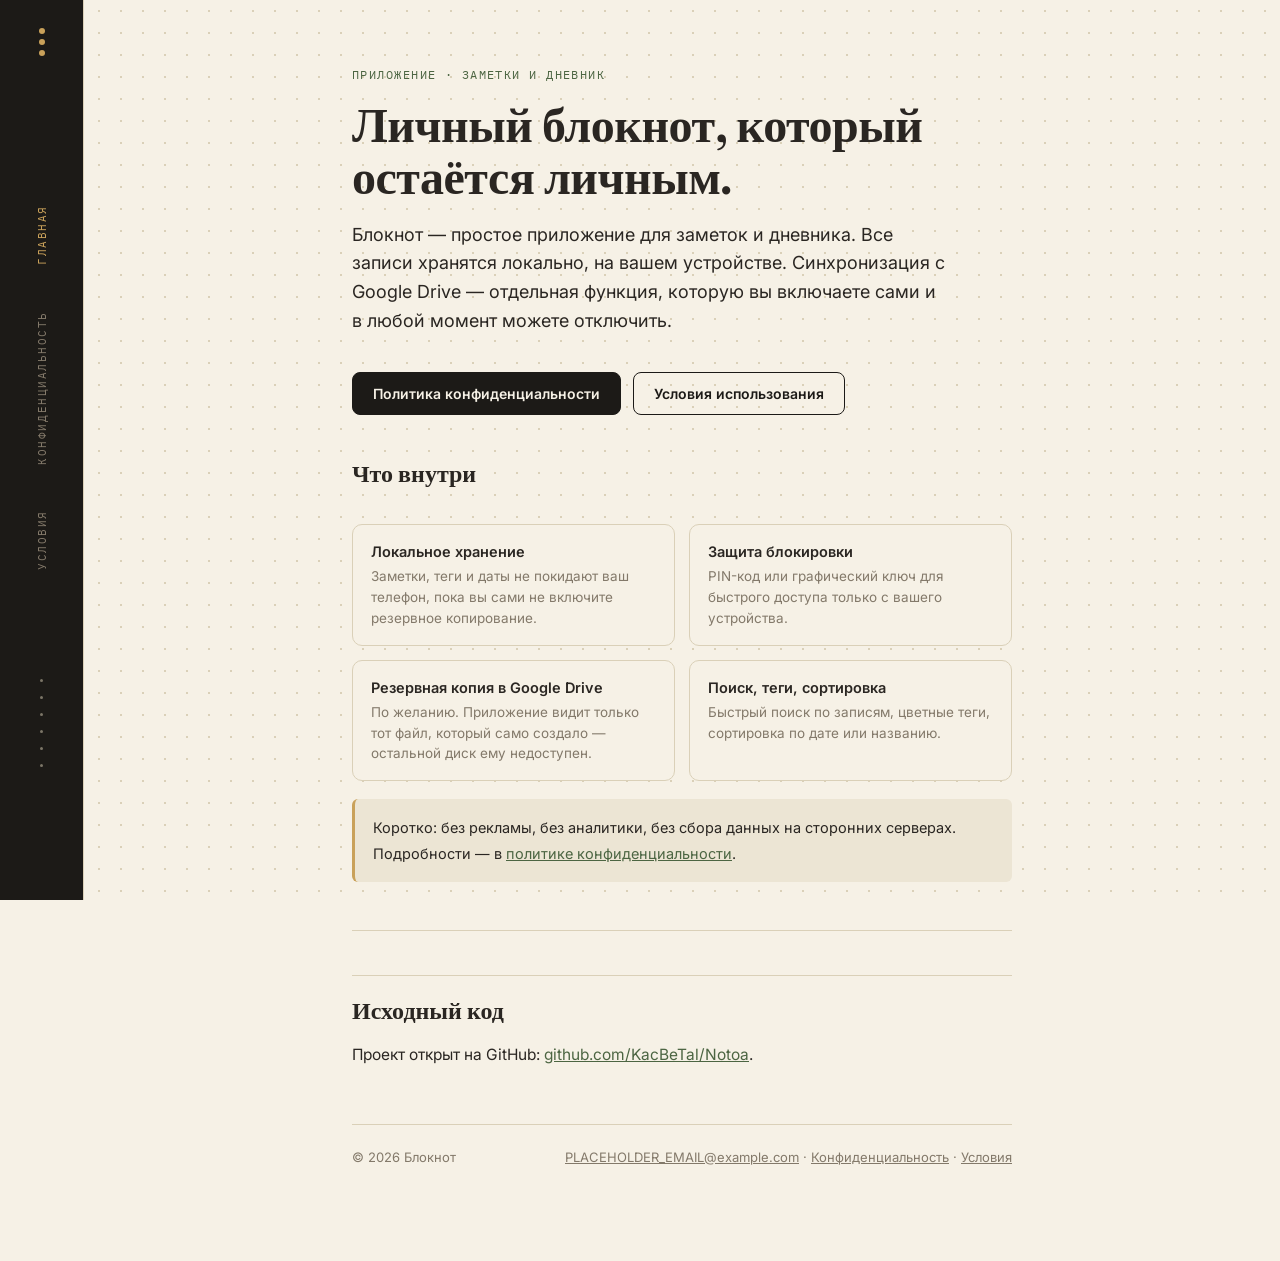
==== docs/index.html @ 43e9396f "Rename site to docs, fix .nojekyll" ====
<!DOCTYPE html>
<html lang="ru">
<head>
<meta charset="UTF-8">
<meta name="viewport" content="width=device-width, initial-scale=1">
<title>Блокнот — личный блокнот и дневник</title>
<meta name="description" content="Блокнот — приложение для заметок и дневника. Записи хранятся локально на вашем устройстве; резервное копирование в Google Drive — только по вашему желанию.">
<link rel="stylesheet" href="style.css">
</head>
<body>

<div class="top-mobile-nav">
  <div class="brand">
    <div class="brand-dots"><span></span><span></span><span></span></div>
    Блокнот
  </div>
  <nav>
    <a href="index.html" class="active">Главная</a>
    <a href="privacy.html">Конфиденциальность</a>
    <a href="terms.html">Условия</a>
  </nav>
</div>

<div class="layout">
  <aside class="spine">
    <div class="spine-mark"><span></span><span></span><span></span></div>
    <div class="spine-holes">
      <div class="spine-nav">
        <a href="index.html" class="active">Главная</a>
        <a href="privacy.html">Конфиденциальность</a>
        <a href="terms.html">Условия</a>
      </div>
      <div class="spine-dots">
        <span></span><span></span><span></span><span></span><span></span><span></span>
      </div>
    </div>
  </aside>

  <main class="content">
    <div class="page">
      <p class="eyebrow">Приложение · Заметки и дневник</p>
      <h1>Личный блокнот, который остаётся личным.</h1>
      <p class="lede">Блокнот — простое приложение для заметок и дневника. Все записи хранятся локально, на вашем устройстве. Синхронизация с Google Drive — отдельная функция, которую вы включаете сами и в любой момент можете отключить.</p>

      <div class="cta-row">
        <a class="btn primary" href="privacy.html">Политика конфиденциальности</a>
        <a class="btn ghost" href="terms.html">Условия использования</a>
      </div>

      <h2>Что внутри</h2>
      <div class="card-grid">
        <div class="feature">
          <span class="feature-mark"></span>
          <h3>Локальное хранение</h3>
          <p>Заметки, теги и даты не покидают ваш телефон, пока вы сами не включите резервное копирование.</p>
        </div>
        <div class="feature">
          <span class="feature-mark"></span>
          <h3>Защита блокировки</h3>
          <p>PIN-код или графический ключ для быстрого доступа только с вашего устройства.</p>
        </div>
        <div class="feature">
          <span class="feature-mark"></span>
          <h3>Резервная копия в Google Drive</h3>
          <p>По желанию. Приложение видит только тот файл, который само создало — остальной диск ему недоступен.</p>
        </div>
        <div class="feature">
          <span class="feature-mark"></span>
          <h3>Поиск, теги, сортировка</h3>
          <p>Быстрый поиск по записям, цветные теги, сортировка по дате или названию.</p>
        </div>
      </div>

      <div class="callout">
        <p>Коротко: без рекламы, без аналитики, без сбора данных на сторонних серверах. Подробности — в <a href="privacy.html">политике конфиденциальности</a>.</p>
      </div>

      <hr class="rule">

      <h2>Исходный код</h2>
      <p>Проект открыт на GitHub: <a href="https://github.com/KacBeTal/Notoa" target="_blank" rel="noopener">github.com/KacBeTal/Notoa</a>.</p>

      <footer class="page-footer">
        <span>© 2026 Блокнот</span>
        <span>
          <a href="mailto:kacbetal.posts@gmail.com">PLACEHOLDER_EMAIL@example.com</a>
          · <a href="privacy.html">Конфиденциальность</a>
          · <a href="terms.html">Условия</a>
        </span>
      </footer>
    </div>
  </main>
</div>

</body>
</html>
---- docs/style.css ----
@import url('https://fonts.googleapis.com/css2?family=Fraunces:opsz,wght@9..144,400;9..144,600;9..144,700&family=Inter:wght@400;500;600&family=IBM+Plex+Mono:wght@400;500&display=swap');

:root {
  --ink: #1C1A17;
  --ink-soft: #262320;
  --paper: #F6F1E6;
  --paper-soft: #ECE5D4;
  --paper-line: #DAD0B8;
  --text: #2A2622;
  --text-muted: #83796A;
  --accent: #5F7A52;
  --accent-strong: #4C6542;
  --gold: #C9A15A;
  --danger: #B5573F;

  --font-display: 'Fraunces', Georgia, 'Times New Roman', serif;
  --font-body: 'Inter', -apple-system, BlinkMacSystemFont, 'Segoe UI', sans-serif;
  --font-mono: 'IBM Plex Mono', 'SF Mono', Consolas, monospace;
}

* { box-sizing: border-box; }

html, body {
  margin: 0;
  padding: 0;
  background: var(--paper);
  color: var(--text);
  font-family: var(--font-body);
  -webkit-font-smoothing: antialiased;
}

body {
  background-image: radial-gradient(var(--paper-line) 1px, transparent 1px);
  background-size: 22px 22px;
  background-attachment: fixed;
  min-height: 100vh;
}

a { color: var(--accent-strong); }
a:hover { color: var(--gold); }

.layout {
  display: grid;
  grid-template-columns: 84px minmax(0, 1fr);
  min-height: 100vh;
}

/* ---- Spine: the signature element, a notebook binding used as nav ---- */
.spine {
  position: sticky;
  top: 0;
  height: 100vh;
  background: var(--ink);
  color: var(--paper);
  display: flex;
  flex-direction: column;
  align-items: center;
  padding: 28px 0;
  border-right: 1px solid var(--paper-line);
}

.spine-mark {
  display: flex;
  flex-direction: column;
  gap: 5px;
  margin-bottom: 34px;
}
.spine-mark span {
  width: 6px;
  height: 6px;
  border-radius: 50%;
  background: var(--gold);
  display: block;
}

.spine-holes {
  flex: 1;
  display: flex;
  flex-direction: column;
  justify-content: space-between;
  align-items: center;
  padding: 6px 0;
}
.spine-holes::before,
.spine-holes::after,
.spine-holes i {
  content: '';
  display: block;
}

.spine-nav {
  display: flex;
  flex-direction: column;
  gap: 26px;
  align-items: center;
}
.spine-nav a {
  writing-mode: vertical-rl;
  text-orientation: mixed;
  transform: rotate(180deg);
  font-family: var(--font-mono);
  font-size: 11px;
  letter-spacing: 0.14em;
  text-transform: uppercase;
  color: var(--text-muted);
  text-decoration: none;
  padding: 10px 4px;
  border-radius: 4px;
  transition: color .15s ease, background .15s ease;
}
.spine-nav a:hover { color: var(--paper); background: rgba(246,241,230,.06); }
.spine-nav a.active { color: var(--gold); }

.spine-dots {
  display: flex;
  flex-direction: column;
  gap: 14px;
}
.spine-dots span {
  width: 3px;
  height: 3px;
  border-radius: 50%;
  background: var(--paper-line);
  opacity: .5;
}

/* ---- Content ---- */
.content {
  padding: 64px 28px 96px;
  display: flex;
  justify-content: center;
}
.page {
  width: 100%;
  max-width: 660px;
}

.eyebrow {
  font-family: var(--font-mono);
  font-size: 12px;
  letter-spacing: .12em;
  text-transform: uppercase;
  color: var(--accent-strong);
  margin: 0 0 14px;
}

h1 {
  font-family: var(--font-display);
  font-weight: 600;
  font-size: clamp(34px, 5vw, 48px);
  line-height: 1.08;
  margin: 0 0 18px;
  letter-spacing: -0.01em;
}

h2 {
  font-family: var(--font-display);
  font-weight: 600;
  font-size: 24px;
  margin: 44px 0 12px;
  padding-top: 20px;
  border-top: 1px solid var(--paper-line);
}
.page > h2:first-of-type { border-top: none; padding-top: 0; }

h3 {
  font-family: var(--font-body);
  font-weight: 600;
  font-size: 15px;
  margin: 22px 0 8px;
}

.lede {
  font-size: 18px;
  line-height: 1.6;
  color: var(--text);
  max-width: 54ch;
}

p, li {
  font-size: 15.5px;
  line-height: 1.75;
  color: var(--text);
}
.text-muted, .meta { color: var(--text-muted); }

.meta {
  font-family: var(--font-mono);
  font-size: 12.5px;
  margin-top: -6px;
  margin-bottom: 40px;
}

ul.plain { padding-left: 20px; }
ul.plain li { margin-bottom: 8px; }

.card-grid {
  display: grid;
  grid-template-columns: repeat(2, 1fr);
  gap: 14px;
  margin: 36px 0 8px;
}
.feature {
  background: var(--paper);
  border: 1px solid var(--paper-line);
  border-radius: 10px;
  padding: 18px 18px 16px;
}
.feature .feature-mark {
  width: 8px; height: 8px;
  border-radius: 2px;
  background: var(--accent);
  margin-bottom: 10px;
}
.feature h3 { margin: 0 0 6px; font-size: 14.5px; }
.feature p { font-size: 13.5px; margin: 0; color: var(--text-muted); line-height: 1.55; }

.cta-row {
  display: flex;
  flex-wrap: wrap;
  gap: 12px;
  margin: 36px 0 8px;
}
.btn {
  display: inline-flex;
  align-items: center;
  gap: 8px;
  font-family: var(--font-body);
  font-weight: 600;
  font-size: 14px;
  text-decoration: none;
  padding: 12px 20px;
  border-radius: 8px;
  border: 1px solid var(--ink);
  color: var(--ink);
}
.btn.primary { background: var(--ink); color: var(--paper); }
.btn.primary:hover { background: var(--accent-strong); border-color: var(--accent-strong); color: var(--paper); }
.btn.ghost:hover { background: var(--paper-soft); color: var(--ink); }

.callout {
  background: var(--paper-soft);
  border-left: 3px solid var(--gold);
  border-radius: 6px;
  padding: 16px 18px;
  margin: 18px 0;
  font-size: 14.5px;
}
.callout p { margin: 0; font-size: 14.5px; }
.callout code { font-family: var(--font-mono); font-size: 13px; background: rgba(0,0,0,.05); padding: 1px 6px; border-radius: 4px; }

code, .mono { font-family: var(--font-mono); font-size: 13.5px; }

hr.rule {
  border: none;
  border-top: 1px solid var(--paper-line);
  margin: 48px 0 32px;
}

footer.page-footer {
  margin-top: 56px;
  padding-top: 24px;
  border-top: 1px solid var(--paper-line);
  font-size: 13px;
  color: var(--text-muted);
  display: flex;
  justify-content: space-between;
  flex-wrap: wrap;
  gap: 10px;
}
footer.page-footer a { color: var(--text-muted); }
footer.page-footer a:hover { color: var(--accent-strong); }

.top-mobile-nav { display: none; }

@media (max-width: 720px) {
  .layout { grid-template-columns: 1fr; }
  .spine { display: none; }
  .top-mobile-nav {
    display: flex;
    position: sticky;
    top: 0;
    z-index: 5;
    align-items: center;
    justify-content: space-between;
    background: var(--ink);
    color: var(--paper);
    padding: 14px 18px;
  }
  .top-mobile-nav .brand { display: flex; align-items: center; gap: 10px; font-family: var(--font-display); font-weight: 600; }
  .top-mobile-nav .brand-dots { display: flex; gap: 4px; }
  .top-mobile-nav .brand-dots span { width: 5px; height: 5px; border-radius: 50%; background: var(--gold); }
  .top-mobile-nav nav { display: flex; gap: 16px; }
  .top-mobile-nav nav a { font-family: var(--font-mono); font-size: 11px; text-transform: uppercase; letter-spacing: .08em; color: var(--text-muted); text-decoration: none; }
  .top-mobile-nav nav a.active { color: var(--gold); }
  .content { padding: 40px 20px 72px; }
  .card-grid { grid-template-columns: 1fr; }
}
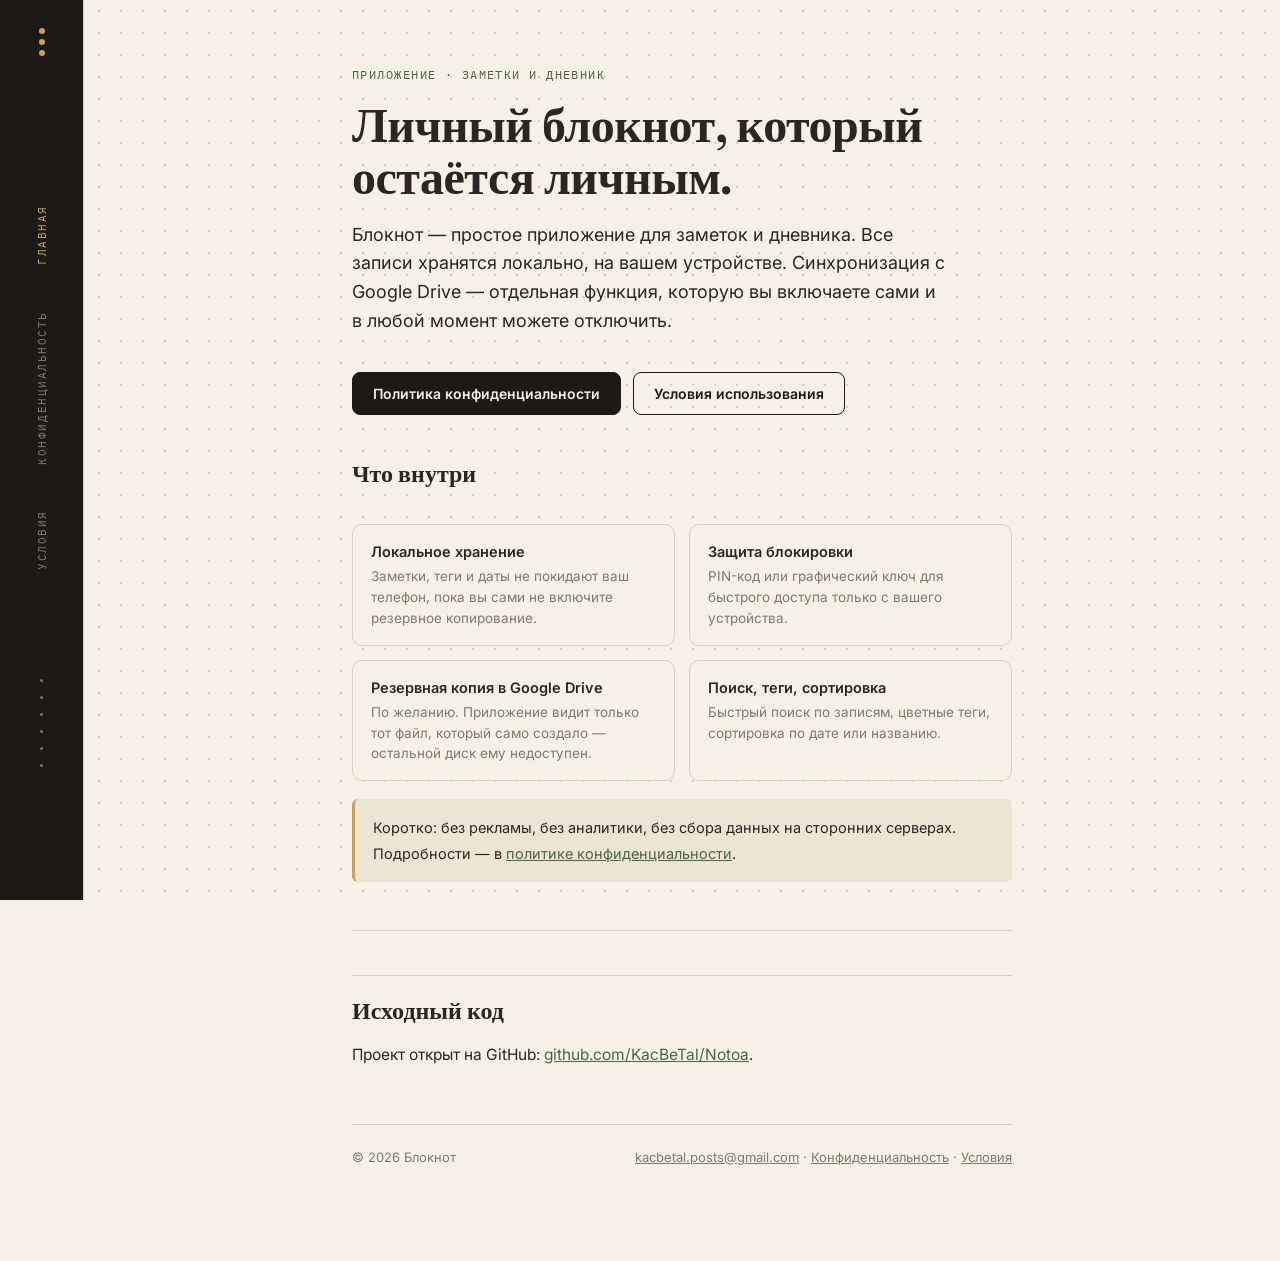
==== commit 4763611b: "Update index.html" ====
--- a/docs/index.html
+++ b/docs/index.html
@@ -83,7 +83,7 @@
       <footer class="page-footer">
         <span>© 2026 Блокнот</span>
         <span>
-          <a href="mailto:kacbetal.posts@gmail.com">PLACEHOLDER_EMAIL@example.com</a>
+          <a href="mailto:PLACEHOLDER_EMAIL@example.com">kacbetal.posts@gmail.com</a>
           · <a href="privacy.html">Конфиденциальность</a>
           · <a href="terms.html">Условия</a>
         </span>
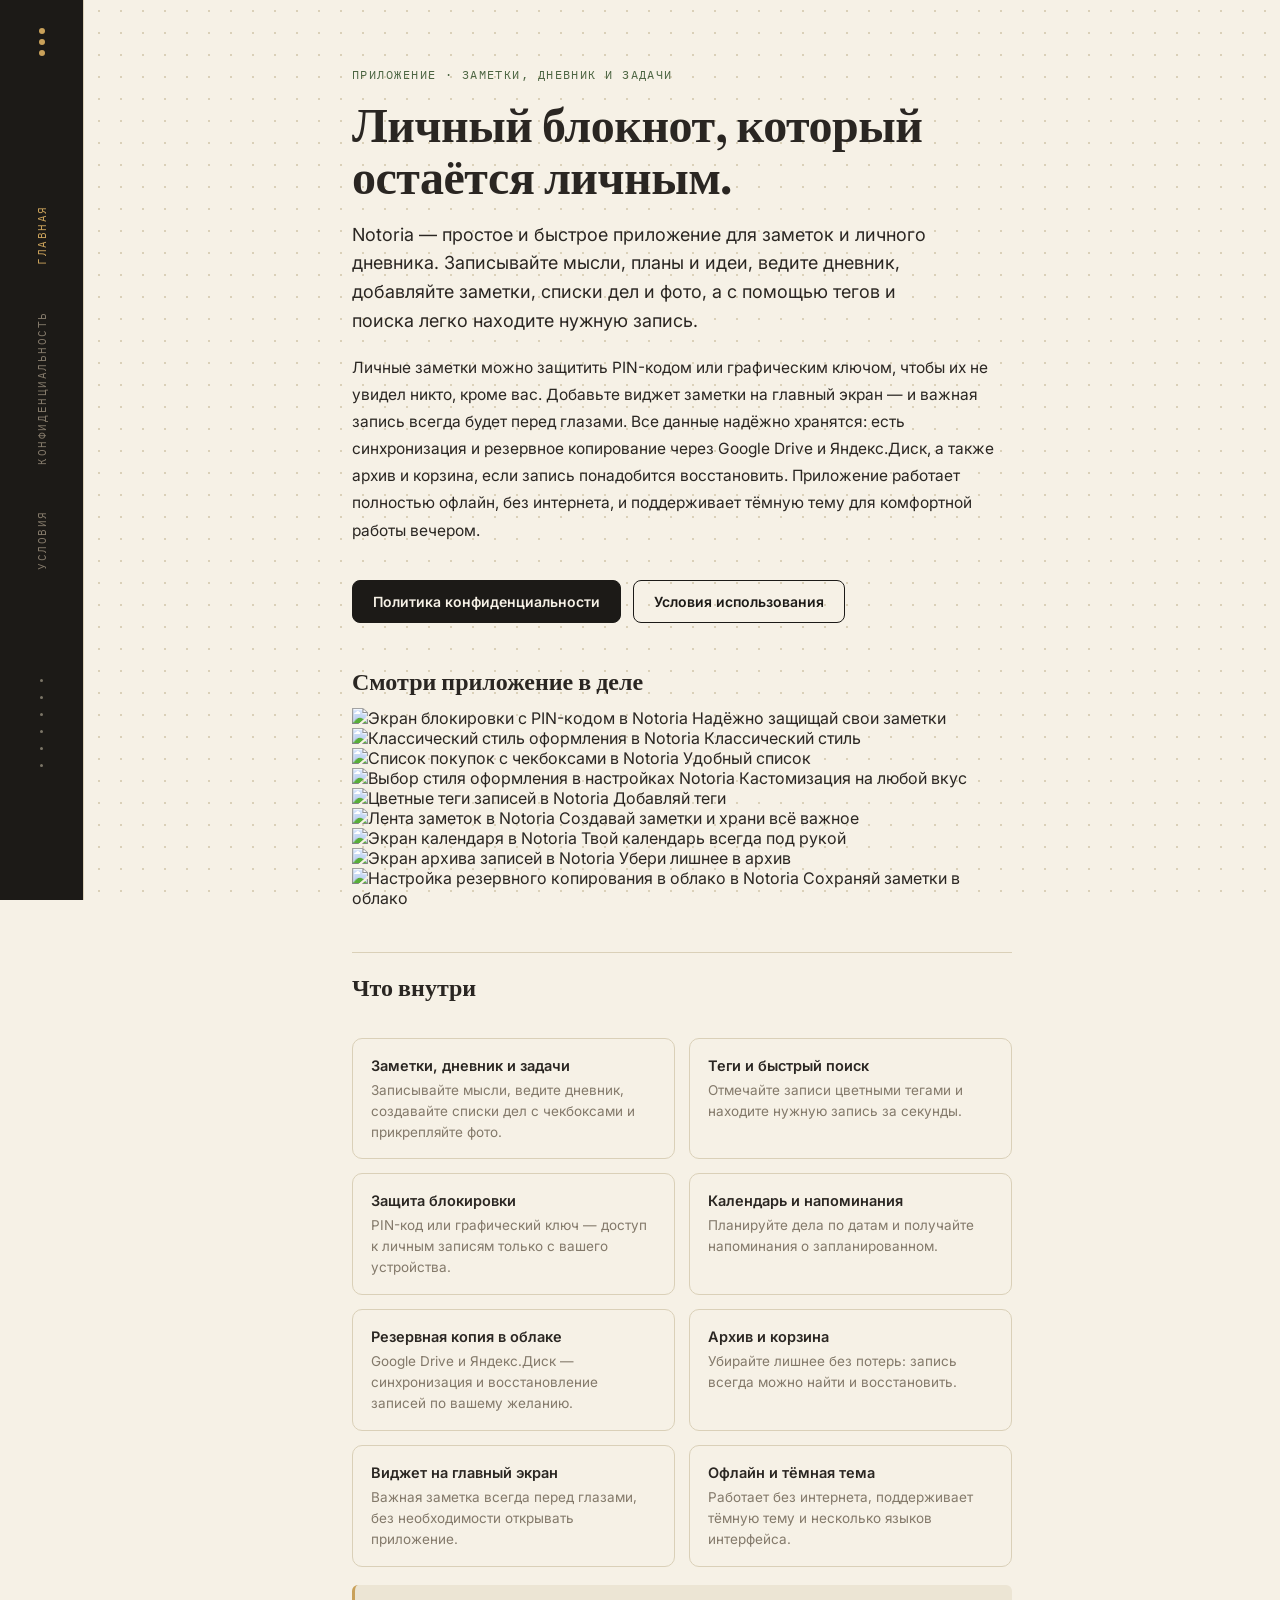
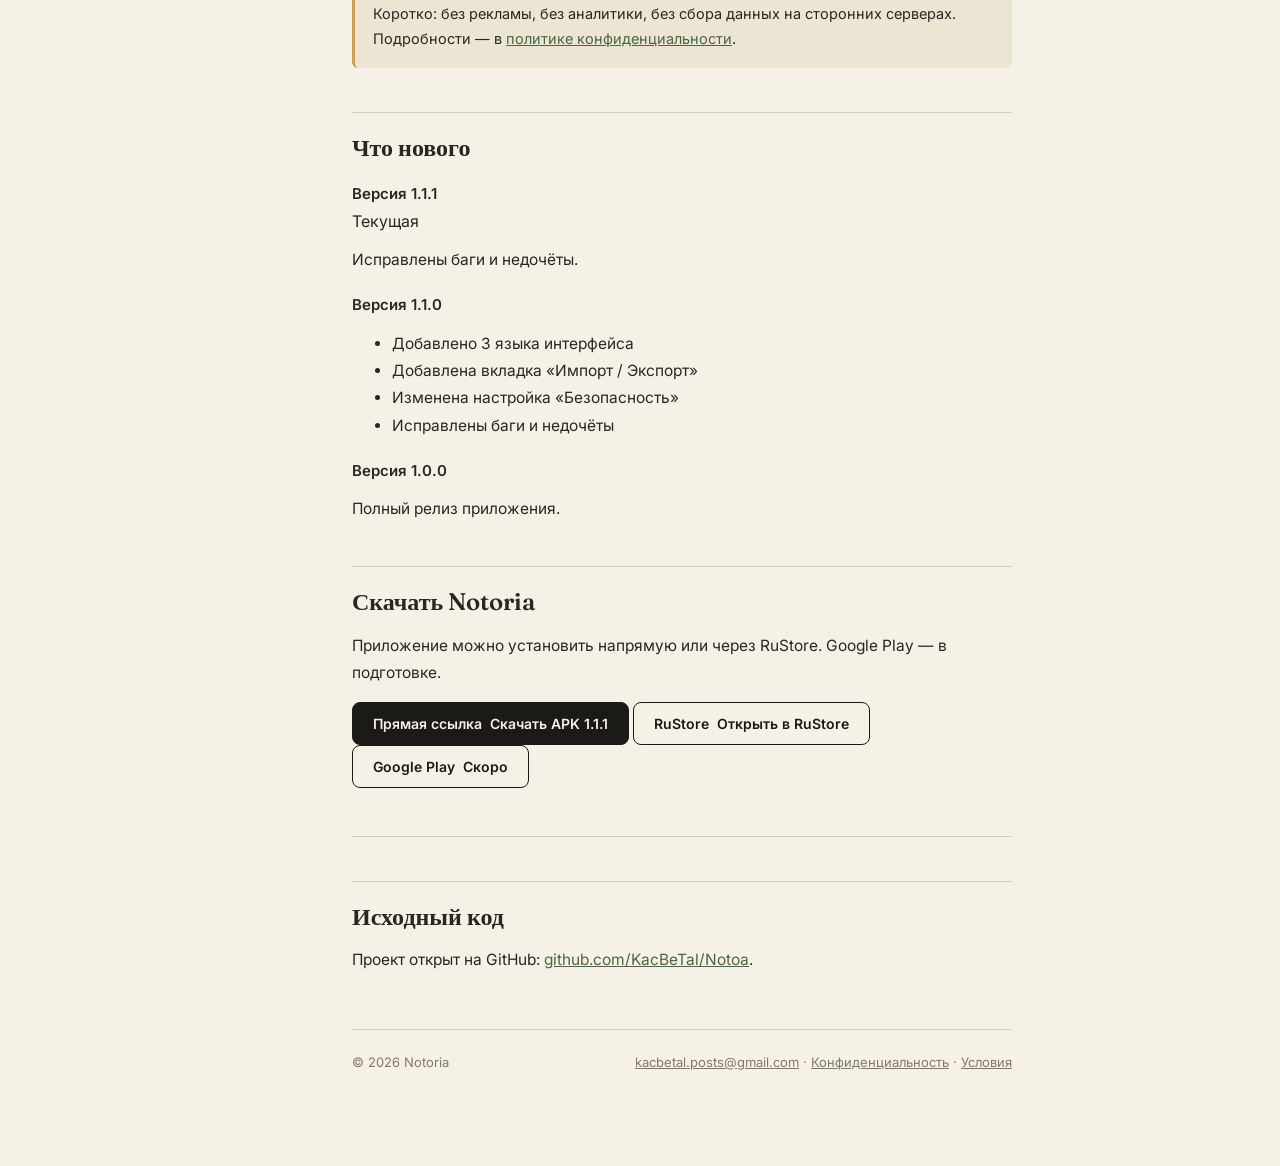
==== commit b7f5dfa4: "Update index.html" ====
--- a/docs/index.html
+++ b/docs/index.html
@@ -3,8 +3,8 @@
 <head>
 <meta charset="UTF-8">
 <meta name="viewport" content="width=device-width, initial-scale=1">
-<title>Блокнот — личный блокнот и дневник</title>
-<meta name="description" content="Блокнот — приложение для заметок и дневника. Записи хранятся локально на вашем устройстве; резервное копирование в Google Drive — только по вашему желанию.">
+<title>Notoria — личный блокнот и дневник</title>
+<meta name="description" content="Notoria — приложение для заметок, дневника и задач. Записи хранятся локально на вашем устройстве; резервное копирование в Google Drive и Яндекс.Диск — только по вашему желанию.">
 <link rel="stylesheet" href="style.css">
 </head>
 <body>
@@ -12,7 +12,7 @@
 <div class="top-mobile-nav">
   <div class="brand">
     <div class="brand-dots"><span></span><span></span><span></span></div>
-    Блокнот
+    Notoria
   </div>
   <nav>
     <a href="index.html" class="active">Главная</a>
@@ -38,36 +38,97 @@
 
   <main class="content">
     <div class="page">
-      <p class="eyebrow">Приложение · Заметки и дневник</p>
+      <p class="eyebrow">Приложение · Заметки, дневник и задачи</p>
       <h1>Личный блокнот, который остаётся личным.</h1>
-      <p class="lede">Блокнот — простое приложение для заметок и дневника. Все записи хранятся локально, на вашем устройстве. Синхронизация с Google Drive — отдельная функция, которую вы включаете сами и в любой момент можете отключить.</p>
+      <p class="lede">Notoria — простое и быстрое приложение для заметок и личного дневника. Записывайте мысли, планы и идеи, ведите дневник, добавляйте заметки, списки дел и фото, а с помощью тегов и поиска легко находите нужную запись.</p>
+      <p>Личные заметки можно защитить PIN-кодом или графическим ключом, чтобы их не увидел никто, кроме вас. Добавьте виджет заметки на главный экран — и важная запись всегда будет перед глазами. Все данные надёжно хранятся: есть синхронизация и резервное копирование через Google Drive и Яндекс.Диск, а также архив и корзина, если запись понадобится восстановить. Приложение работает полностью офлайн, без интернета, и поддерживает тёмную тему для комфортной работы вечером.</p>
 
       <div class="cta-row">
         <a class="btn primary" href="privacy.html">Политика конфиденциальности</a>
         <a class="btn ghost" href="terms.html">Условия использования</a>
       </div>
 
+      <h2>Смотри приложение в деле</h2>
+      <div class="shots-scroller">
+        <div class="shot-card">
+          <img src="screenshots/1.webp" loading="lazy" alt="Экран блокировки с PIN-кодом в Notoria" width="480" height="853">
+          <span class="shot-caption">Надёжно защищай свои заметки</span>
+        </div>
+        <div class="shot-card">
+          <img src="screenshots/9.webp" loading="lazy" alt="Классический стиль оформления в Notoria" width="480" height="853">
+          <span class="shot-caption">Классический стиль</span>
+        </div>
+        <div class="shot-card">
+          <img src="screenshots/2.webp" loading="lazy" alt="Список покупок с чекбоксами в Notoria" width="480" height="853">
+          <span class="shot-caption">Удобный список</span>
+        </div>
+        <div class="shot-card">
+          <img src="screenshots/7.webp" loading="lazy" alt="Выбор стиля оформления в настройках Notoria" width="480" height="853">
+          <span class="shot-caption">Кастомизация на любой вкус</span>
+        </div>
+        <div class="shot-card">
+          <img src="screenshots/4.webp" loading="lazy" alt="Цветные теги записей в Notoria" width="480" height="853">
+          <span class="shot-caption">Добавляй теги</span>
+        </div>
+        <div class="shot-card">
+          <img src="screenshots/3.webp" loading="lazy" alt="Лента заметок в Notoria" width="480" height="853">
+          <span class="shot-caption">Создавай заметки и храни всё важное</span>
+        </div>
+        <div class="shot-card">
+          <img src="screenshots/5.webp" loading="lazy" alt="Экран календаря в Notoria" width="480" height="853">
+          <span class="shot-caption">Твой календарь всегда под рукой</span>
+        </div>
+        <div class="shot-card">
+          <img src="screenshots/8.webp" loading="lazy" alt="Экран архива записей в Notoria" width="480" height="853">
+          <span class="shot-caption">Убери лишнее в архив</span>
+        </div>
+        <div class="shot-card">
+          <img src="screenshots/6.webp" loading="lazy" alt="Настройка резервного копирования в облако в Notoria" width="480" height="853">
+          <span class="shot-caption">Сохраняй заметки в облако</span>
+        </div>
+      </div>
+
       <h2>Что внутри</h2>
       <div class="card-grid">
         <div class="feature">
           <span class="feature-mark"></span>
-          <h3>Локальное хранение</h3>
-          <p>Заметки, теги и даты не покидают ваш телефон, пока вы сами не включите резервное копирование.</p>
+          <h3>Заметки, дневник и задачи</h3>
+          <p>Записывайте мысли, ведите дневник, создавайте списки дел с чекбоксами и прикрепляйте фото.</p>
+        </div>
+        <div class="feature">
+          <span class="feature-mark"></span>
+          <h3>Теги и быстрый поиск</h3>
+          <p>Отмечайте записи цветными тегами и находите нужную запись за секунды.</p>
         </div>
         <div class="feature">
           <span class="feature-mark"></span>
           <h3>Защита блокировки</h3>
-          <p>PIN-код или графический ключ для быстрого доступа только с вашего устройства.</p>
-        </div>
-        <div class="feature">
-          <span class="feature-mark"></span>
-          <h3>Резервная копия в Google Drive</h3>
-          <p>По желанию. Приложение видит только тот файл, который само создало — остальной диск ему недоступен.</p>
-        </div>
-        <div class="feature">
-          <span class="feature-mark"></span>
-          <h3>Поиск, теги, сортировка</h3>
-          <p>Быстрый поиск по записям, цветные теги, сортировка по дате или названию.</p>
+          <p>PIN-код или графический ключ — доступ к личным записям только с вашего устройства.</p>
+        </div>
+        <div class="feature">
+          <span class="feature-mark"></span>
+          <h3>Календарь и напоминания</h3>
+          <p>Планируйте дела по датам и получайте напоминания о запланированном.</p>
+        </div>
+        <div class="feature">
+          <span class="feature-mark"></span>
+          <h3>Резервная копия в облаке</h3>
+          <p>Google Drive и Яндекс.Диск — синхронизация и восстановление записей по вашему желанию.</p>
+        </div>
+        <div class="feature">
+          <span class="feature-mark"></span>
+          <h3>Архив и корзина</h3>
+          <p>Убирайте лишнее без потерь: запись всегда можно найти и восстановить.</p>
+        </div>
+        <div class="feature">
+          <span class="feature-mark"></span>
+          <h3>Виджет на главный экран</h3>
+          <p>Важная заметка всегда перед глазами, без необходимости открывать приложение.</p>
+        </div>
+        <div class="feature">
+          <span class="feature-mark"></span>
+          <h3>Офлайн и тёмная тема</h3>
+          <p>Работает без интернета, поддерживает тёмную тему и несколько языков интерфейса.</p>
         </div>
       </div>
 
@@ -75,15 +136,60 @@
         <p>Коротко: без рекламы, без аналитики, без сбора данных на сторонних серверах. Подробности — в <a href="privacy.html">политике конфиденциальности</a>.</p>
       </div>
 
+      <h2>Что нового</h2>
+      <div class="version-grid">
+        <div class="version-card">
+          <div class="version-head">
+            <h3>Версия 1.1.1</h3>
+            <span class="version-badge">Текущая</span>
+          </div>
+          <p class="single">Исправлены баги и недочёты.</p>
+        </div>
+        <div class="version-card">
+          <div class="version-head">
+            <h3>Версия 1.1.0</h3>
+          </div>
+          <ul>
+            <li>Добавлено 3 языка интерфейса</li>
+            <li>Добавлена вкладка «Импорт / Экспорт»</li>
+            <li>Изменена настройка «Безопасность»</li>
+            <li>Исправлены баги и недочёты</li>
+          </ul>
+        </div>
+        <div class="version-card">
+          <div class="version-head">
+            <h3>Версия 1.0.0</h3>
+          </div>
+          <p class="single">Полный релиз приложения.</p>
+        </div>
+      </div>
+
+      <h2>Скачать Notoria</h2>
+      <p>Приложение можно установить напрямую или через RuStore. Google Play — в подготовке.</p>
+      <div class="store-row">
+        <a class="btn primary store" href="https://github.com/KacBeTal/Notoa/releases/download/1.1.1/1.1.1.apk">
+          <span class="btn-sub">Прямая ссылка</span>
+          <span class="btn-main">Скачать APK 1.1.1</span>
+        </a>
+        <a class="btn store" href="https://www.rustore.ru/catalog/app/app.blocknot.offline" target="_blank" rel="noopener">
+          <span class="btn-sub">RuStore</span>
+          <span class="btn-main">Открыть в RuStore</span>
+        </a>
+        <span class="btn store disabled">
+          <span class="btn-sub">Google Play</span>
+          <span class="btn-main">Скоро</span>
+        </span>
+      </div>
+
       <hr class="rule">
 
       <h2>Исходный код</h2>
       <p>Проект открыт на GitHub: <a href="https://github.com/KacBeTal/Notoa" target="_blank" rel="noopener">github.com/KacBeTal/Notoa</a>.</p>
 
       <footer class="page-footer">
-        <span>© 2026 Блокнот</span>
+        <span>© 2026 Notoria</span>
         <span>
-          <a href="mailto:PLACEHOLDER_EMAIL@example.com">kacbetal.posts@gmail.com</a>
+          <a href="mailto:kacbetal.posts@gmail.com">kacbetal.posts@gmail.com</a>
           · <a href="privacy.html">Конфиденциальность</a>
           · <a href="terms.html">Условия</a>
         </span>
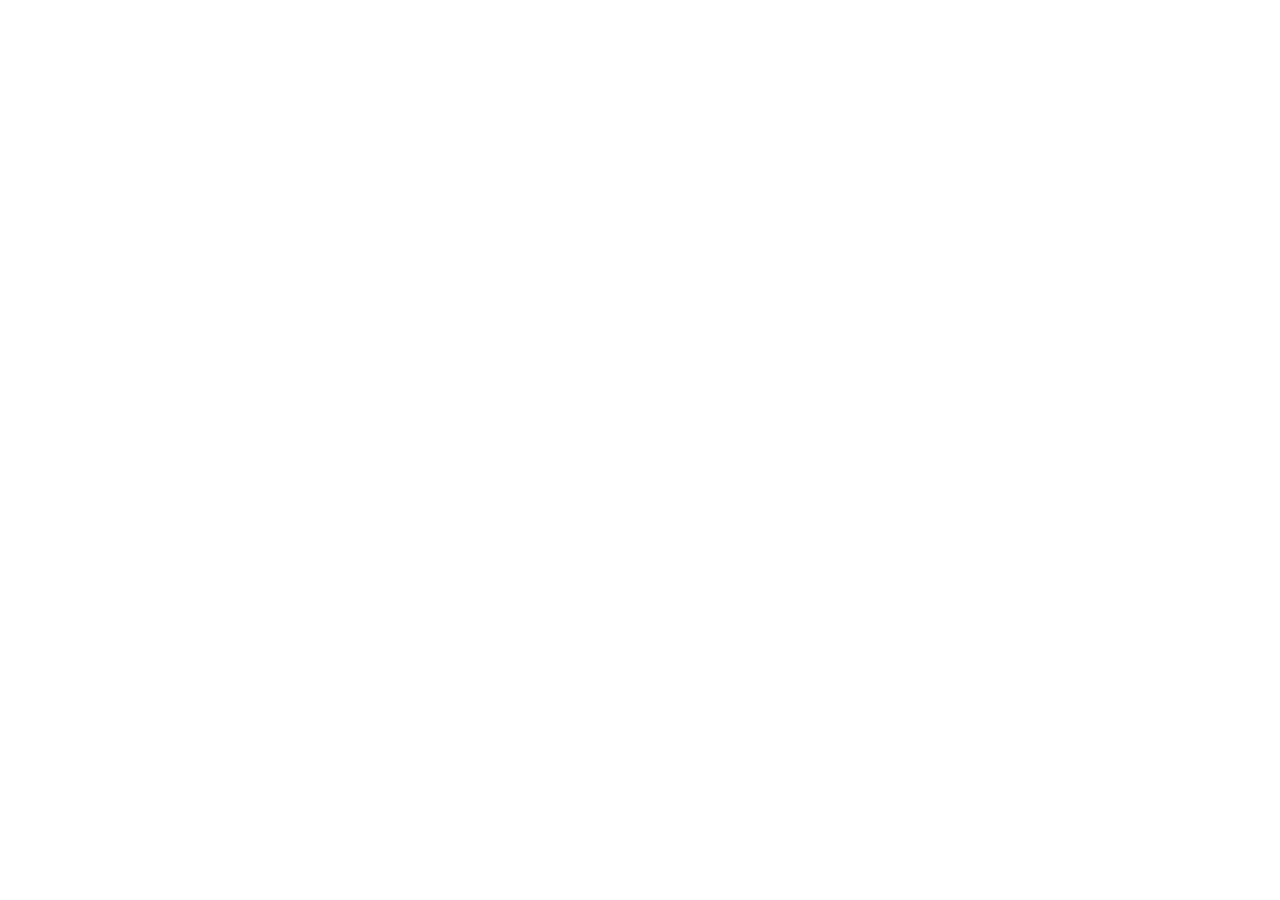
==== commit c67767c8: "Update index.html" ====
--- a/docs/index.html
+++ b/docs/index.html
@@ -1,202 +1,14 @@
-<!DOCTYPE html>
+<!doctype html>
 <html lang="ru">
-<head>
-<meta charset="UTF-8">
-<meta name="viewport" content="width=device-width, initial-scale=1">
-<title>Notoria — личный блокнот и дневник</title>
-<meta name="description" content="Notoria — приложение для заметок, дневника и задач. Записи хранятся локально на вашем устройстве; резервное копирование в Google Drive и Яндекс.Диск — только по вашему желанию.">
-<link rel="stylesheet" href="style.css">
-</head>
-<body>
-
-<div class="top-mobile-nav">
-  <div class="brand">
-    <div class="brand-dots"><span></span><span></span><span></span></div>
-    Notoria
-  </div>
-  <nav>
-    <a href="index.html" class="active">Главная</a>
-    <a href="privacy.html">Конфиденциальность</a>
-    <a href="terms.html">Условия</a>
-  </nav>
-</div>
-
-<div class="layout">
-  <aside class="spine">
-    <div class="spine-mark"><span></span><span></span><span></span></div>
-    <div class="spine-holes">
-      <div class="spine-nav">
-        <a href="index.html" class="active">Главная</a>
-        <a href="privacy.html">Конфиденциальность</a>
-        <a href="terms.html">Условия</a>
-      </div>
-      <div class="spine-dots">
-        <span></span><span></span><span></span><span></span><span></span><span></span>
-      </div>
-    </div>
-  </aside>
-
-  <main class="content">
-    <div class="page">
-      <p class="eyebrow">Приложение · Заметки, дневник и задачи</p>
-      <h1>Личный блокнот, который остаётся личным.</h1>
-      <p class="lede">Notoria — простое и быстрое приложение для заметок и личного дневника. Записывайте мысли, планы и идеи, ведите дневник, добавляйте заметки, списки дел и фото, а с помощью тегов и поиска легко находите нужную запись.</p>
-      <p>Личные заметки можно защитить PIN-кодом или графическим ключом, чтобы их не увидел никто, кроме вас. Добавьте виджет заметки на главный экран — и важная запись всегда будет перед глазами. Все данные надёжно хранятся: есть синхронизация и резервное копирование через Google Drive и Яндекс.Диск, а также архив и корзина, если запись понадобится восстановить. Приложение работает полностью офлайн, без интернета, и поддерживает тёмную тему для комфортной работы вечером.</p>
-
-      <div class="cta-row">
-        <a class="btn primary" href="privacy.html">Политика конфиденциальности</a>
-        <a class="btn ghost" href="terms.html">Условия использования</a>
-      </div>
-
-      <h2>Смотри приложение в деле</h2>
-      <div class="shots-scroller">
-        <div class="shot-card">
-          <img src="screenshots/1.webp" loading="lazy" alt="Экран блокировки с PIN-кодом в Notoria" width="480" height="853">
-          <span class="shot-caption">Надёжно защищай свои заметки</span>
-        </div>
-        <div class="shot-card">
-          <img src="screenshots/9.webp" loading="lazy" alt="Классический стиль оформления в Notoria" width="480" height="853">
-          <span class="shot-caption">Классический стиль</span>
-        </div>
-        <div class="shot-card">
-          <img src="screenshots/2.webp" loading="lazy" alt="Список покупок с чекбоксами в Notoria" width="480" height="853">
-          <span class="shot-caption">Удобный список</span>
-        </div>
-        <div class="shot-card">
-          <img src="screenshots/7.webp" loading="lazy" alt="Выбор стиля оформления в настройках Notoria" width="480" height="853">
-          <span class="shot-caption">Кастомизация на любой вкус</span>
-        </div>
-        <div class="shot-card">
-          <img src="screenshots/4.webp" loading="lazy" alt="Цветные теги записей в Notoria" width="480" height="853">
-          <span class="shot-caption">Добавляй теги</span>
-        </div>
-        <div class="shot-card">
-          <img src="screenshots/3.webp" loading="lazy" alt="Лента заметок в Notoria" width="480" height="853">
-          <span class="shot-caption">Создавай заметки и храни всё важное</span>
-        </div>
-        <div class="shot-card">
-          <img src="screenshots/5.webp" loading="lazy" alt="Экран календаря в Notoria" width="480" height="853">
-          <span class="shot-caption">Твой календарь всегда под рукой</span>
-        </div>
-        <div class="shot-card">
-          <img src="screenshots/8.webp" loading="lazy" alt="Экран архива записей в Notoria" width="480" height="853">
-          <span class="shot-caption">Убери лишнее в архив</span>
-        </div>
-        <div class="shot-card">
-          <img src="screenshots/6.webp" loading="lazy" alt="Настройка резервного копирования в облако в Notoria" width="480" height="853">
-          <span class="shot-caption">Сохраняй заметки в облако</span>
-        </div>
-      </div>
-
-      <h2>Что внутри</h2>
-      <div class="card-grid">
-        <div class="feature">
-          <span class="feature-mark"></span>
-          <h3>Заметки, дневник и задачи</h3>
-          <p>Записывайте мысли, ведите дневник, создавайте списки дел с чекбоксами и прикрепляйте фото.</p>
-        </div>
-        <div class="feature">
-          <span class="feature-mark"></span>
-          <h3>Теги и быстрый поиск</h3>
-          <p>Отмечайте записи цветными тегами и находите нужную запись за секунды.</p>
-        </div>
-        <div class="feature">
-          <span class="feature-mark"></span>
-          <h3>Защита блокировки</h3>
-          <p>PIN-код или графический ключ — доступ к личным записям только с вашего устройства.</p>
-        </div>
-        <div class="feature">
-          <span class="feature-mark"></span>
-          <h3>Календарь и напоминания</h3>
-          <p>Планируйте дела по датам и получайте напоминания о запланированном.</p>
-        </div>
-        <div class="feature">
-          <span class="feature-mark"></span>
-          <h3>Резервная копия в облаке</h3>
-          <p>Google Drive и Яндекс.Диск — синхронизация и восстановление записей по вашему желанию.</p>
-        </div>
-        <div class="feature">
-          <span class="feature-mark"></span>
-          <h3>Архив и корзина</h3>
-          <p>Убирайте лишнее без потерь: запись всегда можно найти и восстановить.</p>
-        </div>
-        <div class="feature">
-          <span class="feature-mark"></span>
-          <h3>Виджет на главный экран</h3>
-          <p>Важная заметка всегда перед глазами, без необходимости открывать приложение.</p>
-        </div>
-        <div class="feature">
-          <span class="feature-mark"></span>
-          <h3>Офлайн и тёмная тема</h3>
-          <p>Работает без интернета, поддерживает тёмную тему и несколько языков интерфейса.</p>
-        </div>
-      </div>
-
-      <div class="callout">
-        <p>Коротко: без рекламы, без аналитики, без сбора данных на сторонних серверах. Подробности — в <a href="privacy.html">политике конфиденциальности</a>.</p>
-      </div>
-
-      <h2>Что нового</h2>
-      <div class="version-grid">
-        <div class="version-card">
-          <div class="version-head">
-            <h3>Версия 1.1.1</h3>
-            <span class="version-badge">Текущая</span>
-          </div>
-          <p class="single">Исправлены баги и недочёты.</p>
-        </div>
-        <div class="version-card">
-          <div class="version-head">
-            <h3>Версия 1.1.0</h3>
-          </div>
-          <ul>
-            <li>Добавлено 3 языка интерфейса</li>
-            <li>Добавлена вкладка «Импорт / Экспорт»</li>
-            <li>Изменена настройка «Безопасность»</li>
-            <li>Исправлены баги и недочёты</li>
-          </ul>
-        </div>
-        <div class="version-card">
-          <div class="version-head">
-            <h3>Версия 1.0.0</h3>
-          </div>
-          <p class="single">Полный релиз приложения.</p>
-        </div>
-      </div>
-
-      <h2>Скачать Notoria</h2>
-      <p>Приложение можно установить напрямую или через RuStore. Google Play — в подготовке.</p>
-      <div class="store-row">
-        <a class="btn primary store" href="https://github.com/KacBeTal/Notoa/releases/download/1.1.1/1.1.1.apk">
-          <span class="btn-sub">Прямая ссылка</span>
-          <span class="btn-main">Скачать APK 1.1.1</span>
-        </a>
-        <a class="btn store" href="https://www.rustore.ru/catalog/app/app.blocknot.offline" target="_blank" rel="noopener">
-          <span class="btn-sub">RuStore</span>
-          <span class="btn-main">Открыть в RuStore</span>
-        </a>
-        <span class="btn store disabled">
-          <span class="btn-sub">Google Play</span>
-          <span class="btn-main">Скоро</span>
-        </span>
-      </div>
-
-      <hr class="rule">
-
-      <h2>Исходный код</h2>
-      <p>Проект открыт на GitHub: <a href="https://github.com/KacBeTal/Notoa" target="_blank" rel="noopener">github.com/KacBeTal/Notoa</a>.</p>
-
-      <footer class="page-footer">
-        <span>© 2026 Notoria</span>
-        <span>
-          <a href="mailto:kacbetal.posts@gmail.com">kacbetal.posts@gmail.com</a>
-          · <a href="privacy.html">Конфиденциальность</a>
-          · <a href="terms.html">Условия</a>
-        </span>
-      </footer>
-    </div>
-  </main>
-</div>
-
-</body>
+  <head>
+    <meta charset="UTF-8" />
+    <meta name="viewport" content="width=device-width, initial-scale=1.0" />
+    <meta name="theme-color" content="#203b32" />
+    <meta name="description" content="Notoria — личный блокнот для заметок, дневника и задач." />
+    <title>Notoria — личный блокнот и дневник</title>
+  </head>
+  <body>
+    <div id="root"></div>
+    <script type="module" src="/src/main.tsx"></script>
+  </body>
 </html>
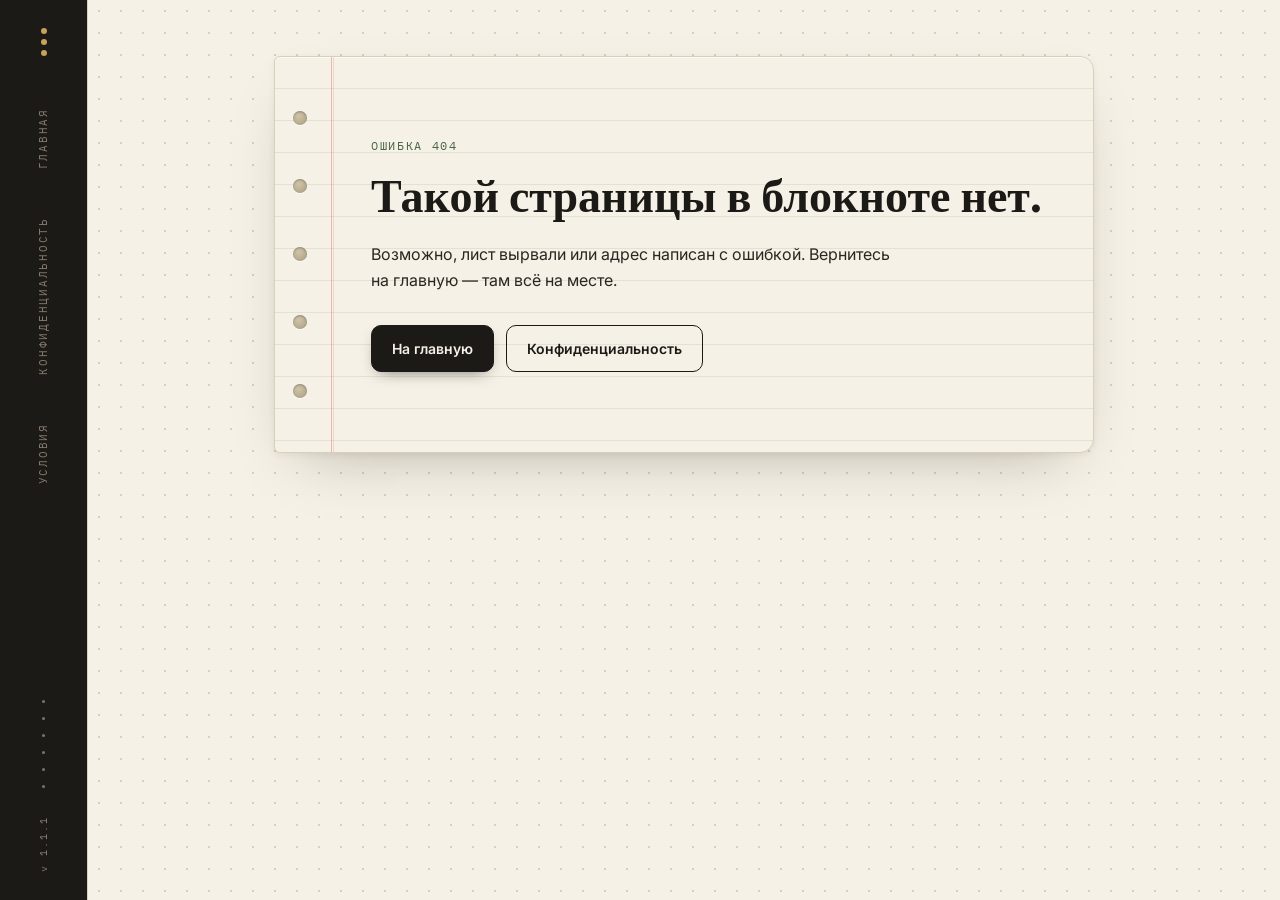
==== commit 4fb12759: "Add files via upload" ====
--- a/docs/index.html
+++ b/docs/index.html
@@ -1,14 +1,52 @@
-<!doctype html>
-<html lang="ru">
-  <head>
-    <meta charset="UTF-8" />
-    <meta name="viewport" content="width=device-width, initial-scale=1.0" />
-    <meta name="theme-color" content="#203b32" />
-    <meta name="description" content="Notoria — личный блокнот для заметок, дневника и задач." />
-    <title>Notoria — личный блокнот и дневник</title>
-  </head>
-  <body>
-    <div id="root"></div>
-    <script type="module" src="/src/main.tsx"></script>
-  </body>
-</html>
+<!doctype html>
+<html lang="ru">
+  <head>
+    <meta charset="UTF-8" />
+    <meta name="viewport" content="width=device-width, initial-scale=1.0" />
+    <title>Notoria — личный блокнот и дневник</title>
+    <meta
+      name="description"
+      content="Notoria — приложение для заметок, дневника и задач. Записи хранятся локально на вашем устройстве; резервное копирование в Google Drive и Яндекс.Диск — только по вашему желанию."
+    />
+    <meta name="theme-color" content="#1C1A17" />
+    <meta property="og:title" content="Notoria — личный блокнот, который остаётся личным" />
+    <meta property="og:description" content="Заметки, дневник и задачи. Офлайн, без рекламы и аналитики." />
+    <meta property="og:type" content="website" />
+    <meta property="og:url" content="https://notoria.kacbe.ru/" />
+    <link rel="icon" href="./favicon.svg" type="image/svg+xml" />
+    <link rel="preconnect" href="https://fonts.googleapis.com" />
+    <link rel="preconnect" href="https://fonts.gstatic.com" crossorigin />
+    <link
+      href="https://fonts.googleapis.com/css2?family=Fraunces:ital,opsz,wght@0,9..144,400;0,9..144,600;0,9..144,700;1,9..144,400&family=Inter:wght@400;500;600&family=IBM+Plex+Mono:wght@400;500&display=swap"
+      rel="stylesheet"
+    />
+    <script>
+      // Восстановление пути после редиректа с 404.html (GitHub Pages и подобные хостинги)
+      (function () {
+        var saved = sessionStorage.getItem("notoria:redirect");
+        if (saved) {
+          sessionStorage.removeItem("notoria:redirect");
+          if (saved !== location.pathname + location.search + location.hash) {
+            history.replaceState(null, "", saved);
+          }
+        }
+      })();
+    </script>
+    <script type="module" crossorigin>(function(){const s=document.createElement("link").relList;if(s&&s.supports&&s.supports("modulepreload"))return;for(const d of document.querySelectorAll('link[rel="modulepreload"]'))f(d);new MutationObserver(d=>{for(const v of d)if(v.type==="childList")for(const x of v.addedNodes)x.tagName==="LINK"&&x.rel==="modulepreload"&&f(x)}).observe(document,{childList:!0,subtree:!0});function o(d){const v={};return d.integrity&&(v.integrity=d.integrity),d.referrerPolicy&&(v.referrerPolicy=d.referrerPolicy),d.crossOrigin==="use-credentials"?v.credentials="include":d.crossOrigin==="anonymous"?v.credentials="omit":v.credentials="same-origin",v}function f(d){if(d.ep)return;d.ep=!0;const v=o(d);fetch(d.href,v)}})();var Uf={exports:{}},Hn={};var ih;function yy(){if(ih)return Hn;ih=1;var i=Symbol.for("react.transitional.element"),s=Symbol.for("react.fragment");function o(f,d,v){var x=null;if(v!==void 0&&(x=""+v),d.key!==void 0&&(x=""+d.key),"key"in d){v={};for(var N in d)N!=="key"&&(v[N]=d[N])}else v=d;return d=v.ref,{$$typeof:i,type:f,key:x,ref:d!==void 0?d:null,props:v}}return Hn.Fragment=s,Hn.jsx=o,Hn.jsxs=o,Hn}var ch;function py(){return ch||(ch=1,Uf.exports=yy()),Uf.exports}var m=py(),Cf={exports:{}},F={};var fh;function gy(){if(fh)return F;fh=1;var i=Symbol.for("react.transitional.element"),s=Symbol.for("react.portal"),o=Symbol.for("react.fragment"),f=Symbol.for("react.strict_mode"),d=Symbol.for("react.profiler"),v=Symbol.for("react.consumer"),x=Symbol.for("react.context"),N=Symbol.for("react.forward_ref"),b=Symbol.for("react.suspense"),g=Symbol.for("react.memo"),j=Symbol.for("react.lazy"),R=Symbol.for("react.activity"),B=Symbol.iterator;function Z(p){return p===null||typeof p!="object"?null:(p=B&&p[B]||p["@@iterator"],typeof p=="function"?p:null)}var V={isMounted:function(){return!1},enqueueForceUpdate:function(){},enqueueReplaceState:function(){},enqueueSetState:function(){}},L=Object.assign,H={};function J(p,C,Y){this.props=p,this.context=C,this.refs=H,this.updater=Y||V}J.prototype.isReactComponent={},J.prototype.setState=function(p,C){if(typeof p!="object"&&typeof p!="function"&&p!=null)throw Error("takes an object of state variables to update or a function which returns an object of state variables.");this.updater.enqueueSetState(this,p,C,"setState")},J.prototype.forceUpdate=function(p){this.updater.enqueueForceUpdate(this,p,"forceUpdate")};function tt(){}tt.prototype=J.prototype;function $(p,C,Y){this.props=p,this.context=C,this.refs=H,this.updater=Y||V}var gt=$.prototype=new tt;gt.constructor=$,L(gt,J.prototype),gt.isPureReactComponent=!0;var St=Array.isArray;function Rt(){}var W={H:null,A:null,T:null,S:null},jt=Object.prototype.hasOwnProperty;function Jt(p,C,Y){var X=Y.ref;return{$$typeof:i,type:p,key:C,ref:X!==void 0?X:null,props:Y}}function He(p,C){return Jt(p.type,C,p.props)}function ye(p){return typeof p=="object"&&p!==null&&p.$$typeof===i}function $t(p){var C={"=":"=0",":":"=2"};return"$"+p.replace(/[=:]/g,function(Y){return C[Y]})}var Be=/\/+/g;function pe(p,C){return typeof p=="object"&&p!==null&&p.key!=null?$t(""+p.key):C.toString(36)}function Ct(p){switch(p.status){case"fulfilled":return p.value;case"rejected":throw p.reason;default:switch(typeof p.status=="string"?p.then(Rt,Rt):(p.status="pending",p.then(function(C){p.status==="pending"&&(p.status="fulfilled",p.value=C)},function(C){p.status==="pending"&&(p.status="rejected",p.reason=C)})),p.status){case"fulfilled":return p.value;case"rejected":throw p.reason}}throw p}function M(p,C,Y,X,I){var lt=typeof p;(lt==="undefined"||lt==="boolean")&&(p=null);var ot=!1;if(p===null)ot=!0;else switch(lt){case"bigint":case"string":case"number":ot=!0;break;case"object":switch(p.$$typeof){case i:case s:ot=!0;break;case j:return ot=p._init,M(ot(p._payload),C,Y,X,I)}}if(ot)return I=I(p),ot=X===""?"."+pe(p,0):X,St(I)?(Y="",ot!=null&&(Y=ot.replace(Be,"$&/")+"/"),M(I,C,Y,"",function(Xa){return Xa})):I!=null&&(ye(I)&&(I=He(I,Y+(I.key==null||p&&p.key===I.key?"":(""+I.key).replace(Be,"$&/")+"/")+ot)),C.push(I)),1;ot=0;var Wt=X===""?".":X+":";if(St(p))for(var Mt=0;Mt<p.length;Mt++)X=p[Mt],lt=Wt+pe(X,Mt),ot+=M(X,C,Y,lt,I);else if(Mt=Z(p),typeof Mt=="function")for(p=Mt.call(p),Mt=0;!(X=p.next()).done;)X=X.value,lt=Wt+pe(X,Mt++),ot+=M(X,C,Y,lt,I);else if(lt==="object"){if(typeof p.then=="function")return M(Ct(p),C,Y,X,I);throw C=String(p),Error("Objects are not valid as a React child (found: "+(C==="[object Object]"?"object with keys {"+Object.keys(p).join(", ")+"}":C)+"). If you meant to render a collection of children, use an array instead.")}return ot}function q(p,C,Y){if(p==null)return p;var X=[],I=0;return M(p,X,"","",function(lt){return C.call(Y,lt,I++)}),X}function k(p){if(p._status===-1){var C=p._result;C=C(),C.then(function(Y){(p._status===0||p._status===-1)&&(p._status=1,p._result=Y)},function(Y){(p._status===0||p._status===-1)&&(p._status=2,p._result=Y)}),p._status===-1&&(p._status=0,p._result=C)}if(p._status===1)return p._result.default;throw p._result}var mt=typeof reportError=="function"?reportError:function(p){if(typeof window=="object"&&typeof window.ErrorEvent=="function"){var C=new window.ErrorEvent("error",{bubbles:!0,cancelable:!0,message:typeof p=="object"&&p!==null&&typeof p.message=="string"?String(p.message):String(p),error:p});if(!window.dispatchEvent(C))return}else if(typeof process=="object"&&typeof process.emit=="function"){process.emit("uncaughtException",p);return}console.error(p)},bt={map:q,forEach:function(p,C,Y){q(p,function(){C.apply(this,arguments)},Y)},count:function(p){var C=0;return q(p,function(){C++}),C},toArray:function(p){return q(p,function(C){return C})||[]},only:function(p){if(!ye(p))throw Error("React.Children.only expected to receive a single React element child.");return p}};return F.Activity=R,F.Children=bt,F.Component=J,F.Fragment=o,F.Profiler=d,F.PureComponent=$,F.StrictMode=f,F.Suspense=b,F.__CLIENT_INTERNALS_DO_NOT_USE_OR_WARN_USERS_THEY_CANNOT_UPGRADE=W,F.__COMPILER_RUNTIME={__proto__:null,c:function(p){return W.H.useMemoCache(p)}},F.cache=function(p){return function(){return p.apply(null,arguments)}},F.cacheSignal=function(){return null},F.cloneElement=function(p,C,Y){if(p==null)throw Error("The argument must be a React element, but you passed "+p+".");var X=L({},p.props),I=p.key;if(C!=null)for(lt in C.key!==void 0&&(I=""+C.key),C)!jt.call(C,lt)||lt==="key"||lt==="__self"||lt==="__source"||lt==="ref"&&C.ref===void 0||(X[lt]=C[lt]);var lt=arguments.length-2;if(lt===1)X.children=Y;else if(1<lt){for(var ot=Array(lt),Wt=0;Wt<lt;Wt++)ot[Wt]=arguments[Wt+2];X.children=ot}return Jt(p.type,I,X)},F.createContext=function(p){return p={$$typeof:x,_currentValue:p,_currentValue2:p,_threadCount:0,Provider:null,Consumer:null},p.Provider=p,p.Consumer={$$typeof:v,_context:p},p},F.createElement=function(p,C,Y){var X,I={},lt=null;if(C!=null)for(X in C.key!==void 0&&(lt=""+C.key),C)jt.call(C,X)&&X!=="key"&&X!=="__self"&&X!=="__source"&&(I[X]=C[X]);var ot=arguments.length-2;if(ot===1)I.children=Y;else if(1<ot){for(var Wt=Array(ot),Mt=0;Mt<ot;Mt++)Wt[Mt]=arguments[Mt+2];I.children=Wt}if(p&&p.defaultProps)for(X in ot=p.defaultProps,ot)I[X]===void 0&&(I[X]=ot[X]);return Jt(p,lt,I)},F.createRef=function(){return{current:null}},F.forwardRef=function(p){return{$$typeof:N,render:p}},F.isValidElement=ye,F.lazy=function(p){return{$$typeof:j,_payload:{_status:-1,_result:p},_init:k}},F.memo=function(p,C){return{$$typeof:g,type:p,compare:C===void 0?null:C}},F.startTransition=function(p){var C=W.T,Y={};W.T=Y;try{var X=p(),I=W.S;I!==null&&I(Y,X),typeof X=="object"&&X!==null&&typeof X.then=="function"&&X.then(Rt,mt)}catch(lt){mt(lt)}finally{C!==null&&Y.types!==null&&(C.types=Y.types),W.T=C}},F.unstable_useCacheRefresh=function(){return W.H.useCacheRefresh()},F.use=function(p){return W.H.use(p)},F.useActionState=function(p,C,Y){return W.H.useActionState(p,C,Y)},F.useCallback=function(p,C){return W.H.useCallback(p,C)},F.useContext=function(p){return W.H.useContext(p)},F.useDebugValue=function(){},F.useDeferredValue=function(p,C){return W.H.useDeferredValue(p,C)},F.useEffect=function(p,C){return W.H.useEffect(p,C)},F.useEffectEvent=function(p){return W.H.useEffectEvent(p)},F.useId=function(){return W.H.useId()},F.useImperativeHandle=function(p,C,Y){return W.H.useImperativeHandle(p,C,Y)},F.useInsertionEffect=function(p,C){return W.H.useInsertionEffect(p,C)},F.useLayoutEffect=function(p,C){return W.H.useLayoutEffect(p,C)},F.useMemo=function(p,C){return W.H.useMemo(p,C)},F.useOptimistic=function(p,C){return W.H.useOptimistic(p,C)},F.useReducer=function(p,C,Y){return W.H.useReducer(p,C,Y)},F.useRef=function(p){return W.H.useRef(p)},F.useState=function(p){return W.H.useState(p)},F.useSyncExternalStore=function(p,C,Y){return W.H.useSyncExternalStore(p,C,Y)},F.useTransition=function(){return W.H.useTransition()},F.version="19.2.6",F}var rh;function Kf(){return rh||(rh=1,Cf.exports=gy()),Cf.exports}var _=Kf(),Hf={exports:{}},Bn={},Bf={exports:{}},qf={};var sh;function Sy(){return sh||(sh=1,(function(i){function s(M,q){var k=M.length;M.push(q);t:for(;0<k;){var mt=k-1>>>1,bt=M[mt];if(0<d(bt,q))M[mt]=q,M[k]=bt,k=mt;else break t}}function o(M){return M.length===0?null:M[0]}function f(M){if(M.length===0)return null;var q=M[0],k=M.pop();if(k!==q){M[0]=k;t:for(var mt=0,bt=M.length,p=bt>>>1;mt<p;){var C=2*(mt+1)-1,Y=M[C],X=C+1,I=M[X];if(0>d(Y,k))X<bt&&0>d(I,Y)?(M[mt]=I,M[X]=k,mt=X):(M[mt]=Y,M[C]=k,mt=C);else if(X<bt&&0>d(I,k))M[mt]=I,M[X]=k,mt=X;else break t}}return q}function d(M,q){var k=M.sortIndex-q.sortIndex;return k!==0?k:M.id-q.id}if(i.unstable_now=void 0,typeof performance=="object"&&typeof performance.now=="function"){var v=performance;i.unstable_now=function(){return v.now()}}else{var x=Date,N=x.now();i.unstable_now=function(){return x.now()-N}}var b=[],g=[],j=1,R=null,B=3,Z=!1,V=!1,L=!1,H=!1,J=typeof setTimeout=="function"?setTimeout:null,tt=typeof clearTimeout=="function"?clearTimeout:null,$=typeof setImmediate<"u"?setImmediate:null;function gt(M){for(var q=o(g);q!==null;){if(q.callback===null)f(g);else if(q.startTime<=M)f(g),q.sortIndex=q.expirationTime,s(b,q);else break;q=o(g)}}function St(M){if(L=!1,gt(M),!V)if(o(b)!==null)V=!0,Rt||(Rt=!0,$t());else{var q=o(g);q!==null&&Ct(St,q.startTime-M)}}var Rt=!1,W=-1,jt=5,Jt=-1;function He(){return H?!0:!(i.unstable_now()-Jt<jt)}function ye(){if(H=!1,Rt){var M=i.unstable_now();Jt=M;var q=!0;try{t:{V=!1,L&&(L=!1,tt(W),W=-1),Z=!0;var k=B;try{e:{for(gt(M),R=o(b);R!==null&&!(R.expirationTime>M&&He());){var mt=R.callback;if(typeof mt=="function"){R.callback=null,B=R.priorityLevel;var bt=mt(R.expirationTime<=M);if(M=i.unstable_now(),typeof bt=="function"){R.callback=bt,gt(M),q=!0;break e}R===o(b)&&f(b),gt(M)}else f(b);R=o(b)}if(R!==null)q=!0;else{var p=o(g);p!==null&&Ct(St,p.startTime-M),q=!1}}break t}finally{R=null,B=k,Z=!1}q=void 0}}finally{q?$t():Rt=!1}}}var $t;if(typeof $=="function")$t=function(){$(ye)};else if(typeof MessageChannel<"u"){var Be=new MessageChannel,pe=Be.port2;Be.port1.onmessage=ye,$t=function(){pe.postMessage(null)}}else $t=function(){J(ye,0)};function Ct(M,q){W=J(function(){M(i.unstable_now())},q)}i.unstable_IdlePriority=5,i.unstable_ImmediatePriority=1,i.unstable_LowPriority=4,i.unstable_NormalPriority=3,i.unstable_Profiling=null,i.unstable_UserBlockingPriority=2,i.unstable_cancelCallback=function(M){M.callback=null},i.unstable_forceFrameRate=function(M){0>M||125<M?console.error("forceFrameRate takes a positive int between 0 and 125, forcing frame rates higher than 125 fps is not supported"):jt=0<M?Math.floor(1e3/M):5},i.unstable_getCurrentPriorityLevel=function(){return B},i.unstable_next=function(M){switch(B){case 1:case 2:case 3:var q=3;break;default:q=B}var k=B;B=q;try{return M()}finally{B=k}},i.unstable_requestPaint=function(){H=!0},i.unstable_runWithPriority=function(M,q){switch(M){case 1:case 2:case 3:case 4:case 5:break;default:M=3}var k=B;B=M;try{return q()}finally{B=k}},i.unstable_scheduleCallback=function(M,q,k){var mt=i.unstable_now();switch(typeof k=="object"&&k!==null?(k=k.delay,k=typeof k=="number"&&0<k?mt+k:mt):k=mt,M){case 1:var bt=-1;break;case 2:bt=250;break;case 5:bt=1073741823;break;case 4:bt=1e4;break;default:bt=5e3}return bt=k+bt,M={id:j++,callback:q,priorityLevel:M,startTime:k,expirationTime:bt,sortIndex:-1},k>mt?(M.sortIndex=k,s(g,M),o(b)===null&&M===o(g)&&(L?(tt(W),W=-1):L=!0,Ct(St,k-mt))):(M.sortIndex=bt,s(b,M),V||Z||(V=!0,Rt||(Rt=!0,$t()))),M},i.unstable_shouldYield=He,i.unstable_wrapCallback=function(M){var q=B;return function(){var k=B;B=q;try{return M.apply(this,arguments)}finally{B=k}}}})(qf)),qf}var oh;function by(){return oh||(oh=1,Bf.exports=Sy()),Bf.exports}var Yf={exports:{}},kt={};var dh;function xy(){if(dh)return kt;dh=1;var i=Kf();function s(b){var g="https://react.dev/errors/"+b;if(1<arguments.length){g+="?args[]="+encodeURIComponent(arguments[1]);for(var j=2;j<arguments.length;j++)g+="&args[]="+encodeURIComponent(arguments[j])}return"Minified React error #"+b+"; visit "+g+" for the full message or use the non-minified dev environment for full errors and additional helpful warnings."}function o(){}var f={d:{f:o,r:function(){throw Error(s(522))},D:o,C:o,L:o,m:o,X:o,S:o,M:o},p:0,findDOMNode:null},d=Symbol.for("react.portal");function v(b,g,j){var R=3<arguments.length&&arguments[3]!==void 0?arguments[3]:null;return{$$typeof:d,key:R==null?null:""+R,children:b,containerInfo:g,implementation:j}}var x=i.__CLIENT_INTERNALS_DO_NOT_USE_OR_WARN_USERS_THEY_CANNOT_UPGRADE;function N(b,g){if(b==="font")return"";if(typeof g=="string")return g==="use-credentials"?g:""}return kt.__DOM_INTERNALS_DO_NOT_USE_OR_WARN_USERS_THEY_CANNOT_UPGRADE=f,kt.createPortal=function(b,g){var j=2<arguments.length&&arguments[2]!==void 0?arguments[2]:null;if(!g||g.nodeType!==1&&g.nodeType!==9&&g.nodeType!==11)throw Error(s(299));return v(b,g,null,j)},kt.flushSync=function(b){var g=x.T,j=f.p;try{if(x.T=null,f.p=2,b)return b()}finally{x.T=g,f.p=j,f.d.f()}},kt.preconnect=function(b,g){typeof b=="string"&&(g?(g=g.crossOrigin,g=typeof g=="string"?g==="use-credentials"?g:"":void 0):g=null,f.d.C(b,g))},kt.prefetchDNS=function(b){typeof b=="string"&&f.d.D(b)},kt.preinit=function(b,g){if(typeof b=="string"&&g&&typeof g.as=="string"){var j=g.as,R=N(j,g.crossOrigin),B=typeof g.integrity=="string"?g.integrity:void 0,Z=typeof g.fetchPriority=="string"?g.fetchPriority:void 0;j==="style"?f.d.S(b,typeof g.precedence=="string"?g.precedence:void 0,{crossOrigin:R,integrity:B,fetchPriority:Z}):j==="script"&&f.d.X(b,{crossOrigin:R,integrity:B,fetchPriority:Z,nonce:typeof g.nonce=="string"?g.nonce:void 0})}},kt.preinitModule=function(b,g){if(typeof b=="string")if(typeof g=="object"&&g!==null){if(g.as==null||g.as==="script"){var j=N(g.as,g.crossOrigin);f.d.M(b,{crossOrigin:j,integrity:typeof g.integrity=="string"?g.integrity:void 0,nonce:typeof g.nonce=="string"?g.nonce:void 0})}}else g==null&&f.d.M(b)},kt.preload=function(b,g){if(typeof b=="string"&&typeof g=="object"&&g!==null&&typeof g.as=="string"){var j=g.as,R=N(j,g.crossOrigin);f.d.L(b,j,{crossOrigin:R,integrity:typeof g.integrity=="string"?g.integrity:void 0,nonce:typeof g.nonce=="string"?g.nonce:void 0,type:typeof g.type=="string"?g.type:void 0,fetchPriority:typeof g.fetchPriority=="string"?g.fetchPriority:void 0,referrerPolicy:typeof g.referrerPolicy=="string"?g.referrerPolicy:void 0,imageSrcSet:typeof g.imageSrcSet=="string"?g.imageSrcSet:void 0,imageSizes:typeof g.imageSizes=="string"?g.imageSizes:void 0,media:typeof g.media=="string"?g.media:void 0})}},kt.preloadModule=function(b,g){if(typeof b=="string")if(g){var j=N(g.as,g.crossOrigin);f.d.m(b,{as:typeof g.as=="string"&&g.as!=="script"?g.as:void 0,crossOrigin:j,integrity:typeof g.integrity=="string"?g.integrity:void 0})}else f.d.m(b)},kt.requestFormReset=function(b){f.d.r(b)},kt.unstable_batchedUpdates=function(b,g){return b(g)},kt.useFormState=function(b,g,j){return x.H.useFormState(b,g,j)},kt.useFormStatus=function(){return x.H.useHostTransitionStatus()},kt.version="19.2.6",kt}var hh;function Ey(){if(hh)return Yf.exports;hh=1;function i(){if(!(typeof __REACT_DEVTOOLS_GLOBAL_HOOK__>"u"||typeof __REACT_DEVTOOLS_GLOBAL_HOOK__.checkDCE!="function"))try{__REACT_DEVTOOLS_GLOBAL_HOOK__.checkDCE(i)}catch(s){console.error(s)}}return i(),Yf.exports=xy(),Yf.exports}var mh;function Ty(){if(mh)return Bn;mh=1;var i=by(),s=Kf(),o=Ey();function f(t){var e="https://react.dev/errors/"+t;if(1<arguments.length){e+="?args[]="+encodeURIComponent(arguments[1]);for(var l=2;l<arguments.length;l++)e+="&args[]="+encodeURIComponent(arguments[l])}return"Minified React error #"+t+"; visit "+e+" for the full message or use the non-minified dev environment for full errors and additional helpful warnings."}function d(t){return!(!t||t.nodeType!==1&&t.nodeType!==9&&t.nodeType!==11)}function v(t){var e=t,l=t;if(t.alternate)for(;e.return;)e=e.return;else{t=e;do e=t,(e.flags&4098)!==0&&(l=e.return),t=e.return;while(t)}return e.tag===3?l:null}function x(t){if(t.tag===13){var e=t.memoizedState;if(e===null&&(t=t.alternate,t!==null&&(e=t.memoizedState)),e!==null)return e.dehydrated}return null}function N(t){if(t.tag===31){var e=t.memoizedState;if(e===null&&(t=t.alternate,t!==null&&(e=t.memoizedState)),e!==null)return e.dehydrated}return null}function b(t){if(v(t)!==t)throw Error(f(188))}function g(t){var e=t.alternate;if(!e){if(e=v(t),e===null)throw Error(f(188));return e!==t?null:t}for(var l=t,a=e;;){var n=l.return;if(n===null)break;var u=n.alternate;if(u===null){if(a=n.return,a!==null){l=a;continue}break}if(n.child===u.child){for(u=n.child;u;){if(u===l)return b(n),t;if(u===a)return b(n),e;u=u.sibling}throw Error(f(188))}if(l.return!==a.return)l=n,a=u;else{for(var c=!1,r=n.child;r;){if(r===l){c=!0,l=n,a=u;break}if(r===a){c=!0,a=n,l=u;break}r=r.sibling}if(!c){for(r=u.child;r;){if(r===l){c=!0,l=u,a=n;break}if(r===a){c=!0,a=u,l=n;break}r=r.sibling}if(!c)throw Error(f(189))}}if(l.alternate!==a)throw Error(f(190))}if(l.tag!==3)throw Error(f(188));return l.stateNode.current===l?t:e}function j(t){var e=t.tag;if(e===5||e===26||e===27||e===6)return t;for(t=t.child;t!==null;){if(e=j(t),e!==null)return e;t=t.sibling}return null}var R=Object.assign,B=Symbol.for("react.element"),Z=Symbol.for("react.transitional.element"),V=Symbol.for("react.portal"),L=Symbol.for("react.fragment"),H=Symbol.for("react.strict_mode"),J=Symbol.for("react.profiler"),tt=Symbol.for("react.consumer"),$=Symbol.for("react.context"),gt=Symbol.for("react.forward_ref"),St=Symbol.for("react.suspense"),Rt=Symbol.for("react.suspense_list"),W=Symbol.for("react.memo"),jt=Symbol.for("react.lazy"),Jt=Symbol.for("react.activity"),He=Symbol.for("react.memo_cache_sentinel"),ye=Symbol.iterator;function $t(t){return t===null||typeof t!="object"?null:(t=ye&&t[ye]||t["@@iterator"],typeof t=="function"?t:null)}var Be=Symbol.for("react.client.reference");function pe(t){if(t==null)return null;if(typeof t=="function")return t.$$typeof===Be?null:t.displayName||t.name||null;if(typeof t=="string")return t;switch(t){case L:return"Fragment";case J:return"Profiler";case H:return"StrictMode";case St:return"Suspense";case Rt:return"SuspenseList";case Jt:return"Activity"}if(typeof t=="object")switch(t.$$typeof){case V:return"Portal";case $:return t.displayName||"Context";case tt:return(t._context.displayName||"Context")+".Consumer";case gt:var e=t.render;return t=t.displayName,t||(t=e.displayName||e.name||"",t=t!==""?"ForwardRef("+t+")":"ForwardRef"),t;case W:return e=t.displayName||null,e!==null?e:pe(t.type)||"Memo";case jt:e=t._payload,t=t._init;try{return pe(t(e))}catch{}}return null}var Ct=Array.isArray,M=s.__CLIENT_INTERNALS_DO_NOT_USE_OR_WARN_USERS_THEY_CANNOT_UPGRADE,q=o.__DOM_INTERNALS_DO_NOT_USE_OR_WARN_USERS_THEY_CANNOT_UPGRADE,k={pending:!1,data:null,method:null,action:null},mt=[],bt=-1;function p(t){return{current:t}}function C(t){0>bt||(t.current=mt[bt],mt[bt]=null,bt--)}function Y(t,e){bt++,mt[bt]=t.current,t.current=e}var X=p(null),I=p(null),lt=p(null),ot=p(null);function Wt(t,e){switch(Y(lt,e),Y(I,t),Y(X,null),e.nodeType){case 9:case 11:t=(t=e.documentElement)&&(t=t.namespaceURI)?Od(t):0;break;default:if(t=e.tagName,e=e.namespaceURI)e=Od(e),t=jd(e,t);else switch(t){case"svg":t=1;break;case"math":t=2;break;default:t=0}}C(X),Y(X,t)}function Mt(){C(X),C(I),C(lt)}function Xa(t){t.memoizedState!==null&&Y(ot,t);var e=X.current,l=jd(e,t.type);e!==l&&(Y(I,t),Y(X,l))}function Qn(t){I.current===t&&(C(X),C(I)),ot.current===t&&(C(ot),Mn._currentValue=k)}var mi,nr;function Dl(t){if(mi===void 0)try{throw Error()}catch(l){var e=l.stack.trim().match(/\n( *(at )?)/);mi=e&&e[1]||"",nr=-1<l.stack.indexOf(`
+    at`)?" (<anonymous>)":-1<l.stack.indexOf("@")?"@unknown:0:0":""}return`
+`+mi+t+nr}var vi=!1;function yi(t,e){if(!t||vi)return"";vi=!0;var l=Error.prepareStackTrace;Error.prepareStackTrace=void 0;try{var a={DetermineComponentFrameRoot:function(){try{if(e){var U=function(){throw Error()};if(Object.defineProperty(U.prototype,"props",{set:function(){throw Error()}}),typeof Reflect=="object"&&Reflect.construct){try{Reflect.construct(U,[])}catch(A){var z=A}Reflect.construct(t,[],U)}else{try{U.call()}catch(A){z=A}t.call(U.prototype)}}else{try{throw Error()}catch(A){z=A}(U=t())&&typeof U.catch=="function"&&U.catch(function(){})}}catch(A){if(A&&z&&typeof A.stack=="string")return[A.stack,z.stack]}return[null,null]}};a.DetermineComponentFrameRoot.displayName="DetermineComponentFrameRoot";var n=Object.getOwnPropertyDescriptor(a.DetermineComponentFrameRoot,"name");n&&n.configurable&&Object.defineProperty(a.DetermineComponentFrameRoot,"name",{value:"DetermineComponentFrameRoot"});var u=a.DetermineComponentFrameRoot(),c=u[0],r=u[1];if(c&&r){var h=c.split(`
+`),T=r.split(`
+`);for(n=a=0;a<h.length&&!h[a].includes("DetermineComponentFrameRoot");)a++;for(;n<T.length&&!T[n].includes("DetermineComponentFrameRoot");)n++;if(a===h.length||n===T.length)for(a=h.length-1,n=T.length-1;1<=a&&0<=n&&h[a]!==T[n];)n--;for(;1<=a&&0<=n;a--,n--)if(h[a]!==T[n]){if(a!==1||n!==1)do if(a--,n--,0>n||h[a]!==T[n]){var O=`
+`+h[a].replace(" at new "," at ");return t.displayName&&O.includes("<anonymous>")&&(O=O.replace("<anonymous>",t.displayName)),O}while(1<=a&&0<=n);break}}}finally{vi=!1,Error.prepareStackTrace=l}return(l=t?t.displayName||t.name:"")?Dl(l):""}function Jh(t,e){switch(t.tag){case 26:case 27:case 5:return Dl(t.type);case 16:return Dl("Lazy");case 13:return t.child!==e&&e!==null?Dl("Suspense Fallback"):Dl("Suspense");case 19:return Dl("SuspenseList");case 0:case 15:return yi(t.type,!1);case 11:return yi(t.type.render,!1);case 1:return yi(t.type,!0);case 31:return Dl("Activity");default:return""}}function ur(t){try{var e="",l=null;do e+=Jh(t,l),l=t,t=t.return;while(t);return e}catch(a){return`
+Error generating stack: `+a.message+`
+`+a.stack}}var pi=Object.prototype.hasOwnProperty,gi=i.unstable_scheduleCallback,Si=i.unstable_cancelCallback,$h=i.unstable_shouldYield,kh=i.unstable_requestPaint,ue=i.unstable_now,Wh=i.unstable_getCurrentPriorityLevel,ir=i.unstable_ImmediatePriority,cr=i.unstable_UserBlockingPriority,Zn=i.unstable_NormalPriority,Fh=i.unstable_LowPriority,fr=i.unstable_IdlePriority,Ih=i.log,Ph=i.unstable_setDisableYieldValue,Qa=null,ie=null;function cl(t){if(typeof Ih=="function"&&Ph(t),ie&&typeof ie.setStrictMode=="function")try{ie.setStrictMode(Qa,t)}catch{}}var ce=Math.clz32?Math.clz32:lm,tm=Math.log,em=Math.LN2;function lm(t){return t>>>=0,t===0?32:31-(tm(t)/em|0)|0}var Vn=256,wn=262144,Kn=4194304;function Ul(t){var e=t&42;if(e!==0)return e;switch(t&-t){case 1:return 1;case 2:return 2;case 4:return 4;case 8:return 8;case 16:return 16;case 32:return 32;case 64:return 64;case 128:return 128;case 256:case 512:case 1024:case 2048:case 4096:case 8192:case 16384:case 32768:case 65536:case 131072:return t&261888;case 262144:case 524288:case 1048576:case 2097152:return t&3932160;case 4194304:case 8388608:case 16777216:case 33554432:return t&62914560;case 67108864:return 67108864;case 134217728:return 134217728;case 268435456:return 268435456;case 536870912:return 536870912;case 1073741824:return 0;default:return t}}function Jn(t,e,l){var a=t.pendingLanes;if(a===0)return 0;var n=0,u=t.suspendedLanes,c=t.pingedLanes;t=t.warmLanes;var r=a&134217727;return r!==0?(a=r&~u,a!==0?n=Ul(a):(c&=r,c!==0?n=Ul(c):l||(l=r&~t,l!==0&&(n=Ul(l))))):(r=a&~u,r!==0?n=Ul(r):c!==0?n=Ul(c):l||(l=a&~t,l!==0&&(n=Ul(l)))),n===0?0:e!==0&&e!==n&&(e&u)===0&&(u=n&-n,l=e&-e,u>=l||u===32&&(l&4194048)!==0)?e:n}function Za(t,e){return(t.pendingLanes&~(t.suspendedLanes&~t.pingedLanes)&e)===0}function am(t,e){switch(t){case 1:case 2:case 4:case 8:case 64:return e+250;case 16:case 32:case 128:case 256:case 512:case 1024:case 2048:case 4096:case 8192:case 16384:case 32768:case 65536:case 131072:case 262144:case 524288:case 1048576:case 2097152:return e+5e3;case 4194304:case 8388608:case 16777216:case 33554432:return-1;case 67108864:case 134217728:case 268435456:case 536870912:case 1073741824:return-1;default:return-1}}function rr(){var t=Kn;return Kn<<=1,(Kn&62914560)===0&&(Kn=4194304),t}function bi(t){for(var e=[],l=0;31>l;l++)e.push(t);return e}function Va(t,e){t.pendingLanes|=e,e!==268435456&&(t.suspendedLanes=0,t.pingedLanes=0,t.warmLanes=0)}function nm(t,e,l,a,n,u){var c=t.pendingLanes;t.pendingLanes=l,t.suspendedLanes=0,t.pingedLanes=0,t.warmLanes=0,t.expiredLanes&=l,t.entangledLanes&=l,t.errorRecoveryDisabledLanes&=l,t.shellSuspendCounter=0;var r=t.entanglements,h=t.expirationTimes,T=t.hiddenUpdates;for(l=c&~l;0<l;){var O=31-ce(l),U=1<<O;r[O]=0,h[O]=-1;var z=T[O];if(z!==null)for(T[O]=null,O=0;O<z.length;O++){var A=z[O];A!==null&&(A.lane&=-536870913)}l&=~U}a!==0&&sr(t,a,0),u!==0&&n===0&&t.tag!==0&&(t.suspendedLanes|=u&~(c&~e))}function sr(t,e,l){t.pendingLanes|=e,t.suspendedLanes&=~e;var a=31-ce(e);t.entangledLanes|=e,t.entanglements[a]=t.entanglements[a]|1073741824|l&261930}function or(t,e){var l=t.entangledLanes|=e;for(t=t.entanglements;l;){var a=31-ce(l),n=1<<a;n&e|t[a]&e&&(t[a]|=e),l&=~n}}function dr(t,e){var l=e&-e;return l=(l&42)!==0?1:xi(l),(l&(t.suspendedLanes|e))!==0?0:l}function xi(t){switch(t){case 2:t=1;break;case 8:t=4;break;case 32:t=16;break;case 256:case 512:case 1024:case 2048:case 4096:case 8192:case 16384:case 32768:case 65536:case 131072:case 262144:case 524288:case 1048576:case 2097152:case 4194304:case 8388608:case 16777216:case 33554432:t=128;break;case 268435456:t=134217728;break;default:t=0}return t}function Ei(t){return t&=-t,2<t?8<t?(t&134217727)!==0?32:268435456:8:2}function hr(){var t=q.p;return t!==0?t:(t=window.event,t===void 0?32:Pd(t.type))}function mr(t,e){var l=q.p;try{return q.p=t,e()}finally{q.p=l}}var fl=Math.random().toString(36).slice(2),Qt="__reactFiber$"+fl,It="__reactProps$"+fl,Pl="__reactContainer$"+fl,Ti="__reactEvents$"+fl,um="__reactListeners$"+fl,im="__reactHandles$"+fl,vr="__reactResources$"+fl,wa="__reactMarker$"+fl;function zi(t){delete t[Qt],delete t[It],delete t[Ti],delete t[um],delete t[im]}function ta(t){var e=t[Qt];if(e)return e;for(var l=t.parentNode;l;){if(e=l[Pl]||l[Qt]){if(l=e.alternate,e.child!==null||l!==null&&l.child!==null)for(t=qd(t);t!==null;){if(l=t[Qt])return l;t=qd(t)}return e}t=l,l=t.parentNode}return null}function ea(t){if(t=t[Qt]||t[Pl]){var e=t.tag;if(e===5||e===6||e===13||e===31||e===26||e===27||e===3)return t}return null}function Ka(t){var e=t.tag;if(e===5||e===26||e===27||e===6)return t.stateNode;throw Error(f(33))}function la(t){var e=t[vr];return e||(e=t[vr]={hoistableStyles:new Map,hoistableScripts:new Map}),e}function Gt(t){t[wa]=!0}var yr=new Set,pr={};function Cl(t,e){aa(t,e),aa(t+"Capture",e)}function aa(t,e){for(pr[t]=e,t=0;t<e.length;t++)yr.add(e[t])}var cm=RegExp("^[:A-Z_a-z\\u00C0-\\u00D6\\u00D8-\\u00F6\\u00F8-\\u02FF\\u0370-\\u037D\\u037F-\\u1FFF\\u200C-\\u200D\\u2070-\\u218F\\u2C00-\\u2FEF\\u3001-\\uD7FF\\uF900-\\uFDCF\\uFDF0-\\uFFFD][:A-Z_a-z\\u00C0-\\u00D6\\u00D8-\\u00F6\\u00F8-\\u02FF\\u0370-\\u037D\\u037F-\\u1FFF\\u200C-\\u200D\\u2070-\\u218F\\u2C00-\\u2FEF\\u3001-\\uD7FF\\uF900-\\uFDCF\\uFDF0-\\uFFFD\\-.0-9\\u00B7\\u0300-\\u036F\\u203F-\\u2040]*$"),gr={},Sr={};function fm(t){return pi.call(Sr,t)?!0:pi.call(gr,t)?!1:cm.test(t)?Sr[t]=!0:(gr[t]=!0,!1)}function $n(t,e,l){if(fm(e))if(l===null)t.removeAttribute(e);else{switch(typeof l){case"undefined":case"function":case"symbol":t.removeAttribute(e);return;case"boolean":var a=e.toLowerCase().slice(0,5);if(a!=="data-"&&a!=="aria-"){t.removeAttribute(e);return}}t.setAttribute(e,""+l)}}function kn(t,e,l){if(l===null)t.removeAttribute(e);else{switch(typeof l){case"undefined":case"function":case"symbol":case"boolean":t.removeAttribute(e);return}t.setAttribute(e,""+l)}}function Xe(t,e,l,a){if(a===null)t.removeAttribute(l);else{switch(typeof a){case"undefined":case"function":case"symbol":case"boolean":t.removeAttribute(l);return}t.setAttributeNS(e,l,""+a)}}function ge(t){switch(typeof t){case"bigint":case"boolean":case"number":case"string":case"undefined":return t;case"object":return t;default:return""}}function br(t){var e=t.type;return(t=t.nodeName)&&t.toLowerCase()==="input"&&(e==="checkbox"||e==="radio")}function rm(t,e,l){var a=Object.getOwnPropertyDescriptor(t.constructor.prototype,e);if(!t.hasOwnProperty(e)&&typeof a<"u"&&typeof a.get=="function"&&typeof a.set=="function"){var n=a.get,u=a.set;return Object.defineProperty(t,e,{configurable:!0,get:function(){return n.call(this)},set:function(c){l=""+c,u.call(this,c)}}),Object.defineProperty(t,e,{enumerable:a.enumerable}),{getValue:function(){return l},setValue:function(c){l=""+c},stopTracking:function(){t._valueTracker=null,delete t[e]}}}}function Ai(t){if(!t._valueTracker){var e=br(t)?"checked":"value";t._valueTracker=rm(t,e,""+t[e])}}function xr(t){if(!t)return!1;var e=t._valueTracker;if(!e)return!0;var l=e.getValue(),a="";return t&&(a=br(t)?t.checked?"true":"false":t.value),t=a,t!==l?(e.setValue(t),!0):!1}function Wn(t){if(t=t||(typeof document<"u"?document:void 0),typeof t>"u")return null;try{return t.activeElement||t.body}catch{return t.body}}var sm=/[\n"\\]/g;function Se(t){return t.replace(sm,function(e){return"\\"+e.charCodeAt(0).toString(16)+" "})}function Ri(t,e,l,a,n,u,c,r){t.name="",c!=null&&typeof c!="function"&&typeof c!="symbol"&&typeof c!="boolean"?t.type=c:t.removeAttribute("type"),e!=null?c==="number"?(e===0&&t.value===""||t.value!=e)&&(t.value=""+ge(e)):t.value!==""+ge(e)&&(t.value=""+ge(e)):c!=="submit"&&c!=="reset"||t.removeAttribute("value"),e!=null?Ni(t,c,ge(e)):l!=null?Ni(t,c,ge(l)):a!=null&&t.removeAttribute("value"),n==null&&u!=null&&(t.defaultChecked=!!u),n!=null&&(t.checked=n&&typeof n!="function"&&typeof n!="symbol"),r!=null&&typeof r!="function"&&typeof r!="symbol"&&typeof r!="boolean"?t.name=""+ge(r):t.removeAttribute("name")}function Er(t,e,l,a,n,u,c,r){if(u!=null&&typeof u!="function"&&typeof u!="symbol"&&typeof u!="boolean"&&(t.type=u),e!=null||l!=null){if(!(u!=="submit"&&u!=="reset"||e!=null)){Ai(t);return}l=l!=null?""+ge(l):"",e=e!=null?""+ge(e):l,r||e===t.value||(t.value=e),t.defaultValue=e}a=a??n,a=typeof a!="function"&&typeof a!="symbol"&&!!a,t.checked=r?t.checked:!!a,t.defaultChecked=!!a,c!=null&&typeof c!="function"&&typeof c!="symbol"&&typeof c!="boolean"&&(t.name=c),Ai(t)}function Ni(t,e,l){e==="number"&&Wn(t.ownerDocument)===t||t.defaultValue===""+l||(t.defaultValue=""+l)}function na(t,e,l,a){if(t=t.options,e){e={};for(var n=0;n<l.length;n++)e["$"+l[n]]=!0;for(l=0;l<t.length;l++)n=e.hasOwnProperty("$"+t[l].value),t[l].selected!==n&&(t[l].selected=n),n&&a&&(t[l].defaultSelected=!0)}else{for(l=""+ge(l),e=null,n=0;n<t.length;n++){if(t[n].value===l){t[n].selected=!0,a&&(t[n].defaultSelected=!0);return}e!==null||t[n].disabled||(e=t[n])}e!==null&&(e.selected=!0)}}function Tr(t,e,l){if(e!=null&&(e=""+ge(e),e!==t.value&&(t.value=e),l==null)){t.defaultValue!==e&&(t.defaultValue=e);return}t.defaultValue=l!=null?""+ge(l):""}function zr(t,e,l,a){if(e==null){if(a!=null){if(l!=null)throw Error(f(92));if(Ct(a)){if(1<a.length)throw Error(f(93));a=a[0]}l=a}l==null&&(l=""),e=l}l=ge(e),t.defaultValue=l,a=t.textContent,a===l&&a!==""&&a!==null&&(t.value=a),Ai(t)}function ua(t,e){if(e){var l=t.firstChild;if(l&&l===t.lastChild&&l.nodeType===3){l.nodeValue=e;return}}t.textContent=e}var om=new Set("animationIterationCount aspectRatio borderImageOutset borderImageSlice borderImageWidth boxFlex boxFlexGroup boxOrdinalGroup columnCount columns flex flexGrow flexPositive flexShrink flexNegative flexOrder gridArea gridRow gridRowEnd gridRowSpan gridRowStart gridColumn gridColumnEnd gridColumnSpan gridColumnStart fontWeight lineClamp lineHeight opacity order orphans scale tabSize widows zIndex zoom fillOpacity floodOpacity stopOpacity strokeDasharray strokeDashoffset strokeMiterlimit strokeOpacity strokeWidth MozAnimationIterationCount MozBoxFlex MozBoxFlexGroup MozLineClamp msAnimationIterationCount msFlex msZoom msFlexGrow msFlexNegative msFlexOrder msFlexPositive msFlexShrink msGridColumn msGridColumnSpan msGridRow msGridRowSpan WebkitAnimationIterationCount WebkitBoxFlex WebKitBoxFlexGroup WebkitBoxOrdinalGroup WebkitColumnCount WebkitColumns WebkitFlex WebkitFlexGrow WebkitFlexPositive WebkitFlexShrink WebkitLineClamp".split(" "));function Ar(t,e,l){var a=e.indexOf("--")===0;l==null||typeof l=="boolean"||l===""?a?t.setProperty(e,""):e==="float"?t.cssFloat="":t[e]="":a?t.setProperty(e,l):typeof l!="number"||l===0||om.has(e)?e==="float"?t.cssFloat=l:t[e]=(""+l).trim():t[e]=l+"px"}function Rr(t,e,l){if(e!=null&&typeof e!="object")throw Error(f(62));if(t=t.style,l!=null){for(var a in l)!l.hasOwnProperty(a)||e!=null&&e.hasOwnProperty(a)||(a.indexOf("--")===0?t.setProperty(a,""):a==="float"?t.cssFloat="":t[a]="");for(var n in e)a=e[n],e.hasOwnProperty(n)&&l[n]!==a&&Ar(t,n,a)}else for(var u in e)e.hasOwnProperty(u)&&Ar(t,u,e[u])}function _i(t){if(t.indexOf("-")===-1)return!1;switch(t){case"annotation-xml":case"color-profile":case"font-face":case"font-face-src":case"font-face-uri":case"font-face-format":case"font-face-name":case"missing-glyph":return!1;default:return!0}}var dm=new Map([["acceptCharset","accept-charset"],["htmlFor","for"],["httpEquiv","http-equiv"],["crossOrigin","crossorigin"],["accentHeight","accent-height"],["alignmentBaseline","alignment-baseline"],["arabicForm","arabic-form"],["baselineShift","baseline-shift"],["capHeight","cap-height"],["clipPath","clip-path"],["clipRule","clip-rule"],["colorInterpolation","color-interpolation"],["colorInterpolationFilters","color-interpolation-filters"],["colorProfile","color-profile"],["colorRendering","color-rendering"],["dominantBaseline","dominant-baseline"],["enableBackground","enable-background"],["fillOpacity","fill-opacity"],["fillRule","fill-rule"],["floodColor","flood-color"],["floodOpacity","flood-opacity"],["fontFamily","font-family"],["fontSize","font-size"],["fontSizeAdjust","font-size-adjust"],["fontStretch","font-stretch"],["fontStyle","font-style"],["fontVariant","font-variant"],["fontWeight","font-weight"],["glyphName","glyph-name"],["glyphOrientationHorizontal","glyph-orientation-horizontal"],["glyphOrientationVertical","glyph-orientation-vertical"],["horizAdvX","horiz-adv-x"],["horizOriginX","horiz-origin-x"],["imageRendering","image-rendering"],["letterSpacing","letter-spacing"],["lightingColor","lighting-color"],["markerEnd","marker-end"],["markerMid","marker-mid"],["markerStart","marker-start"],["overlinePosition","overline-position"],["overlineThickness","overline-thickness"],["paintOrder","paint-order"],["panose-1","panose-1"],["pointerEvents","pointer-events"],["renderingIntent","rendering-intent"],["shapeRendering","shape-rendering"],["stopColor","stop-color"],["stopOpacity","stop-opacity"],["strikethroughPosition","strikethrough-position"],["strikethroughThickness","strikethrough-thickness"],["strokeDasharray","stroke-dasharray"],["strokeDashoffset","stroke-dashoffset"],["strokeLinecap","stroke-linecap"],["strokeLinejoin","stroke-linejoin"],["strokeMiterlimit","stroke-miterlimit"],["strokeOpacity","stroke-opacity"],["strokeWidth","stroke-width"],["textAnchor","text-anchor"],["textDecoration","text-decoration"],["textRendering","text-rendering"],["transformOrigin","transform-origin"],["underlinePosition","underline-position"],["underlineThickness","underline-thickness"],["unicodeBidi","unicode-bidi"],["unicodeRange","unicode-range"],["unitsPerEm","units-per-em"],["vAlphabetic","v-alphabetic"],["vHanging","v-hanging"],["vIdeographic","v-ideographic"],["vMathematical","v-mathematical"],["vectorEffect","vector-effect"],["vertAdvY","vert-adv-y"],["vertOriginX","vert-origin-x"],["vertOriginY","vert-origin-y"],["wordSpacing","word-spacing"],["writingMode","writing-mode"],["xmlnsXlink","xmlns:xlink"],["xHeight","x-height"]]),hm=/^[\u0000-\u001F ]*j[\r\n\t]*a[\r\n\t]*v[\r\n\t]*a[\r\n\t]*s[\r\n\t]*c[\r\n\t]*r[\r\n\t]*i[\r\n\t]*p[\r\n\t]*t[\r\n\t]*:/i;function Fn(t){return hm.test(""+t)?"javascript:throw new Error('React has blocked a javascript: URL as a security precaution.')":t}function Qe(){}var Oi=null;function ji(t){return t=t.target||t.srcElement||window,t.correspondingUseElement&&(t=t.correspondingUseElement),t.nodeType===3?t.parentNode:t}var ia=null,ca=null;function Nr(t){var e=ea(t);if(e&&(t=e.stateNode)){var l=t[It]||null;t:switch(t=e.stateNode,e.type){case"input":if(Ri(t,l.value,l.defaultValue,l.defaultValue,l.checked,l.defaultChecked,l.type,l.name),e=l.name,l.type==="radio"&&e!=null){for(l=t;l.parentNode;)l=l.parentNode;for(l=l.querySelectorAll('input[name="'+Se(""+e)+'"][type="radio"]'),e=0;e<l.length;e++){var a=l[e];if(a!==t&&a.form===t.form){var n=a[It]||null;if(!n)throw Error(f(90));Ri(a,n.value,n.defaultValue,n.defaultValue,n.checked,n.defaultChecked,n.type,n.name)}}for(e=0;e<l.length;e++)a=l[e],a.form===t.form&&xr(a)}break t;case"textarea":Tr(t,l.value,l.defaultValue);break t;case"select":e=l.value,e!=null&&na(t,!!l.multiple,e,!1)}}}var Mi=!1;function _r(t,e,l){if(Mi)return t(e,l);Mi=!0;try{var a=t(e);return a}finally{if(Mi=!1,(ia!==null||ca!==null)&&(Yu(),ia&&(e=ia,t=ca,ca=ia=null,Nr(e),t)))for(e=0;e<t.length;e++)Nr(t[e])}}function Ja(t,e){var l=t.stateNode;if(l===null)return null;var a=l[It]||null;if(a===null)return null;l=a[e];t:switch(e){case"onClick":case"onClickCapture":case"onDoubleClick":case"onDoubleClickCapture":case"onMouseDown":case"onMouseDownCapture":case"onMouseMove":case"onMouseMoveCapture":case"onMouseUp":case"onMouseUpCapture":case"onMouseEnter":(a=!a.disabled)||(t=t.type,a=!(t==="button"||t==="input"||t==="select"||t==="textarea")),t=!a;break t;default:t=!1}if(t)return null;if(l&&typeof l!="function")throw Error(f(231,e,typeof l));return l}var Ze=!(typeof window>"u"||typeof window.document>"u"||typeof window.document.createElement>"u"),Di=!1;if(Ze)try{var $a={};Object.defineProperty($a,"passive",{get:function(){Di=!0}}),window.addEventListener("test",$a,$a),window.removeEventListener("test",$a,$a)}catch{Di=!1}var rl=null,Ui=null,In=null;function Or(){if(In)return In;var t,e=Ui,l=e.length,a,n="value"in rl?rl.value:rl.textContent,u=n.length;for(t=0;t<l&&e[t]===n[t];t++);var c=l-t;for(a=1;a<=c&&e[l-a]===n[u-a];a++);return In=n.slice(t,1<a?1-a:void 0)}function Pn(t){var e=t.keyCode;return"charCode"in t?(t=t.charCode,t===0&&e===13&&(t=13)):t=e,t===10&&(t=13),32<=t||t===13?t:0}function tu(){return!0}function jr(){return!1}function Pt(t){function e(l,a,n,u,c){this._reactName=l,this._targetInst=n,this.type=a,this.nativeEvent=u,this.target=c,this.currentTarget=null;for(var r in t)t.hasOwnProperty(r)&&(l=t[r],this[r]=l?l(u):u[r]);return this.isDefaultPrevented=(u.defaultPrevented!=null?u.defaultPrevented:u.returnValue===!1)?tu:jr,this.isPropagationStopped=jr,this}return R(e.prototype,{preventDefault:function(){this.defaultPrevented=!0;var l=this.nativeEvent;l&&(l.preventDefault?l.preventDefault():typeof l.returnValue!="unknown"&&(l.returnValue=!1),this.isDefaultPrevented=tu)},stopPropagation:function(){var l=this.nativeEvent;l&&(l.stopPropagation?l.stopPropagation():typeof l.cancelBubble!="unknown"&&(l.cancelBubble=!0),this.isPropagationStopped=tu)},persist:function(){},isPersistent:tu}),e}var Hl={eventPhase:0,bubbles:0,cancelable:0,timeStamp:function(t){return t.timeStamp||Date.now()},defaultPrevented:0,isTrusted:0},eu=Pt(Hl),ka=R({},Hl,{view:0,detail:0}),mm=Pt(ka),Ci,Hi,Wa,lu=R({},ka,{screenX:0,screenY:0,clientX:0,clientY:0,pageX:0,pageY:0,ctrlKey:0,shiftKey:0,altKey:0,metaKey:0,getModifierState:qi,button:0,buttons:0,relatedTarget:function(t){return t.relatedTarget===void 0?t.fromElement===t.srcElement?t.toElement:t.fromElement:t.relatedTarget},movementX:function(t){return"movementX"in t?t.movementX:(t!==Wa&&(Wa&&t.type==="mousemove"?(Ci=t.screenX-Wa.screenX,Hi=t.screenY-Wa.screenY):Hi=Ci=0,Wa=t),Ci)},movementY:function(t){return"movementY"in t?t.movementY:Hi}}),Mr=Pt(lu),vm=R({},lu,{dataTransfer:0}),ym=Pt(vm),pm=R({},ka,{relatedTarget:0}),Bi=Pt(pm),gm=R({},Hl,{animationName:0,elapsedTime:0,pseudoElement:0}),Sm=Pt(gm),bm=R({},Hl,{clipboardData:function(t){return"clipboardData"in t?t.clipboardData:window.clipboardData}}),xm=Pt(bm),Em=R({},Hl,{data:0}),Dr=Pt(Em),Tm={Esc:"Escape",Spacebar:" ",Left:"ArrowLeft",Up:"ArrowUp",Right:"ArrowRight",Down:"ArrowDown",Del:"Delete",Win:"OS",Menu:"ContextMenu",Apps:"ContextMenu",Scroll:"ScrollLock",MozPrintableKey:"Unidentified"},zm={8:"Backspace",9:"Tab",12:"Clear",13:"Enter",16:"Shift",17:"Control",18:"Alt",19:"Pause",20:"CapsLock",27:"Escape",32:" ",33:"PageUp",34:"PageDown",35:"End",36:"Home",37:"ArrowLeft",38:"ArrowUp",39:"ArrowRight",40:"ArrowDown",45:"Insert",46:"Delete",112:"F1",113:"F2",114:"F3",115:"F4",116:"F5",117:"F6",118:"F7",119:"F8",120:"F9",121:"F10",122:"F11",123:"F12",144:"NumLock",145:"ScrollLock",224:"Meta"},Am={Alt:"altKey",Control:"ctrlKey",Meta:"metaKey",Shift:"shiftKey"};function Rm(t){var e=this.nativeEvent;return e.getModifierState?e.getModifierState(t):(t=Am[t])?!!e[t]:!1}function qi(){return Rm}var Nm=R({},ka,{key:function(t){if(t.key){var e=Tm[t.key]||t.key;if(e!=="Unidentified")return e}return t.type==="keypress"?(t=Pn(t),t===13?"Enter":String.fromCharCode(t)):t.type==="keydown"||t.type==="keyup"?zm[t.keyCode]||"Unidentified":""},code:0,location:0,ctrlKey:0,shiftKey:0,altKey:0,metaKey:0,repeat:0,locale:0,getModifierState:qi,charCode:function(t){return t.type==="keypress"?Pn(t):0},keyCode:function(t){return t.type==="keydown"||t.type==="keyup"?t.keyCode:0},which:function(t){return t.type==="keypress"?Pn(t):t.type==="keydown"||t.type==="keyup"?t.keyCode:0}}),_m=Pt(Nm),Om=R({},lu,{pointerId:0,width:0,height:0,pressure:0,tangentialPressure:0,tiltX:0,tiltY:0,twist:0,pointerType:0,isPrimary:0}),Ur=Pt(Om),jm=R({},ka,{touches:0,targetTouches:0,changedTouches:0,altKey:0,metaKey:0,ctrlKey:0,shiftKey:0,getModifierState:qi}),Mm=Pt(jm),Dm=R({},Hl,{propertyName:0,elapsedTime:0,pseudoElement:0}),Um=Pt(Dm),Cm=R({},lu,{deltaX:function(t){return"deltaX"in t?t.deltaX:"wheelDeltaX"in t?-t.wheelDeltaX:0},deltaY:function(t){return"deltaY"in t?t.deltaY:"wheelDeltaY"in t?-t.wheelDeltaY:"wheelDelta"in t?-t.wheelDelta:0},deltaZ:0,deltaMode:0}),Hm=Pt(Cm),Bm=R({},Hl,{newState:0,oldState:0}),qm=Pt(Bm),Ym=[9,13,27,32],Yi=Ze&&"CompositionEvent"in window,Fa=null;Ze&&"documentMode"in document&&(Fa=document.documentMode);var Lm=Ze&&"TextEvent"in window&&!Fa,Cr=Ze&&(!Yi||Fa&&8<Fa&&11>=Fa),Hr=" ",Br=!1;function qr(t,e){switch(t){case"keyup":return Ym.indexOf(e.keyCode)!==-1;case"keydown":return e.keyCode!==229;case"keypress":case"mousedown":case"focusout":return!0;default:return!1}}function Yr(t){return t=t.detail,typeof t=="object"&&"data"in t?t.data:null}var fa=!1;function Gm(t,e){switch(t){case"compositionend":return Yr(e);case"keypress":return e.which!==32?null:(Br=!0,Hr);case"textInput":return t=e.data,t===Hr&&Br?null:t;default:return null}}function Xm(t,e){if(fa)return t==="compositionend"||!Yi&&qr(t,e)?(t=Or(),In=Ui=rl=null,fa=!1,t):null;switch(t){case"paste":return null;case"keypress":if(!(e.ctrlKey||e.altKey||e.metaKey)||e.ctrlKey&&e.altKey){if(e.char&&1<e.char.length)return e.char;if(e.which)return String.fromCharCode(e.which)}return null;case"compositionend":return Cr&&e.locale!=="ko"?null:e.data;default:return null}}var Qm={color:!0,date:!0,datetime:!0,"datetime-local":!0,email:!0,month:!0,number:!0,password:!0,range:!0,search:!0,tel:!0,text:!0,time:!0,url:!0,week:!0};function Lr(t){var e=t&&t.nodeName&&t.nodeName.toLowerCase();return e==="input"?!!Qm[t.type]:e==="textarea"}function Gr(t,e,l,a){ia?ca?ca.push(a):ca=[a]:ia=a,e=wu(e,"onChange"),0<e.length&&(l=new eu("onChange","change",null,l,a),t.push({event:l,listeners:e}))}var Ia=null,Pa=null;function Zm(t){Td(t,0)}function au(t){var e=Ka(t);if(xr(e))return t}function Xr(t,e){if(t==="change")return e}var Qr=!1;if(Ze){var Li;if(Ze){var Gi="oninput"in document;if(!Gi){var Zr=document.createElement("div");Zr.setAttribute("oninput","return;"),Gi=typeof Zr.oninput=="function"}Li=Gi}else Li=!1;Qr=Li&&(!document.documentMode||9<document.documentMode)}function Vr(){Ia&&(Ia.detachEvent("onpropertychange",wr),Pa=Ia=null)}function wr(t){if(t.propertyName==="value"&&au(Pa)){var e=[];Gr(e,Pa,t,ji(t)),_r(Zm,e)}}function Vm(t,e,l){t==="focusin"?(Vr(),Ia=e,Pa=l,Ia.attachEvent("onpropertychange",wr)):t==="focusout"&&Vr()}function wm(t){if(t==="selectionchange"||t==="keyup"||t==="keydown")return au(Pa)}function Km(t,e){if(t==="click")return au(e)}function Jm(t,e){if(t==="input"||t==="change")return au(e)}function $m(t,e){return t===e&&(t!==0||1/t===1/e)||t!==t&&e!==e}var fe=typeof Object.is=="function"?Object.is:$m;function tn(t,e){if(fe(t,e))return!0;if(typeof t!="object"||t===null||typeof e!="object"||e===null)return!1;var l=Object.keys(t),a=Object.keys(e);if(l.length!==a.length)return!1;for(a=0;a<l.length;a++){var n=l[a];if(!pi.call(e,n)||!fe(t[n],e[n]))return!1}return!0}function Kr(t){for(;t&&t.firstChild;)t=t.firstChild;return t}function Jr(t,e){var l=Kr(t);t=0;for(var a;l;){if(l.nodeType===3){if(a=t+l.textContent.length,t<=e&&a>=e)return{node:l,offset:e-t};t=a}t:{for(;l;){if(l.nextSibling){l=l.nextSibling;break t}l=l.parentNode}l=void 0}l=Kr(l)}}function $r(t,e){return t&&e?t===e?!0:t&&t.nodeType===3?!1:e&&e.nodeType===3?$r(t,e.parentNode):"contains"in t?t.contains(e):t.compareDocumentPosition?!!(t.compareDocumentPosition(e)&16):!1:!1}function kr(t){t=t!=null&&t.ownerDocument!=null&&t.ownerDocument.defaultView!=null?t.ownerDocument.defaultView:window;for(var e=Wn(t.document);e instanceof t.HTMLIFrameElement;){try{var l=typeof e.contentWindow.location.href=="string"}catch{l=!1}if(l)t=e.contentWindow;else break;e=Wn(t.document)}return e}function Xi(t){var e=t&&t.nodeName&&t.nodeName.toLowerCase();return e&&(e==="input"&&(t.type==="text"||t.type==="search"||t.type==="tel"||t.type==="url"||t.type==="password")||e==="textarea"||t.contentEditable==="true")}var km=Ze&&"documentMode"in document&&11>=document.documentMode,ra=null,Qi=null,en=null,Zi=!1;function Wr(t,e,l){var a=l.window===l?l.document:l.nodeType===9?l:l.ownerDocument;Zi||ra==null||ra!==Wn(a)||(a=ra,"selectionStart"in a&&Xi(a)?a={start:a.selectionStart,end:a.selectionEnd}:(a=(a.ownerDocument&&a.ownerDocument.defaultView||window).getSelection(),a={anchorNode:a.anchorNode,anchorOffset:a.anchorOffset,focusNode:a.focusNode,focusOffset:a.focusOffset}),en&&tn(en,a)||(en=a,a=wu(Qi,"onSelect"),0<a.length&&(e=new eu("onSelect","select",null,e,l),t.push({event:e,listeners:a}),e.target=ra)))}function Bl(t,e){var l={};return l[t.toLowerCase()]=e.toLowerCase(),l["Webkit"+t]="webkit"+e,l["Moz"+t]="moz"+e,l}var sa={animationend:Bl("Animation","AnimationEnd"),animationiteration:Bl("Animation","AnimationIteration"),animationstart:Bl("Animation","AnimationStart"),transitionrun:Bl("Transition","TransitionRun"),transitionstart:Bl("Transition","TransitionStart"),transitioncancel:Bl("Transition","TransitionCancel"),transitionend:Bl("Transition","TransitionEnd")},Vi={},Fr={};Ze&&(Fr=document.createElement("div").style,"AnimationEvent"in window||(delete sa.animationend.animation,delete sa.animationiteration.animation,delete sa.animationstart.animation),"TransitionEvent"in window||delete sa.transitionend.transition);function ql(t){if(Vi[t])return Vi[t];if(!sa[t])return t;var e=sa[t],l;for(l in e)if(e.hasOwnProperty(l)&&l in Fr)return Vi[t]=e[l];return t}var Ir=ql("animationend"),Pr=ql("animationiteration"),ts=ql("animationstart"),Wm=ql("transitionrun"),Fm=ql("transitionstart"),Im=ql("transitioncancel"),es=ql("transitionend"),ls=new Map,wi="abort auxClick beforeToggle cancel canPlay canPlayThrough click close contextMenu copy cut drag dragEnd dragEnter dragExit dragLeave dragOver dragStart drop durationChange emptied encrypted ended error gotPointerCapture input invalid keyDown keyPress keyUp load loadedData loadedMetadata loadStart lostPointerCapture mouseDown mouseMove mouseOut mouseOver mouseUp paste pause play playing pointerCancel pointerDown pointerMove pointerOut pointerOver pointerUp progress rateChange reset resize seeked seeking stalled submit suspend timeUpdate touchCancel touchEnd touchStart volumeChange scroll toggle touchMove waiting wheel".split(" ");wi.push("scrollEnd");function _e(t,e){ls.set(t,e),Cl(e,[t])}var nu=typeof reportError=="function"?reportError:function(t){if(typeof window=="object"&&typeof window.ErrorEvent=="function"){var e=new window.ErrorEvent("error",{bubbles:!0,cancelable:!0,message:typeof t=="object"&&t!==null&&typeof t.message=="string"?String(t.message):String(t),error:t});if(!window.dispatchEvent(e))return}else if(typeof process=="object"&&typeof process.emit=="function"){process.emit("uncaughtException",t);return}console.error(t)},be=[],oa=0,Ki=0;function uu(){for(var t=oa,e=Ki=oa=0;e<t;){var l=be[e];be[e++]=null;var a=be[e];be[e++]=null;var n=be[e];be[e++]=null;var u=be[e];if(be[e++]=null,a!==null&&n!==null){var c=a.pending;c===null?n.next=n:(n.next=c.next,c.next=n),a.pending=n}u!==0&&as(l,n,u)}}function iu(t,e,l,a){be[oa++]=t,be[oa++]=e,be[oa++]=l,be[oa++]=a,Ki|=a,t.lanes|=a,t=t.alternate,t!==null&&(t.lanes|=a)}function Ji(t,e,l,a){return iu(t,e,l,a),cu(t)}function Yl(t,e){return iu(t,null,null,e),cu(t)}function as(t,e,l){t.lanes|=l;var a=t.alternate;a!==null&&(a.lanes|=l);for(var n=!1,u=t.return;u!==null;)u.childLanes|=l,a=u.alternate,a!==null&&(a.childLanes|=l),u.tag===22&&(t=u.stateNode,t===null||t._visibility&1||(n=!0)),t=u,u=u.return;return t.tag===3?(u=t.stateNode,n&&e!==null&&(n=31-ce(l),t=u.hiddenUpdates,a=t[n],a===null?t[n]=[e]:a.push(e),e.lane=l|536870912),u):null}function cu(t){if(50<zn)throw zn=0,lf=null,Error(f(185));for(var e=t.return;e!==null;)t=e,e=t.return;return t.tag===3?t.stateNode:null}var da={};function Pm(t,e,l,a){this.tag=t,this.key=l,this.sibling=this.child=this.return=this.stateNode=this.type=this.elementType=null,this.index=0,this.refCleanup=this.ref=null,this.pendingProps=e,this.dependencies=this.memoizedState=this.updateQueue=this.memoizedProps=null,this.mode=a,this.subtreeFlags=this.flags=0,this.deletions=null,this.childLanes=this.lanes=0,this.alternate=null}function re(t,e,l,a){return new Pm(t,e,l,a)}function $i(t){return t=t.prototype,!(!t||!t.isReactComponent)}function Ve(t,e){var l=t.alternate;return l===null?(l=re(t.tag,e,t.key,t.mode),l.elementType=t.elementType,l.type=t.type,l.stateNode=t.stateNode,l.alternate=t,t.alternate=l):(l.pendingProps=e,l.type=t.type,l.flags=0,l.subtreeFlags=0,l.deletions=null),l.flags=t.flags&65011712,l.childLanes=t.childLanes,l.lanes=t.lanes,l.child=t.child,l.memoizedProps=t.memoizedProps,l.memoizedState=t.memoizedState,l.updateQueue=t.updateQueue,e=t.dependencies,l.dependencies=e===null?null:{lanes:e.lanes,firstContext:e.firstContext},l.sibling=t.sibling,l.index=t.index,l.ref=t.ref,l.refCleanup=t.refCleanup,l}function ns(t,e){t.flags&=65011714;var l=t.alternate;return l===null?(t.childLanes=0,t.lanes=e,t.child=null,t.subtreeFlags=0,t.memoizedProps=null,t.memoizedState=null,t.updateQueue=null,t.dependencies=null,t.stateNode=null):(t.childLanes=l.childLanes,t.lanes=l.lanes,t.child=l.child,t.subtreeFlags=0,t.deletions=null,t.memoizedProps=l.memoizedProps,t.memoizedState=l.memoizedState,t.updateQueue=l.updateQueue,t.type=l.type,e=l.dependencies,t.dependencies=e===null?null:{lanes:e.lanes,firstContext:e.firstContext}),t}function fu(t,e,l,a,n,u){var c=0;if(a=t,typeof t=="function")$i(t)&&(c=1);else if(typeof t=="string")c=ny(t,l,X.current)?26:t==="html"||t==="head"||t==="body"?27:5;else t:switch(t){case Jt:return t=re(31,l,e,n),t.elementType=Jt,t.lanes=u,t;case L:return Ll(l.children,n,u,e);case H:c=8,n|=24;break;case J:return t=re(12,l,e,n|2),t.elementType=J,t.lanes=u,t;case St:return t=re(13,l,e,n),t.elementType=St,t.lanes=u,t;case Rt:return t=re(19,l,e,n),t.elementType=Rt,t.lanes=u,t;default:if(typeof t=="object"&&t!==null)switch(t.$$typeof){case $:c=10;break t;case tt:c=9;break t;case gt:c=11;break t;case W:c=14;break t;case jt:c=16,a=null;break t}c=29,l=Error(f(130,t===null?"null":typeof t,"")),a=null}return e=re(c,l,e,n),e.elementType=t,e.type=a,e.lanes=u,e}function Ll(t,e,l,a){return t=re(7,t,a,e),t.lanes=l,t}function ki(t,e,l){return t=re(6,t,null,e),t.lanes=l,t}function us(t){var e=re(18,null,null,0);return e.stateNode=t,e}function Wi(t,e,l){return e=re(4,t.children!==null?t.children:[],t.key,e),e.lanes=l,e.stateNode={containerInfo:t.containerInfo,pendingChildren:null,implementation:t.implementation},e}var is=new WeakMap;function xe(t,e){if(typeof t=="object"&&t!==null){var l=is.get(t);return l!==void 0?l:(e={value:t,source:e,stack:ur(e)},is.set(t,e),e)}return{value:t,source:e,stack:ur(e)}}var ha=[],ma=0,ru=null,ln=0,Ee=[],Te=0,sl=null,qe=1,Ye="";function we(t,e){ha[ma++]=ln,ha[ma++]=ru,ru=t,ln=e}function cs(t,e,l){Ee[Te++]=qe,Ee[Te++]=Ye,Ee[Te++]=sl,sl=t;var a=qe;t=Ye;var n=32-ce(a)-1;a&=~(1<<n),l+=1;var u=32-ce(e)+n;if(30<u){var c=n-n%5;u=(a&(1<<c)-1).toString(32),a>>=c,n-=c,qe=1<<32-ce(e)+n|l<<n|a,Ye=u+t}else qe=1<<u|l<<n|a,Ye=t}function Fi(t){t.return!==null&&(we(t,1),cs(t,1,0))}function Ii(t){for(;t===ru;)ru=ha[--ma],ha[ma]=null,ln=ha[--ma],ha[ma]=null;for(;t===sl;)sl=Ee[--Te],Ee[Te]=null,Ye=Ee[--Te],Ee[Te]=null,qe=Ee[--Te],Ee[Te]=null}function fs(t,e){Ee[Te++]=qe,Ee[Te++]=Ye,Ee[Te++]=sl,qe=e.id,Ye=e.overflow,sl=t}var Zt=null,Et=null,ct=!1,ol=null,ze=!1,Pi=Error(f(519));function dl(t){var e=Error(f(418,1<arguments.length&&arguments[1]!==void 0&&arguments[1]?"text":"HTML",""));throw an(xe(e,t)),Pi}function rs(t){var e=t.stateNode,l=t.type,a=t.memoizedProps;switch(e[Qt]=t,e[It]=a,l){case"dialog":nt("cancel",e),nt("close",e);break;case"iframe":case"object":case"embed":nt("load",e);break;case"video":case"audio":for(l=0;l<Rn.length;l++)nt(Rn[l],e);break;case"source":nt("error",e);break;case"img":case"image":case"link":nt("error",e),nt("load",e);break;case"details":nt("toggle",e);break;case"input":nt("invalid",e),Er(e,a.value,a.defaultValue,a.checked,a.defaultChecked,a.type,a.name,!0);break;case"select":nt("invalid",e);break;case"textarea":nt("invalid",e),zr(e,a.value,a.defaultValue,a.children)}l=a.children,typeof l!="string"&&typeof l!="number"&&typeof l!="bigint"||e.textContent===""+l||a.suppressHydrationWarning===!0||Nd(e.textContent,l)?(a.popover!=null&&(nt("beforetoggle",e),nt("toggle",e)),a.onScroll!=null&&nt("scroll",e),a.onScrollEnd!=null&&nt("scrollend",e),a.onClick!=null&&(e.onclick=Qe),e=!0):e=!1,e||dl(t,!0)}function ss(t){for(Zt=t.return;Zt;)switch(Zt.tag){case 5:case 31:case 13:ze=!1;return;case 27:case 3:ze=!0;return;default:Zt=Zt.return}}function va(t){if(t!==Zt)return!1;if(!ct)return ss(t),ct=!0,!1;var e=t.tag,l;if((l=e!==3&&e!==27)&&((l=e===5)&&(l=t.type,l=!(l!=="form"&&l!=="button")||gf(t.type,t.memoizedProps)),l=!l),l&&Et&&dl(t),ss(t),e===13){if(t=t.memoizedState,t=t!==null?t.dehydrated:null,!t)throw Error(f(317));Et=Bd(t)}else if(e===31){if(t=t.memoizedState,t=t!==null?t.dehydrated:null,!t)throw Error(f(317));Et=Bd(t)}else e===27?(e=Et,Rl(t.type)?(t=Tf,Tf=null,Et=t):Et=e):Et=Zt?Re(t.stateNode.nextSibling):null;return!0}function Gl(){Et=Zt=null,ct=!1}function tc(){var t=ol;return t!==null&&(ae===null?ae=t:ae.push.apply(ae,t),ol=null),t}function an(t){ol===null?ol=[t]:ol.push(t)}var ec=p(null),Xl=null,Ke=null;function hl(t,e,l){Y(ec,e._currentValue),e._currentValue=l}function Je(t){t._currentValue=ec.current,C(ec)}function lc(t,e,l){for(;t!==null;){var a=t.alternate;if((t.childLanes&e)!==e?(t.childLanes|=e,a!==null&&(a.childLanes|=e)):a!==null&&(a.childLanes&e)!==e&&(a.childLanes|=e),t===l)break;t=t.return}}function ac(t,e,l,a){var n=t.child;for(n!==null&&(n.return=t);n!==null;){var u=n.dependencies;if(u!==null){var c=n.child;u=u.firstContext;t:for(;u!==null;){var r=u;u=n;for(var h=0;h<e.length;h++)if(r.context===e[h]){u.lanes|=l,r=u.alternate,r!==null&&(r.lanes|=l),lc(u.return,l,t),a||(c=null);break t}u=r.next}}else if(n.tag===18){if(c=n.return,c===null)throw Error(f(341));c.lanes|=l,u=c.alternate,u!==null&&(u.lanes|=l),lc(c,l,t),c=null}else c=n.child;if(c!==null)c.return=n;else for(c=n;c!==null;){if(c===t){c=null;break}if(n=c.sibling,n!==null){n.return=c.return,c=n;break}c=c.return}n=c}}function ya(t,e,l,a){t=null;for(var n=e,u=!1;n!==null;){if(!u){if((n.flags&524288)!==0)u=!0;else if((n.flags&262144)!==0)break}if(n.tag===10){var c=n.alternate;if(c===null)throw Error(f(387));if(c=c.memoizedProps,c!==null){var r=n.type;fe(n.pendingProps.value,c.value)||(t!==null?t.push(r):t=[r])}}else if(n===ot.current){if(c=n.alternate,c===null)throw Error(f(387));c.memoizedState.memoizedState!==n.memoizedState.memoizedState&&(t!==null?t.push(Mn):t=[Mn])}n=n.return}t!==null&&ac(e,t,l,a),e.flags|=262144}function su(t){for(t=t.firstContext;t!==null;){if(!fe(t.context._currentValue,t.memoizedValue))return!0;t=t.next}return!1}function Ql(t){Xl=t,Ke=null,t=t.dependencies,t!==null&&(t.firstContext=null)}function Vt(t){return os(Xl,t)}function ou(t,e){return Xl===null&&Ql(t),os(t,e)}function os(t,e){var l=e._currentValue;if(e={context:e,memoizedValue:l,next:null},Ke===null){if(t===null)throw Error(f(308));Ke=e,t.dependencies={lanes:0,firstContext:e},t.flags|=524288}else Ke=Ke.next=e;return l}var tv=typeof AbortController<"u"?AbortController:function(){var t=[],e=this.signal={aborted:!1,addEventListener:function(l,a){t.push(a)}};this.abort=function(){e.aborted=!0,t.forEach(function(l){return l()})}},ev=i.unstable_scheduleCallback,lv=i.unstable_NormalPriority,Ht={$$typeof:$,Consumer:null,Provider:null,_currentValue:null,_currentValue2:null,_threadCount:0};function nc(){return{controller:new tv,data:new Map,refCount:0}}function nn(t){t.refCount--,t.refCount===0&&ev(lv,function(){t.controller.abort()})}var un=null,uc=0,pa=0,ga=null;function av(t,e){if(un===null){var l=un=[];uc=0,pa=rf(),ga={status:"pending",value:void 0,then:function(a){l.push(a)}}}return uc++,e.then(ds,ds),e}function ds(){if(--uc===0&&un!==null){ga!==null&&(ga.status="fulfilled");var t=un;un=null,pa=0,ga=null;for(var e=0;e<t.length;e++)(0,t[e])()}}function nv(t,e){var l=[],a={status:"pending",value:null,reason:null,then:function(n){l.push(n)}};return t.then(function(){a.status="fulfilled",a.value=e;for(var n=0;n<l.length;n++)(0,l[n])(e)},function(n){for(a.status="rejected",a.reason=n,n=0;n<l.length;n++)(0,l[n])(void 0)}),a}var hs=M.S;M.S=function(t,e){Fo=ue(),typeof e=="object"&&e!==null&&typeof e.then=="function"&&av(t,e),hs!==null&&hs(t,e)};var Zl=p(null);function ic(){var t=Zl.current;return t!==null?t:xt.pooledCache}function du(t,e){e===null?Y(Zl,Zl.current):Y(Zl,e.pool)}function ms(){var t=ic();return t===null?null:{parent:Ht._currentValue,pool:t}}var Sa=Error(f(460)),cc=Error(f(474)),hu=Error(f(542)),mu={then:function(){}};function vs(t){return t=t.status,t==="fulfilled"||t==="rejected"}function ys(t,e,l){switch(l=t[l],l===void 0?t.push(e):l!==e&&(e.then(Qe,Qe),e=l),e.status){case"fulfilled":return e.value;case"rejected":throw t=e.reason,gs(t),t;default:if(typeof e.status=="string")e.then(Qe,Qe);else{if(t=xt,t!==null&&100<t.shellSuspendCounter)throw Error(f(482));t=e,t.status="pending",t.then(function(a){if(e.status==="pending"){var n=e;n.status="fulfilled",n.value=a}},function(a){if(e.status==="pending"){var n=e;n.status="rejected",n.reason=a}})}switch(e.status){case"fulfilled":return e.value;case"rejected":throw t=e.reason,gs(t),t}throw wl=e,Sa}}function Vl(t){try{var e=t._init;return e(t._payload)}catch(l){throw l!==null&&typeof l=="object"&&typeof l.then=="function"?(wl=l,Sa):l}}var wl=null;function ps(){if(wl===null)throw Error(f(459));var t=wl;return wl=null,t}function gs(t){if(t===Sa||t===hu)throw Error(f(483))}var ba=null,cn=0;function vu(t){var e=cn;return cn+=1,ba===null&&(ba=[]),ys(ba,t,e)}function fn(t,e){e=e.props.ref,t.ref=e!==void 0?e:null}function yu(t,e){throw e.$$typeof===B?Error(f(525)):(t=Object.prototype.toString.call(e),Error(f(31,t==="[object Object]"?"object with keys {"+Object.keys(e).join(", ")+"}":t)))}function Ss(t){function e(S,y){if(t){var E=S.deletions;E===null?(S.deletions=[y],S.flags|=16):E.push(y)}}function l(S,y){if(!t)return null;for(;y!==null;)e(S,y),y=y.sibling;return null}function a(S){for(var y=new Map;S!==null;)S.key!==null?y.set(S.key,S):y.set(S.index,S),S=S.sibling;return y}function n(S,y){return S=Ve(S,y),S.index=0,S.sibling=null,S}function u(S,y,E){return S.index=E,t?(E=S.alternate,E!==null?(E=E.index,E<y?(S.flags|=67108866,y):E):(S.flags|=67108866,y)):(S.flags|=1048576,y)}function c(S){return t&&S.alternate===null&&(S.flags|=67108866),S}function r(S,y,E,D){return y===null||y.tag!==6?(y=ki(E,S.mode,D),y.return=S,y):(y=n(y,E),y.return=S,y)}function h(S,y,E,D){var w=E.type;return w===L?O(S,y,E.props.children,D,E.key):y!==null&&(y.elementType===w||typeof w=="object"&&w!==null&&w.$$typeof===jt&&Vl(w)===y.type)?(y=n(y,E.props),fn(y,E),y.return=S,y):(y=fu(E.type,E.key,E.props,null,S.mode,D),fn(y,E),y.return=S,y)}function T(S,y,E,D){return y===null||y.tag!==4||y.stateNode.containerInfo!==E.containerInfo||y.stateNode.implementation!==E.implementation?(y=Wi(E,S.mode,D),y.return=S,y):(y=n(y,E.children||[]),y.return=S,y)}function O(S,y,E,D,w){return y===null||y.tag!==7?(y=Ll(E,S.mode,D,w),y.return=S,y):(y=n(y,E),y.return=S,y)}function U(S,y,E){if(typeof y=="string"&&y!==""||typeof y=="number"||typeof y=="bigint")return y=ki(""+y,S.mode,E),y.return=S,y;if(typeof y=="object"&&y!==null){switch(y.$$typeof){case Z:return E=fu(y.type,y.key,y.props,null,S.mode,E),fn(E,y),E.return=S,E;case V:return y=Wi(y,S.mode,E),y.return=S,y;case jt:return y=Vl(y),U(S,y,E)}if(Ct(y)||$t(y))return y=Ll(y,S.mode,E,null),y.return=S,y;if(typeof y.then=="function")return U(S,vu(y),E);if(y.$$typeof===$)return U(S,ou(S,y),E);yu(S,y)}return null}function z(S,y,E,D){var w=y!==null?y.key:null;if(typeof E=="string"&&E!==""||typeof E=="number"||typeof E=="bigint")return w!==null?null:r(S,y,""+E,D);if(typeof E=="object"&&E!==null){switch(E.$$typeof){case Z:return E.key===w?h(S,y,E,D):null;case V:return E.key===w?T(S,y,E,D):null;case jt:return E=Vl(E),z(S,y,E,D)}if(Ct(E)||$t(E))return w!==null?null:O(S,y,E,D,null);if(typeof E.then=="function")return z(S,y,vu(E),D);if(E.$$typeof===$)return z(S,y,ou(S,E),D);yu(S,E)}return null}function A(S,y,E,D,w){if(typeof D=="string"&&D!==""||typeof D=="number"||typeof D=="bigint")return S=S.get(E)||null,r(y,S,""+D,w);if(typeof D=="object"&&D!==null){switch(D.$$typeof){case Z:return S=S.get(D.key===null?E:D.key)||null,h(y,S,D,w);case V:return S=S.get(D.key===null?E:D.key)||null,T(y,S,D,w);case jt:return D=Vl(D),A(S,y,E,D,w)}if(Ct(D)||$t(D))return S=S.get(E)||null,O(y,S,D,w,null);if(typeof D.then=="function")return A(S,y,E,vu(D),w);if(D.$$typeof===$)return A(S,y,E,ou(y,D),w);yu(y,D)}return null}function G(S,y,E,D){for(var w=null,ft=null,Q=y,et=y=0,it=null;Q!==null&&et<E.length;et++){Q.index>et?(it=Q,Q=null):it=Q.sibling;var rt=z(S,Q,E[et],D);if(rt===null){Q===null&&(Q=it);break}t&&Q&&rt.alternate===null&&e(S,Q),y=u(rt,y,et),ft===null?w=rt:ft.sibling=rt,ft=rt,Q=it}if(et===E.length)return l(S,Q),ct&&we(S,et),w;if(Q===null){for(;et<E.length;et++)Q=U(S,E[et],D),Q!==null&&(y=u(Q,y,et),ft===null?w=Q:ft.sibling=Q,ft=Q);return ct&&we(S,et),w}for(Q=a(Q);et<E.length;et++)it=A(Q,S,et,E[et],D),it!==null&&(t&&it.alternate!==null&&Q.delete(it.key===null?et:it.key),y=u(it,y,et),ft===null?w=it:ft.sibling=it,ft=it);return t&&Q.forEach(function(Ml){return e(S,Ml)}),ct&&we(S,et),w}function K(S,y,E,D){if(E==null)throw Error(f(151));for(var w=null,ft=null,Q=y,et=y=0,it=null,rt=E.next();Q!==null&&!rt.done;et++,rt=E.next()){Q.index>et?(it=Q,Q=null):it=Q.sibling;var Ml=z(S,Q,rt.value,D);if(Ml===null){Q===null&&(Q=it);break}t&&Q&&Ml.alternate===null&&e(S,Q),y=u(Ml,y,et),ft===null?w=Ml:ft.sibling=Ml,ft=Ml,Q=it}if(rt.done)return l(S,Q),ct&&we(S,et),w;if(Q===null){for(;!rt.done;et++,rt=E.next())rt=U(S,rt.value,D),rt!==null&&(y=u(rt,y,et),ft===null?w=rt:ft.sibling=rt,ft=rt);return ct&&we(S,et),w}for(Q=a(Q);!rt.done;et++,rt=E.next())rt=A(Q,S,et,rt.value,D),rt!==null&&(t&&rt.alternate!==null&&Q.delete(rt.key===null?et:rt.key),y=u(rt,y,et),ft===null?w=rt:ft.sibling=rt,ft=rt);return t&&Q.forEach(function(vy){return e(S,vy)}),ct&&we(S,et),w}function pt(S,y,E,D){if(typeof E=="object"&&E!==null&&E.type===L&&E.key===null&&(E=E.props.children),typeof E=="object"&&E!==null){switch(E.$$typeof){case Z:t:{for(var w=E.key;y!==null;){if(y.key===w){if(w=E.type,w===L){if(y.tag===7){l(S,y.sibling),D=n(y,E.props.children),D.return=S,S=D;break t}}else if(y.elementType===w||typeof w=="object"&&w!==null&&w.$$typeof===jt&&Vl(w)===y.type){l(S,y.sibling),D=n(y,E.props),fn(D,E),D.return=S,S=D;break t}l(S,y);break}else e(S,y);y=y.sibling}E.type===L?(D=Ll(E.props.children,S.mode,D,E.key),D.return=S,S=D):(D=fu(E.type,E.key,E.props,null,S.mode,D),fn(D,E),D.return=S,S=D)}return c(S);case V:t:{for(w=E.key;y!==null;){if(y.key===w)if(y.tag===4&&y.stateNode.containerInfo===E.containerInfo&&y.stateNode.implementation===E.implementation){l(S,y.sibling),D=n(y,E.children||[]),D.return=S,S=D;break t}else{l(S,y);break}else e(S,y);y=y.sibling}D=Wi(E,S.mode,D),D.return=S,S=D}return c(S);case jt:return E=Vl(E),pt(S,y,E,D)}if(Ct(E))return G(S,y,E,D);if($t(E)){if(w=$t(E),typeof w!="function")throw Error(f(150));return E=w.call(E),K(S,y,E,D)}if(typeof E.then=="function")return pt(S,y,vu(E),D);if(E.$$typeof===$)return pt(S,y,ou(S,E),D);yu(S,E)}return typeof E=="string"&&E!==""||typeof E=="number"||typeof E=="bigint"?(E=""+E,y!==null&&y.tag===6?(l(S,y.sibling),D=n(y,E),D.return=S,S=D):(l(S,y),D=ki(E,S.mode,D),D.return=S,S=D),c(S)):l(S,y)}return function(S,y,E,D){try{cn=0;var w=pt(S,y,E,D);return ba=null,w}catch(Q){if(Q===Sa||Q===hu)throw Q;var ft=re(29,Q,null,S.mode);return ft.lanes=D,ft.return=S,ft}}}var Kl=Ss(!0),bs=Ss(!1),ml=!1;function fc(t){t.updateQueue={baseState:t.memoizedState,firstBaseUpdate:null,lastBaseUpdate:null,shared:{pending:null,lanes:0,hiddenCallbacks:null},callbacks:null}}function rc(t,e){t=t.updateQueue,e.updateQueue===t&&(e.updateQueue={baseState:t.baseState,firstBaseUpdate:t.firstBaseUpdate,lastBaseUpdate:t.lastBaseUpdate,shared:t.shared,callbacks:null})}function vl(t){return{lane:t,tag:0,payload:null,callback:null,next:null}}function yl(t,e,l){var a=t.updateQueue;if(a===null)return null;if(a=a.shared,(st&2)!==0){var n=a.pending;return n===null?e.next=e:(e.next=n.next,n.next=e),a.pending=e,e=cu(t),as(t,null,l),e}return iu(t,a,e,l),cu(t)}function rn(t,e,l){if(e=e.updateQueue,e!==null&&(e=e.shared,(l&4194048)!==0)){var a=e.lanes;a&=t.pendingLanes,l|=a,e.lanes=l,or(t,l)}}function sc(t,e){var l=t.updateQueue,a=t.alternate;if(a!==null&&(a=a.updateQueue,l===a)){var n=null,u=null;if(l=l.firstBaseUpdate,l!==null){do{var c={lane:l.lane,tag:l.tag,payload:l.payload,callback:null,next:null};u===null?n=u=c:u=u.next=c,l=l.next}while(l!==null);u===null?n=u=e:u=u.next=e}else n=u=e;l={baseState:a.baseState,firstBaseUpdate:n,lastBaseUpdate:u,shared:a.shared,callbacks:a.callbacks},t.updateQueue=l;return}t=l.lastBaseUpdate,t===null?l.firstBaseUpdate=e:t.next=e,l.lastBaseUpdate=e}var oc=!1;function sn(){if(oc){var t=ga;if(t!==null)throw t}}function on(t,e,l,a){oc=!1;var n=t.updateQueue;ml=!1;var u=n.firstBaseUpdate,c=n.lastBaseUpdate,r=n.shared.pending;if(r!==null){n.shared.pending=null;var h=r,T=h.next;h.next=null,c===null?u=T:c.next=T,c=h;var O=t.alternate;O!==null&&(O=O.updateQueue,r=O.lastBaseUpdate,r!==c&&(r===null?O.firstBaseUpdate=T:r.next=T,O.lastBaseUpdate=h))}if(u!==null){var U=n.baseState;c=0,O=T=h=null,r=u;do{var z=r.lane&-536870913,A=z!==r.lane;if(A?(ut&z)===z:(a&z)===z){z!==0&&z===pa&&(oc=!0),O!==null&&(O=O.next={lane:0,tag:r.tag,payload:r.payload,callback:null,next:null});t:{var G=t,K=r;z=e;var pt=l;switch(K.tag){case 1:if(G=K.payload,typeof G=="function"){U=G.call(pt,U,z);break t}U=G;break t;case 3:G.flags=G.flags&-65537|128;case 0:if(G=K.payload,z=typeof G=="function"?G.call(pt,U,z):G,z==null)break t;U=R({},U,z);break t;case 2:ml=!0}}z=r.callback,z!==null&&(t.flags|=64,A&&(t.flags|=8192),A=n.callbacks,A===null?n.callbacks=[z]:A.push(z))}else A={lane:z,tag:r.tag,payload:r.payload,callback:r.callback,next:null},O===null?(T=O=A,h=U):O=O.next=A,c|=z;if(r=r.next,r===null){if(r=n.shared.pending,r===null)break;A=r,r=A.next,A.next=null,n.lastBaseUpdate=A,n.shared.pending=null}}while(!0);O===null&&(h=U),n.baseState=h,n.firstBaseUpdate=T,n.lastBaseUpdate=O,u===null&&(n.shared.lanes=0),xl|=c,t.lanes=c,t.memoizedState=U}}function xs(t,e){if(typeof t!="function")throw Error(f(191,t));t.call(e)}function Es(t,e){var l=t.callbacks;if(l!==null)for(t.callbacks=null,t=0;t<l.length;t++)xs(l[t],e)}var xa=p(null),pu=p(0);function Ts(t,e){t=ll,Y(pu,t),Y(xa,e),ll=t|e.baseLanes}function dc(){Y(pu,ll),Y(xa,xa.current)}function hc(){ll=pu.current,C(xa),C(pu)}var se=p(null),Ae=null;function pl(t){var e=t.alternate;Y(Dt,Dt.current&1),Y(se,t),Ae===null&&(e===null||xa.current!==null||e.memoizedState!==null)&&(Ae=t)}function mc(t){Y(Dt,Dt.current),Y(se,t),Ae===null&&(Ae=t)}function zs(t){t.tag===22?(Y(Dt,Dt.current),Y(se,t),Ae===null&&(Ae=t)):gl()}function gl(){Y(Dt,Dt.current),Y(se,se.current)}function oe(t){C(se),Ae===t&&(Ae=null),C(Dt)}var Dt=p(0);function gu(t){for(var e=t;e!==null;){if(e.tag===13){var l=e.memoizedState;if(l!==null&&(l=l.dehydrated,l===null||xf(l)||Ef(l)))return e}else if(e.tag===19&&(e.memoizedProps.revealOrder==="forwards"||e.memoizedProps.revealOrder==="backwards"||e.memoizedProps.revealOrder==="unstable_legacy-backwards"||e.memoizedProps.revealOrder==="together")){if((e.flags&128)!==0)return e}else if(e.child!==null){e.child.return=e,e=e.child;continue}if(e===t)break;for(;e.sibling===null;){if(e.return===null||e.return===t)return null;e=e.return}e.sibling.return=e.return,e=e.sibling}return null}var $e=0,P=null,vt=null,Bt=null,Su=!1,Ea=!1,Jl=!1,bu=0,dn=0,Ta=null,uv=0;function Nt(){throw Error(f(321))}function vc(t,e){if(e===null)return!1;for(var l=0;l<e.length&&l<t.length;l++)if(!fe(t[l],e[l]))return!1;return!0}function yc(t,e,l,a,n,u){return $e=u,P=e,e.memoizedState=null,e.updateQueue=null,e.lanes=0,M.H=t===null||t.memoizedState===null?co:Mc,Jl=!1,u=l(a,n),Jl=!1,Ea&&(u=Rs(e,l,a,n)),As(t),u}function As(t){M.H=vn;var e=vt!==null&&vt.next!==null;if($e=0,Bt=vt=P=null,Su=!1,dn=0,Ta=null,e)throw Error(f(300));t===null||qt||(t=t.dependencies,t!==null&&su(t)&&(qt=!0))}function Rs(t,e,l,a){P=t;var n=0;do{if(Ea&&(Ta=null),dn=0,Ea=!1,25<=n)throw Error(f(301));if(n+=1,Bt=vt=null,t.updateQueue!=null){var u=t.updateQueue;u.lastEffect=null,u.events=null,u.stores=null,u.memoCache!=null&&(u.memoCache.index=0)}M.H=fo,u=e(l,a)}while(Ea);return u}function iv(){var t=M.H,e=t.useState()[0];return e=typeof e.then=="function"?hn(e):e,t=t.useState()[0],(vt!==null?vt.memoizedState:null)!==t&&(P.flags|=1024),e}function pc(){var t=bu!==0;return bu=0,t}function gc(t,e,l){e.updateQueue=t.updateQueue,e.flags&=-2053,t.lanes&=~l}function Sc(t){if(Su){for(t=t.memoizedState;t!==null;){var e=t.queue;e!==null&&(e.pending=null),t=t.next}Su=!1}$e=0,Bt=vt=P=null,Ea=!1,dn=bu=0,Ta=null}function Ft(){var t={memoizedState:null,baseState:null,baseQueue:null,queue:null,next:null};return Bt===null?P.memoizedState=Bt=t:Bt=Bt.next=t,Bt}function Ut(){if(vt===null){var t=P.alternate;t=t!==null?t.memoizedState:null}else t=vt.next;var e=Bt===null?P.memoizedState:Bt.next;if(e!==null)Bt=e,vt=t;else{if(t===null)throw P.alternate===null?Error(f(467)):Error(f(310));vt=t,t={memoizedState:vt.memoizedState,baseState:vt.baseState,baseQueue:vt.baseQueue,queue:vt.queue,next:null},Bt===null?P.memoizedState=Bt=t:Bt=Bt.next=t}return Bt}function xu(){return{lastEffect:null,events:null,stores:null,memoCache:null}}function hn(t){var e=dn;return dn+=1,Ta===null&&(Ta=[]),t=ys(Ta,t,e),e=P,(Bt===null?e.memoizedState:Bt.next)===null&&(e=e.alternate,M.H=e===null||e.memoizedState===null?co:Mc),t}function Eu(t){if(t!==null&&typeof t=="object"){if(typeof t.then=="function")return hn(t);if(t.$$typeof===$)return Vt(t)}throw Error(f(438,String(t)))}function bc(t){var e=null,l=P.updateQueue;if(l!==null&&(e=l.memoCache),e==null){var a=P.alternate;a!==null&&(a=a.updateQueue,a!==null&&(a=a.memoCache,a!=null&&(e={data:a.data.map(function(n){return n.slice()}),index:0})))}if(e==null&&(e={data:[],index:0}),l===null&&(l=xu(),P.updateQueue=l),l.memoCache=e,l=e.data[e.index],l===void 0)for(l=e.data[e.index]=Array(t),a=0;a<t;a++)l[a]=He;return e.index++,l}function ke(t,e){return typeof e=="function"?e(t):e}function Tu(t){var e=Ut();return xc(e,vt,t)}function xc(t,e,l){var a=t.queue;if(a===null)throw Error(f(311));a.lastRenderedReducer=l;var n=t.baseQueue,u=a.pending;if(u!==null){if(n!==null){var c=n.next;n.next=u.next,u.next=c}e.baseQueue=n=u,a.pending=null}if(u=t.baseState,n===null)t.memoizedState=u;else{e=n.next;var r=c=null,h=null,T=e,O=!1;do{var U=T.lane&-536870913;if(U!==T.lane?(ut&U)===U:($e&U)===U){var z=T.revertLane;if(z===0)h!==null&&(h=h.next={lane:0,revertLane:0,gesture:null,action:T.action,hasEagerState:T.hasEagerState,eagerState:T.eagerState,next:null}),U===pa&&(O=!0);else if(($e&z)===z){T=T.next,z===pa&&(O=!0);continue}else U={lane:0,revertLane:T.revertLane,gesture:null,action:T.action,hasEagerState:T.hasEagerState,eagerState:T.eagerState,next:null},h===null?(r=h=U,c=u):h=h.next=U,P.lanes|=z,xl|=z;U=T.action,Jl&&l(u,U),u=T.hasEagerState?T.eagerState:l(u,U)}else z={lane:U,revertLane:T.revertLane,gesture:T.gesture,action:T.action,hasEagerState:T.hasEagerState,eagerState:T.eagerState,next:null},h===null?(r=h=z,c=u):h=h.next=z,P.lanes|=U,xl|=U;T=T.next}while(T!==null&&T!==e);if(h===null?c=u:h.next=r,!fe(u,t.memoizedState)&&(qt=!0,O&&(l=ga,l!==null)))throw l;t.memoizedState=u,t.baseState=c,t.baseQueue=h,a.lastRenderedState=u}return n===null&&(a.lanes=0),[t.memoizedState,a.dispatch]}function Ec(t){var e=Ut(),l=e.queue;if(l===null)throw Error(f(311));l.lastRenderedReducer=t;var a=l.dispatch,n=l.pending,u=e.memoizedState;if(n!==null){l.pending=null;var c=n=n.next;do u=t(u,c.action),c=c.next;while(c!==n);fe(u,e.memoizedState)||(qt=!0),e.memoizedState=u,e.baseQueue===null&&(e.baseState=u),l.lastRenderedState=u}return[u,a]}function Ns(t,e,l){var a=P,n=Ut(),u=ct;if(u){if(l===void 0)throw Error(f(407));l=l()}else l=e();var c=!fe((vt||n).memoizedState,l);if(c&&(n.memoizedState=l,qt=!0),n=n.queue,Ac(js.bind(null,a,n,t),[t]),n.getSnapshot!==e||c||Bt!==null&&Bt.memoizedState.tag&1){if(a.flags|=2048,za(9,{destroy:void 0},Os.bind(null,a,n,l,e),null),xt===null)throw Error(f(349));u||($e&127)!==0||_s(a,e,l)}return l}function _s(t,e,l){t.flags|=16384,t={getSnapshot:e,value:l},e=P.updateQueue,e===null?(e=xu(),P.updateQueue=e,e.stores=[t]):(l=e.stores,l===null?e.stores=[t]:l.push(t))}function Os(t,e,l,a){e.value=l,e.getSnapshot=a,Ms(e)&&Ds(t)}function js(t,e,l){return l(function(){Ms(e)&&Ds(t)})}function Ms(t){var e=t.getSnapshot;t=t.value;try{var l=e();return!fe(t,l)}catch{return!0}}function Ds(t){var e=Yl(t,2);e!==null&&ne(e,t,2)}function Tc(t){var e=Ft();if(typeof t=="function"){var l=t;if(t=l(),Jl){cl(!0);try{l()}finally{cl(!1)}}}return e.memoizedState=e.baseState=t,e.queue={pending:null,lanes:0,dispatch:null,lastRenderedReducer:ke,lastRenderedState:t},e}function Us(t,e,l,a){return t.baseState=l,xc(t,vt,typeof a=="function"?a:ke)}function cv(t,e,l,a,n){if(Ru(t))throw Error(f(485));if(t=e.action,t!==null){var u={payload:n,action:t,next:null,isTransition:!0,status:"pending",value:null,reason:null,listeners:[],then:function(c){u.listeners.push(c)}};M.T!==null?l(!0):u.isTransition=!1,a(u),l=e.pending,l===null?(u.next=e.pending=u,Cs(e,u)):(u.next=l.next,e.pending=l.next=u)}}function Cs(t,e){var l=e.action,a=e.payload,n=t.state;if(e.isTransition){var u=M.T,c={};M.T=c;try{var r=l(n,a),h=M.S;h!==null&&h(c,r),Hs(t,e,r)}catch(T){zc(t,e,T)}finally{u!==null&&c.types!==null&&(u.types=c.types),M.T=u}}else try{u=l(n,a),Hs(t,e,u)}catch(T){zc(t,e,T)}}function Hs(t,e,l){l!==null&&typeof l=="object"&&typeof l.then=="function"?l.then(function(a){Bs(t,e,a)},function(a){return zc(t,e,a)}):Bs(t,e,l)}function Bs(t,e,l){e.status="fulfilled",e.value=l,qs(e),t.state=l,e=t.pending,e!==null&&(l=e.next,l===e?t.pending=null:(l=l.next,e.next=l,Cs(t,l)))}function zc(t,e,l){var a=t.pending;if(t.pending=null,a!==null){a=a.next;do e.status="rejected",e.reason=l,qs(e),e=e.next;while(e!==a)}t.action=null}function qs(t){t=t.listeners;for(var e=0;e<t.length;e++)(0,t[e])()}function Ys(t,e){return e}function Ls(t,e){if(ct){var l=xt.formState;if(l!==null){t:{var a=P;if(ct){if(Et){e:{for(var n=Et,u=ze;n.nodeType!==8;){if(!u){n=null;break e}if(n=Re(n.nextSibling),n===null){n=null;break e}}u=n.data,n=u==="F!"||u==="F"?n:null}if(n){Et=Re(n.nextSibling),a=n.data==="F!";break t}}dl(a)}a=!1}a&&(e=l[0])}}return l=Ft(),l.memoizedState=l.baseState=e,a={pending:null,lanes:0,dispatch:null,lastRenderedReducer:Ys,lastRenderedState:e},l.queue=a,l=no.bind(null,P,a),a.dispatch=l,a=Tc(!1),u=jc.bind(null,P,!1,a.queue),a=Ft(),n={state:e,dispatch:null,action:t,pending:null},a.queue=n,l=cv.bind(null,P,n,u,l),n.dispatch=l,a.memoizedState=t,[e,l,!1]}function Gs(t){var e=Ut();return Xs(e,vt,t)}function Xs(t,e,l){if(e=xc(t,e,Ys)[0],t=Tu(ke)[0],typeof e=="object"&&e!==null&&typeof e.then=="function")try{var a=hn(e)}catch(c){throw c===Sa?hu:c}else a=e;e=Ut();var n=e.queue,u=n.dispatch;return l!==e.memoizedState&&(P.flags|=2048,za(9,{destroy:void 0},fv.bind(null,n,l),null)),[a,u,t]}function fv(t,e){t.action=e}function Qs(t){var e=Ut(),l=vt;if(l!==null)return Xs(e,l,t);Ut(),e=e.memoizedState,l=Ut();var a=l.queue.dispatch;return l.memoizedState=t,[e,a,!1]}function za(t,e,l,a){return t={tag:t,create:l,deps:a,inst:e,next:null},e=P.updateQueue,e===null&&(e=xu(),P.updateQueue=e),l=e.lastEffect,l===null?e.lastEffect=t.next=t:(a=l.next,l.next=t,t.next=a,e.lastEffect=t),t}function Zs(){return Ut().memoizedState}function zu(t,e,l,a){var n=Ft();P.flags|=t,n.memoizedState=za(1|e,{destroy:void 0},l,a===void 0?null:a)}function Au(t,e,l,a){var n=Ut();a=a===void 0?null:a;var u=n.memoizedState.inst;vt!==null&&a!==null&&vc(a,vt.memoizedState.deps)?n.memoizedState=za(e,u,l,a):(P.flags|=t,n.memoizedState=za(1|e,u,l,a))}function Vs(t,e){zu(8390656,8,t,e)}function Ac(t,e){Au(2048,8,t,e)}function rv(t){P.flags|=4;var e=P.updateQueue;if(e===null)e=xu(),P.updateQueue=e,e.events=[t];else{var l=e.events;l===null?e.events=[t]:l.push(t)}}function ws(t){var e=Ut().memoizedState;return rv({ref:e,nextImpl:t}),function(){if((st&2)!==0)throw Error(f(440));return e.impl.apply(void 0,arguments)}}function Ks(t,e){return Au(4,2,t,e)}function Js(t,e){return Au(4,4,t,e)}function $s(t,e){if(typeof e=="function"){t=t();var l=e(t);return function(){typeof l=="function"?l():e(null)}}if(e!=null)return t=t(),e.current=t,function(){e.current=null}}function ks(t,e,l){l=l!=null?l.concat([t]):null,Au(4,4,$s.bind(null,e,t),l)}function Rc(){}function Ws(t,e){var l=Ut();e=e===void 0?null:e;var a=l.memoizedState;return e!==null&&vc(e,a[1])?a[0]:(l.memoizedState=[t,e],t)}function Fs(t,e){var l=Ut();e=e===void 0?null:e;var a=l.memoizedState;if(e!==null&&vc(e,a[1]))return a[0];if(a=t(),Jl){cl(!0);try{t()}finally{cl(!1)}}return l.memoizedState=[a,e],a}function Nc(t,e,l){return l===void 0||($e&1073741824)!==0&&(ut&261930)===0?t.memoizedState=e:(t.memoizedState=l,t=Po(),P.lanes|=t,xl|=t,l)}function Is(t,e,l,a){return fe(l,e)?l:xa.current!==null?(t=Nc(t,l,a),fe(t,e)||(qt=!0),t):($e&42)===0||($e&1073741824)!==0&&(ut&261930)===0?(qt=!0,t.memoizedState=l):(t=Po(),P.lanes|=t,xl|=t,e)}function Ps(t,e,l,a,n){var u=q.p;q.p=u!==0&&8>u?u:8;var c=M.T,r={};M.T=r,jc(t,!1,e,l);try{var h=n(),T=M.S;if(T!==null&&T(r,h),h!==null&&typeof h=="object"&&typeof h.then=="function"){var O=nv(h,a);mn(t,e,O,me(t))}else mn(t,e,a,me(t))}catch(U){mn(t,e,{then:function(){},status:"rejected",reason:U},me())}finally{q.p=u,c!==null&&r.types!==null&&(c.types=r.types),M.T=c}}function sv(){}function _c(t,e,l,a){if(t.tag!==5)throw Error(f(476));var n=to(t).queue;Ps(t,n,e,k,l===null?sv:function(){return eo(t),l(a)})}function to(t){var e=t.memoizedState;if(e!==null)return e;e={memoizedState:k,baseState:k,baseQueue:null,queue:{pending:null,lanes:0,dispatch:null,lastRenderedReducer:ke,lastRenderedState:k},next:null};var l={};return e.next={memoizedState:l,baseState:l,baseQueue:null,queue:{pending:null,lanes:0,dispatch:null,lastRenderedReducer:ke,lastRenderedState:l},next:null},t.memoizedState=e,t=t.alternate,t!==null&&(t.memoizedState=e),e}function eo(t){var e=to(t);e.next===null&&(e=t.alternate.memoizedState),mn(t,e.next.queue,{},me())}function Oc(){return Vt(Mn)}function lo(){return Ut().memoizedState}function ao(){return Ut().memoizedState}function ov(t){for(var e=t.return;e!==null;){switch(e.tag){case 24:case 3:var l=me();t=vl(l);var a=yl(e,t,l);a!==null&&(ne(a,e,l),rn(a,e,l)),e={cache:nc()},t.payload=e;return}e=e.return}}function dv(t,e,l){var a=me();l={lane:a,revertLane:0,gesture:null,action:l,hasEagerState:!1,eagerState:null,next:null},Ru(t)?uo(e,l):(l=Ji(t,e,l,a),l!==null&&(ne(l,t,a),io(l,e,a)))}function no(t,e,l){var a=me();mn(t,e,l,a)}function mn(t,e,l,a){var n={lane:a,revertLane:0,gesture:null,action:l,hasEagerState:!1,eagerState:null,next:null};if(Ru(t))uo(e,n);else{var u=t.alternate;if(t.lanes===0&&(u===null||u.lanes===0)&&(u=e.lastRenderedReducer,u!==null))try{var c=e.lastRenderedState,r=u(c,l);if(n.hasEagerState=!0,n.eagerState=r,fe(r,c))return iu(t,e,n,0),xt===null&&uu(),!1}catch{}if(l=Ji(t,e,n,a),l!==null)return ne(l,t,a),io(l,e,a),!0}return!1}function jc(t,e,l,a){if(a={lane:2,revertLane:rf(),gesture:null,action:a,hasEagerState:!1,eagerState:null,next:null},Ru(t)){if(e)throw Error(f(479))}else e=Ji(t,l,a,2),e!==null&&ne(e,t,2)}function Ru(t){var e=t.alternate;return t===P||e!==null&&e===P}function uo(t,e){Ea=Su=!0;var l=t.pending;l===null?e.next=e:(e.next=l.next,l.next=e),t.pending=e}function io(t,e,l){if((l&4194048)!==0){var a=e.lanes;a&=t.pendingLanes,l|=a,e.lanes=l,or(t,l)}}var vn={readContext:Vt,use:Eu,useCallback:Nt,useContext:Nt,useEffect:Nt,useImperativeHandle:Nt,useLayoutEffect:Nt,useInsertionEffect:Nt,useMemo:Nt,useReducer:Nt,useRef:Nt,useState:Nt,useDebugValue:Nt,useDeferredValue:Nt,useTransition:Nt,useSyncExternalStore:Nt,useId:Nt,useHostTransitionStatus:Nt,useFormState:Nt,useActionState:Nt,useOptimistic:Nt,useMemoCache:Nt,useCacheRefresh:Nt};vn.useEffectEvent=Nt;var co={readContext:Vt,use:Eu,useCallback:function(t,e){return Ft().memoizedState=[t,e===void 0?null:e],t},useContext:Vt,useEffect:Vs,useImperativeHandle:function(t,e,l){l=l!=null?l.concat([t]):null,zu(4194308,4,$s.bind(null,e,t),l)},useLayoutEffect:function(t,e){return zu(4194308,4,t,e)},useInsertionEffect:function(t,e){zu(4,2,t,e)},useMemo:function(t,e){var l=Ft();e=e===void 0?null:e;var a=t();if(Jl){cl(!0);try{t()}finally{cl(!1)}}return l.memoizedState=[a,e],a},useReducer:function(t,e,l){var a=Ft();if(l!==void 0){var n=l(e);if(Jl){cl(!0);try{l(e)}finally{cl(!1)}}}else n=e;return a.memoizedState=a.baseState=n,t={pending:null,lanes:0,dispatch:null,lastRenderedReducer:t,lastRenderedState:n},a.queue=t,t=t.dispatch=dv.bind(null,P,t),[a.memoizedState,t]},useRef:function(t){var e=Ft();return t={current:t},e.memoizedState=t},useState:function(t){t=Tc(t);var e=t.queue,l=no.bind(null,P,e);return e.dispatch=l,[t.memoizedState,l]},useDebugValue:Rc,useDeferredValue:function(t,e){var l=Ft();return Nc(l,t,e)},useTransition:function(){var t=Tc(!1);return t=Ps.bind(null,P,t.queue,!0,!1),Ft().memoizedState=t,[!1,t]},useSyncExternalStore:function(t,e,l){var a=P,n=Ft();if(ct){if(l===void 0)throw Error(f(407));l=l()}else{if(l=e(),xt===null)throw Error(f(349));(ut&127)!==0||_s(a,e,l)}n.memoizedState=l;var u={value:l,getSnapshot:e};return n.queue=u,Vs(js.bind(null,a,u,t),[t]),a.flags|=2048,za(9,{destroy:void 0},Os.bind(null,a,u,l,e),null),l},useId:function(){var t=Ft(),e=xt.identifierPrefix;if(ct){var l=Ye,a=qe;l=(a&~(1<<32-ce(a)-1)).toString(32)+l,e="_"+e+"R_"+l,l=bu++,0<l&&(e+="H"+l.toString(32)),e+="_"}else l=uv++,e="_"+e+"r_"+l.toString(32)+"_";return t.memoizedState=e},useHostTransitionStatus:Oc,useFormState:Ls,useActionState:Ls,useOptimistic:function(t){var e=Ft();e.memoizedState=e.baseState=t;var l={pending:null,lanes:0,dispatch:null,lastRenderedReducer:null,lastRenderedState:null};return e.queue=l,e=jc.bind(null,P,!0,l),l.dispatch=e,[t,e]},useMemoCache:bc,useCacheRefresh:function(){return Ft().memoizedState=ov.bind(null,P)},useEffectEvent:function(t){var e=Ft(),l={impl:t};return e.memoizedState=l,function(){if((st&2)!==0)throw Error(f(440));return l.impl.apply(void 0,arguments)}}},Mc={readContext:Vt,use:Eu,useCallback:Ws,useContext:Vt,useEffect:Ac,useImperativeHandle:ks,useInsertionEffect:Ks,useLayoutEffect:Js,useMemo:Fs,useReducer:Tu,useRef:Zs,useState:function(){return Tu(ke)},useDebugValue:Rc,useDeferredValue:function(t,e){var l=Ut();return Is(l,vt.memoizedState,t,e)},useTransition:function(){var t=Tu(ke)[0],e=Ut().memoizedState;return[typeof t=="boolean"?t:hn(t),e]},useSyncExternalStore:Ns,useId:lo,useHostTransitionStatus:Oc,useFormState:Gs,useActionState:Gs,useOptimistic:function(t,e){var l=Ut();return Us(l,vt,t,e)},useMemoCache:bc,useCacheRefresh:ao};Mc.useEffectEvent=ws;var fo={readContext:Vt,use:Eu,useCallback:Ws,useContext:Vt,useEffect:Ac,useImperativeHandle:ks,useInsertionEffect:Ks,useLayoutEffect:Js,useMemo:Fs,useReducer:Ec,useRef:Zs,useState:function(){return Ec(ke)},useDebugValue:Rc,useDeferredValue:function(t,e){var l=Ut();return vt===null?Nc(l,t,e):Is(l,vt.memoizedState,t,e)},useTransition:function(){var t=Ec(ke)[0],e=Ut().memoizedState;return[typeof t=="boolean"?t:hn(t),e]},useSyncExternalStore:Ns,useId:lo,useHostTransitionStatus:Oc,useFormState:Qs,useActionState:Qs,useOptimistic:function(t,e){var l=Ut();return vt!==null?Us(l,vt,t,e):(l.baseState=t,[t,l.queue.dispatch])},useMemoCache:bc,useCacheRefresh:ao};fo.useEffectEvent=ws;function Dc(t,e,l,a){e=t.memoizedState,l=l(a,e),l=l==null?e:R({},e,l),t.memoizedState=l,t.lanes===0&&(t.updateQueue.baseState=l)}var Uc={enqueueSetState:function(t,e,l){t=t._reactInternals;var a=me(),n=vl(a);n.payload=e,l!=null&&(n.callback=l),e=yl(t,n,a),e!==null&&(ne(e,t,a),rn(e,t,a))},enqueueReplaceState:function(t,e,l){t=t._reactInternals;var a=me(),n=vl(a);n.tag=1,n.payload=e,l!=null&&(n.callback=l),e=yl(t,n,a),e!==null&&(ne(e,t,a),rn(e,t,a))},enqueueForceUpdate:function(t,e){t=t._reactInternals;var l=me(),a=vl(l);a.tag=2,e!=null&&(a.callback=e),e=yl(t,a,l),e!==null&&(ne(e,t,l),rn(e,t,l))}};function ro(t,e,l,a,n,u,c){return t=t.stateNode,typeof t.shouldComponentUpdate=="function"?t.shouldComponentUpdate(a,u,c):e.prototype&&e.prototype.isPureReactComponent?!tn(l,a)||!tn(n,u):!0}function so(t,e,l,a){t=e.state,typeof e.componentWillReceiveProps=="function"&&e.componentWillReceiveProps(l,a),typeof e.UNSAFE_componentWillReceiveProps=="function"&&e.UNSAFE_componentWillReceiveProps(l,a),e.state!==t&&Uc.enqueueReplaceState(e,e.state,null)}function $l(t,e){var l=e;if("ref"in e){l={};for(var a in e)a!=="ref"&&(l[a]=e[a])}if(t=t.defaultProps){l===e&&(l=R({},l));for(var n in t)l[n]===void 0&&(l[n]=t[n])}return l}function oo(t){nu(t)}function ho(t){console.error(t)}function mo(t){nu(t)}function Nu(t,e){try{var l=t.onUncaughtError;l(e.value,{componentStack:e.stack})}catch(a){setTimeout(function(){throw a})}}function vo(t,e,l){try{var a=t.onCaughtError;a(l.value,{componentStack:l.stack,errorBoundary:e.tag===1?e.stateNode:null})}catch(n){setTimeout(function(){throw n})}}function Cc(t,e,l){return l=vl(l),l.tag=3,l.payload={element:null},l.callback=function(){Nu(t,e)},l}function yo(t){return t=vl(t),t.tag=3,t}function po(t,e,l,a){var n=l.type.getDerivedStateFromError;if(typeof n=="function"){var u=a.value;t.payload=function(){return n(u)},t.callback=function(){vo(e,l,a)}}var c=l.stateNode;c!==null&&typeof c.componentDidCatch=="function"&&(t.callback=function(){vo(e,l,a),typeof n!="function"&&(El===null?El=new Set([this]):El.add(this));var r=a.stack;this.componentDidCatch(a.value,{componentStack:r!==null?r:""})})}function hv(t,e,l,a,n){if(l.flags|=32768,a!==null&&typeof a=="object"&&typeof a.then=="function"){if(e=l.alternate,e!==null&&ya(e,l,n,!0),l=se.current,l!==null){switch(l.tag){case 31:case 13:return Ae===null?Lu():l.alternate===null&&_t===0&&(_t=3),l.flags&=-257,l.flags|=65536,l.lanes=n,a===mu?l.flags|=16384:(e=l.updateQueue,e===null?l.updateQueue=new Set([a]):e.add(a),uf(t,a,n)),!1;case 22:return l.flags|=65536,a===mu?l.flags|=16384:(e=l.updateQueue,e===null?(e={transitions:null,markerInstances:null,retryQueue:new Set([a])},l.updateQueue=e):(l=e.retryQueue,l===null?e.retryQueue=new Set([a]):l.add(a)),uf(t,a,n)),!1}throw Error(f(435,l.tag))}return uf(t,a,n),Lu(),!1}if(ct)return e=se.current,e!==null?((e.flags&65536)===0&&(e.flags|=256),e.flags|=65536,e.lanes=n,a!==Pi&&(t=Error(f(422),{cause:a}),an(xe(t,l)))):(a!==Pi&&(e=Error(f(423),{cause:a}),an(xe(e,l))),t=t.current.alternate,t.flags|=65536,n&=-n,t.lanes|=n,a=xe(a,l),n=Cc(t.stateNode,a,n),sc(t,n),_t!==4&&(_t=2)),!1;var u=Error(f(520),{cause:a});if(u=xe(u,l),Tn===null?Tn=[u]:Tn.push(u),_t!==4&&(_t=2),e===null)return!0;a=xe(a,l),l=e;do{switch(l.tag){case 3:return l.flags|=65536,t=n&-n,l.lanes|=t,t=Cc(l.stateNode,a,t),sc(l,t),!1;case 1:if(e=l.type,u=l.stateNode,(l.flags&128)===0&&(typeof e.getDerivedStateFromError=="function"||u!==null&&typeof u.componentDidCatch=="function"&&(El===null||!El.has(u))))return l.flags|=65536,n&=-n,l.lanes|=n,n=yo(n),po(n,t,l,a),sc(l,n),!1}l=l.return}while(l!==null);return!1}var Hc=Error(f(461)),qt=!1;function wt(t,e,l,a){e.child=t===null?bs(e,null,l,a):Kl(e,t.child,l,a)}function go(t,e,l,a,n){l=l.render;var u=e.ref;if("ref"in a){var c={};for(var r in a)r!=="ref"&&(c[r]=a[r])}else c=a;return Ql(e),a=yc(t,e,l,c,u,n),r=pc(),t!==null&&!qt?(gc(t,e,n),We(t,e,n)):(ct&&r&&Fi(e),e.flags|=1,wt(t,e,a,n),e.child)}function So(t,e,l,a,n){if(t===null){var u=l.type;return typeof u=="function"&&!$i(u)&&u.defaultProps===void 0&&l.compare===null?(e.tag=15,e.type=u,bo(t,e,u,a,n)):(t=fu(l.type,null,a,e,e.mode,n),t.ref=e.ref,t.return=e,e.child=t)}if(u=t.child,!Zc(t,n)){var c=u.memoizedProps;if(l=l.compare,l=l!==null?l:tn,l(c,a)&&t.ref===e.ref)return We(t,e,n)}return e.flags|=1,t=Ve(u,a),t.ref=e.ref,t.return=e,e.child=t}function bo(t,e,l,a,n){if(t!==null){var u=t.memoizedProps;if(tn(u,a)&&t.ref===e.ref)if(qt=!1,e.pendingProps=a=u,Zc(t,n))(t.flags&131072)!==0&&(qt=!0);else return e.lanes=t.lanes,We(t,e,n)}return Bc(t,e,l,a,n)}function xo(t,e,l,a){var n=a.children,u=t!==null?t.memoizedState:null;if(t===null&&e.stateNode===null&&(e.stateNode={_visibility:1,_pendingMarkers:null,_retryCache:null,_transitions:null}),a.mode==="hidden"){if((e.flags&128)!==0){if(u=u!==null?u.baseLanes|l:l,t!==null){for(a=e.child=t.child,n=0;a!==null;)n=n|a.lanes|a.childLanes,a=a.sibling;a=n&~u}else a=0,e.child=null;return Eo(t,e,u,l,a)}if((l&536870912)!==0)e.memoizedState={baseLanes:0,cachePool:null},t!==null&&du(e,u!==null?u.cachePool:null),u!==null?Ts(e,u):dc(),zs(e);else return a=e.lanes=536870912,Eo(t,e,u!==null?u.baseLanes|l:l,l,a)}else u!==null?(du(e,u.cachePool),Ts(e,u),gl(),e.memoizedState=null):(t!==null&&du(e,null),dc(),gl());return wt(t,e,n,l),e.child}function yn(t,e){return t!==null&&t.tag===22||e.stateNode!==null||(e.stateNode={_visibility:1,_pendingMarkers:null,_retryCache:null,_transitions:null}),e.sibling}function Eo(t,e,l,a,n){var u=ic();return u=u===null?null:{parent:Ht._currentValue,pool:u},e.memoizedState={baseLanes:l,cachePool:u},t!==null&&du(e,null),dc(),zs(e),t!==null&&ya(t,e,a,!0),e.childLanes=n,null}function _u(t,e){return e=ju({mode:e.mode,children:e.children},t.mode),e.ref=t.ref,t.child=e,e.return=t,e}function To(t,e,l){return Kl(e,t.child,null,l),t=_u(e,e.pendingProps),t.flags|=2,oe(e),e.memoizedState=null,t}function mv(t,e,l){var a=e.pendingProps,n=(e.flags&128)!==0;if(e.flags&=-129,t===null){if(ct){if(a.mode==="hidden")return t=_u(e,a),e.lanes=536870912,yn(null,t);if(mc(e),(t=Et)?(t=Hd(t,ze),t=t!==null&&t.data==="&"?t:null,t!==null&&(e.memoizedState={dehydrated:t,treeContext:sl!==null?{id:qe,overflow:Ye}:null,retryLane:536870912,hydrationErrors:null},l=us(t),l.return=e,e.child=l,Zt=e,Et=null)):t=null,t===null)throw dl(e);return e.lanes=536870912,null}return _u(e,a)}var u=t.memoizedState;if(u!==null){var c=u.dehydrated;if(mc(e),n)if(e.flags&256)e.flags&=-257,e=To(t,e,l);else if(e.memoizedState!==null)e.child=t.child,e.flags|=128,e=null;else throw Error(f(558));else if(qt||ya(t,e,l,!1),n=(l&t.childLanes)!==0,qt||n){if(a=xt,a!==null&&(c=dr(a,l),c!==0&&c!==u.retryLane))throw u.retryLane=c,Yl(t,c),ne(a,t,c),Hc;Lu(),e=To(t,e,l)}else t=u.treeContext,Et=Re(c.nextSibling),Zt=e,ct=!0,ol=null,ze=!1,t!==null&&fs(e,t),e=_u(e,a),e.flags|=4096;return e}return t=Ve(t.child,{mode:a.mode,children:a.children}),t.ref=e.ref,e.child=t,t.return=e,t}function Ou(t,e){var l=e.ref;if(l===null)t!==null&&t.ref!==null&&(e.flags|=4194816);else{if(typeof l!="function"&&typeof l!="object")throw Error(f(284));(t===null||t.ref!==l)&&(e.flags|=4194816)}}function Bc(t,e,l,a,n){return Ql(e),l=yc(t,e,l,a,void 0,n),a=pc(),t!==null&&!qt?(gc(t,e,n),We(t,e,n)):(ct&&a&&Fi(e),e.flags|=1,wt(t,e,l,n),e.child)}function zo(t,e,l,a,n,u){return Ql(e),e.updateQueue=null,l=Rs(e,a,l,n),As(t),a=pc(),t!==null&&!qt?(gc(t,e,u),We(t,e,u)):(ct&&a&&Fi(e),e.flags|=1,wt(t,e,l,u),e.child)}function Ao(t,e,l,a,n){if(Ql(e),e.stateNode===null){var u=da,c=l.contextType;typeof c=="object"&&c!==null&&(u=Vt(c)),u=new l(a,u),e.memoizedState=u.state!==null&&u.state!==void 0?u.state:null,u.updater=Uc,e.stateNode=u,u._reactInternals=e,u=e.stateNode,u.props=a,u.state=e.memoizedState,u.refs={},fc(e),c=l.contextType,u.context=typeof c=="object"&&c!==null?Vt(c):da,u.state=e.memoizedState,c=l.getDerivedStateFromProps,typeof c=="function"&&(Dc(e,l,c,a),u.state=e.memoizedState),typeof l.getDerivedStateFromProps=="function"||typeof u.getSnapshotBeforeUpdate=="function"||typeof u.UNSAFE_componentWillMount!="function"&&typeof u.componentWillMount!="function"||(c=u.state,typeof u.componentWillMount=="function"&&u.componentWillMount(),typeof u.UNSAFE_componentWillMount=="function"&&u.UNSAFE_componentWillMount(),c!==u.state&&Uc.enqueueReplaceState(u,u.state,null),on(e,a,u,n),sn(),u.state=e.memoizedState),typeof u.componentDidMount=="function"&&(e.flags|=4194308),a=!0}else if(t===null){u=e.stateNode;var r=e.memoizedProps,h=$l(l,r);u.props=h;var T=u.context,O=l.contextType;c=da,typeof O=="object"&&O!==null&&(c=Vt(O));var U=l.getDerivedStateFromProps;O=typeof U=="function"||typeof u.getSnapshotBeforeUpdate=="function",r=e.pendingProps!==r,O||typeof u.UNSAFE_componentWillReceiveProps!="function"&&typeof u.componentWillReceiveProps!="function"||(r||T!==c)&&so(e,u,a,c),ml=!1;var z=e.memoizedState;u.state=z,on(e,a,u,n),sn(),T=e.memoizedState,r||z!==T||ml?(typeof U=="function"&&(Dc(e,l,U,a),T=e.memoizedState),(h=ml||ro(e,l,h,a,z,T,c))?(O||typeof u.UNSAFE_componentWillMount!="function"&&typeof u.componentWillMount!="function"||(typeof u.componentWillMount=="function"&&u.componentWillMount(),typeof u.UNSAFE_componentWillMount=="function"&&u.UNSAFE_componentWillMount()),typeof u.componentDidMount=="function"&&(e.flags|=4194308)):(typeof u.componentDidMount=="function"&&(e.flags|=4194308),e.memoizedProps=a,e.memoizedState=T),u.props=a,u.state=T,u.context=c,a=h):(typeof u.componentDidMount=="function"&&(e.flags|=4194308),a=!1)}else{u=e.stateNode,rc(t,e),c=e.memoizedProps,O=$l(l,c),u.props=O,U=e.pendingProps,z=u.context,T=l.contextType,h=da,typeof T=="object"&&T!==null&&(h=Vt(T)),r=l.getDerivedStateFromProps,(T=typeof r=="function"||typeof u.getSnapshotBeforeUpdate=="function")||typeof u.UNSAFE_componentWillReceiveProps!="function"&&typeof u.componentWillReceiveProps!="function"||(c!==U||z!==h)&&so(e,u,a,h),ml=!1,z=e.memoizedState,u.state=z,on(e,a,u,n),sn();var A=e.memoizedState;c!==U||z!==A||ml||t!==null&&t.dependencies!==null&&su(t.dependencies)?(typeof r=="function"&&(Dc(e,l,r,a),A=e.memoizedState),(O=ml||ro(e,l,O,a,z,A,h)||t!==null&&t.dependencies!==null&&su(t.dependencies))?(T||typeof u.UNSAFE_componentWillUpdate!="function"&&typeof u.componentWillUpdate!="function"||(typeof u.componentWillUpdate=="function"&&u.componentWillUpdate(a,A,h),typeof u.UNSAFE_componentWillUpdate=="function"&&u.UNSAFE_componentWillUpdate(a,A,h)),typeof u.componentDidUpdate=="function"&&(e.flags|=4),typeof u.getSnapshotBeforeUpdate=="function"&&(e.flags|=1024)):(typeof u.componentDidUpdate!="function"||c===t.memoizedProps&&z===t.memoizedState||(e.flags|=4),typeof u.getSnapshotBeforeUpdate!="function"||c===t.memoizedProps&&z===t.memoizedState||(e.flags|=1024),e.memoizedProps=a,e.memoizedState=A),u.props=a,u.state=A,u.context=h,a=O):(typeof u.componentDidUpdate!="function"||c===t.memoizedProps&&z===t.memoizedState||(e.flags|=4),typeof u.getSnapshotBeforeUpdate!="function"||c===t.memoizedProps&&z===t.memoizedState||(e.flags|=1024),a=!1)}return u=a,Ou(t,e),a=(e.flags&128)!==0,u||a?(u=e.stateNode,l=a&&typeof l.getDerivedStateFromError!="function"?null:u.render(),e.flags|=1,t!==null&&a?(e.child=Kl(e,t.child,null,n),e.child=Kl(e,null,l,n)):wt(t,e,l,n),e.memoizedState=u.state,t=e.child):t=We(t,e,n),t}function Ro(t,e,l,a){return Gl(),e.flags|=256,wt(t,e,l,a),e.child}var qc={dehydrated:null,treeContext:null,retryLane:0,hydrationErrors:null};function Yc(t){return{baseLanes:t,cachePool:ms()}}function Lc(t,e,l){return t=t!==null?t.childLanes&~l:0,e&&(t|=he),t}function No(t,e,l){var a=e.pendingProps,n=!1,u=(e.flags&128)!==0,c;if((c=u)||(c=t!==null&&t.memoizedState===null?!1:(Dt.current&2)!==0),c&&(n=!0,e.flags&=-129),c=(e.flags&32)!==0,e.flags&=-33,t===null){if(ct){if(n?pl(e):gl(),(t=Et)?(t=Hd(t,ze),t=t!==null&&t.data!=="&"?t:null,t!==null&&(e.memoizedState={dehydrated:t,treeContext:sl!==null?{id:qe,overflow:Ye}:null,retryLane:536870912,hydrationErrors:null},l=us(t),l.return=e,e.child=l,Zt=e,Et=null)):t=null,t===null)throw dl(e);return Ef(t)?e.lanes=32:e.lanes=536870912,null}var r=a.children;return a=a.fallback,n?(gl(),n=e.mode,r=ju({mode:"hidden",children:r},n),a=Ll(a,n,l,null),r.return=e,a.return=e,r.sibling=a,e.child=r,a=e.child,a.memoizedState=Yc(l),a.childLanes=Lc(t,c,l),e.memoizedState=qc,yn(null,a)):(pl(e),Gc(e,r))}var h=t.memoizedState;if(h!==null&&(r=h.dehydrated,r!==null)){if(u)e.flags&256?(pl(e),e.flags&=-257,e=Xc(t,e,l)):e.memoizedState!==null?(gl(),e.child=t.child,e.flags|=128,e=null):(gl(),r=a.fallback,n=e.mode,a=ju({mode:"visible",children:a.children},n),r=Ll(r,n,l,null),r.flags|=2,a.return=e,r.return=e,a.sibling=r,e.child=a,Kl(e,t.child,null,l),a=e.child,a.memoizedState=Yc(l),a.childLanes=Lc(t,c,l),e.memoizedState=qc,e=yn(null,a));else if(pl(e),Ef(r)){if(c=r.nextSibling&&r.nextSibling.dataset,c)var T=c.dgst;c=T,a=Error(f(419)),a.stack="",a.digest=c,an({value:a,source:null,stack:null}),e=Xc(t,e,l)}else if(qt||ya(t,e,l,!1),c=(l&t.childLanes)!==0,qt||c){if(c=xt,c!==null&&(a=dr(c,l),a!==0&&a!==h.retryLane))throw h.retryLane=a,Yl(t,a),ne(c,t,a),Hc;xf(r)||Lu(),e=Xc(t,e,l)}else xf(r)?(e.flags|=192,e.child=t.child,e=null):(t=h.treeContext,Et=Re(r.nextSibling),Zt=e,ct=!0,ol=null,ze=!1,t!==null&&fs(e,t),e=Gc(e,a.children),e.flags|=4096);return e}return n?(gl(),r=a.fallback,n=e.mode,h=t.child,T=h.sibling,a=Ve(h,{mode:"hidden",children:a.children}),a.subtreeFlags=h.subtreeFlags&65011712,T!==null?r=Ve(T,r):(r=Ll(r,n,l,null),r.flags|=2),r.return=e,a.return=e,a.sibling=r,e.child=a,yn(null,a),a=e.child,r=t.child.memoizedState,r===null?r=Yc(l):(n=r.cachePool,n!==null?(h=Ht._currentValue,n=n.parent!==h?{parent:h,pool:h}:n):n=ms(),r={baseLanes:r.baseLanes|l,cachePool:n}),a.memoizedState=r,a.childLanes=Lc(t,c,l),e.memoizedState=qc,yn(t.child,a)):(pl(e),l=t.child,t=l.sibling,l=Ve(l,{mode:"visible",children:a.children}),l.return=e,l.sibling=null,t!==null&&(c=e.deletions,c===null?(e.deletions=[t],e.flags|=16):c.push(t)),e.child=l,e.memoizedState=null,l)}function Gc(t,e){return e=ju({mode:"visible",children:e},t.mode),e.return=t,t.child=e}function ju(t,e){return t=re(22,t,null,e),t.lanes=0,t}function Xc(t,e,l){return Kl(e,t.child,null,l),t=Gc(e,e.pendingProps.children),t.flags|=2,e.memoizedState=null,t}function _o(t,e,l){t.lanes|=e;var a=t.alternate;a!==null&&(a.lanes|=e),lc(t.return,e,l)}function Qc(t,e,l,a,n,u){var c=t.memoizedState;c===null?t.memoizedState={isBackwards:e,rendering:null,renderingStartTime:0,last:a,tail:l,tailMode:n,treeForkCount:u}:(c.isBackwards=e,c.rendering=null,c.renderingStartTime=0,c.last=a,c.tail=l,c.tailMode=n,c.treeForkCount=u)}function Oo(t,e,l){var a=e.pendingProps,n=a.revealOrder,u=a.tail;a=a.children;var c=Dt.current,r=(c&2)!==0;if(r?(c=c&1|2,e.flags|=128):c&=1,Y(Dt,c),wt(t,e,a,l),a=ct?ln:0,!r&&t!==null&&(t.flags&128)!==0)t:for(t=e.child;t!==null;){if(t.tag===13)t.memoizedState!==null&&_o(t,l,e);else if(t.tag===19)_o(t,l,e);else if(t.child!==null){t.child.return=t,t=t.child;continue}if(t===e)break t;for(;t.sibling===null;){if(t.return===null||t.return===e)break t;t=t.return}t.sibling.return=t.return,t=t.sibling}switch(n){case"forwards":for(l=e.child,n=null;l!==null;)t=l.alternate,t!==null&&gu(t)===null&&(n=l),l=l.sibling;l=n,l===null?(n=e.child,e.child=null):(n=l.sibling,l.sibling=null),Qc(e,!1,n,l,u,a);break;case"backwards":case"unstable_legacy-backwards":for(l=null,n=e.child,e.child=null;n!==null;){if(t=n.alternate,t!==null&&gu(t)===null){e.child=n;break}t=n.sibling,n.sibling=l,l=n,n=t}Qc(e,!0,l,null,u,a);break;case"together":Qc(e,!1,null,null,void 0,a);break;default:e.memoizedState=null}return e.child}function We(t,e,l){if(t!==null&&(e.dependencies=t.dependencies),xl|=e.lanes,(l&e.childLanes)===0)if(t!==null){if(ya(t,e,l,!1),(l&e.childLanes)===0)return null}else return null;if(t!==null&&e.child!==t.child)throw Error(f(153));if(e.child!==null){for(t=e.child,l=Ve(t,t.pendingProps),e.child=l,l.return=e;t.sibling!==null;)t=t.sibling,l=l.sibling=Ve(t,t.pendingProps),l.return=e;l.sibling=null}return e.child}function Zc(t,e){return(t.lanes&e)!==0?!0:(t=t.dependencies,!!(t!==null&&su(t)))}function vv(t,e,l){switch(e.tag){case 3:Wt(e,e.stateNode.containerInfo),hl(e,Ht,t.memoizedState.cache),Gl();break;case 27:case 5:Xa(e);break;case 4:Wt(e,e.stateNode.containerInfo);break;case 10:hl(e,e.type,e.memoizedProps.value);break;case 31:if(e.memoizedState!==null)return e.flags|=128,mc(e),null;break;case 13:var a=e.memoizedState;if(a!==null)return a.dehydrated!==null?(pl(e),e.flags|=128,null):(l&e.child.childLanes)!==0?No(t,e,l):(pl(e),t=We(t,e,l),t!==null?t.sibling:null);pl(e);break;case 19:var n=(t.flags&128)!==0;if(a=(l&e.childLanes)!==0,a||(ya(t,e,l,!1),a=(l&e.childLanes)!==0),n){if(a)return Oo(t,e,l);e.flags|=128}if(n=e.memoizedState,n!==null&&(n.rendering=null,n.tail=null,n.lastEffect=null),Y(Dt,Dt.current),a)break;return null;case 22:return e.lanes=0,xo(t,e,l,e.pendingProps);case 24:hl(e,Ht,t.memoizedState.cache)}return We(t,e,l)}function jo(t,e,l){if(t!==null)if(t.memoizedProps!==e.pendingProps)qt=!0;else{if(!Zc(t,l)&&(e.flags&128)===0)return qt=!1,vv(t,e,l);qt=(t.flags&131072)!==0}else qt=!1,ct&&(e.flags&1048576)!==0&&cs(e,ln,e.index);switch(e.lanes=0,e.tag){case 16:t:{var a=e.pendingProps;if(t=Vl(e.elementType),e.type=t,typeof t=="function")$i(t)?(a=$l(t,a),e.tag=1,e=Ao(null,e,t,a,l)):(e.tag=0,e=Bc(null,e,t,a,l));else{if(t!=null){var n=t.$$typeof;if(n===gt){e.tag=11,e=go(null,e,t,a,l);break t}else if(n===W){e.tag=14,e=So(null,e,t,a,l);break t}}throw e=pe(t)||t,Error(f(306,e,""))}}return e;case 0:return Bc(t,e,e.type,e.pendingProps,l);case 1:return a=e.type,n=$l(a,e.pendingProps),Ao(t,e,a,n,l);case 3:t:{if(Wt(e,e.stateNode.containerInfo),t===null)throw Error(f(387));a=e.pendingProps;var u=e.memoizedState;n=u.element,rc(t,e),on(e,a,null,l);var c=e.memoizedState;if(a=c.cache,hl(e,Ht,a),a!==u.cache&&ac(e,[Ht],l,!0),sn(),a=c.element,u.isDehydrated)if(u={element:a,isDehydrated:!1,cache:c.cache},e.updateQueue.baseState=u,e.memoizedState=u,e.flags&256){e=Ro(t,e,a,l);break t}else if(a!==n){n=xe(Error(f(424)),e),an(n),e=Ro(t,e,a,l);break t}else for(t=e.stateNode.containerInfo,t.nodeType===9?t=t.body:t=t.nodeName==="HTML"?t.ownerDocument.body:t,Et=Re(t.firstChild),Zt=e,ct=!0,ol=null,ze=!0,l=bs(e,null,a,l),e.child=l;l;)l.flags=l.flags&-3|4096,l=l.sibling;else{if(Gl(),a===n){e=We(t,e,l);break t}wt(t,e,a,l)}e=e.child}return e;case 26:return Ou(t,e),t===null?(l=Xd(e.type,null,e.pendingProps,null))?e.memoizedState=l:ct||(l=e.type,t=e.pendingProps,a=Ku(lt.current).createElement(l),a[Qt]=e,a[It]=t,Kt(a,l,t),Gt(a),e.stateNode=a):e.memoizedState=Xd(e.type,t.memoizedProps,e.pendingProps,t.memoizedState),null;case 27:return Xa(e),t===null&&ct&&(a=e.stateNode=Yd(e.type,e.pendingProps,lt.current),Zt=e,ze=!0,n=Et,Rl(e.type)?(Tf=n,Et=Re(a.firstChild)):Et=n),wt(t,e,e.pendingProps.children,l),Ou(t,e),t===null&&(e.flags|=4194304),e.child;case 5:return t===null&&ct&&((n=a=Et)&&(a=wv(a,e.type,e.pendingProps,ze),a!==null?(e.stateNode=a,Zt=e,Et=Re(a.firstChild),ze=!1,n=!0):n=!1),n||dl(e)),Xa(e),n=e.type,u=e.pendingProps,c=t!==null?t.memoizedProps:null,a=u.children,gf(n,u)?a=null:c!==null&&gf(n,c)&&(e.flags|=32),e.memoizedState!==null&&(n=yc(t,e,iv,null,null,l),Mn._currentValue=n),Ou(t,e),wt(t,e,a,l),e.child;case 6:return t===null&&ct&&((t=l=Et)&&(l=Kv(l,e.pendingProps,ze),l!==null?(e.stateNode=l,Zt=e,Et=null,t=!0):t=!1),t||dl(e)),null;case 13:return No(t,e,l);case 4:return Wt(e,e.stateNode.containerInfo),a=e.pendingProps,t===null?e.child=Kl(e,null,a,l):wt(t,e,a,l),e.child;case 11:return go(t,e,e.type,e.pendingProps,l);case 7:return wt(t,e,e.pendingProps,l),e.child;case 8:return wt(t,e,e.pendingProps.children,l),e.child;case 12:return wt(t,e,e.pendingProps.children,l),e.child;case 10:return a=e.pendingProps,hl(e,e.type,a.value),wt(t,e,a.children,l),e.child;case 9:return n=e.type._context,a=e.pendingProps.children,Ql(e),n=Vt(n),a=a(n),e.flags|=1,wt(t,e,a,l),e.child;case 14:return So(t,e,e.type,e.pendingProps,l);case 15:return bo(t,e,e.type,e.pendingProps,l);case 19:return Oo(t,e,l);case 31:return mv(t,e,l);case 22:return xo(t,e,l,e.pendingProps);case 24:return Ql(e),a=Vt(Ht),t===null?(n=ic(),n===null&&(n=xt,u=nc(),n.pooledCache=u,u.refCount++,u!==null&&(n.pooledCacheLanes|=l),n=u),e.memoizedState={parent:a,cache:n},fc(e),hl(e,Ht,n)):((t.lanes&l)!==0&&(rc(t,e),on(e,null,null,l),sn()),n=t.memoizedState,u=e.memoizedState,n.parent!==a?(n={parent:a,cache:a},e.memoizedState=n,e.lanes===0&&(e.memoizedState=e.updateQueue.baseState=n),hl(e,Ht,a)):(a=u.cache,hl(e,Ht,a),a!==n.cache&&ac(e,[Ht],l,!0))),wt(t,e,e.pendingProps.children,l),e.child;case 29:throw e.pendingProps}throw Error(f(156,e.tag))}function Fe(t){t.flags|=4}function Vc(t,e,l,a,n){if((e=(t.mode&32)!==0)&&(e=!1),e){if(t.flags|=16777216,(n&335544128)===n)if(t.stateNode.complete)t.flags|=8192;else if(ad())t.flags|=8192;else throw wl=mu,cc}else t.flags&=-16777217}function Mo(t,e){if(e.type!=="stylesheet"||(e.state.loading&4)!==0)t.flags&=-16777217;else if(t.flags|=16777216,!Kd(e))if(ad())t.flags|=8192;else throw wl=mu,cc}function Mu(t,e){e!==null&&(t.flags|=4),t.flags&16384&&(e=t.tag!==22?rr():536870912,t.lanes|=e,_a|=e)}function pn(t,e){if(!ct)switch(t.tailMode){case"hidden":e=t.tail;for(var l=null;e!==null;)e.alternate!==null&&(l=e),e=e.sibling;l===null?t.tail=null:l.sibling=null;break;case"collapsed":l=t.tail;for(var a=null;l!==null;)l.alternate!==null&&(a=l),l=l.sibling;a===null?e||t.tail===null?t.tail=null:t.tail.sibling=null:a.sibling=null}}function Tt(t){var e=t.alternate!==null&&t.alternate.child===t.child,l=0,a=0;if(e)for(var n=t.child;n!==null;)l|=n.lanes|n.childLanes,a|=n.subtreeFlags&65011712,a|=n.flags&65011712,n.return=t,n=n.sibling;else for(n=t.child;n!==null;)l|=n.lanes|n.childLanes,a|=n.subtreeFlags,a|=n.flags,n.return=t,n=n.sibling;return t.subtreeFlags|=a,t.childLanes=l,e}function yv(t,e,l){var a=e.pendingProps;switch(Ii(e),e.tag){case 16:case 15:case 0:case 11:case 7:case 8:case 12:case 9:case 14:return Tt(e),null;case 1:return Tt(e),null;case 3:return l=e.stateNode,a=null,t!==null&&(a=t.memoizedState.cache),e.memoizedState.cache!==a&&(e.flags|=2048),Je(Ht),Mt(),l.pendingContext&&(l.context=l.pendingContext,l.pendingContext=null),(t===null||t.child===null)&&(va(e)?Fe(e):t===null||t.memoizedState.isDehydrated&&(e.flags&256)===0||(e.flags|=1024,tc())),Tt(e),null;case 26:var n=e.type,u=e.memoizedState;return t===null?(Fe(e),u!==null?(Tt(e),Mo(e,u)):(Tt(e),Vc(e,n,null,a,l))):u?u!==t.memoizedState?(Fe(e),Tt(e),Mo(e,u)):(Tt(e),e.flags&=-16777217):(t=t.memoizedProps,t!==a&&Fe(e),Tt(e),Vc(e,n,t,a,l)),null;case 27:if(Qn(e),l=lt.current,n=e.type,t!==null&&e.stateNode!=null)t.memoizedProps!==a&&Fe(e);else{if(!a){if(e.stateNode===null)throw Error(f(166));return Tt(e),null}t=X.current,va(e)?rs(e):(t=Yd(n,a,l),e.stateNode=t,Fe(e))}return Tt(e),null;case 5:if(Qn(e),n=e.type,t!==null&&e.stateNode!=null)t.memoizedProps!==a&&Fe(e);else{if(!a){if(e.stateNode===null)throw Error(f(166));return Tt(e),null}if(u=X.current,va(e))rs(e);else{var c=Ku(lt.current);switch(u){case 1:u=c.createElementNS("http://www.w3.org/2000/svg",n);break;case 2:u=c.createElementNS("http://www.w3.org/1998/Math/MathML",n);break;default:switch(n){case"svg":u=c.createElementNS("http://www.w3.org/2000/svg",n);break;case"math":u=c.createElementNS("http://www.w3.org/1998/Math/MathML",n);break;case"script":u=c.createElement("div"),u.innerHTML="<script><\/script>",u=u.removeChild(u.firstChild);break;case"select":u=typeof a.is=="string"?c.createElement("select",{is:a.is}):c.createElement("select"),a.multiple?u.multiple=!0:a.size&&(u.size=a.size);break;default:u=typeof a.is=="string"?c.createElement(n,{is:a.is}):c.createElement(n)}}u[Qt]=e,u[It]=a;t:for(c=e.child;c!==null;){if(c.tag===5||c.tag===6)u.appendChild(c.stateNode);else if(c.tag!==4&&c.tag!==27&&c.child!==null){c.child.return=c,c=c.child;continue}if(c===e)break t;for(;c.sibling===null;){if(c.return===null||c.return===e)break t;c=c.return}c.sibling.return=c.return,c=c.sibling}e.stateNode=u;t:switch(Kt(u,n,a),n){case"button":case"input":case"select":case"textarea":a=!!a.autoFocus;break t;case"img":a=!0;break t;default:a=!1}a&&Fe(e)}}return Tt(e),Vc(e,e.type,t===null?null:t.memoizedProps,e.pendingProps,l),null;case 6:if(t&&e.stateNode!=null)t.memoizedProps!==a&&Fe(e);else{if(typeof a!="string"&&e.stateNode===null)throw Error(f(166));if(t=lt.current,va(e)){if(t=e.stateNode,l=e.memoizedProps,a=null,n=Zt,n!==null)switch(n.tag){case 27:case 5:a=n.memoizedProps}t[Qt]=e,t=!!(t.nodeValue===l||a!==null&&a.suppressHydrationWarning===!0||Nd(t.nodeValue,l)),t||dl(e,!0)}else t=Ku(t).createTextNode(a),t[Qt]=e,e.stateNode=t}return Tt(e),null;case 31:if(l=e.memoizedState,t===null||t.memoizedState!==null){if(a=va(e),l!==null){if(t===null){if(!a)throw Error(f(318));if(t=e.memoizedState,t=t!==null?t.dehydrated:null,!t)throw Error(f(557));t[Qt]=e}else Gl(),(e.flags&128)===0&&(e.memoizedState=null),e.flags|=4;Tt(e),t=!1}else l=tc(),t!==null&&t.memoizedState!==null&&(t.memoizedState.hydrationErrors=l),t=!0;if(!t)return e.flags&256?(oe(e),e):(oe(e),null);if((e.flags&128)!==0)throw Error(f(558))}return Tt(e),null;case 13:if(a=e.memoizedState,t===null||t.memoizedState!==null&&t.memoizedState.dehydrated!==null){if(n=va(e),a!==null&&a.dehydrated!==null){if(t===null){if(!n)throw Error(f(318));if(n=e.memoizedState,n=n!==null?n.dehydrated:null,!n)throw Error(f(317));n[Qt]=e}else Gl(),(e.flags&128)===0&&(e.memoizedState=null),e.flags|=4;Tt(e),n=!1}else n=tc(),t!==null&&t.memoizedState!==null&&(t.memoizedState.hydrationErrors=n),n=!0;if(!n)return e.flags&256?(oe(e),e):(oe(e),null)}return oe(e),(e.flags&128)!==0?(e.lanes=l,e):(l=a!==null,t=t!==null&&t.memoizedState!==null,l&&(a=e.child,n=null,a.alternate!==null&&a.alternate.memoizedState!==null&&a.alternate.memoizedState.cachePool!==null&&(n=a.alternate.memoizedState.cachePool.pool),u=null,a.memoizedState!==null&&a.memoizedState.cachePool!==null&&(u=a.memoizedState.cachePool.pool),u!==n&&(a.flags|=2048)),l!==t&&l&&(e.child.flags|=8192),Mu(e,e.updateQueue),Tt(e),null);case 4:return Mt(),t===null&&hf(e.stateNode.containerInfo),Tt(e),null;case 10:return Je(e.type),Tt(e),null;case 19:if(C(Dt),a=e.memoizedState,a===null)return Tt(e),null;if(n=(e.flags&128)!==0,u=a.rendering,u===null)if(n)pn(a,!1);else{if(_t!==0||t!==null&&(t.flags&128)!==0)for(t=e.child;t!==null;){if(u=gu(t),u!==null){for(e.flags|=128,pn(a,!1),t=u.updateQueue,e.updateQueue=t,Mu(e,t),e.subtreeFlags=0,t=l,l=e.child;l!==null;)ns(l,t),l=l.sibling;return Y(Dt,Dt.current&1|2),ct&&we(e,a.treeForkCount),e.child}t=t.sibling}a.tail!==null&&ue()>Bu&&(e.flags|=128,n=!0,pn(a,!1),e.lanes=4194304)}else{if(!n)if(t=gu(u),t!==null){if(e.flags|=128,n=!0,t=t.updateQueue,e.updateQueue=t,Mu(e,t),pn(a,!0),a.tail===null&&a.tailMode==="hidden"&&!u.alternate&&!ct)return Tt(e),null}else 2*ue()-a.renderingStartTime>Bu&&l!==536870912&&(e.flags|=128,n=!0,pn(a,!1),e.lanes=4194304);a.isBackwards?(u.sibling=e.child,e.child=u):(t=a.last,t!==null?t.sibling=u:e.child=u,a.last=u)}return a.tail!==null?(t=a.tail,a.rendering=t,a.tail=t.sibling,a.renderingStartTime=ue(),t.sibling=null,l=Dt.current,Y(Dt,n?l&1|2:l&1),ct&&we(e,a.treeForkCount),t):(Tt(e),null);case 22:case 23:return oe(e),hc(),a=e.memoizedState!==null,t!==null?t.memoizedState!==null!==a&&(e.flags|=8192):a&&(e.flags|=8192),a?(l&536870912)!==0&&(e.flags&128)===0&&(Tt(e),e.subtreeFlags&6&&(e.flags|=8192)):Tt(e),l=e.updateQueue,l!==null&&Mu(e,l.retryQueue),l=null,t!==null&&t.memoizedState!==null&&t.memoizedState.cachePool!==null&&(l=t.memoizedState.cachePool.pool),a=null,e.memoizedState!==null&&e.memoizedState.cachePool!==null&&(a=e.memoizedState.cachePool.pool),a!==l&&(e.flags|=2048),t!==null&&C(Zl),null;case 24:return l=null,t!==null&&(l=t.memoizedState.cache),e.memoizedState.cache!==l&&(e.flags|=2048),Je(Ht),Tt(e),null;case 25:return null;case 30:return null}throw Error(f(156,e.tag))}function pv(t,e){switch(Ii(e),e.tag){case 1:return t=e.flags,t&65536?(e.flags=t&-65537|128,e):null;case 3:return Je(Ht),Mt(),t=e.flags,(t&65536)!==0&&(t&128)===0?(e.flags=t&-65537|128,e):null;case 26:case 27:case 5:return Qn(e),null;case 31:if(e.memoizedState!==null){if(oe(e),e.alternate===null)throw Error(f(340));Gl()}return t=e.flags,t&65536?(e.flags=t&-65537|128,e):null;case 13:if(oe(e),t=e.memoizedState,t!==null&&t.dehydrated!==null){if(e.alternate===null)throw Error(f(340));Gl()}return t=e.flags,t&65536?(e.flags=t&-65537|128,e):null;case 19:return C(Dt),null;case 4:return Mt(),null;case 10:return Je(e.type),null;case 22:case 23:return oe(e),hc(),t!==null&&C(Zl),t=e.flags,t&65536?(e.flags=t&-65537|128,e):null;case 24:return Je(Ht),null;case 25:return null;default:return null}}function Do(t,e){switch(Ii(e),e.tag){case 3:Je(Ht),Mt();break;case 26:case 27:case 5:Qn(e);break;case 4:Mt();break;case 31:e.memoizedState!==null&&oe(e);break;case 13:oe(e);break;case 19:C(Dt);break;case 10:Je(e.type);break;case 22:case 23:oe(e),hc(),t!==null&&C(Zl);break;case 24:Je(Ht)}}function gn(t,e){try{var l=e.updateQueue,a=l!==null?l.lastEffect:null;if(a!==null){var n=a.next;l=n;do{if((l.tag&t)===t){a=void 0;var u=l.create,c=l.inst;a=u(),c.destroy=a}l=l.next}while(l!==n)}}catch(r){ht(e,e.return,r)}}function Sl(t,e,l){try{var a=e.updateQueue,n=a!==null?a.lastEffect:null;if(n!==null){var u=n.next;a=u;do{if((a.tag&t)===t){var c=a.inst,r=c.destroy;if(r!==void 0){c.destroy=void 0,n=e;var h=l,T=r;try{T()}catch(O){ht(n,h,O)}}}a=a.next}while(a!==u)}}catch(O){ht(e,e.return,O)}}function Uo(t){var e=t.updateQueue;if(e!==null){var l=t.stateNode;try{Es(e,l)}catch(a){ht(t,t.return,a)}}}function Co(t,e,l){l.props=$l(t.type,t.memoizedProps),l.state=t.memoizedState;try{l.componentWillUnmount()}catch(a){ht(t,e,a)}}function Sn(t,e){try{var l=t.ref;if(l!==null){switch(t.tag){case 26:case 27:case 5:var a=t.stateNode;break;case 30:a=t.stateNode;break;default:a=t.stateNode}typeof l=="function"?t.refCleanup=l(a):l.current=a}}catch(n){ht(t,e,n)}}function Le(t,e){var l=t.ref,a=t.refCleanup;if(l!==null)if(typeof a=="function")try{a()}catch(n){ht(t,e,n)}finally{t.refCleanup=null,t=t.alternate,t!=null&&(t.refCleanup=null)}else if(typeof l=="function")try{l(null)}catch(n){ht(t,e,n)}else l.current=null}function Ho(t){var e=t.type,l=t.memoizedProps,a=t.stateNode;try{t:switch(e){case"button":case"input":case"select":case"textarea":l.autoFocus&&a.focus();break t;case"img":l.src?a.src=l.src:l.srcSet&&(a.srcset=l.srcSet)}}catch(n){ht(t,t.return,n)}}function wc(t,e,l){try{var a=t.stateNode;Lv(a,t.type,l,e),a[It]=e}catch(n){ht(t,t.return,n)}}function Bo(t){return t.tag===5||t.tag===3||t.tag===26||t.tag===27&&Rl(t.type)||t.tag===4}function Kc(t){t:for(;;){for(;t.sibling===null;){if(t.return===null||Bo(t.return))return null;t=t.return}for(t.sibling.return=t.return,t=t.sibling;t.tag!==5&&t.tag!==6&&t.tag!==18;){if(t.tag===27&&Rl(t.type)||t.flags&2||t.child===null||t.tag===4)continue t;t.child.return=t,t=t.child}if(!(t.flags&2))return t.stateNode}}function Jc(t,e,l){var a=t.tag;if(a===5||a===6)t=t.stateNode,e?(l.nodeType===9?l.body:l.nodeName==="HTML"?l.ownerDocument.body:l).insertBefore(t,e):(e=l.nodeType===9?l.body:l.nodeName==="HTML"?l.ownerDocument.body:l,e.appendChild(t),l=l._reactRootContainer,l!=null||e.onclick!==null||(e.onclick=Qe));else if(a!==4&&(a===27&&Rl(t.type)&&(l=t.stateNode,e=null),t=t.child,t!==null))for(Jc(t,e,l),t=t.sibling;t!==null;)Jc(t,e,l),t=t.sibling}function Du(t,e,l){var a=t.tag;if(a===5||a===6)t=t.stateNode,e?l.insertBefore(t,e):l.appendChild(t);else if(a!==4&&(a===27&&Rl(t.type)&&(l=t.stateNode),t=t.child,t!==null))for(Du(t,e,l),t=t.sibling;t!==null;)Du(t,e,l),t=t.sibling}function qo(t){var e=t.stateNode,l=t.memoizedProps;try{for(var a=t.type,n=e.attributes;n.length;)e.removeAttributeNode(n[0]);Kt(e,a,l),e[Qt]=t,e[It]=l}catch(u){ht(t,t.return,u)}}var Ie=!1,Yt=!1,$c=!1,Yo=typeof WeakSet=="function"?WeakSet:Set,Xt=null;function gv(t,e){if(t=t.containerInfo,yf=Pu,t=kr(t),Xi(t)){if("selectionStart"in t)var l={start:t.selectionStart,end:t.selectionEnd};else t:{l=(l=t.ownerDocument)&&l.defaultView||window;var a=l.getSelection&&l.getSelection();if(a&&a.rangeCount!==0){l=a.anchorNode;var n=a.anchorOffset,u=a.focusNode;a=a.focusOffset;try{l.nodeType,u.nodeType}catch{l=null;break t}var c=0,r=-1,h=-1,T=0,O=0,U=t,z=null;e:for(;;){for(var A;U!==l||n!==0&&U.nodeType!==3||(r=c+n),U!==u||a!==0&&U.nodeType!==3||(h=c+a),U.nodeType===3&&(c+=U.nodeValue.length),(A=U.firstChild)!==null;)z=U,U=A;for(;;){if(U===t)break e;if(z===l&&++T===n&&(r=c),z===u&&++O===a&&(h=c),(A=U.nextSibling)!==null)break;U=z,z=U.parentNode}U=A}l=r===-1||h===-1?null:{start:r,end:h}}else l=null}l=l||{start:0,end:0}}else l=null;for(pf={focusedElem:t,selectionRange:l},Pu=!1,Xt=e;Xt!==null;)if(e=Xt,t=e.child,(e.subtreeFlags&1028)!==0&&t!==null)t.return=e,Xt=t;else for(;Xt!==null;){switch(e=Xt,u=e.alternate,t=e.flags,e.tag){case 0:if((t&4)!==0&&(t=e.updateQueue,t=t!==null?t.events:null,t!==null))for(l=0;l<t.length;l++)n=t[l],n.ref.impl=n.nextImpl;break;case 11:case 15:break;case 1:if((t&1024)!==0&&u!==null){t=void 0,l=e,n=u.memoizedProps,u=u.memoizedState,a=l.stateNode;try{var G=$l(l.type,n);t=a.getSnapshotBeforeUpdate(G,u),a.__reactInternalSnapshotBeforeUpdate=t}catch(K){ht(l,l.return,K)}}break;case 3:if((t&1024)!==0){if(t=e.stateNode.containerInfo,l=t.nodeType,l===9)bf(t);else if(l===1)switch(t.nodeName){case"HEAD":case"HTML":case"BODY":bf(t);break;default:t.textContent=""}}break;case 5:case 26:case 27:case 6:case 4:case 17:break;default:if((t&1024)!==0)throw Error(f(163))}if(t=e.sibling,t!==null){t.return=e.return,Xt=t;break}Xt=e.return}}function Lo(t,e,l){var a=l.flags;switch(l.tag){case 0:case 11:case 15:tl(t,l),a&4&&gn(5,l);break;case 1:if(tl(t,l),a&4)if(t=l.stateNode,e===null)try{t.componentDidMount()}catch(c){ht(l,l.return,c)}else{var n=$l(l.type,e.memoizedProps);e=e.memoizedState;try{t.componentDidUpdate(n,e,t.__reactInternalSnapshotBeforeUpdate)}catch(c){ht(l,l.return,c)}}a&64&&Uo(l),a&512&&Sn(l,l.return);break;case 3:if(tl(t,l),a&64&&(t=l.updateQueue,t!==null)){if(e=null,l.child!==null)switch(l.child.tag){case 27:case 5:e=l.child.stateNode;break;case 1:e=l.child.stateNode}try{Es(t,e)}catch(c){ht(l,l.return,c)}}break;case 27:e===null&&a&4&&qo(l);case 26:case 5:tl(t,l),e===null&&a&4&&Ho(l),a&512&&Sn(l,l.return);break;case 12:tl(t,l);break;case 31:tl(t,l),a&4&&Qo(t,l);break;case 13:tl(t,l),a&4&&Zo(t,l),a&64&&(t=l.memoizedState,t!==null&&(t=t.dehydrated,t!==null&&(l=Nv.bind(null,l),Jv(t,l))));break;case 22:if(a=l.memoizedState!==null||Ie,!a){e=e!==null&&e.memoizedState!==null||Yt,n=Ie;var u=Yt;Ie=a,(Yt=e)&&!u?el(t,l,(l.subtreeFlags&8772)!==0):tl(t,l),Ie=n,Yt=u}break;case 30:break;default:tl(t,l)}}function Go(t){var e=t.alternate;e!==null&&(t.alternate=null,Go(e)),t.child=null,t.deletions=null,t.sibling=null,t.tag===5&&(e=t.stateNode,e!==null&&zi(e)),t.stateNode=null,t.return=null,t.dependencies=null,t.memoizedProps=null,t.memoizedState=null,t.pendingProps=null,t.stateNode=null,t.updateQueue=null}var zt=null,te=!1;function Pe(t,e,l){for(l=l.child;l!==null;)Xo(t,e,l),l=l.sibling}function Xo(t,e,l){if(ie&&typeof ie.onCommitFiberUnmount=="function")try{ie.onCommitFiberUnmount(Qa,l)}catch{}switch(l.tag){case 26:Yt||Le(l,e),Pe(t,e,l),l.memoizedState?l.memoizedState.count--:l.stateNode&&(l=l.stateNode,l.parentNode.removeChild(l));break;case 27:Yt||Le(l,e);var a=zt,n=te;Rl(l.type)&&(zt=l.stateNode,te=!1),Pe(t,e,l),_n(l.stateNode),zt=a,te=n;break;case 5:Yt||Le(l,e);case 6:if(a=zt,n=te,zt=null,Pe(t,e,l),zt=a,te=n,zt!==null)if(te)try{(zt.nodeType===9?zt.body:zt.nodeName==="HTML"?zt.ownerDocument.body:zt).removeChild(l.stateNode)}catch(u){ht(l,e,u)}else try{zt.removeChild(l.stateNode)}catch(u){ht(l,e,u)}break;case 18:zt!==null&&(te?(t=zt,Ud(t.nodeType===9?t.body:t.nodeName==="HTML"?t.ownerDocument.body:t,l.stateNode),Ba(t)):Ud(zt,l.stateNode));break;case 4:a=zt,n=te,zt=l.stateNode.containerInfo,te=!0,Pe(t,e,l),zt=a,te=n;break;case 0:case 11:case 14:case 15:Sl(2,l,e),Yt||Sl(4,l,e),Pe(t,e,l);break;case 1:Yt||(Le(l,e),a=l.stateNode,typeof a.componentWillUnmount=="function"&&Co(l,e,a)),Pe(t,e,l);break;case 21:Pe(t,e,l);break;case 22:Yt=(a=Yt)||l.memoizedState!==null,Pe(t,e,l),Yt=a;break;default:Pe(t,e,l)}}function Qo(t,e){if(e.memoizedState===null&&(t=e.alternate,t!==null&&(t=t.memoizedState,t!==null))){t=t.dehydrated;try{Ba(t)}catch(l){ht(e,e.return,l)}}}function Zo(t,e){if(e.memoizedState===null&&(t=e.alternate,t!==null&&(t=t.memoizedState,t!==null&&(t=t.dehydrated,t!==null))))try{Ba(t)}catch(l){ht(e,e.return,l)}}function Sv(t){switch(t.tag){case 31:case 13:case 19:var e=t.stateNode;return e===null&&(e=t.stateNode=new Yo),e;case 22:return t=t.stateNode,e=t._retryCache,e===null&&(e=t._retryCache=new Yo),e;default:throw Error(f(435,t.tag))}}function Uu(t,e){var l=Sv(t);e.forEach(function(a){if(!l.has(a)){l.add(a);var n=_v.bind(null,t,a);a.then(n,n)}})}function ee(t,e){var l=e.deletions;if(l!==null)for(var a=0;a<l.length;a++){var n=l[a],u=t,c=e,r=c;t:for(;r!==null;){switch(r.tag){case 27:if(Rl(r.type)){zt=r.stateNode,te=!1;break t}break;case 5:zt=r.stateNode,te=!1;break t;case 3:case 4:zt=r.stateNode.containerInfo,te=!0;break t}r=r.return}if(zt===null)throw Error(f(160));Xo(u,c,n),zt=null,te=!1,u=n.alternate,u!==null&&(u.return=null),n.return=null}if(e.subtreeFlags&13886)for(e=e.child;e!==null;)Vo(e,t),e=e.sibling}var Oe=null;function Vo(t,e){var l=t.alternate,a=t.flags;switch(t.tag){case 0:case 11:case 14:case 15:ee(e,t),le(t),a&4&&(Sl(3,t,t.return),gn(3,t),Sl(5,t,t.return));break;case 1:ee(e,t),le(t),a&512&&(Yt||l===null||Le(l,l.return)),a&64&&Ie&&(t=t.updateQueue,t!==null&&(a=t.callbacks,a!==null&&(l=t.shared.hiddenCallbacks,t.shared.hiddenCallbacks=l===null?a:l.concat(a))));break;case 26:var n=Oe;if(ee(e,t),le(t),a&512&&(Yt||l===null||Le(l,l.return)),a&4){var u=l!==null?l.memoizedState:null;if(a=t.memoizedState,l===null)if(a===null)if(t.stateNode===null){t:{a=t.type,l=t.memoizedProps,n=n.ownerDocument||n;e:switch(a){case"title":u=n.getElementsByTagName("title")[0],(!u||u[wa]||u[Qt]||u.namespaceURI==="http://www.w3.org/2000/svg"||u.hasAttribute("itemprop"))&&(u=n.createElement(a),n.head.insertBefore(u,n.querySelector("head > title"))),Kt(u,a,l),u[Qt]=t,Gt(u),a=u;break t;case"link":var c=Vd("link","href",n).get(a+(l.href||""));if(c){for(var r=0;r<c.length;r++)if(u=c[r],u.getAttribute("href")===(l.href==null||l.href===""?null:l.href)&&u.getAttribute("rel")===(l.rel==null?null:l.rel)&&u.getAttribute("title")===(l.title==null?null:l.title)&&u.getAttribute("crossorigin")===(l.crossOrigin==null?null:l.crossOrigin)){c.splice(r,1);break e}}u=n.createElement(a),Kt(u,a,l),n.head.appendChild(u);break;case"meta":if(c=Vd("meta","content",n).get(a+(l.content||""))){for(r=0;r<c.length;r++)if(u=c[r],u.getAttribute("content")===(l.content==null?null:""+l.content)&&u.getAttribute("name")===(l.name==null?null:l.name)&&u.getAttribute("property")===(l.property==null?null:l.property)&&u.getAttribute("http-equiv")===(l.httpEquiv==null?null:l.httpEquiv)&&u.getAttribute("charset")===(l.charSet==null?null:l.charSet)){c.splice(r,1);break e}}u=n.createElement(a),Kt(u,a,l),n.head.appendChild(u);break;default:throw Error(f(468,a))}u[Qt]=t,Gt(u),a=u}t.stateNode=a}else wd(n,t.type,t.stateNode);else t.stateNode=Zd(n,a,t.memoizedProps);else u!==a?(u===null?l.stateNode!==null&&(l=l.stateNode,l.parentNode.removeChild(l)):u.count--,a===null?wd(n,t.type,t.stateNode):Zd(n,a,t.memoizedProps)):a===null&&t.stateNode!==null&&wc(t,t.memoizedProps,l.memoizedProps)}break;case 27:ee(e,t),le(t),a&512&&(Yt||l===null||Le(l,l.return)),l!==null&&a&4&&wc(t,t.memoizedProps,l.memoizedProps);break;case 5:if(ee(e,t),le(t),a&512&&(Yt||l===null||Le(l,l.return)),t.flags&32){n=t.stateNode;try{ua(n,"")}catch(G){ht(t,t.return,G)}}a&4&&t.stateNode!=null&&(n=t.memoizedProps,wc(t,n,l!==null?l.memoizedProps:n)),a&1024&&($c=!0);break;case 6:if(ee(e,t),le(t),a&4){if(t.stateNode===null)throw Error(f(162));a=t.memoizedProps,l=t.stateNode;try{l.nodeValue=a}catch(G){ht(t,t.return,G)}}break;case 3:if(ku=null,n=Oe,Oe=Ju(e.containerInfo),ee(e,t),Oe=n,le(t),a&4&&l!==null&&l.memoizedState.isDehydrated)try{Ba(e.containerInfo)}catch(G){ht(t,t.return,G)}$c&&($c=!1,wo(t));break;case 4:a=Oe,Oe=Ju(t.stateNode.containerInfo),ee(e,t),le(t),Oe=a;break;case 12:ee(e,t),le(t);break;case 31:ee(e,t),le(t),a&4&&(a=t.updateQueue,a!==null&&(t.updateQueue=null,Uu(t,a)));break;case 13:ee(e,t),le(t),t.child.flags&8192&&t.memoizedState!==null!=(l!==null&&l.memoizedState!==null)&&(Hu=ue()),a&4&&(a=t.updateQueue,a!==null&&(t.updateQueue=null,Uu(t,a)));break;case 22:n=t.memoizedState!==null;var h=l!==null&&l.memoizedState!==null,T=Ie,O=Yt;if(Ie=T||n,Yt=O||h,ee(e,t),Yt=O,Ie=T,le(t),a&8192)t:for(e=t.stateNode,e._visibility=n?e._visibility&-2:e._visibility|1,n&&(l===null||h||Ie||Yt||kl(t)),l=null,e=t;;){if(e.tag===5||e.tag===26){if(l===null){h=l=e;try{if(u=h.stateNode,n)c=u.style,typeof c.setProperty=="function"?c.setProperty("display","none","important"):c.display="none";else{r=h.stateNode;var U=h.memoizedProps.style,z=U!=null&&U.hasOwnProperty("display")?U.display:null;r.style.display=z==null||typeof z=="boolean"?"":(""+z).trim()}}catch(G){ht(h,h.return,G)}}}else if(e.tag===6){if(l===null){h=e;try{h.stateNode.nodeValue=n?"":h.memoizedProps}catch(G){ht(h,h.return,G)}}}else if(e.tag===18){if(l===null){h=e;try{var A=h.stateNode;n?Cd(A,!0):Cd(h.stateNode,!1)}catch(G){ht(h,h.return,G)}}}else if((e.tag!==22&&e.tag!==23||e.memoizedState===null||e===t)&&e.child!==null){e.child.return=e,e=e.child;continue}if(e===t)break t;for(;e.sibling===null;){if(e.return===null||e.return===t)break t;l===e&&(l=null),e=e.return}l===e&&(l=null),e.sibling.return=e.return,e=e.sibling}a&4&&(a=t.updateQueue,a!==null&&(l=a.retryQueue,l!==null&&(a.retryQueue=null,Uu(t,l))));break;case 19:ee(e,t),le(t),a&4&&(a=t.updateQueue,a!==null&&(t.updateQueue=null,Uu(t,a)));break;case 30:break;case 21:break;default:ee(e,t),le(t)}}function le(t){var e=t.flags;if(e&2){try{for(var l,a=t.return;a!==null;){if(Bo(a)){l=a;break}a=a.return}if(l==null)throw Error(f(160));switch(l.tag){case 27:var n=l.stateNode,u=Kc(t);Du(t,u,n);break;case 5:var c=l.stateNode;l.flags&32&&(ua(c,""),l.flags&=-33);var r=Kc(t);Du(t,r,c);break;case 3:case 4:var h=l.stateNode.containerInfo,T=Kc(t);Jc(t,T,h);break;default:throw Error(f(161))}}catch(O){ht(t,t.return,O)}t.flags&=-3}e&4096&&(t.flags&=-4097)}function wo(t){if(t.subtreeFlags&1024)for(t=t.child;t!==null;){var e=t;wo(e),e.tag===5&&e.flags&1024&&e.stateNode.reset(),t=t.sibling}}function tl(t,e){if(e.subtreeFlags&8772)for(e=e.child;e!==null;)Lo(t,e.alternate,e),e=e.sibling}function kl(t){for(t=t.child;t!==null;){var e=t;switch(e.tag){case 0:case 11:case 14:case 15:Sl(4,e,e.return),kl(e);break;case 1:Le(e,e.return);var l=e.stateNode;typeof l.componentWillUnmount=="function"&&Co(e,e.return,l),kl(e);break;case 27:_n(e.stateNode);case 26:case 5:Le(e,e.return),kl(e);break;case 22:e.memoizedState===null&&kl(e);break;case 30:kl(e);break;default:kl(e)}t=t.sibling}}function el(t,e,l){for(l=l&&(e.subtreeFlags&8772)!==0,e=e.child;e!==null;){var a=e.alternate,n=t,u=e,c=u.flags;switch(u.tag){case 0:case 11:case 15:el(n,u,l),gn(4,u);break;case 1:if(el(n,u,l),a=u,n=a.stateNode,typeof n.componentDidMount=="function")try{n.componentDidMount()}catch(T){ht(a,a.return,T)}if(a=u,n=a.updateQueue,n!==null){var r=a.stateNode;try{var h=n.shared.hiddenCallbacks;if(h!==null)for(n.shared.hiddenCallbacks=null,n=0;n<h.length;n++)xs(h[n],r)}catch(T){ht(a,a.return,T)}}l&&c&64&&Uo(u),Sn(u,u.return);break;case 27:qo(u);case 26:case 5:el(n,u,l),l&&a===null&&c&4&&Ho(u),Sn(u,u.return);break;case 12:el(n,u,l);break;case 31:el(n,u,l),l&&c&4&&Qo(n,u);break;case 13:el(n,u,l),l&&c&4&&Zo(n,u);break;case 22:u.memoizedState===null&&el(n,u,l),Sn(u,u.return);break;case 30:break;default:el(n,u,l)}e=e.sibling}}function kc(t,e){var l=null;t!==null&&t.memoizedState!==null&&t.memoizedState.cachePool!==null&&(l=t.memoizedState.cachePool.pool),t=null,e.memoizedState!==null&&e.memoizedState.cachePool!==null&&(t=e.memoizedState.cachePool.pool),t!==l&&(t!=null&&t.refCount++,l!=null&&nn(l))}function Wc(t,e){t=null,e.alternate!==null&&(t=e.alternate.memoizedState.cache),e=e.memoizedState.cache,e!==t&&(e.refCount++,t!=null&&nn(t))}function je(t,e,l,a){if(e.subtreeFlags&10256)for(e=e.child;e!==null;)Ko(t,e,l,a),e=e.sibling}function Ko(t,e,l,a){var n=e.flags;switch(e.tag){case 0:case 11:case 15:je(t,e,l,a),n&2048&&gn(9,e);break;case 1:je(t,e,l,a);break;case 3:je(t,e,l,a),n&2048&&(t=null,e.alternate!==null&&(t=e.alternate.memoizedState.cache),e=e.memoizedState.cache,e!==t&&(e.refCount++,t!=null&&nn(t)));break;case 12:if(n&2048){je(t,e,l,a),t=e.stateNode;try{var u=e.memoizedProps,c=u.id,r=u.onPostCommit;typeof r=="function"&&r(c,e.alternate===null?"mount":"update",t.passiveEffectDuration,-0)}catch(h){ht(e,e.return,h)}}else je(t,e,l,a);break;case 31:je(t,e,l,a);break;case 13:je(t,e,l,a);break;case 23:break;case 22:u=e.stateNode,c=e.alternate,e.memoizedState!==null?u._visibility&2?je(t,e,l,a):bn(t,e):u._visibility&2?je(t,e,l,a):(u._visibility|=2,Aa(t,e,l,a,(e.subtreeFlags&10256)!==0||!1)),n&2048&&kc(c,e);break;case 24:je(t,e,l,a),n&2048&&Wc(e.alternate,e);break;default:je(t,e,l,a)}}function Aa(t,e,l,a,n){for(n=n&&((e.subtreeFlags&10256)!==0||!1),e=e.child;e!==null;){var u=t,c=e,r=l,h=a,T=c.flags;switch(c.tag){case 0:case 11:case 15:Aa(u,c,r,h,n),gn(8,c);break;case 23:break;case 22:var O=c.stateNode;c.memoizedState!==null?O._visibility&2?Aa(u,c,r,h,n):bn(u,c):(O._visibility|=2,Aa(u,c,r,h,n)),n&&T&2048&&kc(c.alternate,c);break;case 24:Aa(u,c,r,h,n),n&&T&2048&&Wc(c.alternate,c);break;default:Aa(u,c,r,h,n)}e=e.sibling}}function bn(t,e){if(e.subtreeFlags&10256)for(e=e.child;e!==null;){var l=t,a=e,n=a.flags;switch(a.tag){case 22:bn(l,a),n&2048&&kc(a.alternate,a);break;case 24:bn(l,a),n&2048&&Wc(a.alternate,a);break;default:bn(l,a)}e=e.sibling}}var xn=8192;function Ra(t,e,l){if(t.subtreeFlags&xn)for(t=t.child;t!==null;)Jo(t,e,l),t=t.sibling}function Jo(t,e,l){switch(t.tag){case 26:Ra(t,e,l),t.flags&xn&&t.memoizedState!==null&&uy(l,Oe,t.memoizedState,t.memoizedProps);break;case 5:Ra(t,e,l);break;case 3:case 4:var a=Oe;Oe=Ju(t.stateNode.containerInfo),Ra(t,e,l),Oe=a;break;case 22:t.memoizedState===null&&(a=t.alternate,a!==null&&a.memoizedState!==null?(a=xn,xn=16777216,Ra(t,e,l),xn=a):Ra(t,e,l));break;default:Ra(t,e,l)}}function $o(t){var e=t.alternate;if(e!==null&&(t=e.child,t!==null)){e.child=null;do e=t.sibling,t.sibling=null,t=e;while(t!==null)}}function En(t){var e=t.deletions;if((t.flags&16)!==0){if(e!==null)for(var l=0;l<e.length;l++){var a=e[l];Xt=a,Wo(a,t)}$o(t)}if(t.subtreeFlags&10256)for(t=t.child;t!==null;)ko(t),t=t.sibling}function ko(t){switch(t.tag){case 0:case 11:case 15:En(t),t.flags&2048&&Sl(9,t,t.return);break;case 3:En(t);break;case 12:En(t);break;case 22:var e=t.stateNode;t.memoizedState!==null&&e._visibility&2&&(t.return===null||t.return.tag!==13)?(e._visibility&=-3,Cu(t)):En(t);break;default:En(t)}}function Cu(t){var e=t.deletions;if((t.flags&16)!==0){if(e!==null)for(var l=0;l<e.length;l++){var a=e[l];Xt=a,Wo(a,t)}$o(t)}for(t=t.child;t!==null;){switch(e=t,e.tag){case 0:case 11:case 15:Sl(8,e,e.return),Cu(e);break;case 22:l=e.stateNode,l._visibility&2&&(l._visibility&=-3,Cu(e));break;default:Cu(e)}t=t.sibling}}function Wo(t,e){for(;Xt!==null;){var l=Xt;switch(l.tag){case 0:case 11:case 15:Sl(8,l,e);break;case 23:case 22:if(l.memoizedState!==null&&l.memoizedState.cachePool!==null){var a=l.memoizedState.cachePool.pool;a!=null&&a.refCount++}break;case 24:nn(l.memoizedState.cache)}if(a=l.child,a!==null)a.return=l,Xt=a;else t:for(l=t;Xt!==null;){a=Xt;var n=a.sibling,u=a.return;if(Go(a),a===l){Xt=null;break t}if(n!==null){n.return=u,Xt=n;break t}Xt=u}}}var bv={getCacheForType:function(t){var e=Vt(Ht),l=e.data.get(t);return l===void 0&&(l=t(),e.data.set(t,l)),l},cacheSignal:function(){return Vt(Ht).controller.signal}},xv=typeof WeakMap=="function"?WeakMap:Map,st=0,xt=null,at=null,ut=0,dt=0,de=null,bl=!1,Na=!1,Fc=!1,ll=0,_t=0,xl=0,Wl=0,Ic=0,he=0,_a=0,Tn=null,ae=null,Pc=!1,Hu=0,Fo=0,Bu=1/0,qu=null,El=null,Lt=0,Tl=null,Oa=null,al=0,tf=0,ef=null,Io=null,zn=0,lf=null;function me(){return(st&2)!==0&&ut!==0?ut&-ut:M.T!==null?rf():hr()}function Po(){if(he===0)if((ut&536870912)===0||ct){var t=wn;wn<<=1,(wn&3932160)===0&&(wn=262144),he=t}else he=536870912;return t=se.current,t!==null&&(t.flags|=32),he}function ne(t,e,l){(t===xt&&(dt===2||dt===9)||t.cancelPendingCommit!==null)&&(ja(t,0),zl(t,ut,he,!1)),Va(t,l),((st&2)===0||t!==xt)&&(t===xt&&((st&2)===0&&(Wl|=l),_t===4&&zl(t,ut,he,!1)),Ge(t))}function td(t,e,l){if((st&6)!==0)throw Error(f(327));var a=!l&&(e&127)===0&&(e&t.expiredLanes)===0||Za(t,e),n=a?zv(t,e):nf(t,e,!0),u=a;do{if(n===0){Na&&!a&&zl(t,e,0,!1);break}else{if(l=t.current.alternate,u&&!Ev(l)){n=nf(t,e,!1),u=!1;continue}if(n===2){if(u=e,t.errorRecoveryDisabledLanes&u)var c=0;else c=t.pendingLanes&-536870913,c=c!==0?c:c&536870912?536870912:0;if(c!==0){e=c;t:{var r=t;n=Tn;var h=r.current.memoizedState.isDehydrated;if(h&&(ja(r,c).flags|=256),c=nf(r,c,!1),c!==2){if(Fc&&!h){r.errorRecoveryDisabledLanes|=u,Wl|=u,n=4;break t}u=ae,ae=n,u!==null&&(ae===null?ae=u:ae.push.apply(ae,u))}n=c}if(u=!1,n!==2)continue}}if(n===1){ja(t,0),zl(t,e,0,!0);break}t:{switch(a=t,u=n,u){case 0:case 1:throw Error(f(345));case 4:if((e&4194048)!==e)break;case 6:zl(a,e,he,!bl);break t;case 2:ae=null;break;case 3:case 5:break;default:throw Error(f(329))}if((e&62914560)===e&&(n=Hu+300-ue(),10<n)){if(zl(a,e,he,!bl),Jn(a,0,!0)!==0)break t;al=e,a.timeoutHandle=Md(ed.bind(null,a,l,ae,qu,Pc,e,he,Wl,_a,bl,u,"Throttled",-0,0),n);break t}ed(a,l,ae,qu,Pc,e,he,Wl,_a,bl,u,null,-0,0)}}break}while(!0);Ge(t)}function ed(t,e,l,a,n,u,c,r,h,T,O,U,z,A){if(t.timeoutHandle=-1,U=e.subtreeFlags,U&8192||(U&16785408)===16785408){U={stylesheets:null,count:0,imgCount:0,imgBytes:0,suspenseyImages:[],waitingForImages:!0,waitingForViewTransition:!1,unsuspend:Qe},Jo(e,u,U);var G=(u&62914560)===u?Hu-ue():(u&4194048)===u?Fo-ue():0;if(G=iy(U,G),G!==null){al=u,t.cancelPendingCommit=G(rd.bind(null,t,e,u,l,a,n,c,r,h,O,U,null,z,A)),zl(t,u,c,!T);return}}rd(t,e,u,l,a,n,c,r,h)}function Ev(t){for(var e=t;;){var l=e.tag;if((l===0||l===11||l===15)&&e.flags&16384&&(l=e.updateQueue,l!==null&&(l=l.stores,l!==null)))for(var a=0;a<l.length;a++){var n=l[a],u=n.getSnapshot;n=n.value;try{if(!fe(u(),n))return!1}catch{return!1}}if(l=e.child,e.subtreeFlags&16384&&l!==null)l.return=e,e=l;else{if(e===t)break;for(;e.sibling===null;){if(e.return===null||e.return===t)return!0;e=e.return}e.sibling.return=e.return,e=e.sibling}}return!0}function zl(t,e,l,a){e&=~Ic,e&=~Wl,t.suspendedLanes|=e,t.pingedLanes&=~e,a&&(t.warmLanes|=e),a=t.expirationTimes;for(var n=e;0<n;){var u=31-ce(n),c=1<<u;a[u]=-1,n&=~c}l!==0&&sr(t,l,e)}function Yu(){return(st&6)===0?(An(0),!1):!0}function af(){if(at!==null){if(dt===0)var t=at.return;else t=at,Ke=Xl=null,Sc(t),ba=null,cn=0,t=at;for(;t!==null;)Do(t.alternate,t),t=t.return;at=null}}function ja(t,e){var l=t.timeoutHandle;l!==-1&&(t.timeoutHandle=-1,Qv(l)),l=t.cancelPendingCommit,l!==null&&(t.cancelPendingCommit=null,l()),al=0,af(),xt=t,at=l=Ve(t.current,null),ut=e,dt=0,de=null,bl=!1,Na=Za(t,e),Fc=!1,_a=he=Ic=Wl=xl=_t=0,ae=Tn=null,Pc=!1,(e&8)!==0&&(e|=e&32);var a=t.entangledLanes;if(a!==0)for(t=t.entanglements,a&=e;0<a;){var n=31-ce(a),u=1<<n;e|=t[n],a&=~u}return ll=e,uu(),l}function ld(t,e){P=null,M.H=vn,e===Sa||e===hu?(e=ps(),dt=3):e===cc?(e=ps(),dt=4):dt=e===Hc?8:e!==null&&typeof e=="object"&&typeof e.then=="function"?6:1,de=e,at===null&&(_t=1,Nu(t,xe(e,t.current)))}function ad(){var t=se.current;return t===null?!0:(ut&4194048)===ut?Ae===null:(ut&62914560)===ut||(ut&536870912)!==0?t===Ae:!1}function nd(){var t=M.H;return M.H=vn,t===null?vn:t}function ud(){var t=M.A;return M.A=bv,t}function Lu(){_t=4,bl||(ut&4194048)!==ut&&se.current!==null||(Na=!0),(xl&134217727)===0&&(Wl&134217727)===0||xt===null||zl(xt,ut,he,!1)}function nf(t,e,l){var a=st;st|=2;var n=nd(),u=ud();(xt!==t||ut!==e)&&(qu=null,ja(t,e)),e=!1;var c=_t;t:do try{if(dt!==0&&at!==null){var r=at,h=de;switch(dt){case 8:af(),c=6;break t;case 3:case 2:case 9:case 6:se.current===null&&(e=!0);var T=dt;if(dt=0,de=null,Ma(t,r,h,T),l&&Na){c=0;break t}break;default:T=dt,dt=0,de=null,Ma(t,r,h,T)}}Tv(),c=_t;break}catch(O){ld(t,O)}while(!0);return e&&t.shellSuspendCounter++,Ke=Xl=null,st=a,M.H=n,M.A=u,at===null&&(xt=null,ut=0,uu()),c}function Tv(){for(;at!==null;)id(at)}function zv(t,e){var l=st;st|=2;var a=nd(),n=ud();xt!==t||ut!==e?(qu=null,Bu=ue()+500,ja(t,e)):Na=Za(t,e);t:do try{if(dt!==0&&at!==null){e=at;var u=de;e:switch(dt){case 1:dt=0,de=null,Ma(t,e,u,1);break;case 2:case 9:if(vs(u)){dt=0,de=null,cd(e);break}e=function(){dt!==2&&dt!==9||xt!==t||(dt=7),Ge(t)},u.then(e,e);break t;case 3:dt=7;break t;case 4:dt=5;break t;case 7:vs(u)?(dt=0,de=null,cd(e)):(dt=0,de=null,Ma(t,e,u,7));break;case 5:var c=null;switch(at.tag){case 26:c=at.memoizedState;case 5:case 27:var r=at;if(c?Kd(c):r.stateNode.complete){dt=0,de=null;var h=r.sibling;if(h!==null)at=h;else{var T=r.return;T!==null?(at=T,Gu(T)):at=null}break e}}dt=0,de=null,Ma(t,e,u,5);break;case 6:dt=0,de=null,Ma(t,e,u,6);break;case 8:af(),_t=6;break t;default:throw Error(f(462))}}Av();break}catch(O){ld(t,O)}while(!0);return Ke=Xl=null,M.H=a,M.A=n,st=l,at!==null?0:(xt=null,ut=0,uu(),_t)}function Av(){for(;at!==null&&!$h();)id(at)}function id(t){var e=jo(t.alternate,t,ll);t.memoizedProps=t.pendingProps,e===null?Gu(t):at=e}function cd(t){var e=t,l=e.alternate;switch(e.tag){case 15:case 0:e=zo(l,e,e.pendingProps,e.type,void 0,ut);break;case 11:e=zo(l,e,e.pendingProps,e.type.render,e.ref,ut);break;case 5:Sc(e);default:Do(l,e),e=at=ns(e,ll),e=jo(l,e,ll)}t.memoizedProps=t.pendingProps,e===null?Gu(t):at=e}function Ma(t,e,l,a){Ke=Xl=null,Sc(e),ba=null,cn=0;var n=e.return;try{if(hv(t,n,e,l,ut)){_t=1,Nu(t,xe(l,t.current)),at=null;return}}catch(u){if(n!==null)throw at=n,u;_t=1,Nu(t,xe(l,t.current)),at=null;return}e.flags&32768?(ct||a===1?t=!0:Na||(ut&536870912)!==0?t=!1:(bl=t=!0,(a===2||a===9||a===3||a===6)&&(a=se.current,a!==null&&a.tag===13&&(a.flags|=16384))),fd(e,t)):Gu(e)}function Gu(t){var e=t;do{if((e.flags&32768)!==0){fd(e,bl);return}t=e.return;var l=yv(e.alternate,e,ll);if(l!==null){at=l;return}if(e=e.sibling,e!==null){at=e;return}at=e=t}while(e!==null);_t===0&&(_t=5)}function fd(t,e){do{var l=pv(t.alternate,t);if(l!==null){l.flags&=32767,at=l;return}if(l=t.return,l!==null&&(l.flags|=32768,l.subtreeFlags=0,l.deletions=null),!e&&(t=t.sibling,t!==null)){at=t;return}at=t=l}while(t!==null);_t=6,at=null}function rd(t,e,l,a,n,u,c,r,h){t.cancelPendingCommit=null;do Xu();while(Lt!==0);if((st&6)!==0)throw Error(f(327));if(e!==null){if(e===t.current)throw Error(f(177));if(u=e.lanes|e.childLanes,u|=Ki,nm(t,l,u,c,r,h),t===xt&&(at=xt=null,ut=0),Oa=e,Tl=t,al=l,tf=u,ef=n,Io=a,(e.subtreeFlags&10256)!==0||(e.flags&10256)!==0?(t.callbackNode=null,t.callbackPriority=0,Ov(Zn,function(){return md(),null})):(t.callbackNode=null,t.callbackPriority=0),a=(e.flags&13878)!==0,(e.subtreeFlags&13878)!==0||a){a=M.T,M.T=null,n=q.p,q.p=2,c=st,st|=4;try{gv(t,e,l)}finally{st=c,q.p=n,M.T=a}}Lt=1,sd(),od(),dd()}}function sd(){if(Lt===1){Lt=0;var t=Tl,e=Oa,l=(e.flags&13878)!==0;if((e.subtreeFlags&13878)!==0||l){l=M.T,M.T=null;var a=q.p;q.p=2;var n=st;st|=4;try{Vo(e,t);var u=pf,c=kr(t.containerInfo),r=u.focusedElem,h=u.selectionRange;if(c!==r&&r&&r.ownerDocument&&$r(r.ownerDocument.documentElement,r)){if(h!==null&&Xi(r)){var T=h.start,O=h.end;if(O===void 0&&(O=T),"selectionStart"in r)r.selectionStart=T,r.selectionEnd=Math.min(O,r.value.length);else{var U=r.ownerDocument||document,z=U&&U.defaultView||window;if(z.getSelection){var A=z.getSelection(),G=r.textContent.length,K=Math.min(h.start,G),pt=h.end===void 0?K:Math.min(h.end,G);!A.extend&&K>pt&&(c=pt,pt=K,K=c);var S=Jr(r,K),y=Jr(r,pt);if(S&&y&&(A.rangeCount!==1||A.anchorNode!==S.node||A.anchorOffset!==S.offset||A.focusNode!==y.node||A.focusOffset!==y.offset)){var E=U.createRange();E.setStart(S.node,S.offset),A.removeAllRanges(),K>pt?(A.addRange(E),A.extend(y.node,y.offset)):(E.setEnd(y.node,y.offset),A.addRange(E))}}}}for(U=[],A=r;A=A.parentNode;)A.nodeType===1&&U.push({element:A,left:A.scrollLeft,top:A.scrollTop});for(typeof r.focus=="function"&&r.focus(),r=0;r<U.length;r++){var D=U[r];D.element.scrollLeft=D.left,D.element.scrollTop=D.top}}Pu=!!yf,pf=yf=null}finally{st=n,q.p=a,M.T=l}}t.current=e,Lt=2}}function od(){if(Lt===2){Lt=0;var t=Tl,e=Oa,l=(e.flags&8772)!==0;if((e.subtreeFlags&8772)!==0||l){l=M.T,M.T=null;var a=q.p;q.p=2;var n=st;st|=4;try{Lo(t,e.alternate,e)}finally{st=n,q.p=a,M.T=l}}Lt=3}}function dd(){if(Lt===4||Lt===3){Lt=0,kh();var t=Tl,e=Oa,l=al,a=Io;(e.subtreeFlags&10256)!==0||(e.flags&10256)!==0?Lt=5:(Lt=0,Oa=Tl=null,hd(t,t.pendingLanes));var n=t.pendingLanes;if(n===0&&(El=null),Ei(l),e=e.stateNode,ie&&typeof ie.onCommitFiberRoot=="function")try{ie.onCommitFiberRoot(Qa,e,void 0,(e.current.flags&128)===128)}catch{}if(a!==null){e=M.T,n=q.p,q.p=2,M.T=null;try{for(var u=t.onRecoverableError,c=0;c<a.length;c++){var r=a[c];u(r.value,{componentStack:r.stack})}}finally{M.T=e,q.p=n}}(al&3)!==0&&Xu(),Ge(t),n=t.pendingLanes,(l&261930)!==0&&(n&42)!==0?t===lf?zn++:(zn=0,lf=t):zn=0,An(0)}}function hd(t,e){(t.pooledCacheLanes&=e)===0&&(e=t.pooledCache,e!=null&&(t.pooledCache=null,nn(e)))}function Xu(){return sd(),od(),dd(),md()}function md(){if(Lt!==5)return!1;var t=Tl,e=tf;tf=0;var l=Ei(al),a=M.T,n=q.p;try{q.p=32>l?32:l,M.T=null,l=ef,ef=null;var u=Tl,c=al;if(Lt=0,Oa=Tl=null,al=0,(st&6)!==0)throw Error(f(331));var r=st;if(st|=4,ko(u.current),Ko(u,u.current,c,l),st=r,An(0,!1),ie&&typeof ie.onPostCommitFiberRoot=="function")try{ie.onPostCommitFiberRoot(Qa,u)}catch{}return!0}finally{q.p=n,M.T=a,hd(t,e)}}function vd(t,e,l){e=xe(l,e),e=Cc(t.stateNode,e,2),t=yl(t,e,2),t!==null&&(Va(t,2),Ge(t))}function ht(t,e,l){if(t.tag===3)vd(t,t,l);else for(;e!==null;){if(e.tag===3){vd(e,t,l);break}else if(e.tag===1){var a=e.stateNode;if(typeof e.type.getDerivedStateFromError=="function"||typeof a.componentDidCatch=="function"&&(El===null||!El.has(a))){t=xe(l,t),l=yo(2),a=yl(e,l,2),a!==null&&(po(l,a,e,t),Va(a,2),Ge(a));break}}e=e.return}}function uf(t,e,l){var a=t.pingCache;if(a===null){a=t.pingCache=new xv;var n=new Set;a.set(e,n)}else n=a.get(e),n===void 0&&(n=new Set,a.set(e,n));n.has(l)||(Fc=!0,n.add(l),t=Rv.bind(null,t,e,l),e.then(t,t))}function Rv(t,e,l){var a=t.pingCache;a!==null&&a.delete(e),t.pingedLanes|=t.suspendedLanes&l,t.warmLanes&=~l,xt===t&&(ut&l)===l&&(_t===4||_t===3&&(ut&62914560)===ut&&300>ue()-Hu?(st&2)===0&&ja(t,0):Ic|=l,_a===ut&&(_a=0)),Ge(t)}function yd(t,e){e===0&&(e=rr()),t=Yl(t,e),t!==null&&(Va(t,e),Ge(t))}function Nv(t){var e=t.memoizedState,l=0;e!==null&&(l=e.retryLane),yd(t,l)}function _v(t,e){var l=0;switch(t.tag){case 31:case 13:var a=t.stateNode,n=t.memoizedState;n!==null&&(l=n.retryLane);break;case 19:a=t.stateNode;break;case 22:a=t.stateNode._retryCache;break;default:throw Error(f(314))}a!==null&&a.delete(e),yd(t,l)}function Ov(t,e){return gi(t,e)}var Qu=null,Da=null,cf=!1,Zu=!1,ff=!1,Al=0;function Ge(t){t!==Da&&t.next===null&&(Da===null?Qu=Da=t:Da=Da.next=t),Zu=!0,cf||(cf=!0,Mv())}function An(t,e){if(!ff&&Zu){ff=!0;do for(var l=!1,a=Qu;a!==null;){if(t!==0){var n=a.pendingLanes;if(n===0)var u=0;else{var c=a.suspendedLanes,r=a.pingedLanes;u=(1<<31-ce(42|t)+1)-1,u&=n&~(c&~r),u=u&201326741?u&201326741|1:u?u|2:0}u!==0&&(l=!0,bd(a,u))}else u=ut,u=Jn(a,a===xt?u:0,a.cancelPendingCommit!==null||a.timeoutHandle!==-1),(u&3)===0||Za(a,u)||(l=!0,bd(a,u));a=a.next}while(l);ff=!1}}function jv(){pd()}function pd(){Zu=cf=!1;var t=0;Al!==0&&Xv()&&(t=Al);for(var e=ue(),l=null,a=Qu;a!==null;){var n=a.next,u=gd(a,e);u===0?(a.next=null,l===null?Qu=n:l.next=n,n===null&&(Da=l)):(l=a,(t!==0||(u&3)!==0)&&(Zu=!0)),a=n}Lt!==0&&Lt!==5||An(t),Al!==0&&(Al=0)}function gd(t,e){for(var l=t.suspendedLanes,a=t.pingedLanes,n=t.expirationTimes,u=t.pendingLanes&-62914561;0<u;){var c=31-ce(u),r=1<<c,h=n[c];h===-1?((r&l)===0||(r&a)!==0)&&(n[c]=am(r,e)):h<=e&&(t.expiredLanes|=r),u&=~r}if(e=xt,l=ut,l=Jn(t,t===e?l:0,t.cancelPendingCommit!==null||t.timeoutHandle!==-1),a=t.callbackNode,l===0||t===e&&(dt===2||dt===9)||t.cancelPendingCommit!==null)return a!==null&&a!==null&&Si(a),t.callbackNode=null,t.callbackPriority=0;if((l&3)===0||Za(t,l)){if(e=l&-l,e===t.callbackPriority)return e;switch(a!==null&&Si(a),Ei(l)){case 2:case 8:l=cr;break;case 32:l=Zn;break;case 268435456:l=fr;break;default:l=Zn}return a=Sd.bind(null,t),l=gi(l,a),t.callbackPriority=e,t.callbackNode=l,e}return a!==null&&a!==null&&Si(a),t.callbackPriority=2,t.callbackNode=null,2}function Sd(t,e){if(Lt!==0&&Lt!==5)return t.callbackNode=null,t.callbackPriority=0,null;var l=t.callbackNode;if(Xu()&&t.callbackNode!==l)return null;var a=ut;return a=Jn(t,t===xt?a:0,t.cancelPendingCommit!==null||t.timeoutHandle!==-1),a===0?null:(td(t,a,e),gd(t,ue()),t.callbackNode!=null&&t.callbackNode===l?Sd.bind(null,t):null)}function bd(t,e){if(Xu())return null;td(t,e,!0)}function Mv(){Zv(function(){(st&6)!==0?gi(ir,jv):pd()})}function rf(){if(Al===0){var t=pa;t===0&&(t=Vn,Vn<<=1,(Vn&261888)===0&&(Vn=256)),Al=t}return Al}function xd(t){return t==null||typeof t=="symbol"||typeof t=="boolean"?null:typeof t=="function"?t:Fn(""+t)}function Ed(t,e){var l=e.ownerDocument.createElement("input");return l.name=e.name,l.value=e.value,t.id&&l.setAttribute("form",t.id),e.parentNode.insertBefore(l,e),t=new FormData(t),l.parentNode.removeChild(l),t}function Dv(t,e,l,a,n){if(e==="submit"&&l&&l.stateNode===n){var u=xd((n[It]||null).action),c=a.submitter;c&&(e=(e=c[It]||null)?xd(e.formAction):c.getAttribute("formAction"),e!==null&&(u=e,c=null));var r=new eu("action","action",null,a,n);t.push({event:r,listeners:[{instance:null,listener:function(){if(a.defaultPrevented){if(Al!==0){var h=c?Ed(n,c):new FormData(n);_c(l,{pending:!0,data:h,method:n.method,action:u},null,h)}}else typeof u=="function"&&(r.preventDefault(),h=c?Ed(n,c):new FormData(n),_c(l,{pending:!0,data:h,method:n.method,action:u},u,h))},currentTarget:n}]})}}for(var sf=0;sf<wi.length;sf++){var of=wi[sf],Uv=of.toLowerCase(),Cv=of[0].toUpperCase()+of.slice(1);_e(Uv,"on"+Cv)}_e(Ir,"onAnimationEnd"),_e(Pr,"onAnimationIteration"),_e(ts,"onAnimationStart"),_e("dblclick","onDoubleClick"),_e("focusin","onFocus"),_e("focusout","onBlur"),_e(Wm,"onTransitionRun"),_e(Fm,"onTransitionStart"),_e(Im,"onTransitionCancel"),_e(es,"onTransitionEnd"),aa("onMouseEnter",["mouseout","mouseover"]),aa("onMouseLeave",["mouseout","mouseover"]),aa("onPointerEnter",["pointerout","pointerover"]),aa("onPointerLeave",["pointerout","pointerover"]),Cl("onChange","change click focusin focusout input keydown keyup selectionchange".split(" ")),Cl("onSelect","focusout contextmenu dragend focusin keydown keyup mousedown mouseup selectionchange".split(" ")),Cl("onBeforeInput",["compositionend","keypress","textInput","paste"]),Cl("onCompositionEnd","compositionend focusout keydown keypress keyup mousedown".split(" ")),Cl("onCompositionStart","compositionstart focusout keydown keypress keyup mousedown".split(" ")),Cl("onCompositionUpdate","compositionupdate focusout keydown keypress keyup mousedown".split(" "));var Rn="abort canplay canplaythrough durationchange emptied encrypted ended error loadeddata loadedmetadata loadstart pause play playing progress ratechange resize seeked seeking stalled suspend timeupdate volumechange waiting".split(" "),Hv=new Set("beforetoggle cancel close invalid load scroll scrollend toggle".split(" ").concat(Rn));function Td(t,e){e=(e&4)!==0;for(var l=0;l<t.length;l++){var a=t[l],n=a.event;a=a.listeners;t:{var u=void 0;if(e)for(var c=a.length-1;0<=c;c--){var r=a[c],h=r.instance,T=r.currentTarget;if(r=r.listener,h!==u&&n.isPropagationStopped())break t;u=r,n.currentTarget=T;try{u(n)}catch(O){nu(O)}n.currentTarget=null,u=h}else for(c=0;c<a.length;c++){if(r=a[c],h=r.instance,T=r.currentTarget,r=r.listener,h!==u&&n.isPropagationStopped())break t;u=r,n.currentTarget=T;try{u(n)}catch(O){nu(O)}n.currentTarget=null,u=h}}}}function nt(t,e){var l=e[Ti];l===void 0&&(l=e[Ti]=new Set);var a=t+"__bubble";l.has(a)||(zd(e,t,2,!1),l.add(a))}function df(t,e,l){var a=0;e&&(a|=4),zd(l,t,a,e)}var Vu="_reactListening"+Math.random().toString(36).slice(2);function hf(t){if(!t[Vu]){t[Vu]=!0,yr.forEach(function(l){l!=="selectionchange"&&(Hv.has(l)||df(l,!1,t),df(l,!0,t))});var e=t.nodeType===9?t:t.ownerDocument;e===null||e[Vu]||(e[Vu]=!0,df("selectionchange",!1,e))}}function zd(t,e,l,a){switch(Pd(e)){case 2:var n=ry;break;case 8:n=sy;break;default:n=_f}l=n.bind(null,e,l,t),n=void 0,!Di||e!=="touchstart"&&e!=="touchmove"&&e!=="wheel"||(n=!0),a?n!==void 0?t.addEventListener(e,l,{capture:!0,passive:n}):t.addEventListener(e,l,!0):n!==void 0?t.addEventListener(e,l,{passive:n}):t.addEventListener(e,l,!1)}function mf(t,e,l,a,n){var u=a;if((e&1)===0&&(e&2)===0&&a!==null)t:for(;;){if(a===null)return;var c=a.tag;if(c===3||c===4){var r=a.stateNode.containerInfo;if(r===n)break;if(c===4)for(c=a.return;c!==null;){var h=c.tag;if((h===3||h===4)&&c.stateNode.containerInfo===n)return;c=c.return}for(;r!==null;){if(c=ta(r),c===null)return;if(h=c.tag,h===5||h===6||h===26||h===27){a=u=c;continue t}r=r.parentNode}}a=a.return}_r(function(){var T=u,O=ji(l),U=[];t:{var z=ls.get(t);if(z!==void 0){var A=eu,G=t;switch(t){case"keypress":if(Pn(l)===0)break t;case"keydown":case"keyup":A=_m;break;case"focusin":G="focus",A=Bi;break;case"focusout":G="blur",A=Bi;break;case"beforeblur":case"afterblur":A=Bi;break;case"click":if(l.button===2)break t;case"auxclick":case"dblclick":case"mousedown":case"mousemove":case"mouseup":case"mouseout":case"mouseover":case"contextmenu":A=Mr;break;case"drag":case"dragend":case"dragenter":case"dragexit":case"dragleave":case"dragover":case"dragstart":case"drop":A=ym;break;case"touchcancel":case"touchend":case"touchmove":case"touchstart":A=Mm;break;case Ir:case Pr:case ts:A=Sm;break;case es:A=Um;break;case"scroll":case"scrollend":A=mm;break;case"wheel":A=Hm;break;case"copy":case"cut":case"paste":A=xm;break;case"gotpointercapture":case"lostpointercapture":case"pointercancel":case"pointerdown":case"pointermove":case"pointerout":case"pointerover":case"pointerup":A=Ur;break;case"toggle":case"beforetoggle":A=qm}var K=(e&4)!==0,pt=!K&&(t==="scroll"||t==="scrollend"),S=K?z!==null?z+"Capture":null:z;K=[];for(var y=T,E;y!==null;){var D=y;if(E=D.stateNode,D=D.tag,D!==5&&D!==26&&D!==27||E===null||S===null||(D=Ja(y,S),D!=null&&K.push(Nn(y,D,E))),pt)break;y=y.return}0<K.length&&(z=new A(z,G,null,l,O),U.push({event:z,listeners:K}))}}if((e&7)===0){t:{if(z=t==="mouseover"||t==="pointerover",A=t==="mouseout"||t==="pointerout",z&&l!==Oi&&(G=l.relatedTarget||l.fromElement)&&(ta(G)||G[Pl]))break t;if((A||z)&&(z=O.window===O?O:(z=O.ownerDocument)?z.defaultView||z.parentWindow:window,A?(G=l.relatedTarget||l.toElement,A=T,G=G?ta(G):null,G!==null&&(pt=v(G),K=G.tag,G!==pt||K!==5&&K!==27&&K!==6)&&(G=null)):(A=null,G=T),A!==G)){if(K=Mr,D="onMouseLeave",S="onMouseEnter",y="mouse",(t==="pointerout"||t==="pointerover")&&(K=Ur,D="onPointerLeave",S="onPointerEnter",y="pointer"),pt=A==null?z:Ka(A),E=G==null?z:Ka(G),z=new K(D,y+"leave",A,l,O),z.target=pt,z.relatedTarget=E,D=null,ta(O)===T&&(K=new K(S,y+"enter",G,l,O),K.target=E,K.relatedTarget=pt,D=K),pt=D,A&&G)e:{for(K=Bv,S=A,y=G,E=0,D=S;D;D=K(D))E++;D=0;for(var w=y;w;w=K(w))D++;for(;0<E-D;)S=K(S),E--;for(;0<D-E;)y=K(y),D--;for(;E--;){if(S===y||y!==null&&S===y.alternate){K=S;break e}S=K(S),y=K(y)}K=null}else K=null;A!==null&&Ad(U,z,A,K,!1),G!==null&&pt!==null&&Ad(U,pt,G,K,!0)}}t:{if(z=T?Ka(T):window,A=z.nodeName&&z.nodeName.toLowerCase(),A==="select"||A==="input"&&z.type==="file")var ft=Xr;else if(Lr(z))if(Qr)ft=Jm;else{ft=wm;var Q=Vm}else A=z.nodeName,!A||A.toLowerCase()!=="input"||z.type!=="checkbox"&&z.type!=="radio"?T&&_i(T.elementType)&&(ft=Xr):ft=Km;if(ft&&(ft=ft(t,T))){Gr(U,ft,l,O);break t}Q&&Q(t,z,T),t==="focusout"&&T&&z.type==="number"&&T.memoizedProps.value!=null&&Ni(z,"number",z.value)}switch(Q=T?Ka(T):window,t){case"focusin":(Lr(Q)||Q.contentEditable==="true")&&(ra=Q,Qi=T,en=null);break;case"focusout":en=Qi=ra=null;break;case"mousedown":Zi=!0;break;case"contextmenu":case"mouseup":case"dragend":Zi=!1,Wr(U,l,O);break;case"selectionchange":if(km)break;case"keydown":case"keyup":Wr(U,l,O)}var et;if(Yi)t:{switch(t){case"compositionstart":var it="onCompositionStart";break t;case"compositionend":it="onCompositionEnd";break t;case"compositionupdate":it="onCompositionUpdate";break t}it=void 0}else fa?qr(t,l)&&(it="onCompositionEnd"):t==="keydown"&&l.keyCode===229&&(it="onCompositionStart");it&&(Cr&&l.locale!=="ko"&&(fa||it!=="onCompositionStart"?it==="onCompositionEnd"&&fa&&(et=Or()):(rl=O,Ui="value"in rl?rl.value:rl.textContent,fa=!0)),Q=wu(T,it),0<Q.length&&(it=new Dr(it,t,null,l,O),U.push({event:it,listeners:Q}),et?it.data=et:(et=Yr(l),et!==null&&(it.data=et)))),(et=Lm?Gm(t,l):Xm(t,l))&&(it=wu(T,"onBeforeInput"),0<it.length&&(Q=new Dr("onBeforeInput","beforeinput",null,l,O),U.push({event:Q,listeners:it}),Q.data=et)),Dv(U,t,T,l,O)}Td(U,e)})}function Nn(t,e,l){return{instance:t,listener:e,currentTarget:l}}function wu(t,e){for(var l=e+"Capture",a=[];t!==null;){var n=t,u=n.stateNode;if(n=n.tag,n!==5&&n!==26&&n!==27||u===null||(n=Ja(t,l),n!=null&&a.unshift(Nn(t,n,u)),n=Ja(t,e),n!=null&&a.push(Nn(t,n,u))),t.tag===3)return a;t=t.return}return[]}function Bv(t){if(t===null)return null;do t=t.return;while(t&&t.tag!==5&&t.tag!==27);return t||null}function Ad(t,e,l,a,n){for(var u=e._reactName,c=[];l!==null&&l!==a;){var r=l,h=r.alternate,T=r.stateNode;if(r=r.tag,h!==null&&h===a)break;r!==5&&r!==26&&r!==27||T===null||(h=T,n?(T=Ja(l,u),T!=null&&c.unshift(Nn(l,T,h))):n||(T=Ja(l,u),T!=null&&c.push(Nn(l,T,h)))),l=l.return}c.length!==0&&t.push({event:e,listeners:c})}var qv=/\r\n?/g,Yv=/\u0000|\uFFFD/g;function Rd(t){return(typeof t=="string"?t:""+t).replace(qv,`
+`).replace(Yv,"")}function Nd(t,e){return e=Rd(e),Rd(t)===e}function yt(t,e,l,a,n,u){switch(l){case"children":typeof a=="string"?e==="body"||e==="textarea"&&a===""||ua(t,a):(typeof a=="number"||typeof a=="bigint")&&e!=="body"&&ua(t,""+a);break;case"className":kn(t,"class",a);break;case"tabIndex":kn(t,"tabindex",a);break;case"dir":case"role":case"viewBox":case"width":case"height":kn(t,l,a);break;case"style":Rr(t,a,u);break;case"data":if(e!=="object"){kn(t,"data",a);break}case"src":case"href":if(a===""&&(e!=="a"||l!=="href")){t.removeAttribute(l);break}if(a==null||typeof a=="function"||typeof a=="symbol"||typeof a=="boolean"){t.removeAttribute(l);break}a=Fn(""+a),t.setAttribute(l,a);break;case"action":case"formAction":if(typeof a=="function"){t.setAttribute(l,"javascript:throw new Error('A React form was unexpectedly submitted. If you called form.submit() manually, consider using form.requestSubmit() instead. If you\\'re trying to use event.stopPropagation() in a submit event handler, consider also calling event.preventDefault().')");break}else typeof u=="function"&&(l==="formAction"?(e!=="input"&&yt(t,e,"name",n.name,n,null),yt(t,e,"formEncType",n.formEncType,n,null),yt(t,e,"formMethod",n.formMethod,n,null),yt(t,e,"formTarget",n.formTarget,n,null)):(yt(t,e,"encType",n.encType,n,null),yt(t,e,"method",n.method,n,null),yt(t,e,"target",n.target,n,null)));if(a==null||typeof a=="symbol"||typeof a=="boolean"){t.removeAttribute(l);break}a=Fn(""+a),t.setAttribute(l,a);break;case"onClick":a!=null&&(t.onclick=Qe);break;case"onScroll":a!=null&&nt("scroll",t);break;case"onScrollEnd":a!=null&&nt("scrollend",t);break;case"dangerouslySetInnerHTML":if(a!=null){if(typeof a!="object"||!("__html"in a))throw Error(f(61));if(l=a.__html,l!=null){if(n.children!=null)throw Error(f(60));t.innerHTML=l}}break;case"multiple":t.multiple=a&&typeof a!="function"&&typeof a!="symbol";break;case"muted":t.muted=a&&typeof a!="function"&&typeof a!="symbol";break;case"suppressContentEditableWarning":case"suppressHydrationWarning":case"defaultValue":case"defaultChecked":case"innerHTML":case"ref":break;case"autoFocus":break;case"xlinkHref":if(a==null||typeof a=="function"||typeof a=="boolean"||typeof a=="symbol"){t.removeAttribute("xlink:href");break}l=Fn(""+a),t.setAttributeNS("http://www.w3.org/1999/xlink","xlink:href",l);break;case"contentEditable":case"spellCheck":case"draggable":case"value":case"autoReverse":case"externalResourcesRequired":case"focusable":case"preserveAlpha":a!=null&&typeof a!="function"&&typeof a!="symbol"?t.setAttribute(l,""+a):t.removeAttribute(l);break;case"inert":case"allowFullScreen":case"async":case"autoPlay":case"controls":case"default":case"defer":case"disabled":case"disablePictureInPicture":case"disableRemotePlayback":case"formNoValidate":case"hidden":case"loop":case"noModule":case"noValidate":case"open":case"playsInline":case"readOnly":case"required":case"reversed":case"scoped":case"seamless":case"itemScope":a&&typeof a!="function"&&typeof a!="symbol"?t.setAttribute(l,""):t.removeAttribute(l);break;case"capture":case"download":a===!0?t.setAttribute(l,""):a!==!1&&a!=null&&typeof a!="function"&&typeof a!="symbol"?t.setAttribute(l,a):t.removeAttribute(l);break;case"cols":case"rows":case"size":case"span":a!=null&&typeof a!="function"&&typeof a!="symbol"&&!isNaN(a)&&1<=a?t.setAttribute(l,a):t.removeAttribute(l);break;case"rowSpan":case"start":a==null||typeof a=="function"||typeof a=="symbol"||isNaN(a)?t.removeAttribute(l):t.setAttribute(l,a);break;case"popover":nt("beforetoggle",t),nt("toggle",t),$n(t,"popover",a);break;case"xlinkActuate":Xe(t,"http://www.w3.org/1999/xlink","xlink:actuate",a);break;case"xlinkArcrole":Xe(t,"http://www.w3.org/1999/xlink","xlink:arcrole",a);break;case"xlinkRole":Xe(t,"http://www.w3.org/1999/xlink","xlink:role",a);break;case"xlinkShow":Xe(t,"http://www.w3.org/1999/xlink","xlink:show",a);break;case"xlinkTitle":Xe(t,"http://www.w3.org/1999/xlink","xlink:title",a);break;case"xlinkType":Xe(t,"http://www.w3.org/1999/xlink","xlink:type",a);break;case"xmlBase":Xe(t,"http://www.w3.org/XML/1998/namespace","xml:base",a);break;case"xmlLang":Xe(t,"http://www.w3.org/XML/1998/namespace","xml:lang",a);break;case"xmlSpace":Xe(t,"http://www.w3.org/XML/1998/namespace","xml:space",a);break;case"is":$n(t,"is",a);break;case"innerText":case"textContent":break;default:(!(2<l.length)||l[0]!=="o"&&l[0]!=="O"||l[1]!=="n"&&l[1]!=="N")&&(l=dm.get(l)||l,$n(t,l,a))}}function vf(t,e,l,a,n,u){switch(l){case"style":Rr(t,a,u);break;case"dangerouslySetInnerHTML":if(a!=null){if(typeof a!="object"||!("__html"in a))throw Error(f(61));if(l=a.__html,l!=null){if(n.children!=null)throw Error(f(60));t.innerHTML=l}}break;case"children":typeof a=="string"?ua(t,a):(typeof a=="number"||typeof a=="bigint")&&ua(t,""+a);break;case"onScroll":a!=null&&nt("scroll",t);break;case"onScrollEnd":a!=null&&nt("scrollend",t);break;case"onClick":a!=null&&(t.onclick=Qe);break;case"suppressContentEditableWarning":case"suppressHydrationWarning":case"innerHTML":case"ref":break;case"innerText":case"textContent":break;default:if(!pr.hasOwnProperty(l))t:{if(l[0]==="o"&&l[1]==="n"&&(n=l.endsWith("Capture"),e=l.slice(2,n?l.length-7:void 0),u=t[It]||null,u=u!=null?u[l]:null,typeof u=="function"&&t.removeEventListener(e,u,n),typeof a=="function")){typeof u!="function"&&u!==null&&(l in t?t[l]=null:t.hasAttribute(l)&&t.removeAttribute(l)),t.addEventListener(e,a,n);break t}l in t?t[l]=a:a===!0?t.setAttribute(l,""):$n(t,l,a)}}}function Kt(t,e,l){switch(e){case"div":case"span":case"svg":case"path":case"a":case"g":case"p":case"li":break;case"img":nt("error",t),nt("load",t);var a=!1,n=!1,u;for(u in l)if(l.hasOwnProperty(u)){var c=l[u];if(c!=null)switch(u){case"src":a=!0;break;case"srcSet":n=!0;break;case"children":case"dangerouslySetInnerHTML":throw Error(f(137,e));default:yt(t,e,u,c,l,null)}}n&&yt(t,e,"srcSet",l.srcSet,l,null),a&&yt(t,e,"src",l.src,l,null);return;case"input":nt("invalid",t);var r=u=c=n=null,h=null,T=null;for(a in l)if(l.hasOwnProperty(a)){var O=l[a];if(O!=null)switch(a){case"name":n=O;break;case"type":c=O;break;case"checked":h=O;break;case"defaultChecked":T=O;break;case"value":u=O;break;case"defaultValue":r=O;break;case"children":case"dangerouslySetInnerHTML":if(O!=null)throw Error(f(137,e));break;default:yt(t,e,a,O,l,null)}}Er(t,u,r,h,T,c,n,!1);return;case"select":nt("invalid",t),a=c=u=null;for(n in l)if(l.hasOwnProperty(n)&&(r=l[n],r!=null))switch(n){case"value":u=r;break;case"defaultValue":c=r;break;case"multiple":a=r;default:yt(t,e,n,r,l,null)}e=u,l=c,t.multiple=!!a,e!=null?na(t,!!a,e,!1):l!=null&&na(t,!!a,l,!0);return;case"textarea":nt("invalid",t),u=n=a=null;for(c in l)if(l.hasOwnProperty(c)&&(r=l[c],r!=null))switch(c){case"value":a=r;break;case"defaultValue":n=r;break;case"children":u=r;break;case"dangerouslySetInnerHTML":if(r!=null)throw Error(f(91));break;default:yt(t,e,c,r,l,null)}zr(t,a,n,u);return;case"option":for(h in l)l.hasOwnProperty(h)&&(a=l[h],a!=null)&&(h==="selected"?t.selected=a&&typeof a!="function"&&typeof a!="symbol":yt(t,e,h,a,l,null));return;case"dialog":nt("beforetoggle",t),nt("toggle",t),nt("cancel",t),nt("close",t);break;case"iframe":case"object":nt("load",t);break;case"video":case"audio":for(a=0;a<Rn.length;a++)nt(Rn[a],t);break;case"image":nt("error",t),nt("load",t);break;case"details":nt("toggle",t);break;case"embed":case"source":case"link":nt("error",t),nt("load",t);case"area":case"base":case"br":case"col":case"hr":case"keygen":case"meta":case"param":case"track":case"wbr":case"menuitem":for(T in l)if(l.hasOwnProperty(T)&&(a=l[T],a!=null))switch(T){case"children":case"dangerouslySetInnerHTML":throw Error(f(137,e));default:yt(t,e,T,a,l,null)}return;default:if(_i(e)){for(O in l)l.hasOwnProperty(O)&&(a=l[O],a!==void 0&&vf(t,e,O,a,l,void 0));return}}for(r in l)l.hasOwnProperty(r)&&(a=l[r],a!=null&&yt(t,e,r,a,l,null))}function Lv(t,e,l,a){switch(e){case"div":case"span":case"svg":case"path":case"a":case"g":case"p":case"li":break;case"input":var n=null,u=null,c=null,r=null,h=null,T=null,O=null;for(A in l){var U=l[A];if(l.hasOwnProperty(A)&&U!=null)switch(A){case"checked":break;case"value":break;case"defaultValue":h=U;default:a.hasOwnProperty(A)||yt(t,e,A,null,a,U)}}for(var z in a){var A=a[z];if(U=l[z],a.hasOwnProperty(z)&&(A!=null||U!=null))switch(z){case"type":u=A;break;case"name":n=A;break;case"checked":T=A;break;case"defaultChecked":O=A;break;case"value":c=A;break;case"defaultValue":r=A;break;case"children":case"dangerouslySetInnerHTML":if(A!=null)throw Error(f(137,e));break;default:A!==U&&yt(t,e,z,A,a,U)}}Ri(t,c,r,h,T,O,u,n);return;case"select":A=c=r=z=null;for(u in l)if(h=l[u],l.hasOwnProperty(u)&&h!=null)switch(u){case"value":break;case"multiple":A=h;default:a.hasOwnProperty(u)||yt(t,e,u,null,a,h)}for(n in a)if(u=a[n],h=l[n],a.hasOwnProperty(n)&&(u!=null||h!=null))switch(n){case"value":z=u;break;case"defaultValue":r=u;break;case"multiple":c=u;default:u!==h&&yt(t,e,n,u,a,h)}e=r,l=c,a=A,z!=null?na(t,!!l,z,!1):!!a!=!!l&&(e!=null?na(t,!!l,e,!0):na(t,!!l,l?[]:"",!1));return;case"textarea":A=z=null;for(r in l)if(n=l[r],l.hasOwnProperty(r)&&n!=null&&!a.hasOwnProperty(r))switch(r){case"value":break;case"children":break;default:yt(t,e,r,null,a,n)}for(c in a)if(n=a[c],u=l[c],a.hasOwnProperty(c)&&(n!=null||u!=null))switch(c){case"value":z=n;break;case"defaultValue":A=n;break;case"children":break;case"dangerouslySetInnerHTML":if(n!=null)throw Error(f(91));break;default:n!==u&&yt(t,e,c,n,a,u)}Tr(t,z,A);return;case"option":for(var G in l)z=l[G],l.hasOwnProperty(G)&&z!=null&&!a.hasOwnProperty(G)&&(G==="selected"?t.selected=!1:yt(t,e,G,null,a,z));for(h in a)z=a[h],A=l[h],a.hasOwnProperty(h)&&z!==A&&(z!=null||A!=null)&&(h==="selected"?t.selected=z&&typeof z!="function"&&typeof z!="symbol":yt(t,e,h,z,a,A));return;case"img":case"link":case"area":case"base":case"br":case"col":case"embed":case"hr":case"keygen":case"meta":case"param":case"source":case"track":case"wbr":case"menuitem":for(var K in l)z=l[K],l.hasOwnProperty(K)&&z!=null&&!a.hasOwnProperty(K)&&yt(t,e,K,null,a,z);for(T in a)if(z=a[T],A=l[T],a.hasOwnProperty(T)&&z!==A&&(z!=null||A!=null))switch(T){case"children":case"dangerouslySetInnerHTML":if(z!=null)throw Error(f(137,e));break;default:yt(t,e,T,z,a,A)}return;default:if(_i(e)){for(var pt in l)z=l[pt],l.hasOwnProperty(pt)&&z!==void 0&&!a.hasOwnProperty(pt)&&vf(t,e,pt,void 0,a,z);for(O in a)z=a[O],A=l[O],!a.hasOwnProperty(O)||z===A||z===void 0&&A===void 0||vf(t,e,O,z,a,A);return}}for(var S in l)z=l[S],l.hasOwnProperty(S)&&z!=null&&!a.hasOwnProperty(S)&&yt(t,e,S,null,a,z);for(U in a)z=a[U],A=l[U],!a.hasOwnProperty(U)||z===A||z==null&&A==null||yt(t,e,U,z,a,A)}function _d(t){switch(t){case"css":case"script":case"font":case"img":case"image":case"input":case"link":return!0;default:return!1}}function Gv(){if(typeof performance.getEntriesByType=="function"){for(var t=0,e=0,l=performance.getEntriesByType("resource"),a=0;a<l.length;a++){var n=l[a],u=n.transferSize,c=n.initiatorType,r=n.duration;if(u&&r&&_d(c)){for(c=0,r=n.responseEnd,a+=1;a<l.length;a++){var h=l[a],T=h.startTime;if(T>r)break;var O=h.transferSize,U=h.initiatorType;O&&_d(U)&&(h=h.responseEnd,c+=O*(h<r?1:(r-T)/(h-T)))}if(--a,e+=8*(u+c)/(n.duration/1e3),t++,10<t)break}}if(0<t)return e/t/1e6}return navigator.connection&&(t=navigator.connection.downlink,typeof t=="number")?t:5}var yf=null,pf=null;function Ku(t){return t.nodeType===9?t:t.ownerDocument}function Od(t){switch(t){case"http://www.w3.org/2000/svg":return 1;case"http://www.w3.org/1998/Math/MathML":return 2;default:return 0}}function jd(t,e){if(t===0)switch(e){case"svg":return 1;case"math":return 2;default:return 0}return t===1&&e==="foreignObject"?0:t}function gf(t,e){return t==="textarea"||t==="noscript"||typeof e.children=="string"||typeof e.children=="number"||typeof e.children=="bigint"||typeof e.dangerouslySetInnerHTML=="object"&&e.dangerouslySetInnerHTML!==null&&e.dangerouslySetInnerHTML.__html!=null}var Sf=null;function Xv(){var t=window.event;return t&&t.type==="popstate"?t===Sf?!1:(Sf=t,!0):(Sf=null,!1)}var Md=typeof setTimeout=="function"?setTimeout:void 0,Qv=typeof clearTimeout=="function"?clearTimeout:void 0,Dd=typeof Promise=="function"?Promise:void 0,Zv=typeof queueMicrotask=="function"?queueMicrotask:typeof Dd<"u"?function(t){return Dd.resolve(null).then(t).catch(Vv)}:Md;function Vv(t){setTimeout(function(){throw t})}function Rl(t){return t==="head"}function Ud(t,e){var l=e,a=0;do{var n=l.nextSibling;if(t.removeChild(l),n&&n.nodeType===8)if(l=n.data,l==="/$"||l==="/&"){if(a===0){t.removeChild(n),Ba(e);return}a--}else if(l==="$"||l==="$?"||l==="$~"||l==="$!"||l==="&")a++;else if(l==="html")_n(t.ownerDocument.documentElement);else if(l==="head"){l=t.ownerDocument.head,_n(l);for(var u=l.firstChild;u;){var c=u.nextSibling,r=u.nodeName;u[wa]||r==="SCRIPT"||r==="STYLE"||r==="LINK"&&u.rel.toLowerCase()==="stylesheet"||l.removeChild(u),u=c}}else l==="body"&&_n(t.ownerDocument.body);l=n}while(l);Ba(e)}function Cd(t,e){var l=t;t=0;do{var a=l.nextSibling;if(l.nodeType===1?e?(l._stashedDisplay=l.style.display,l.style.display="none"):(l.style.display=l._stashedDisplay||"",l.getAttribute("style")===""&&l.removeAttribute("style")):l.nodeType===3&&(e?(l._stashedText=l.nodeValue,l.nodeValue=""):l.nodeValue=l._stashedText||""),a&&a.nodeType===8)if(l=a.data,l==="/$"){if(t===0)break;t--}else l!=="$"&&l!=="$?"&&l!=="$~"&&l!=="$!"||t++;l=a}while(l)}function bf(t){var e=t.firstChild;for(e&&e.nodeType===10&&(e=e.nextSibling);e;){var l=e;switch(e=e.nextSibling,l.nodeName){case"HTML":case"HEAD":case"BODY":bf(l),zi(l);continue;case"SCRIPT":case"STYLE":continue;case"LINK":if(l.rel.toLowerCase()==="stylesheet")continue}t.removeChild(l)}}function wv(t,e,l,a){for(;t.nodeType===1;){var n=l;if(t.nodeName.toLowerCase()!==e.toLowerCase()){if(!a&&(t.nodeName!=="INPUT"||t.type!=="hidden"))break}else if(a){if(!t[wa])switch(e){case"meta":if(!t.hasAttribute("itemprop"))break;return t;case"link":if(u=t.getAttribute("rel"),u==="stylesheet"&&t.hasAttribute("data-precedence"))break;if(u!==n.rel||t.getAttribute("href")!==(n.href==null||n.href===""?null:n.href)||t.getAttribute("crossorigin")!==(n.crossOrigin==null?null:n.crossOrigin)||t.getAttribute("title")!==(n.title==null?null:n.title))break;return t;case"style":if(t.hasAttribute("data-precedence"))break;return t;case"script":if(u=t.getAttribute("src"),(u!==(n.src==null?null:n.src)||t.getAttribute("type")!==(n.type==null?null:n.type)||t.getAttribute("crossorigin")!==(n.crossOrigin==null?null:n.crossOrigin))&&u&&t.hasAttribute("async")&&!t.hasAttribute("itemprop"))break;return t;default:return t}}else if(e==="input"&&t.type==="hidden"){var u=n.name==null?null:""+n.name;if(n.type==="hidden"&&t.getAttribute("name")===u)return t}else return t;if(t=Re(t.nextSibling),t===null)break}return null}function Kv(t,e,l){if(e==="")return null;for(;t.nodeType!==3;)if((t.nodeType!==1||t.nodeName!=="INPUT"||t.type!=="hidden")&&!l||(t=Re(t.nextSibling),t===null))return null;return t}function Hd(t,e){for(;t.nodeType!==8;)if((t.nodeType!==1||t.nodeName!=="INPUT"||t.type!=="hidden")&&!e||(t=Re(t.nextSibling),t===null))return null;return t}function xf(t){return t.data==="$?"||t.data==="$~"}function Ef(t){return t.data==="$!"||t.data==="$?"&&t.ownerDocument.readyState!=="loading"}function Jv(t,e){var l=t.ownerDocument;if(t.data==="$~")t._reactRetry=e;else if(t.data!=="$?"||l.readyState!=="loading")e();else{var a=function(){e(),l.removeEventListener("DOMContentLoaded",a)};l.addEventListener("DOMContentLoaded",a),t._reactRetry=a}}function Re(t){for(;t!=null;t=t.nextSibling){var e=t.nodeType;if(e===1||e===3)break;if(e===8){if(e=t.data,e==="$"||e==="$!"||e==="$?"||e==="$~"||e==="&"||e==="F!"||e==="F")break;if(e==="/$"||e==="/&")return null}}return t}var Tf=null;function Bd(t){t=t.nextSibling;for(var e=0;t;){if(t.nodeType===8){var l=t.data;if(l==="/$"||l==="/&"){if(e===0)return Re(t.nextSibling);e--}else l!=="$"&&l!=="$!"&&l!=="$?"&&l!=="$~"&&l!=="&"||e++}t=t.nextSibling}return null}function qd(t){t=t.previousSibling;for(var e=0;t;){if(t.nodeType===8){var l=t.data;if(l==="$"||l==="$!"||l==="$?"||l==="$~"||l==="&"){if(e===0)return t;e--}else l!=="/$"&&l!=="/&"||e++}t=t.previousSibling}return null}function Yd(t,e,l){switch(e=Ku(l),t){case"html":if(t=e.documentElement,!t)throw Error(f(452));return t;case"head":if(t=e.head,!t)throw Error(f(453));return t;case"body":if(t=e.body,!t)throw Error(f(454));return t;default:throw Error(f(451))}}function _n(t){for(var e=t.attributes;e.length;)t.removeAttributeNode(e[0]);zi(t)}var Ne=new Map,Ld=new Set;function Ju(t){return typeof t.getRootNode=="function"?t.getRootNode():t.nodeType===9?t:t.ownerDocument}var nl=q.d;q.d={f:$v,r:kv,D:Wv,C:Fv,L:Iv,m:Pv,X:ey,S:ty,M:ly};function $v(){var t=nl.f(),e=Yu();return t||e}function kv(t){var e=ea(t);e!==null&&e.tag===5&&e.type==="form"?eo(e):nl.r(t)}var Ua=typeof document>"u"?null:document;function Gd(t,e,l){var a=Ua;if(a&&typeof e=="string"&&e){var n=Se(e);n='link[rel="'+t+'"][href="'+n+'"]',typeof l=="string"&&(n+='[crossorigin="'+l+'"]'),Ld.has(n)||(Ld.add(n),t={rel:t,crossOrigin:l,href:e},a.querySelector(n)===null&&(e=a.createElement("link"),Kt(e,"link",t),Gt(e),a.head.appendChild(e)))}}function Wv(t){nl.D(t),Gd("dns-prefetch",t,null)}function Fv(t,e){nl.C(t,e),Gd("preconnect",t,e)}function Iv(t,e,l){nl.L(t,e,l);var a=Ua;if(a&&t&&e){var n='link[rel="preload"][as="'+Se(e)+'"]';e==="image"&&l&&l.imageSrcSet?(n+='[imagesrcset="'+Se(l.imageSrcSet)+'"]',typeof l.imageSizes=="string"&&(n+='[imagesizes="'+Se(l.imageSizes)+'"]')):n+='[href="'+Se(t)+'"]';var u=n;switch(e){case"style":u=Ca(t);break;case"script":u=Ha(t)}Ne.has(u)||(t=R({rel:"preload",href:e==="image"&&l&&l.imageSrcSet?void 0:t,as:e},l),Ne.set(u,t),a.querySelector(n)!==null||e==="style"&&a.querySelector(On(u))||e==="script"&&a.querySelector(jn(u))||(e=a.createElement("link"),Kt(e,"link",t),Gt(e),a.head.appendChild(e)))}}function Pv(t,e){nl.m(t,e);var l=Ua;if(l&&t){var a=e&&typeof e.as=="string"?e.as:"script",n='link[rel="modulepreload"][as="'+Se(a)+'"][href="'+Se(t)+'"]',u=n;switch(a){case"audioworklet":case"paintworklet":case"serviceworker":case"sharedworker":case"worker":case"script":u=Ha(t)}if(!Ne.has(u)&&(t=R({rel:"modulepreload",href:t},e),Ne.set(u,t),l.querySelector(n)===null)){switch(a){case"audioworklet":case"paintworklet":case"serviceworker":case"sharedworker":case"worker":case"script":if(l.querySelector(jn(u)))return}a=l.createElement("link"),Kt(a,"link",t),Gt(a),l.head.appendChild(a)}}}function ty(t,e,l){nl.S(t,e,l);var a=Ua;if(a&&t){var n=la(a).hoistableStyles,u=Ca(t);e=e||"default";var c=n.get(u);if(!c){var r={loading:0,preload:null};if(c=a.querySelector(On(u)))r.loading=5;else{t=R({rel:"stylesheet",href:t,"data-precedence":e},l),(l=Ne.get(u))&&zf(t,l);var h=c=a.createElement("link");Gt(h),Kt(h,"link",t),h._p=new Promise(function(T,O){h.onload=T,h.onerror=O}),h.addEventListener("load",function(){r.loading|=1}),h.addEventListener("error",function(){r.loading|=2}),r.loading|=4,$u(c,e,a)}c={type:"stylesheet",instance:c,count:1,state:r},n.set(u,c)}}}function ey(t,e){nl.X(t,e);var l=Ua;if(l&&t){var a=la(l).hoistableScripts,n=Ha(t),u=a.get(n);u||(u=l.querySelector(jn(n)),u||(t=R({src:t,async:!0},e),(e=Ne.get(n))&&Af(t,e),u=l.createElement("script"),Gt(u),Kt(u,"link",t),l.head.appendChild(u)),u={type:"script",instance:u,count:1,state:null},a.set(n,u))}}function ly(t,e){nl.M(t,e);var l=Ua;if(l&&t){var a=la(l).hoistableScripts,n=Ha(t),u=a.get(n);u||(u=l.querySelector(jn(n)),u||(t=R({src:t,async:!0,type:"module"},e),(e=Ne.get(n))&&Af(t,e),u=l.createElement("script"),Gt(u),Kt(u,"link",t),l.head.appendChild(u)),u={type:"script",instance:u,count:1,state:null},a.set(n,u))}}function Xd(t,e,l,a){var n=(n=lt.current)?Ju(n):null;if(!n)throw Error(f(446));switch(t){case"meta":case"title":return null;case"style":return typeof l.precedence=="string"&&typeof l.href=="string"?(e=Ca(l.href),l=la(n).hoistableStyles,a=l.get(e),a||(a={type:"style",instance:null,count:0,state:null},l.set(e,a)),a):{type:"void",instance:null,count:0,state:null};case"link":if(l.rel==="stylesheet"&&typeof l.href=="string"&&typeof l.precedence=="string"){t=Ca(l.href);var u=la(n).hoistableStyles,c=u.get(t);if(c||(n=n.ownerDocument||n,c={type:"stylesheet",instance:null,count:0,state:{loading:0,preload:null}},u.set(t,c),(u=n.querySelector(On(t)))&&!u._p&&(c.instance=u,c.state.loading=5),Ne.has(t)||(l={rel:"preload",as:"style",href:l.href,crossOrigin:l.crossOrigin,integrity:l.integrity,media:l.media,hrefLang:l.hrefLang,referrerPolicy:l.referrerPolicy},Ne.set(t,l),u||ay(n,t,l,c.state))),e&&a===null)throw Error(f(528,""));return c}if(e&&a!==null)throw Error(f(529,""));return null;case"script":return e=l.async,l=l.src,typeof l=="string"&&e&&typeof e!="function"&&typeof e!="symbol"?(e=Ha(l),l=la(n).hoistableScripts,a=l.get(e),a||(a={type:"script",instance:null,count:0,state:null},l.set(e,a)),a):{type:"void",instance:null,count:0,state:null};default:throw Error(f(444,t))}}function Ca(t){return'href="'+Se(t)+'"'}function On(t){return'link[rel="stylesheet"]['+t+"]"}function Qd(t){return R({},t,{"data-precedence":t.precedence,precedence:null})}function ay(t,e,l,a){t.querySelector('link[rel="preload"][as="style"]['+e+"]")?a.loading=1:(e=t.createElement("link"),a.preload=e,e.addEventListener("load",function(){return a.loading|=1}),e.addEventListener("error",function(){return a.loading|=2}),Kt(e,"link",l),Gt(e),t.head.appendChild(e))}function Ha(t){return'[src="'+Se(t)+'"]'}function jn(t){return"script[async]"+t}function Zd(t,e,l){if(e.count++,e.instance===null)switch(e.type){case"style":var a=t.querySelector('style[data-href~="'+Se(l.href)+'"]');if(a)return e.instance=a,Gt(a),a;var n=R({},l,{"data-href":l.href,"data-precedence":l.precedence,href:null,precedence:null});return a=(t.ownerDocument||t).createElement("style"),Gt(a),Kt(a,"style",n),$u(a,l.precedence,t),e.instance=a;case"stylesheet":n=Ca(l.href);var u=t.querySelector(On(n));if(u)return e.state.loading|=4,e.instance=u,Gt(u),u;a=Qd(l),(n=Ne.get(n))&&zf(a,n),u=(t.ownerDocument||t).createElement("link"),Gt(u);var c=u;return c._p=new Promise(function(r,h){c.onload=r,c.onerror=h}),Kt(u,"link",a),e.state.loading|=4,$u(u,l.precedence,t),e.instance=u;case"script":return u=Ha(l.src),(n=t.querySelector(jn(u)))?(e.instance=n,Gt(n),n):(a=l,(n=Ne.get(u))&&(a=R({},l),Af(a,n)),t=t.ownerDocument||t,n=t.createElement("script"),Gt(n),Kt(n,"link",a),t.head.appendChild(n),e.instance=n);case"void":return null;default:throw Error(f(443,e.type))}else e.type==="stylesheet"&&(e.state.loading&4)===0&&(a=e.instance,e.state.loading|=4,$u(a,l.precedence,t));return e.instance}function $u(t,e,l){for(var a=l.querySelectorAll('link[rel="stylesheet"][data-precedence],style[data-precedence]'),n=a.length?a[a.length-1]:null,u=n,c=0;c<a.length;c++){var r=a[c];if(r.dataset.precedence===e)u=r;else if(u!==n)break}u?u.parentNode.insertBefore(t,u.nextSibling):(e=l.nodeType===9?l.head:l,e.insertBefore(t,e.firstChild))}function zf(t,e){t.crossOrigin==null&&(t.crossOrigin=e.crossOrigin),t.referrerPolicy==null&&(t.referrerPolicy=e.referrerPolicy),t.title==null&&(t.title=e.title)}function Af(t,e){t.crossOrigin==null&&(t.crossOrigin=e.crossOrigin),t.referrerPolicy==null&&(t.referrerPolicy=e.referrerPolicy),t.integrity==null&&(t.integrity=e.integrity)}var ku=null;function Vd(t,e,l){if(ku===null){var a=new Map,n=ku=new Map;n.set(l,a)}else n=ku,a=n.get(l),a||(a=new Map,n.set(l,a));if(a.has(t))return a;for(a.set(t,null),l=l.getElementsByTagName(t),n=0;n<l.length;n++){var u=l[n];if(!(u[wa]||u[Qt]||t==="link"&&u.getAttribute("rel")==="stylesheet")&&u.namespaceURI!=="http://www.w3.org/2000/svg"){var c=u.getAttribute(e)||"";c=t+c;var r=a.get(c);r?r.push(u):a.set(c,[u])}}return a}function wd(t,e,l){t=t.ownerDocument||t,t.head.insertBefore(l,e==="title"?t.querySelector("head > title"):null)}function ny(t,e,l){if(l===1||e.itemProp!=null)return!1;switch(t){case"meta":case"title":return!0;case"style":if(typeof e.precedence!="string"||typeof e.href!="string"||e.href==="")break;return!0;case"link":if(typeof e.rel!="string"||typeof e.href!="string"||e.href===""||e.onLoad||e.onError)break;return e.rel==="stylesheet"?(t=e.disabled,typeof e.precedence=="string"&&t==null):!0;case"script":if(e.async&&typeof e.async!="function"&&typeof e.async!="symbol"&&!e.onLoad&&!e.onError&&e.src&&typeof e.src=="string")return!0}return!1}function Kd(t){return!(t.type==="stylesheet"&&(t.state.loading&3)===0)}function uy(t,e,l,a){if(l.type==="stylesheet"&&(typeof a.media!="string"||matchMedia(a.media).matches!==!1)&&(l.state.loading&4)===0){if(l.instance===null){var n=Ca(a.href),u=e.querySelector(On(n));if(u){e=u._p,e!==null&&typeof e=="object"&&typeof e.then=="function"&&(t.count++,t=Wu.bind(t),e.then(t,t)),l.state.loading|=4,l.instance=u,Gt(u);return}u=e.ownerDocument||e,a=Qd(a),(n=Ne.get(n))&&zf(a,n),u=u.createElement("link"),Gt(u);var c=u;c._p=new Promise(function(r,h){c.onload=r,c.onerror=h}),Kt(u,"link",a),l.instance=u}t.stylesheets===null&&(t.stylesheets=new Map),t.stylesheets.set(l,e),(e=l.state.preload)&&(l.state.loading&3)===0&&(t.count++,l=Wu.bind(t),e.addEventListener("load",l),e.addEventListener("error",l))}}var Rf=0;function iy(t,e){return t.stylesheets&&t.count===0&&Iu(t,t.stylesheets),0<t.count||0<t.imgCount?function(l){var a=setTimeout(function(){if(t.stylesheets&&Iu(t,t.stylesheets),t.unsuspend){var u=t.unsuspend;t.unsuspend=null,u()}},6e4+e);0<t.imgBytes&&Rf===0&&(Rf=62500*Gv());var n=setTimeout(function(){if(t.waitingForImages=!1,t.count===0&&(t.stylesheets&&Iu(t,t.stylesheets),t.unsuspend)){var u=t.unsuspend;t.unsuspend=null,u()}},(t.imgBytes>Rf?50:800)+e);return t.unsuspend=l,function(){t.unsuspend=null,clearTimeout(a),clearTimeout(n)}}:null}function Wu(){if(this.count--,this.count===0&&(this.imgCount===0||!this.waitingForImages)){if(this.stylesheets)Iu(this,this.stylesheets);else if(this.unsuspend){var t=this.unsuspend;this.unsuspend=null,t()}}}var Fu=null;function Iu(t,e){t.stylesheets=null,t.unsuspend!==null&&(t.count++,Fu=new Map,e.forEach(cy,t),Fu=null,Wu.call(t))}function cy(t,e){if(!(e.state.loading&4)){var l=Fu.get(t);if(l)var a=l.get(null);else{l=new Map,Fu.set(t,l);for(var n=t.querySelectorAll("link[data-precedence],style[data-precedence]"),u=0;u<n.length;u++){var c=n[u];(c.nodeName==="LINK"||c.getAttribute("media")!=="not all")&&(l.set(c.dataset.precedence,c),a=c)}a&&l.set(null,a)}n=e.instance,c=n.getAttribute("data-precedence"),u=l.get(c)||a,u===a&&l.set(null,n),l.set(c,n),this.count++,a=Wu.bind(this),n.addEventListener("load",a),n.addEventListener("error",a),u?u.parentNode.insertBefore(n,u.nextSibling):(t=t.nodeType===9?t.head:t,t.insertBefore(n,t.firstChild)),e.state.loading|=4}}var Mn={$$typeof:$,Provider:null,Consumer:null,_currentValue:k,_currentValue2:k,_threadCount:0};function fy(t,e,l,a,n,u,c,r,h){this.tag=1,this.containerInfo=t,this.pingCache=this.current=this.pendingChildren=null,this.timeoutHandle=-1,this.callbackNode=this.next=this.pendingContext=this.context=this.cancelPendingCommit=null,this.callbackPriority=0,this.expirationTimes=bi(-1),this.entangledLanes=this.shellSuspendCounter=this.errorRecoveryDisabledLanes=this.expiredLanes=this.warmLanes=this.pingedLanes=this.suspendedLanes=this.pendingLanes=0,this.entanglements=bi(0),this.hiddenUpdates=bi(null),this.identifierPrefix=a,this.onUncaughtError=n,this.onCaughtError=u,this.onRecoverableError=c,this.pooledCache=null,this.pooledCacheLanes=0,this.formState=h,this.incompleteTransitions=new Map}function Jd(t,e,l,a,n,u,c,r,h,T,O,U){return t=new fy(t,e,l,c,h,T,O,U,r),e=1,u===!0&&(e|=24),u=re(3,null,null,e),t.current=u,u.stateNode=t,e=nc(),e.refCount++,t.pooledCache=e,e.refCount++,u.memoizedState={element:a,isDehydrated:l,cache:e},fc(u),t}function $d(t){return t?(t=da,t):da}function kd(t,e,l,a,n,u){n=$d(n),a.context===null?a.context=n:a.pendingContext=n,a=vl(e),a.payload={element:l},u=u===void 0?null:u,u!==null&&(a.callback=u),l=yl(t,a,e),l!==null&&(ne(l,t,e),rn(l,t,e))}function Wd(t,e){if(t=t.memoizedState,t!==null&&t.dehydrated!==null){var l=t.retryLane;t.retryLane=l!==0&&l<e?l:e}}function Nf(t,e){Wd(t,e),(t=t.alternate)&&Wd(t,e)}function Fd(t){if(t.tag===13||t.tag===31){var e=Yl(t,67108864);e!==null&&ne(e,t,67108864),Nf(t,67108864)}}function Id(t){if(t.tag===13||t.tag===31){var e=me();e=xi(e);var l=Yl(t,e);l!==null&&ne(l,t,e),Nf(t,e)}}var Pu=!0;function ry(t,e,l,a){var n=M.T;M.T=null;var u=q.p;try{q.p=2,_f(t,e,l,a)}finally{q.p=u,M.T=n}}function sy(t,e,l,a){var n=M.T;M.T=null;var u=q.p;try{q.p=8,_f(t,e,l,a)}finally{q.p=u,M.T=n}}function _f(t,e,l,a){if(Pu){var n=Of(a);if(n===null)mf(t,e,a,ti,l),th(t,a);else if(dy(n,t,e,l,a))a.stopPropagation();else if(th(t,a),e&4&&-1<oy.indexOf(t)){for(;n!==null;){var u=ea(n);if(u!==null)switch(u.tag){case 3:if(u=u.stateNode,u.current.memoizedState.isDehydrated){var c=Ul(u.pendingLanes);if(c!==0){var r=u;for(r.pendingLanes|=2,r.entangledLanes|=2;c;){var h=1<<31-ce(c);r.entanglements[1]|=h,c&=~h}Ge(u),(st&6)===0&&(Bu=ue()+500,An(0))}}break;case 31:case 13:r=Yl(u,2),r!==null&&ne(r,u,2),Yu(),Nf(u,2)}if(u=Of(a),u===null&&mf(t,e,a,ti,l),u===n)break;n=u}n!==null&&a.stopPropagation()}else mf(t,e,a,null,l)}}function Of(t){return t=ji(t),jf(t)}var ti=null;function jf(t){if(ti=null,t=ta(t),t!==null){var e=v(t);if(e===null)t=null;else{var l=e.tag;if(l===13){if(t=x(e),t!==null)return t;t=null}else if(l===31){if(t=N(e),t!==null)return t;t=null}else if(l===3){if(e.stateNode.current.memoizedState.isDehydrated)return e.tag===3?e.stateNode.containerInfo:null;t=null}else e!==t&&(t=null)}}return ti=t,null}function Pd(t){switch(t){case"beforetoggle":case"cancel":case"click":case"close":case"contextmenu":case"copy":case"cut":case"auxclick":case"dblclick":case"dragend":case"dragstart":case"drop":case"focusin":case"focusout":case"input":case"invalid":case"keydown":case"keypress":case"keyup":case"mousedown":case"mouseup":case"paste":case"pause":case"play":case"pointercancel":case"pointerdown":case"pointerup":case"ratechange":case"reset":case"resize":case"seeked":case"submit":case"toggle":case"touchcancel":case"touchend":case"touchstart":case"volumechange":case"change":case"selectionchange":case"textInput":case"compositionstart":case"compositionend":case"compositionupdate":case"beforeblur":case"afterblur":case"beforeinput":case"blur":case"fullscreenchange":case"focus":case"hashchange":case"popstate":case"select":case"selectstart":return 2;case"drag":case"dragenter":case"dragexit":case"dragleave":case"dragover":case"mousemove":case"mouseout":case"mouseover":case"pointermove":case"pointerout":case"pointerover":case"scroll":case"touchmove":case"wheel":case"mouseenter":case"mouseleave":case"pointerenter":case"pointerleave":return 8;case"message":switch(Wh()){case ir:return 2;case cr:return 8;case Zn:case Fh:return 32;case fr:return 268435456;default:return 32}default:return 32}}var Mf=!1,Nl=null,_l=null,Ol=null,Dn=new Map,Un=new Map,jl=[],oy="mousedown mouseup touchcancel touchend touchstart auxclick dblclick pointercancel pointerdown pointerup dragend dragstart drop compositionend compositionstart keydown keypress keyup input textInput copy cut paste click change contextmenu reset".split(" ");function th(t,e){switch(t){case"focusin":case"focusout":Nl=null;break;case"dragenter":case"dragleave":_l=null;break;case"mouseover":case"mouseout":Ol=null;break;case"pointerover":case"pointerout":Dn.delete(e.pointerId);break;case"gotpointercapture":case"lostpointercapture":Un.delete(e.pointerId)}}function Cn(t,e,l,a,n,u){return t===null||t.nativeEvent!==u?(t={blockedOn:e,domEventName:l,eventSystemFlags:a,nativeEvent:u,targetContainers:[n]},e!==null&&(e=ea(e),e!==null&&Fd(e)),t):(t.eventSystemFlags|=a,e=t.targetContainers,n!==null&&e.indexOf(n)===-1&&e.push(n),t)}function dy(t,e,l,a,n){switch(e){case"focusin":return Nl=Cn(Nl,t,e,l,a,n),!0;case"dragenter":return _l=Cn(_l,t,e,l,a,n),!0;case"mouseover":return Ol=Cn(Ol,t,e,l,a,n),!0;case"pointerover":var u=n.pointerId;return Dn.set(u,Cn(Dn.get(u)||null,t,e,l,a,n)),!0;case"gotpointercapture":return u=n.pointerId,Un.set(u,Cn(Un.get(u)||null,t,e,l,a,n)),!0}return!1}function eh(t){var e=ta(t.target);if(e!==null){var l=v(e);if(l!==null){if(e=l.tag,e===13){if(e=x(l),e!==null){t.blockedOn=e,mr(t.priority,function(){Id(l)});return}}else if(e===31){if(e=N(l),e!==null){t.blockedOn=e,mr(t.priority,function(){Id(l)});return}}else if(e===3&&l.stateNode.current.memoizedState.isDehydrated){t.blockedOn=l.tag===3?l.stateNode.containerInfo:null;return}}}t.blockedOn=null}function ei(t){if(t.blockedOn!==null)return!1;for(var e=t.targetContainers;0<e.length;){var l=Of(t.nativeEvent);if(l===null){l=t.nativeEvent;var a=new l.constructor(l.type,l);Oi=a,l.target.dispatchEvent(a),Oi=null}else return e=ea(l),e!==null&&Fd(e),t.blockedOn=l,!1;e.shift()}return!0}function lh(t,e,l){ei(t)&&l.delete(e)}function hy(){Mf=!1,Nl!==null&&ei(Nl)&&(Nl=null),_l!==null&&ei(_l)&&(_l=null),Ol!==null&&ei(Ol)&&(Ol=null),Dn.forEach(lh),Un.forEach(lh)}function li(t,e){t.blockedOn===e&&(t.blockedOn=null,Mf||(Mf=!0,i.unstable_scheduleCallback(i.unstable_NormalPriority,hy)))}var ai=null;function ah(t){ai!==t&&(ai=t,i.unstable_scheduleCallback(i.unstable_NormalPriority,function(){ai===t&&(ai=null);for(var e=0;e<t.length;e+=3){var l=t[e],a=t[e+1],n=t[e+2];if(typeof a!="function"){if(jf(a||l)===null)continue;break}var u=ea(l);u!==null&&(t.splice(e,3),e-=3,_c(u,{pending:!0,data:n,method:l.method,action:a},a,n))}}))}function Ba(t){function e(h){return li(h,t)}Nl!==null&&li(Nl,t),_l!==null&&li(_l,t),Ol!==null&&li(Ol,t),Dn.forEach(e),Un.forEach(e);for(var l=0;l<jl.length;l++){var a=jl[l];a.blockedOn===t&&(a.blockedOn=null)}for(;0<jl.length&&(l=jl[0],l.blockedOn===null);)eh(l),l.blockedOn===null&&jl.shift();if(l=(t.ownerDocument||t).$$reactFormReplay,l!=null)for(a=0;a<l.length;a+=3){var n=l[a],u=l[a+1],c=n[It]||null;if(typeof u=="function")c||ah(l);else if(c){var r=null;if(u&&u.hasAttribute("formAction")){if(n=u,c=u[It]||null)r=c.formAction;else if(jf(n)!==null)continue}else r=c.action;typeof r=="function"?l[a+1]=r:(l.splice(a,3),a-=3),ah(l)}}}function nh(){function t(u){u.canIntercept&&u.info==="react-transition"&&u.intercept({handler:function(){return new Promise(function(c){return n=c})},focusReset:"manual",scroll:"manual"})}function e(){n!==null&&(n(),n=null),a||setTimeout(l,20)}function l(){if(!a&&!navigation.transition){var u=navigation.currentEntry;u&&u.url!=null&&navigation.navigate(u.url,{state:u.getState(),info:"react-transition",history:"replace"})}}if(typeof navigation=="object"){var a=!1,n=null;return navigation.addEventListener("navigate",t),navigation.addEventListener("navigatesuccess",e),navigation.addEventListener("navigateerror",e),setTimeout(l,100),function(){a=!0,navigation.removeEventListener("navigate",t),navigation.removeEventListener("navigatesuccess",e),navigation.removeEventListener("navigateerror",e),n!==null&&(n(),n=null)}}}function Df(t){this._internalRoot=t}ni.prototype.render=Df.prototype.render=function(t){var e=this._internalRoot;if(e===null)throw Error(f(409));var l=e.current,a=me();kd(l,a,t,e,null,null)},ni.prototype.unmount=Df.prototype.unmount=function(){var t=this._internalRoot;if(t!==null){this._internalRoot=null;var e=t.containerInfo;kd(t.current,2,null,t,null,null),Yu(),e[Pl]=null}};function ni(t){this._internalRoot=t}ni.prototype.unstable_scheduleHydration=function(t){if(t){var e=hr();t={blockedOn:null,target:t,priority:e};for(var l=0;l<jl.length&&e!==0&&e<jl[l].priority;l++);jl.splice(l,0,t),l===0&&eh(t)}};var uh=s.version;if(uh!=="19.2.6")throw Error(f(527,uh,"19.2.6"));q.findDOMNode=function(t){var e=t._reactInternals;if(e===void 0)throw typeof t.render=="function"?Error(f(188)):(t=Object.keys(t).join(","),Error(f(268,t)));return t=g(e),t=t!==null?j(t):null,t=t===null?null:t.stateNode,t};var my={bundleType:0,version:"19.2.6",rendererPackageName:"react-dom",currentDispatcherRef:M,reconcilerVersion:"19.2.6"};if(typeof __REACT_DEVTOOLS_GLOBAL_HOOK__<"u"){var ui=__REACT_DEVTOOLS_GLOBAL_HOOK__;if(!ui.isDisabled&&ui.supportsFiber)try{Qa=ui.inject(my),ie=ui}catch{}}return Bn.createRoot=function(t,e){if(!d(t))throw Error(f(299));var l=!1,a="",n=oo,u=ho,c=mo;return e!=null&&(e.unstable_strictMode===!0&&(l=!0),e.identifierPrefix!==void 0&&(a=e.identifierPrefix),e.onUncaughtError!==void 0&&(n=e.onUncaughtError),e.onCaughtError!==void 0&&(u=e.onCaughtError),e.onRecoverableError!==void 0&&(c=e.onRecoverableError)),e=Jd(t,1,!1,null,null,l,a,null,n,u,c,nh),t[Pl]=e.current,hf(t),new Df(e)},Bn.hydrateRoot=function(t,e,l){if(!d(t))throw Error(f(299));var a=!1,n="",u=oo,c=ho,r=mo,h=null;return l!=null&&(l.unstable_strictMode===!0&&(a=!0),l.identifierPrefix!==void 0&&(n=l.identifierPrefix),l.onUncaughtError!==void 0&&(u=l.onUncaughtError),l.onCaughtError!==void 0&&(c=l.onCaughtError),l.onRecoverableError!==void 0&&(r=l.onRecoverableError),l.formState!==void 0&&(h=l.formState)),e=Jd(t,1,!0,e,l??null,a,n,h,u,c,r,nh),e.context=$d(null),l=e.current,a=me(),a=xi(a),n=vl(a),n.callback=null,yl(l,n,a),l=a,e.current.lanes=l,Va(e,l),Ge(e),t[Pl]=e.current,hf(t),new ni(e)},Bn.version="19.2.6",Bn}var vh;function zy(){if(vh)return Hf.exports;vh=1;function i(){if(!(typeof __REACT_DEVTOOLS_GLOBAL_HOOK__>"u"||typeof __REACT_DEVTOOLS_GLOBAL_HOOK__.checkDCE!="function"))try{__REACT_DEVTOOLS_GLOBAL_HOOK__.checkDCE(i)}catch(s){console.error(s)}}return i(),Hf.exports=Ty(),Hf.exports}var Ay=zy();var Jf=/^(?:[a-z][a-z0-9+.-]*:|[\\/]{2})/i,Ah=/^[\\/]{2}/;function Ry(i,s){return s+i.replace(/\\/g,"/")}var yh="popstate";function ph(i){return typeof i=="object"&&i!=null&&"pathname"in i&&"search"in i&&"hash"in i&&"state"in i&&"key"in i}function Ny(i={}){function s(f,d){let v=d.state?.masked,{pathname:x,search:N,hash:b}=v||f.location;return Vf("",{pathname:x,search:N,hash:b},d.state&&d.state.usr||null,d.state&&d.state.key||"default",v?{pathname:f.location.pathname,search:f.location.search,hash:f.location.hash}:void 0)}function o(f,d){return typeof d=="string"?d:Fl(d)}return Oy(s,o,null,i)}function At(i,s){if(i===!1||i===null||typeof i>"u")throw new Error(s)}function De(i,s){if(!i){typeof console<"u"&&console.warn(s);try{throw new Error(s)}catch{}}}function _y(){return Math.random().toString(36).substring(2,10)}function gh(i,s){return{usr:i.state,key:i.key,idx:s,masked:i.mask?{pathname:i.pathname,search:i.search,hash:i.hash}:void 0}}function Vf(i,s,o=null,f,d){return{pathname:typeof i=="string"?i:i.pathname,search:"",hash:"",...typeof s=="string"?Ya(s):s,state:o,key:s&&s.key||f||_y(),mask:d}}function Fl({pathname:i="/",search:s="",hash:o=""}){return s&&s!=="?"&&(i+=s.charAt(0)==="?"?s:"?"+s),o&&o!=="#"&&(i+=o.charAt(0)==="#"?o:"#"+o),i}function Ya(i){let s={};if(i){let o=i.indexOf("#");o>=0&&(s.hash=i.substring(o),i=i.substring(0,o));let f=i.indexOf("?");f>=0&&(s.search=i.substring(f),i=i.substring(0,f)),i&&(s.pathname=i)}return s}function Oy(i,s,o,f={}){let{window:d=document.defaultView,v5Compat:v=!1}=f,x=d.history,N="POP",b=null,g=j();g==null&&(g=0,x.replaceState({...x.state,idx:g},""));function j(){return(x.state||{idx:null}).idx}function R(){N="POP";let H=j(),J=H==null?null:H-g;g=H,b&&b({action:N,location:L.location,delta:J})}function B(H,J){N="PUSH";let tt=ph(H)?H:Vf(L.location,H,J);g=j()+1;let $=gh(tt,g),gt=L.createHref(tt.mask||tt);try{x.pushState($,"",gt)}catch(St){if(St instanceof DOMException&&St.name==="DataCloneError")throw St;d.location.assign(gt)}v&&b&&b({action:N,location:L.location,delta:1})}function Z(H,J){N="REPLACE";let tt=ph(H)?H:Vf(L.location,H,J);g=j();let $=gh(tt,g),gt=L.createHref(tt.mask||tt);x.replaceState($,"",gt),v&&b&&b({action:N,location:L.location,delta:0})}function V(H){return jy(d,H)}let L={get action(){return N},get location(){return i(d,x)},listen(H){if(b)throw new Error("A history only accepts one active listener");return d.addEventListener(yh,R),b=H,()=>{d.removeEventListener(yh,R),b=null}},createHref(H){return s(d,H)},createURL:V,encodeLocation(H){let J=V(H);return{pathname:J.pathname,search:J.search,hash:J.hash}},push:B,replace:Z,go(H){return x.go(H)}};return L}function jy(i,s,o=!1){let f="http://localhost";i&&(f=i.location.origin!=="null"?i.location.origin:i.location.href),At(f,"No window.location.(origin|href) available to create URL");let d=typeof s=="string"?s:Fl(s);return d=d.replace(/ $/,"%20"),!o&&Ah.test(d)&&(d=f+d),new URL(d,f)}function Rh(i,s,o="/"){return My(i,s,o,!1)}function My(i,s,o,f,d){let v=typeof s=="string"?Ya(s):s,x=il(v.pathname||"/",o);if(x==null)return null;let N=Dy(i),b=null,g=Zy(x);for(let j=0;b==null&&j<N.length;++j)b=Qy(N[j],g,f);return b}function Dy(i){let s=Nh(i);return Uy(s),s}function Nh(i,s=[],o=[],f="",d=!1){let v=(x,N,b=d,g)=>{let j={relativePath:g===void 0?x.path||"":g,caseSensitive:x.caseSensitive===!0,childrenIndex:N,route:x};if(j.relativePath.startsWith("/")){if(!j.relativePath.startsWith(f)&&b)return;At(j.relativePath.startsWith(f),`Absolute route path "${j.relativePath}" nested under path "${f}" is not valid. An absolute child route path must start with the combined path of all its parent routes.`),j.relativePath=j.relativePath.slice(f.length)}let R=Me([f,j.relativePath]),B=o.concat(j);x.children&&x.children.length>0&&(At(x.index!==!0,`Index routes must not have child routes. Please remove all child routes from route path "${R}".`),Nh(x.children,s,B,R,b)),!(x.path==null&&!x.index)&&s.push({path:R,score:Gy(R,x.index),routesMeta:B.map((Z,V)=>{let[L,H]=jh(Z.relativePath,Z.caseSensitive,V===B.length-1);return{...Z,matcher:L,compiledParams:H}})})};return i.forEach((x,N)=>{if(x.path===""||!x.path?.includes("?"))v(x,N);else for(let b of _h(x.path))v(x,N,!0,b)}),s}function _h(i){let s=i.split("/");if(s.length===0)return[];let[o,...f]=s,d=o.endsWith("?"),v=o.replace(/\?$/,"");if(f.length===0)return d?[v,""]:[v];let x=_h(f.join("/")),N=[];return N.push(...x.map(b=>b===""?v:[v,b].join("/"))),d&&N.push(...x),N.map(b=>i.startsWith("/")&&b===""?"/":b)}function Uy(i){i.sort((s,o)=>s.score!==o.score?o.score-s.score:Xy(s.routesMeta.map(f=>f.childrenIndex),o.routesMeta.map(f=>f.childrenIndex)))}var Cy=/^:[\w-]+$/,Hy=3,By=2,qy=1,Yy=10,Ly=-2,Sh=i=>i==="*";function Gy(i,s){let o=i.split("/"),f=o.length;return o.some(Sh)&&(f+=Ly),s&&(f+=By),o.filter(d=>!Sh(d)).reduce((d,v)=>d+(Cy.test(v)?Hy:v===""?qy:Yy),f)}function Xy(i,s){return i.length===s.length&&i.slice(0,-1).every((f,d)=>f===s[d])?i[i.length-1]-s[s.length-1]:0}function Qy(i,s,o=!1){let{routesMeta:f}=i,d={},v="/",x=[];for(let N=0;N<f.length;++N){let b=f[N],g=N===f.length-1,j=v==="/"?s:s.slice(v.length)||"/",R={path:b.relativePath,caseSensitive:b.caseSensitive,end:g},B=b.matcher&&b.compiledParams?Oh(R,j,b.matcher,b.compiledParams):ri(R,j),Z=b.route;if(!B&&g&&o&&!f[f.length-1].route.index&&(B=ri({path:b.relativePath,caseSensitive:b.caseSensitive,end:!1},j)),!B)return null;Object.assign(d,B.params),x.push({params:d,pathname:Me([v,B.pathname]),pathnameBase:Ky(Me([v,B.pathnameBase])),route:Z}),B.pathnameBase!=="/"&&(v=Me([v,B.pathnameBase]))}return x}function ri(i,s){typeof i=="string"&&(i={path:i,caseSensitive:!1,end:!0});let[o,f]=jh(i.path,i.caseSensitive,i.end);return Oh(i,s,o,f)}function Oh(i,s,o,f){let d=s.match(o);if(!d)return null;let v=d[0],x=qa(v,1),N=d.slice(1);return{params:f.reduce((g,{paramName:j,isOptional:R},B)=>{if(j==="*"){let V=N[B]||"";x=qa(v.slice(0,v.length-V.length),1)}const Z=N[B];return R&&!Z?g[j]=void 0:g[j]=(Z||"").replace(/%2F/g,"/"),g},{}),pathname:v,pathnameBase:x,pattern:i}}function jh(i,s=!1,o=!0){De(i==="*"||!i.endsWith("*")||i.endsWith("/*"),`Route path "${i}" will be treated as if it were "${i.replace(/\*$/,"/*")}" because the \`*\` character must always follow a \`/\` in the pattern. To get rid of this warning, please change the route path to "${i.replace(/\*$/,"/*")}".`);let f=[],d="^"+i.replace(/\/*\*?$/,"").replace(/^\/*/,"/").replace(/[\\.*+^${}|()[\]]/g,"\\$&").replace(/\/:([\w-]+)(\?)?/g,(x,N,b,g,j)=>{if(f.push({paramName:N,isOptional:b!=null}),b){let R=j.charAt(g+x.length);return R&&R!=="/"?"/([^\\/]*)":"(?:/([^\\/]*))?"}return"/([^\\/]+)"}).replace(/\/([\w-]+)\?(\/|$)/g,"(/$1)?$2");return i.endsWith("*")?(f.push({paramName:"*"}),d+=i==="*"||i==="/*"?"(.*)$":"(?:\\/(.+)|\\/*)$"):o?d+="\\/*$":i!==""&&i!=="/"&&(d+="(?:(?=\\/|$))"),[new RegExp(d,s?void 0:"i"),f]}function Zy(i){try{return i.split("/").map(s=>decodeURIComponent(s).replace(/\//g,"%2F")).join("/")}catch(s){return De(!1,`The URL path "${i}" could not be decoded because it is a malformed URL segment. This is probably due to a bad percent encoding (${s}).`),i}}function il(i,s){if(s==="/")return i;if(!i.toLowerCase().startsWith(s.toLowerCase()))return null;let o=s.endsWith("/")?s.length-1:s.length,f=i.charAt(o);return f&&f!=="/"?null:i.slice(o)||"/"}function Vy(i,s="/"){let{pathname:o,search:f="",hash:d=""}=typeof i=="string"?Ya(i):i,v;return o?(o=Mh(o),o.startsWith("/")||o.startsWith("\\")?v=bh(o.substring(1),"/"):v=bh(o,s)):v=s,{pathname:v,search:Jy(f),hash:$y(d)}}function bh(i,s){let o=qa(s).split("/");return i.split("/").forEach(d=>{d===".."?o.length>1&&o.pop():d!=="."&&o.push(d)}),o.length>1?o.join("/"):"/"}function Lf(i,s,o,f){return`Cannot include a '${i}' character in a manually specified \`to.${s}\` field [${JSON.stringify(f)}].  Please separate it out to the \`to.${o}\` field. Alternatively you may provide the full path as a string in <Link to="..."> and the router will parse it for you.`}function wy(i){return i.filter((s,o)=>o===0||s.route.path&&s.route.path.length>0)}function $f(i){let s=wy(i);return s.map((o,f)=>f===s.length-1?o.pathname:o.pathnameBase)}function si(i,s,o,f=!1){let d;typeof i=="string"?d=Ya(i):(d={...i},At(!d.pathname||!d.pathname.includes("?"),Lf("?","pathname","search",d)),At(!d.pathname||!d.pathname.includes("#"),Lf("#","pathname","hash",d)),At(!d.search||!d.search.includes("#"),Lf("#","search","hash",d)));let v=i===""||d.pathname==="",x=v?"/":d.pathname,N;if(x==null)N=o;else{let R=s.length-1;if(!f&&x.startsWith("..")){let B=x.split("/");for(;B[0]==="..";)B.shift(),R-=1;d.pathname=B.join("/")}N=R>=0?s[R]:"/"}let b=Vy(d,N),g=x&&x!=="/"&&x.endsWith("/"),j=(v||x===".")&&o.endsWith("/");return!b.pathname.endsWith("/")&&(g||j)&&(b.pathname+="/"),b}var Mh=i=>i.replace(/[\\/]{2,}/g,"/"),Me=i=>Mh(i.join("/"));function qa(i,s=0){let o=i.length;for(;o>s&&i.charCodeAt(o-1)===47;)o--;return o===i.length?i:i.slice(0,o)}var Ky=i=>qa(i).replace(/^\/*/,"/"),Jy=i=>!i||i==="?"?"":i.startsWith("?")?i:"?"+i,$y=i=>!i||i==="#"?"":i.startsWith("#")?i:"#"+i,ky=class{constructor(i,s,o,f=!1){this.status=i,this.statusText=s||"",this.internal=f,o instanceof Error?(this.data=o.toString(),this.error=o):this.data=o}};function Wy(i){return i!=null&&typeof i.status=="number"&&typeof i.statusText=="string"&&typeof i.internal=="boolean"&&"data"in i}function Fy(i){let s=i.map(o=>o.route.path).filter(Boolean);return Me(s)||"/"}var Dh=typeof window<"u"&&typeof window.document<"u"&&typeof window.document.createElement<"u";function Uh(i,s){let o=i;if(typeof o!="string"||!Jf.test(o))return{absoluteURL:void 0,isExternal:!1,to:o};let f=o,d=!1;if(Dh)try{let v=new URL(window.location.href),x=Ah.test(o)?new URL(Ry(o,v.protocol)):new URL(o),N=il(x.pathname,s);x.origin===v.origin&&N!=null?o=N+x.search+x.hash:d=!0}catch{De(!1,`<Link to="${o}"> contains an invalid URL which will probably break when clicked - please update to a valid URL path.`)}return{absoluteURL:f,isExternal:d,to:o}}Object.getOwnPropertyNames(Object.prototype).sort().join("\0");var xh=new URL("http://localhost");function kf(i){if(i.createURL)return i.createURL("/");try{return new URL(i.createHref("/"),xh)}catch{return xh}}function Gf(i,s){return i.origin===s.origin&&(i.origin!=="null"||i.protocol===s.protocol&&i.host===s.host)}function Iy(i,s){if(i.startsWith("//"))return!0;let o=s.protocol.toLowerCase();return i.toLowerCase().startsWith(o)?s.host===""||i.slice(o.length).startsWith("//"):!1}function Wf(i,s,o,f){let d=null;try{d=i==null?null:new URL(i,o)}catch{}let v=new URL(s,o),x=d!=null&&!Gf(d,o),N=!Gf(v,o);if(f==="reject"){if(x||N)throw new Error("External navigation is not allowed")}else if(N&&(d==null||!Iy(i,d)||!Gf(d,v)))throw new Error("External navigation is not allowed")}var Ch=["POST","PUT","PATCH","DELETE"];new Set(Ch);var Py=["GET",...Ch];new Set(Py);var t0=["about:","blob:","chrome:","chrome-untrusted:","content:","data:","devtools:","file:","filesystem:","javascript:"];function e0(i){try{return t0.includes(new URL(i).protocol)}catch{return!1}}var La=_.createContext(null);La.displayName="DataRouter";var oi=_.createContext(null);oi.displayName="DataRouterState";var Hh=_.createContext(!1);function l0(){return _.useContext(Hh)}var Bh=_.createContext({isTransitioning:!1});Bh.displayName="ViewTransition";var a0=_.createContext(new Map);a0.displayName="Fetchers";var n0=_.createContext(null);n0.displayName="Await";var ve=_.createContext(null);ve.displayName="Navigation";var Gn=_.createContext(null);Gn.displayName="Location";var Ue=_.createContext({outlet:null,matches:[],isDataRoute:!1});Ue.displayName="Route";var Ff=_.createContext(null);Ff.displayName="RouteError";var qh="REACT_ROUTER_ERROR",u0="REDIRECT",i0="ROUTE_ERROR_RESPONSE";function c0(i){if(i.startsWith(`${qh}:${u0}:{`))try{let s=JSON.parse(i.slice(28));if(typeof s=="object"&&s&&typeof s.status=="number"&&typeof s.statusText=="string"&&typeof s.location=="string"&&typeof s.reloadDocument=="boolean"&&typeof s.replace=="boolean")return s}catch{}}function f0(i){if(i.startsWith(`${qh}:${i0}:{`))try{let s=JSON.parse(i.slice(40));if(typeof s=="object"&&s&&typeof s.status=="number"&&typeof s.statusText=="string")return new ky(s.status,s.statusText,s.data)}catch{}}function r0(i,{relative:s}={}){At(Ga(),"useHref() may be used only in the context of a <Router> component.");let{basename:o,navigator:f}=_.useContext(ve),{hash:d,pathname:v,search:x}=Xn(i,{relative:s}),N=v;return o!=="/"&&(N=v==="/"?o:Me([o,v])),f.createHref({pathname:N,search:x,hash:d})}function Ga(){return _.useContext(Gn)!=null}function Ce(){return At(Ga(),"useLocation() may be used only in the context of a <Router> component."),_.useContext(Gn).location}var Yh="You should call navigate() in a React.useEffect(), not when your component is first rendered.";function Lh(i){_.useContext(ve).static||_.useLayoutEffect(i)}function Gh(){let{isDataRoute:i}=_.useContext(Ue);return i?z0():s0()}function s0(){At(Ga(),"useNavigate() may be used only in the context of a <Router> component.");let i=_.useContext(La),{basename:s,navigator:o}=_.useContext(ve),{matches:f}=_.useContext(Ue),{pathname:d}=Ce(),v=JSON.stringify($f(f)),x=_.useRef(!1);return Lh(()=>{x.current=!0}),_.useCallback((b,g={})=>{if(De(x.current,Yh),!x.current)return;if(typeof b=="number"){o.go(b);return}let j=si(b,JSON.parse(v),d,g.relative==="path");i==null&&s!=="/"&&(j.pathname=j.pathname==="/"?s:Me([s,j.pathname])),Wf(typeof b=="string"?b:Fl(b),o.createHref(j),kf(o),"reject"),(g.replace?o.replace:o.push)(j,g.state,g)},[s,o,v,d,i])}var o0=_.createContext(null);function d0(i){let s=_.useContext(Ue).outlet;return _.useMemo(()=>s&&_.createElement(o0.Provider,{value:i},s),[s,i])}function Xn(i,{relative:s}={}){let{matches:o}=_.useContext(Ue),{pathname:f}=Ce(),d=JSON.stringify($f(o));return _.useMemo(()=>si(i,JSON.parse(d),f,s==="path"),[i,d,f,s])}function h0(i,s){return Xh(i,s)}function Xh(i,s,o){At(Ga(),"useRoutes() may be used only in the context of a <Router> component.");let{navigator:f}=_.useContext(ve),{matches:d}=_.useContext(Ue),v=d[d.length-1],x=v?v.params:{},N=v?v.pathname:"/",b=v?v.pathnameBase:"/",g=v&&v.route;{let H=g&&g.path||"";Zh(N,!g||H.endsWith("*")||H.endsWith("*?"),`You rendered descendant <Routes> (or called \`useRoutes()\`) at "${N}" (under <Route path="${H}">) but the parent route path has no trailing "*". This means if you navigate deeper, the parent won't match anymore and therefore the child routes will never render.
+
+Please change the parent <Route path="${H}"> to <Route path="${H==="/"?"*":`${H}/*`}">.`)}let j=Ce(),R;if(s){let H=typeof s=="string"?Ya(s):s;At(b==="/"||H.pathname?.startsWith(b),`When overriding the location using \`<Routes location>\` or \`useRoutes(routes, location)\`, the location pathname must begin with the portion of the URL pathname that was matched by all parent routes. The current pathname base is "${b}" but pathname "${H.pathname}" was given in the \`location\` prop.`),R=H}else R=j;let B=R.pathname||"/",Z=B;if(b!=="/"){let H=b.replace(/^\//,"").split("/");Z="/"+B.replace(/^\//,"").split("/").slice(H.length).join("/")}let V=o&&o.state.matches.length?o.state.matches.map(H=>Object.assign(H,{route:o.manifest[H.route.id]||H.route})):Rh(i,{pathname:Z});De(g||V!=null,`No routes matched location "${R.pathname}${R.search}${R.hash}" `),De(V==null||V[V.length-1].route.element!==void 0||V[V.length-1].route.Component!==void 0||V[V.length-1].route.lazy!==void 0,`Matched leaf route at location "${R.pathname}${R.search}${R.hash}" does not have an element or Component. This means it will render an <Outlet /> with a null value by default resulting in an "empty" page.`);let L=g0(V&&V.map(H=>Object.assign({},H,{params:Object.assign({},x,H.params),pathname:Me([b,f.encodeLocation?f.encodeLocation(H.pathname.replace(/%/g,"%25").replace(/\?/g,"%3F").replace(/#/g,"%23")).pathname:H.pathname]),pathnameBase:H.pathnameBase==="/"?b:Me([b,f.encodeLocation?f.encodeLocation(H.pathnameBase.replace(/%/g,"%25").replace(/\?/g,"%3F").replace(/#/g,"%23")).pathname:H.pathnameBase])})),d,o);return s&&L?_.createElement(Gn.Provider,{value:{location:{pathname:"/",search:"",hash:"",state:null,key:"default",mask:void 0,...R},navigationType:"POP"}},L):L}function m0(){let i=T0(),s=Wy(i)?`${i.status} ${i.statusText}`:i instanceof Error?i.message:JSON.stringify(i),o=i instanceof Error?i.stack:null,f="rgba(200,200,200, 0.5)",d={padding:"0.5rem",backgroundColor:f},v={padding:"2px 4px",backgroundColor:f},x=null;return console.error("Error handled by React Router default ErrorBoundary:",i),x=_.createElement(_.Fragment,null,_.createElement("p",null,"💿 Hey developer 👋"),_.createElement("p",null,"You can provide a way better UX than this when your app throws errors by providing your own ",_.createElement("code",{style:v},"ErrorBoundary")," or"," ",_.createElement("code",{style:v},"errorElement")," prop on your route.")),_.createElement(_.Fragment,null,_.createElement("h2",null,"Unexpected Application Error!"),_.createElement("h3",{style:{fontStyle:"italic"}},s),o?_.createElement("pre",{style:d},o):null,x)}var v0=_.createElement(m0,null),Qh=class extends _.Component{constructor(i){super(i),this.state={location:i.location,revalidation:i.revalidation,error:i.error}}static getDerivedStateFromError(i){return{error:i}}static getDerivedStateFromProps(i,s){return s.location!==i.location||s.revalidation!=="idle"&&i.revalidation==="idle"?{error:i.error,location:i.location,revalidation:i.revalidation}:{error:i.error!==void 0?i.error:s.error,location:s.location,revalidation:i.revalidation||s.revalidation}}componentDidCatch(i,s){this.props.onError?this.props.onError(i,s):console.error("React Router caught the following error during render",i)}render(){let i=this.state.error;if(this.context&&typeof i=="object"&&i&&"digest"in i&&typeof i.digest=="string"){const o=f0(i.digest);o&&(i=o)}let s=i!==void 0?_.createElement(Ue.Provider,{value:this.props.routeContext},_.createElement(Ff.Provider,{value:i,children:this.props.component})):this.props.children;return this.context?_.createElement(y0,{error:i},s):s}};Qh.contextType=Hh;var Xf=new WeakMap;function y0({children:i,error:s}){let{basename:o,navigator:f}=_.useContext(ve);if(typeof s=="object"&&s&&"digest"in s&&typeof s.digest=="string"){let d=c0(s.digest);if(d){let v=Xf.get(s);if(v)throw v;let x=Uh(d.location,o),N=x.absoluteURL||x.to;if(Wf(d.location,N,kf(f),"allow-explicit"),e0(N))throw new Error("Invalid redirect location");if(Dh&&!Xf.get(s))if(x.isExternal||d.reloadDocument)window.location.href=N;else{const b=Promise.resolve().then(()=>window.__reactRouterDataRouter.navigate(x.to,{replace:d.replace}));throw Xf.set(s,b),b}return _.createElement("meta",{httpEquiv:"refresh",content:`0;url=${N}`})}}return i}function p0({routeContext:i,match:s,children:o}){let f=_.useContext(La);return f&&f.static&&f.staticContext&&(s.route.errorElement||s.route.ErrorBoundary)&&(f.staticContext._deepestRenderedBoundaryId=s.route.id),_.createElement(Ue.Provider,{value:i},o)}function g0(i,s=[],o){let f=o?.state;if(i==null){if(!f)return null;if(f.errors)i=f.matches;else if(s.length===0&&!f.initialized&&f.matches.length>0)i=f.matches;else return null}let d=i,v=f?.errors;if(v!=null){let j=d.findIndex(R=>R.route.id&&v?.[R.route.id]!==void 0);At(j>=0,`Could not find a matching route for errors on route IDs: ${Object.keys(v).join(",")}`),d=d.slice(0,Math.min(d.length,j+1))}let x=!1,N=-1;if(o&&f){x=f.renderFallback;for(let j=0;j<d.length;j++){let R=d[j];if((R.route.HydrateFallback||R.route.hydrateFallbackElement)&&(N=j),R.route.id){let{loaderData:B,errors:Z}=f,V=R.route.loader&&!B.hasOwnProperty(R.route.id)&&(!Z||Z[R.route.id]===void 0);if(R.route.lazy||V){o.isStatic&&(x=!0),N>=0?d=d.slice(0,N+1):d=[d[0]];break}}}}let b=o?.onError,g=f&&b?(j,R)=>{b(j,{location:f.location,params:f.matches?.[0]?.params??{},pattern:Fy(f.matches),errorInfo:R})}:void 0;return d.reduceRight((j,R,B)=>{let Z,V=!1,L=null,H=null;f&&(Z=v&&R.route.id?v[R.route.id]:void 0,L=R.route.errorElement||v0,x&&(N<0&&B===0?(Zh("route-fallback",!1,"No `HydrateFallback` element provided to render during initial hydration"),V=!0,H=null):N===B&&(V=!0,H=R.route.hydrateFallbackElement||null)));let J=s.concat(d.slice(0,B+1)),tt=()=>{let $;return Z?$=L:V?$=H:R.route.Component?$=_.createElement(R.route.Component,null):R.route.element?$=R.route.element:$=j,_.createElement(p0,{match:R,routeContext:{outlet:j,matches:J,isDataRoute:f!=null},children:$})};return f&&(R.route.ErrorBoundary||R.route.errorElement||B===0)?_.createElement(Qh,{location:f.location,revalidation:f.revalidation,component:L,error:Z,children:tt(),routeContext:{outlet:null,matches:J,isDataRoute:!0},onError:g}):tt()},null)}function If(i){return`${i} must be used within a data router.  See https://reactrouter.com/en/main/routers/picking-a-router.`}function S0(i){let s=_.useContext(La);return At(s,If(i)),s}function b0(i){let s=_.useContext(oi);return At(s,If(i)),s}function x0(i){let s=_.useContext(Ue);return At(s,If(i)),s}function Pf(i){let s=x0(i),o=s.matches[s.matches.length-1];return At(o.route.id,`${i} can only be used on routes that contain a unique "id"`),o.route.id}function E0(){return Pf("useRouteId")}function T0(){let i=_.useContext(Ff),s=b0("useRouteError"),o=Pf("useRouteError");return i!==void 0?i:s.errors?.[o]}function z0(){let{router:i}=S0("useNavigate"),s=Pf("useNavigate"),o=_.useRef(!1);return Lh(()=>{o.current=!0}),_.useCallback(async(d,v={})=>{De(o.current,Yh),o.current&&(typeof d=="number"?await i.navigate(d):await i.navigate(d,{fromRouteId:s,...v}))},[i,s])}var Eh={};function Zh(i,s,o){!s&&!Eh[i]&&(Eh[i]=!0,De(!1,o))}_.memo(A0);function A0({routes:i,manifest:s,future:o,state:f,isStatic:d,onError:v}){return Xh(i,void 0,{manifest:s,state:f,isStatic:d,onError:v})}function Qf({to:i,replace:s,state:o,relative:f}){At(Ga(),"<Navigate> may be used only in the context of a <Router> component.");let{static:d,navigator:v}=_.useContext(ve);De(!d,"<Navigate> must not be used on the initial render in a <StaticRouter>. This is a no-op, but you should modify your code so the <Navigate> is only ever rendered in response to some user interaction or state change.");let{matches:x}=_.useContext(Ue),{pathname:N}=Ce(),b=Gh(),g=si(i,$f(x),N,f==="path");Wf(typeof i=="string"?i:Fl(i),v.createHref(g),kf(v),"reject");let j=JSON.stringify(g);return _.useEffect(()=>{b(JSON.parse(j),{replace:s,state:o,relative:f})},[b,j,f,s,o]),null}function R0(i){return d0(i.context)}function ul(i){At(!1,"A <Route> is only ever to be used as the child of <Routes> element, never rendered directly. Please wrap your <Route> in a <Routes>.")}function N0({basename:i="/",children:s=null,location:o,navigationType:f="POP",navigator:d,static:v=!1,useTransitions:x}){At(!Ga(),"You cannot render a <Router> inside another <Router>. You should never have more than one in your app.");let N=i.replace(/^\/*/,"/"),b=_.useMemo(()=>({basename:N,navigator:d,static:v,useTransitions:x,future:{}}),[N,d,v,x]);typeof o=="string"&&(o=Ya(o));let{pathname:g="/",search:j="",hash:R="",state:B=null,key:Z="default",mask:V}=o,L=_.useMemo(()=>{let H=il(g,N);return H==null?null:{location:{pathname:H,search:j,hash:R,state:B,key:Z,mask:V},navigationType:f}},[N,g,j,R,B,Z,f,V]);return De(L!=null,`<Router basename="${N}"> is not able to match the URL "${g}${j}${R}" because it does not start with the basename, so the <Router> won't render anything.`),L==null?null:_.createElement(ve.Provider,{value:b},_.createElement(Gn.Provider,{children:s,value:L}))}function _0({children:i,location:s}){return h0(wf(i),s)}function wf(i,s=[]){let o=[];return _.Children.forEach(i,(f,d)=>{if(!_.isValidElement(f))return;let v=[...s,d];if(f.type===_.Fragment){o.push.apply(o,wf(f.props.children,v));return}At(f.type===ul,`[${typeof f.type=="string"?f.type:f.type.name}] is not a <Route> component. All component children of <Routes> must be a <Route> or <React.Fragment>`),At(!f.props.index||!f.props.children,"An index route cannot have child routes.");let x={id:f.props.id||v.join("-"),caseSensitive:f.props.caseSensitive,element:f.props.element,Component:f.props.Component,index:f.props.index,path:f.props.path,middleware:f.props.middleware,loader:f.props.loader,action:f.props.action,hydrateFallbackElement:f.props.hydrateFallbackElement,HydrateFallback:f.props.HydrateFallback,errorElement:f.props.errorElement,ErrorBoundary:f.props.ErrorBoundary,hasErrorBoundary:f.props.hasErrorBoundary===!0||f.props.ErrorBoundary!=null||f.props.errorElement!=null,shouldRevalidate:f.props.shouldRevalidate,handle:f.props.handle,lazy:f.props.lazy};f.props.children&&(x.children=wf(f.props.children,v)),o.push(x)}),o}var ci="get",fi="application/x-www-form-urlencoded";function di(i){return typeof HTMLElement<"u"&&i instanceof HTMLElement}function O0(i){return di(i)&&i.tagName.toLowerCase()==="button"}function j0(i){return di(i)&&i.tagName.toLowerCase()==="form"}function M0(i){return di(i)&&i.tagName.toLowerCase()==="input"}function D0(i){return!!(i.metaKey||i.altKey||i.ctrlKey||i.shiftKey)}function U0(i,s){return i.button===0&&(!s||s==="_self")&&!D0(i)}var ii=null;function C0(){if(ii===null)try{new FormData(document.createElement("form"),0),ii=!1}catch{ii=!0}return ii}var H0=new Set(["application/x-www-form-urlencoded","multipart/form-data","text/plain"]);function Zf(i){return i!=null&&!H0.has(i)?(De(!1,`"${i}" is not a valid \`encType\` for \`<Form>\`/\`<fetcher.Form>\` and will default to "${fi}"`),null):i}function B0(i,s){let o,f,d,v,x;if(j0(i)){let N=i.getAttribute("action");f=N?il(N,s):null,o=i.getAttribute("method")||ci,d=Zf(i.getAttribute("enctype"))||fi,v=new FormData(i)}else if(O0(i)||M0(i)&&(i.type==="submit"||i.type==="image")){let N=i.form;if(N==null)throw new Error('Cannot submit a <button> or <input type="submit"> without a <form>');let b=i.getAttribute("formaction")||N.getAttribute("action");if(f=b?il(b,s):null,o=i.getAttribute("formmethod")||N.getAttribute("method")||ci,d=Zf(i.getAttribute("formenctype"))||Zf(N.getAttribute("enctype"))||fi,v=new FormData(N,i),!C0()){let{name:g,type:j,value:R}=i;if(j==="image"){let B=g?`${g}.`:"";v.append(`${B}x`,"0"),v.append(`${B}y`,"0")}else g&&v.append(g,R)}}else{if(di(i))throw new Error('Cannot submit element that is not <form>, <button>, or <input type="submit|image">');o=ci,f=null,d=fi,x=i}return v&&d==="text/plain"&&(x=v,v=void 0),{action:f,method:o.toLowerCase(),encType:d,formData:v,body:x}}Object.getOwnPropertyNames(Object.prototype).sort().join("\0");function tr(i,s){if(i===!1||i===null||typeof i>"u")throw new Error(s)}function Vh(i,s,o,f){let d=typeof i=="string"?new URL(i,typeof window>"u"?"server://singlefetch/":window.location.origin):i;return o?d.pathname.endsWith("/")?d.pathname=`${d.pathname}_.${f}`:d.pathname=`${d.pathname}.${f}`:d.pathname==="/"?d.pathname=`_root.${f}`:s&&il(d.pathname,s)==="/"?d.pathname=`${qa(s)}/_root.${f}`:d.pathname=`${qa(d.pathname)}.${f}`,d}async function q0(i,s){if(i.id in s)return s[i.id];try{let o=await import(i.module);return s[i.id]=o,o}catch(o){return console.error(`Error loading route module \`${i.module}\`, reloading page...`),console.error(o),window.__reactRouterContext&&window.__reactRouterContext.isSpaMode,window.location.reload(),new Promise(()=>{})}}function Y0(i){return i==null?!1:i.href==null?i.rel==="preload"&&typeof i.imageSrcSet=="string"&&typeof i.imageSizes=="string":typeof i.rel=="string"&&typeof i.href=="string"}async function L0(i,s,o){let f=await Promise.all(i.map(async d=>{let v=s.routes[d.route.id];if(v){let x=await q0(v,o);return x.links?x.links():[]}return[]}));return Z0(f.flat(1).filter(Y0).filter(d=>d.rel==="stylesheet"||d.rel==="preload").map(d=>d.rel==="stylesheet"?{...d,rel:"prefetch",as:"style"}:{...d,rel:"prefetch"}))}function Th(i,s,o,f,d,v){let x=(b,g)=>o[g]?b.route.id!==o[g].route.id:!0,N=(b,g)=>o[g].pathname!==b.pathname||o[g].route.path?.endsWith("*")&&o[g].params["*"]!==b.params["*"];return v==="assets"?s.filter((b,g)=>x(b,g)||N(b,g)):v==="data"?s.filter((b,g)=>{let j=f.routes[b.route.id];if(!j||!j.hasLoader)return!1;if(x(b,g)||N(b,g))return!0;if(b.route.shouldRevalidate){let R=b.route.shouldRevalidate({currentUrl:new URL(d.pathname+d.search+d.hash,window.origin),currentParams:o[0]?.params||{},nextUrl:new URL(i,window.origin),nextParams:b.params,defaultShouldRevalidate:!0});if(typeof R=="boolean")return R}return!0}):[]}function G0(i,s,{includeHydrateFallback:o}={}){return X0(i.map(f=>{let d=s.routes[f.route.id];if(!d)return[];let v=[d.module];return d.clientActionModule&&(v=v.concat(d.clientActionModule)),d.clientLoaderModule&&(v=v.concat(d.clientLoaderModule)),o&&d.hydrateFallbackModule&&(v=v.concat(d.hydrateFallbackModule)),d.imports&&(v=v.concat(d.imports)),v}).flat(1))}function X0(i){return[...new Set(i)]}function Q0(i){let s={},o=Object.keys(i).sort();for(let f of o)s[f]=i[f];return s}function Z0(i,s){let o=new Set;return new Set(s),i.reduce((f,d)=>{let v=JSON.stringify(Q0(d));return o.has(v)||(o.add(v),f.push({key:v,link:d})),f},[])}function er(){let i=_.useContext(La);return tr(i,"You must render this element inside a <DataRouterContext.Provider> element"),i}function V0(){let i=_.useContext(oi);return tr(i,"You must render this element inside a <DataRouterStateContext.Provider> element"),i}var lr=_.createContext(void 0);lr.displayName="FrameworkContext";function hi(){let i=_.useContext(lr);return tr(i,"You must render this element inside a <HydratedRouter> element"),i}function w0(i,s){let o=_.useContext(lr),[f,d]=_.useState(!1),[v,x]=_.useState(!1),{onFocus:N,onBlur:b,onMouseEnter:g,onMouseLeave:j,onTouchStart:R}=s,B=_.useRef(null);_.useEffect(()=>{if(i==="render"&&x(!0),i==="viewport"){let L=J=>{J.forEach(tt=>{x(tt.isIntersecting)})},H=new IntersectionObserver(L,{threshold:.5});return B.current&&H.observe(B.current),()=>{H.disconnect()}}},[i]),_.useEffect(()=>{if(f){let L=setTimeout(()=>{x(!0)},100);return()=>{clearTimeout(L)}}},[f]);let Z=()=>{d(!0)},V=()=>{d(!1),x(!1)};return o?i!=="intent"?[v,B,{}]:[v,B,{onFocus:qn(N,Z),onBlur:qn(b,V),onMouseEnter:qn(g,Z),onMouseLeave:qn(j,V),onTouchStart:qn(R,Z)}]:[!1,B,{}]}function qn(i,s){return o=>{i&&i(o),o.defaultPrevented||s(o)}}function K0({page:i,...s}){let o=l0(),{nonce:f}=hi(),{router:d}=er(),v=_.useMemo(()=>Rh(d.routes,i,d.basename),[d.routes,i,d.basename]);return v?(s.nonce==null&&f&&(s={...s,nonce:f}),o?_.createElement($0,{page:i,matches:v,...s}):_.createElement(k0,{page:i,matches:v,...s})):null}function J0(i){let{manifest:s,routeModules:o}=hi(),[f,d]=_.useState([]);return _.useEffect(()=>{let v=!1;return L0(i,s,o).then(x=>{v||d(x)}),()=>{v=!0}},[i,s,o]),f}function $0({page:i,matches:s,...o}){let f=Ce(),{future:d}=hi(),{basename:v}=er(),x=_.useMemo(()=>{if(i===f.pathname+f.search+f.hash)return[];let N=Vh(i,v,d.v8_trailingSlashAwareDataRequests,"rsc"),b=!1,g=[];for(let j of s)typeof j.route.shouldRevalidate=="function"?b=!0:g.push(j.route.id);return b&&g.length>0&&N.searchParams.set("_routes",g.join(",")),[N.pathname+N.search]},[v,d.v8_trailingSlashAwareDataRequests,i,f,s]);return _.createElement(_.Fragment,null,x.map(N=>_.createElement("link",{key:N,rel:"prefetch",as:"fetch",href:N,...o})))}function k0({page:i,matches:s,...o}){let f=Ce(),{future:d,manifest:v,routeModules:x}=hi(),{basename:N}=er(),{loaderData:b,matches:g}=V0(),j=_.useMemo(()=>Th(i,s,g,v,f,"data"),[i,s,g,v,f]),R=_.useMemo(()=>Th(i,s,g,v,f,"assets"),[i,s,g,v,f]),B=_.useMemo(()=>{if(i===f.pathname+f.search+f.hash)return[];let L=new Set,H=!1;if(s.forEach(tt=>{let $=v.routes[tt.route.id];!$||!$.hasLoader||(!j.some(gt=>gt.route.id===tt.route.id)&&tt.route.id in b&&x[tt.route.id]?.shouldRevalidate||$.hasClientLoader?H=!0:L.add(tt.route.id))}),L.size===0)return[];let J=Vh(i,N,d.v8_trailingSlashAwareDataRequests,"data");return H&&L.size>0&&J.searchParams.set("_routes",s.filter(tt=>L.has(tt.route.id)).map(tt=>tt.route.id).join(",")),[J.pathname+J.search]},[N,d.v8_trailingSlashAwareDataRequests,b,f,v,j,s,i,x]),Z=_.useMemo(()=>G0(R,v),[R,v]),V=J0(R);return _.createElement(_.Fragment,null,B.map(L=>_.createElement("link",{key:L,rel:"prefetch",as:"fetch",href:L,...o})),Z.map(L=>_.createElement("link",{key:L,rel:"modulepreload",href:L,...o})),V.map(({key:L,link:H})=>_.createElement("link",{key:L,nonce:o.nonce,...H,crossOrigin:H.crossOrigin??o.crossOrigin})))}function W0(...i){return s=>{i.forEach(o=>{typeof o=="function"?o(s):o!=null&&(o.current=s)})}}var F0=typeof window<"u"&&typeof window.document<"u"&&typeof window.document.createElement<"u";try{F0&&(window.__reactRouterVersion="7.18.3")}catch{}function I0({basename:i,children:s,useTransitions:o,window:f}){let d=_.useRef();d.current==null&&(d.current=Ny({window:f,v5Compat:!0}));let v=d.current,[x,N]=_.useState({action:v.action,location:v.location}),b=_.useCallback(g=>{o===!1?N(g):_.startTransition(()=>N(g))},[o]);return _.useLayoutEffect(()=>v.listen(b),[v,b]),_.createElement(N0,{basename:i,children:s,location:x.location,navigationType:x.action,navigator:v,useTransitions:o})}var Il=_.forwardRef(function({onClick:s,discover:o="render",prefetch:f="none",relative:d,reloadDocument:v,replace:x,mask:N,state:b,target:g,to:j,preventScrollReset:R,viewTransition:B,defaultShouldRevalidate:Z,...V},L){let{basename:H,navigator:J,useTransitions:tt}=_.useContext(ve),$=typeof j=="string"&&Jf.test(j),gt=Uh(j,H);j=gt.to;let St=r0(j,{relative:d}),Rt=Ce(),W=null;if(N){let Ct=si(N,[],Rt.mask?Rt.mask.pathname:"/",!0);H!=="/"&&(Ct.pathname=Ct.pathname==="/"?H:Me([H,Ct.pathname])),W=J.createHref(Ct)}let[jt,Jt,He]=w0(f,V),ye=e1(j,{replace:x,mask:N,state:b,target:g,preventScrollReset:R,relative:d,viewTransition:B,defaultShouldRevalidate:Z,useTransitions:tt});function $t(Ct){s&&s(Ct),Ct.defaultPrevented||ye(Ct)}let Be=!(gt.isExternal||v),pe=_.createElement("a",{...V,...He,href:(Be?W:void 0)||gt.absoluteURL||St,onClick:Be?$t:s,ref:W0(L,Jt),target:g,"data-discover":!$&&o==="render"?"true":void 0});return jt&&!$?_.createElement(_.Fragment,null,pe,_.createElement(K0,{page:St})):pe});Il.displayName="Link";var Ln=_.forwardRef(function({"aria-current":s="page",caseSensitive:o=!1,className:f="",end:d=!1,style:v,to:x,viewTransition:N,children:b,...g},j){let R=Xn(x,{relative:g.relative}),B=Ce(),Z=_.useContext(oi),{navigator:V,basename:L}=_.useContext(ve),H=Z!=null&&i1(R)&&N===!0,J=V.encodeLocation?V.encodeLocation(R).pathname:R.pathname,tt=B.pathname,$=Z&&Z.navigation&&Z.navigation.location?Z.navigation.location.pathname:null;o||(tt=tt.toLowerCase(),$=$?$.toLowerCase():null,J=J.toLowerCase()),$&&L&&($=il($,L)||$);const gt=J!=="/"&&J.endsWith("/")?J.length-1:J.length;let St=tt===J||!d&&tt.startsWith(J)&&tt.charAt(gt)==="/",Rt=$!=null&&($===J||!d&&$.startsWith(J)&&$.charAt(J.length)==="/"),W={isActive:St,isPending:Rt,isTransitioning:H},jt=St?s:void 0,Jt;typeof f=="function"?Jt=f(W):Jt=[f,St?"active":null,Rt?"pending":null,H?"transitioning":null].filter(Boolean).join(" ");let He=typeof v=="function"?v(W):v;return _.createElement(Il,{...g,"aria-current":jt,className:Jt,ref:j,style:He,to:x,viewTransition:N},typeof b=="function"?b(W):b)});Ln.displayName="NavLink";var P0=_.forwardRef(({discover:i="render",fetcherKey:s,navigate:o,reloadDocument:f,replace:d,state:v,method:x=ci,action:N,onSubmit:b,relative:g,preventScrollReset:j,viewTransition:R,defaultShouldRevalidate:B,...Z},V)=>{let{useTransitions:L}=_.useContext(ve),H=n1(),J=u1(N,{relative:g}),tt=x.toLowerCase()==="get"?"get":"post",$=typeof N=="string"&&Jf.test(N),gt=St=>{if(b&&b(St),St.defaultPrevented)return;St.preventDefault();let Rt=St.nativeEvent.submitter,W=Rt?.getAttribute("formmethod")||x,jt=()=>H(Rt||St.currentTarget,{fetcherKey:s,method:W,navigate:o,replace:d,state:v,relative:g,preventScrollReset:j,viewTransition:R,defaultShouldRevalidate:B});L&&o!==!1?_.startTransition(()=>jt()):jt()};return _.createElement("form",{ref:V,method:tt,action:J,onSubmit:f?b:gt,...Z,"data-discover":!$&&i==="render"?"true":void 0})});P0.displayName="Form";function t1(i){return`${i} must be used within a data router.  See https://reactrouter.com/en/main/routers/picking-a-router.`}function wh(i){let s=_.useContext(La);return At(s,t1(i)),s}function e1(i,{target:s,replace:o,mask:f,state:d,preventScrollReset:v,relative:x,viewTransition:N,defaultShouldRevalidate:b,useTransitions:g}={}){let j=Gh(),R=Ce(),B=Xn(i,{relative:x});return _.useCallback(Z=>{if(U0(Z,s)){Z.preventDefault();let V=o!==void 0?o:Fl(R)===Fl(B),L=()=>j(i,{replace:V,mask:f,state:d,preventScrollReset:v,relative:x,viewTransition:N,defaultShouldRevalidate:b});g?_.startTransition(()=>L()):L()}},[R,j,B,o,f,d,s,i,v,x,N,b,g])}var l1=0,a1=()=>`__${String(++l1)}__`;function n1(){let{router:i}=wh("useSubmit"),{basename:s}=_.useContext(ve),o=E0(),f=i.fetch,d=i.navigate;return _.useCallback(async(v,x={})=>{let{action:N,method:b,encType:g,formData:j,body:R}=B0(v,s);if(x.navigate===!1){let B=x.fetcherKey||a1();await f(B,o,x.action||N,{defaultShouldRevalidate:x.defaultShouldRevalidate,preventScrollReset:x.preventScrollReset,formData:j,body:R,formMethod:x.method||b,formEncType:x.encType||g,flushSync:x.flushSync})}else await d(x.action||N,{defaultShouldRevalidate:x.defaultShouldRevalidate,preventScrollReset:x.preventScrollReset,formData:j,body:R,formMethod:x.method||b,formEncType:x.encType||g,replace:x.replace,state:x.state,fromRouteId:o,flushSync:x.flushSync,viewTransition:x.viewTransition})},[f,d,s,o])}function u1(i,{relative:s}={}){let{basename:o}=_.useContext(ve),f=_.useContext(Ue);At(f,"useFormAction must be used inside a RouteContext");let[d]=f.matches.slice(-1),v={...Xn(i||".",{relative:s})},x=Ce();if(i==null){v.search=x.search;let N=new URLSearchParams(v.search),b=N.getAll("index");if(b.some(j=>j==="")){N.delete("index"),b.filter(R=>R).forEach(R=>N.append("index",R));let j=N.toString();v.search=j?`?${j}`:""}}return(!i||i===".")&&d.route.index&&(v.search=v.search?v.search.replace(/^\?/,"?index&"):"?index"),o!=="/"&&(v.pathname=v.pathname==="/"?o:Me([o,v.pathname])),Fl(v)}function i1(i,{relative:s}={}){let o=_.useContext(Bh);At(o!=null,"`useViewTransitionState` must be used within `react-router-dom`'s `RouterProvider`.  Did you accidentally import `RouterProvider` from `react-router`?");let{basename:f}=wh("useViewTransitionState"),d=Xn(i,{relative:s});if(!o.isTransitioning)return!1;let v=il(o.currentLocation.pathname,f)||o.currentLocation.pathname,x=il(o.nextLocation.pathname,f)||o.nextLocation.pathname;return ri(d.pathname,x)!=null||ri(d.pathname,v)!=null}const zh=[{to:"/",label:"Главная"},{to:"/privacy",label:"Конфиденциальность"},{to:"/terms",label:"Условия"}];function c1({size:i=6}){return m.jsx("div",{className:"flex flex-col",style:{gap:i-1},children:[0,1,2].map(s=>m.jsx("span",{className:"block rounded-full bg-gold",style:{width:i,height:i}},s))})}function f1(){const{pathname:i}=Ce();return _.useEffect(()=>{window.scrollTo({top:0,behavior:"auto"})},[i]),m.jsxs("div",{className:"min-h-screen",children:[m.jsxs("header",{className:"sticky top-0 z-20 flex items-center justify-between bg-ink px-5 py-3.5 text-paper md:hidden",children:[m.jsxs(Ln,{to:"/",className:"flex items-center gap-3 font-display text-lg font-semibold",children:[m.jsx("div",{className:"flex gap-1",children:[0,1,2].map(s=>m.jsx("span",{className:"block h-1.5 w-1.5 rounded-full bg-gold"},s))}),"Notoria"]}),m.jsx("nav",{className:"flex gap-4",children:zh.map(s=>m.jsx(Ln,{to:s.to,end:s.to==="/",className:({isActive:o})=>`font-mono text-[11px] uppercase tracking-[0.1em] transition-colors ${o?"text-gold":"text-muted hover:text-paper"}`,children:s.to==="/privacy"?"Политика":s.label},s.to))})]}),m.jsxs("div",{className:"grid min-h-screen grid-cols-1 md:grid-cols-[88px_minmax(0,1fr)]",children:[m.jsxs("aside",{className:"sticky top-0 hidden h-screen flex-col items-center border-r border-paper-line bg-ink py-7 text-paper md:flex",children:[m.jsx(Ln,{to:"/","aria-label":"Notoria — на главную",className:"mb-9",children:m.jsx(c1,{})}),m.jsxs("div",{className:"flex flex-1 flex-col items-center justify-between py-1",children:[m.jsx("nav",{className:"flex flex-col items-center gap-6",children:zh.map(s=>m.jsx(Ln,{to:s.to,end:s.to==="/",className:({isActive:o})=>`spine-link ${o?"active":""}`,children:s.label},s.to))}),m.jsx("div",{className:"flex flex-col gap-3.5",children:Array.from({length:6}).map((s,o)=>m.jsx("span",{className:"block h-[3px] w-[3px] rounded-full bg-paper-line opacity-50"},o))})]}),m.jsx("span",{className:"mt-6 font-mono text-[10px] tracking-[0.2em] text-muted [writing-mode:vertical-rl] rotate-180",children:"v 1.1.1"})]}),m.jsx("main",{className:"flex justify-center px-4 pb-24 pt-8 sm:px-7 sm:pt-14",children:m.jsx("div",{className:"w-full max-w-[820px]",children:m.jsxs("article",{className:"sheet rise px-6 py-10 pl-[52px] sm:px-12 sm:py-14 sm:pl-[96px]",children:[m.jsxs("div",{className:"sheet-holes","aria-hidden":"true",children:[m.jsx("span",{}),m.jsx("span",{}),m.jsx("span",{}),m.jsx("span",{}),m.jsx("span",{})]}),m.jsx(R0,{})]})})})]})]})}function r1({index:i}){const s=[3,5,4,6,3,5][i%6];return m.jsxs("div",{className:"absolute inset-0 flex flex-col bg-paper p-3 pt-7",children:[m.jsxs("div",{className:"mb-3 flex items-center justify-between",children:[m.jsx("span",{className:"h-2 w-12 rounded bg-ink/70"}),m.jsx("span",{className:"h-3 w-3 rounded-full bg-gold"})]}),Array.from({length:s}).map((o,f)=>m.jsxs("div",{className:"mb-2 rounded-md border border-paper-line bg-white/60 p-2",children:[m.jsx("span",{className:"mb-1.5 block h-1.5 w-2/3 rounded bg-ink/60"}),m.jsx("span",{className:"block h-1 w-full rounded bg-paper-line"}),m.jsx("span",{className:"mt-1 block h-1 w-4/5 rounded bg-paper-line"})]},f)),m.jsx("span",{className:"absolute bottom-3 right-3 grid h-8 w-8 place-items-center rounded-full bg-accent text-paper text-lg leading-none",children:"+"})]})}function s1({src:i,alt:s,caption:o,index:f}){const[d,v]=_.useState(!1);return m.jsxs("figure",{className:"m-0 flex flex-col gap-3",children:[m.jsx("div",{className:"phone",children:m.jsx("div",{className:"phone-screen",children:d?m.jsx(r1,{index:f}):m.jsx("img",{src:i,alt:s,loading:"lazy",decoding:"async",onError:()=>v(!0)})})}),m.jsx("figcaption",{className:"px-1 text-center text-[12.5px] leading-snug text-muted",children:o})]})}function ar({links:i}){return m.jsxs("footer",{className:"mt-14 flex flex-wrap items-center justify-between gap-3 border-t border-dashed border-paper-line pt-6 text-[13px] text-muted",children:[m.jsx("span",{className:"font-mono",children:"© 2026 Notoria"}),m.jsxs("span",{className:"flex flex-wrap items-center gap-x-2",children:[m.jsx("a",{href:"mailto:kacbetal.posts@gmail.com",className:"hover:text-accent-strong",children:"kacbetal.posts@gmail.com"}),i.map(s=>m.jsxs("span",{className:"flex items-center gap-2",children:[m.jsx("span",{"aria-hidden":!0,children:"·"}),m.jsx(Il,{to:s.to,className:"hover:text-accent-strong",children:s.label})]},s.to))]})]})}const o1=[{file:"1",alt:"Экран блокировки с PIN-кодом в Notoria",caption:"Надёжно защищай свои заметки"},{file:"9",alt:"Классический стиль оформления в Notoria",caption:"Классический стиль"},{file:"2",alt:"Список покупок с чекбоксами в Notoria",caption:"Удобный список"},{file:"7",alt:"Выбор стиля оформления в настройках Notoria",caption:"Кастомизация на любой вкус"},{file:"4",alt:"Цветные теги записей в Notoria",caption:"Добавляй теги"},{file:"3",alt:"Лента заметок в Notoria",caption:"Создавай заметки и храни всё важное"},{file:"5",alt:"Экран календаря в Notoria",caption:"Твой календарь всегда под рукой"},{file:"8",alt:"Экран архива записей в Notoria",caption:"Убери лишнее в архив"},{file:"6",alt:"Настройка резервного копирования в облако в Notoria",caption:"Сохраняй заметки в облако"}],d1=[{icon:"✎",title:"Заметки, дневник и задачи",text:"Записывайте мысли, ведите дневник, создавайте списки дел с чекбоксами и прикрепляйте фото."},{icon:"#",title:"Теги и быстрый поиск",text:"Отмечайте записи цветными тегами и находите нужную запись за секунды."},{icon:"🔒",title:"Защита блокировки",text:"PIN-код или графический ключ — доступ к личным записям только с вашего устройства."},{icon:"📅",title:"Календарь и напоминания",text:"Планируйте дела по датам и получайте напоминания о запланированном."},{icon:"☁",title:"Резервная копия в облаке",text:"Google Drive и Яндекс.Диск — синхронизация и восстановление записей по вашему желанию."},{icon:"🗂",title:"Архив и корзина",text:"Убирайте лишнее без потерь: запись всегда можно найти и восстановить."},{icon:"▦",title:"Виджет на главный экран",text:"Важная заметка всегда перед глазами, без необходимости открывать приложение."},{icon:"☾",title:"Офлайн и тёмная тема",text:"Работает без интернета, поддерживает тёмную тему и несколько языков интерфейса."}],h1=[{v:"1.1.1",current:!0,items:["Исправлены баги и недочёты."]},{v:"1.1.0",items:["Добавлено 3 языка интерфейса","Добавлена вкладка «Импорт / Экспорт»","Изменена настройка «Безопасность»","Исправлены баги и недочёты"]},{v:"1.0.0",items:["Полный релиз приложения."]}];function Yn({children:i,id:s}){return m.jsxs("h2",{id:s,className:"mb-5 mt-14 flex items-center gap-3 font-display text-[26px] font-semibold leading-tight tracking-tight",children:[m.jsx("span",{className:"h-2 w-2 rotate-45 rounded-[2px] bg-gold","aria-hidden":!0}),i]})}function m1(){return m.jsxs(m.Fragment,{children:[m.jsx("p",{className:"mb-4 font-mono text-[12px] uppercase tracking-[0.14em] text-accent-strong",children:"Приложение · Заметки, дневник и задачи"}),m.jsxs("h1",{className:"m-0 font-display text-[clamp(36px,5.4vw,54px)] font-semibold leading-[1.05] tracking-[-0.015em] text-ink",children:["Личный блокнот, ",m.jsx("br",{className:"hidden sm:block"}),"который ",m.jsx("span",{className:"hl",children:"остаётся личным"}),"."]}),m.jsx("p",{className:"mt-6 max-w-[56ch] text-[18px] leading-[1.6] text-text",children:"Notoria — простое и быстрое приложение для заметок и личного дневника. Записывайте мысли, планы и идеи, ведите дневник, добавляйте заметки, списки дел и фото, а с помощью тегов и поиска легко находите нужную запись."}),m.jsx("p",{className:"mt-4 max-w-[64ch] text-[15.5px] leading-[1.75] text-text",children:"Личные заметки можно защитить PIN-кодом или графическим ключом. Добавьте виджет на главный экран — и важная запись всегда будет перед глазами. Есть резервное копирование через Google Drive и Яндекс.Диск, архив и корзина. Приложение работает полностью офлайн и поддерживает тёмную тему."}),m.jsxs("div",{className:"mt-8 flex flex-wrap gap-3",children:[m.jsxs("a",{className:"btn btn-primary",href:"#download",children:[m.jsxs("svg",{width:"16",height:"16",viewBox:"0 0 24 24",fill:"none",stroke:"currentColor",strokeWidth:"2",strokeLinecap:"round",strokeLinejoin:"round",children:[m.jsx("path",{d:"M12 3v12"}),m.jsx("path",{d:"m7 10 5 5 5-5"}),m.jsx("path",{d:"M5 21h14"})]}),"Скачать приложение"]}),m.jsx(Il,{className:"btn btn-ghost",to:"/privacy",children:"Политика конфиденциальности"})]}),m.jsx("ul",{className:"mt-8 flex flex-wrap gap-x-6 gap-y-2 p-0 font-mono text-[12px] uppercase tracking-[0.1em] text-muted",children:["Без рекламы","Без аналитики","Офлайн","Открытый код"].map(i=>m.jsxs("li",{className:"flex items-center gap-2",children:[m.jsx("span",{className:"h-1.5 w-1.5 rounded-full bg-accent"}),i]},i))}),m.jsx(Yn,{children:"Смотри приложение в деле"}),m.jsx("div",{className:"scroller -mx-2 sm:-mx-3",children:o1.map((i,s)=>m.jsx(s1,{index:s,src:`/screenshots/${i.file}.webp`,alt:i.alt,caption:i.caption},i.file))}),m.jsx("p",{className:"mt-1 font-mono text-[11.5px] tracking-wide text-muted",children:"← листайте, чтобы увидеть больше →"}),m.jsx(Yn,{children:"Что внутри"}),m.jsx("div",{className:"grid grid-cols-1 gap-3.5 sm:grid-cols-2",children:d1.map(i=>m.jsxs("div",{className:"group rounded-xl border border-paper-line bg-white/50 p-[18px] transition-all hover:-translate-y-0.5 hover:border-accent/50 hover:bg-white/80 hover:shadow-[0_12px_24px_-16px_rgba(28,26,23,0.5)]",children:[m.jsx("div",{className:"mb-3 grid h-8 w-8 place-items-center rounded-lg bg-accent/12 font-display text-[16px] text-accent-strong",children:m.jsx("span",{"aria-hidden":!0,children:i.icon})}),m.jsx("h3",{className:"m-0 mb-1.5 text-[15px] font-semibold text-ink",children:i.title}),m.jsx("p",{className:"m-0 text-[13.5px] leading-[1.55] text-muted",children:i.text})]},i.title))}),m.jsxs("div",{className:"relative mt-8 rounded-md border-l-[3px] border-gold bg-paper-soft px-5 py-4 text-[14.5px] leading-relaxed",children:[m.jsx("span",{className:"tape","aria-hidden":!0}),m.jsx("strong",{className:"font-semibold",children:"Коротко:"})," без рекламы, без аналитики, без сбора данных на сторонних серверах. Подробности — в"," ",m.jsx(Il,{to:"/privacy",className:"text-accent-strong underline decoration-accent/40 underline-offset-[3px] hover:text-gold",children:"политике конфиденциальности"}),"."]}),m.jsx(Yn,{children:"Что нового"}),m.jsx("ol",{className:"relative m-0 list-none border-l border-dashed border-paper-line p-0 pl-6",children:h1.map(i=>m.jsxs("li",{className:"relative mb-5 last:mb-0",children:[m.jsx("span",{className:`absolute -left-[31px] top-[9px] h-[11px] w-[11px] rounded-full border-2 border-paper ${i.current?"bg-gold shadow-[0_0_0_3px_rgba(201,161,90,0.25)]":"bg-paper-line"}`}),m.jsxs("div",{className:"rounded-xl border border-paper-line bg-white/50 px-5 py-4",children:[m.jsxs("div",{className:"mb-2 flex flex-wrap items-baseline gap-2.5",children:[m.jsxs("h3",{className:"m-0 font-display text-[19px] font-semibold",children:["Версия ",i.v]}),i.current&&m.jsx("span",{className:"rounded-full border border-accent/40 bg-accent/12 px-2.5 py-0.5 font-mono text-[10.5px] uppercase tracking-[0.08em] text-accent-strong",children:"Текущая"})]}),i.items.length===1?m.jsx("p",{className:"m-0 text-[14px]",children:i.items[0]}):m.jsx("ul",{className:"m-0 list-disc pl-5",children:i.items.map(s=>m.jsx("li",{className:"mb-1 text-[14px]",children:s},s))})]})]},i.v))}),m.jsx(Yn,{id:"download",children:"Скачать Notoria"}),m.jsx("p",{className:"m-0 mb-5 text-[15.5px] leading-relaxed text-text",children:"Приложение можно установить напрямую или через RuStore. Google Play — в подготовке."}),m.jsxs("div",{className:"flex flex-wrap gap-3",children:[m.jsxs("a",{className:"store store-apk",href:"https://github.com/KacBeTal/Notoa/releases/download/1.1.1/1.1.1.apk",children:[m.jsx("span",{className:"store-icon",children:m.jsxs("svg",{width:"20",height:"20",viewBox:"0 0 24 24",fill:"none",stroke:"currentColor",strokeWidth:"2.2",strokeLinecap:"round",strokeLinejoin:"round",children:[m.jsx("path",{d:"M12 3v12"}),m.jsx("path",{d:"m7 10 5 5 5-5"}),m.jsx("path",{d:"M5 21h14"})]})}),m.jsxs("span",{children:[m.jsx("span",{className:"store-sub",children:"Прямая ссылка · APK"}),m.jsx("span",{className:"store-main",children:"Скачать 1.1.1"})]})]}),m.jsxs("a",{className:"store store-rustore",href:"https://www.rustore.ru/catalog/app/app.blocknot.offline",target:"_blank",rel:"noopener noreferrer",children:[m.jsx("span",{className:"store-icon",children:m.jsx("svg",{width:"20",height:"20",viewBox:"0 0 24 24",fill:"currentColor",children:m.jsx("path",{d:"M4 5.5A2.5 2.5 0 0 1 6.5 3h11A2.5 2.5 0 0 1 20 5.5v13a2.5 2.5 0 0 1-2.5 2.5h-11A2.5 2.5 0 0 1 4 18.5v-13Zm4 2.5v8h2.2v-2.6h1.6l1.5 2.6H16l-1.9-3.1c.9-.5 1.4-1.4 1.4-2.4 0-1.6-1.2-2.5-3-2.5H8Zm2.2 1.8h1.3c.8 0 1.2.3 1.2.9s-.4.9-1.2.9h-1.3V9.8Z"})})}),m.jsxs("span",{children:[m.jsx("span",{className:"store-sub",children:"RuStore"}),m.jsx("span",{className:"store-main",children:"Открыть в RuStore"})]})]}),m.jsxs("span",{className:"store store-soon","aria-disabled":"true",children:[m.jsx("span",{className:"store-icon",children:m.jsx("svg",{width:"20",height:"20",viewBox:"0 0 24 24",fill:"currentColor",children:m.jsx("path",{d:"M4 3.5v17l9.5-8.5L4 3.5Zm11 7.1L6.8 3.2 17.5 9.4 15 10.6Zm0 2.8 2.5 1.2-10.7 6.2 8.2-7.4Zm1.4-1.4 3.1-1.7c.7.4.7 1 0 1.4l-3.1 1.7-2.4-1.7 2.4-1.7Z"})})}),m.jsxs("span",{children:[m.jsx("span",{className:"store-sub",children:"Google Play"}),m.jsx("span",{className:"store-main",children:"Скоро"})]})]})]}),m.jsx("p",{className:"mt-4 font-mono text-[12px] leading-relaxed text-muted",children:"Android 8.0+ · Для установки APK разрешите установку из неизвестных источников."}),m.jsx(Yn,{children:"Исходный код"}),m.jsxs("p",{className:"m-0 text-[15.5px] leading-relaxed",children:["Проект открыт на GitHub:"," ",m.jsx("a",{href:"https://github.com/KacBeTal/Notoa",target:"_blank",rel:"noopener noreferrer",className:"text-accent-strong underline decoration-accent/40 underline-offset-[3px] hover:text-gold",children:"github.com/KacBeTal/Notoa"}),"."]}),m.jsx(ar,{links:[{to:"/privacy",label:"Конфиденциальность"},{to:"/terms",label:"Условия"}]})]})}function Kh({eyebrow:i,title:s,date:o}){return m.jsxs("header",{children:[m.jsx("p",{className:"mb-4 font-mono text-[12px] uppercase tracking-[0.14em] text-accent-strong",children:i}),m.jsx("h1",{className:"m-0 font-display text-[clamp(32px,4.6vw,46px)] font-semibold leading-[1.08] tracking-[-0.01em] text-ink",children:s}),m.jsxs("p",{className:"mt-4 inline-flex items-center gap-2 rounded-full border border-paper-line bg-white/50 px-3 py-1 font-mono text-[12px] text-muted",children:[m.jsx("span",{className:"h-1.5 w-1.5 rounded-full bg-gold"}),o]})]})}function Ot({n:i,title:s,first:o,children:f}){return m.jsxs("section",{children:[m.jsxs("h2",{className:o?"first":"",children:[m.jsx("span",{className:"num",children:String(i).padStart(2,"0")}),s]}),f]})}function v1(){return m.jsxs("div",{className:"prose",children:[m.jsx(Kh,{eyebrow:"Политика конфиденциальности",title:"Как мы обращаемся с вашими данными",date:"Действует с 7 сентября 2026 г."}),m.jsx("p",{className:"mt-8 max-w-[58ch] text-[17px] leading-relaxed",children:"Это приложение сделано так, чтобы ваши записи оставались у вас. Ниже — подробно, какие данные обрабатываются и почему."}),m.jsx(Ot,{n:1,title:"Ваши записи",first:!0,children:m.jsx("p",{children:"Заголовки, текст, теги, вложения (фото, файлы) и даты создания/изменения хранятся локально, на вашем устройстве. Разработчик не имеет к ним доступа и не собирает их на своих серверах — сервера для этого попросту не используются."})}),m.jsx(Ot,{n:2,title:"PIN-код и графический ключ",children:m.jsx("p",{children:"Если вы включаете блокировку экрана в приложении, код или графический ключ сохраняется локально в хэшированном виде и используется только для разблокировки на этом устройстве. Он никуда не передаётся."})}),m.jsxs(Ot,{n:3,title:"Резервное копирование через Google Drive и Яндекс.Диск (по желанию)",children:[m.jsx("p",{children:"Обе функции выключены по умолчанию и независимы друг от друга. Если вы их включаете:"}),m.jsxs("ul",{children:[m.jsxs("li",{children:["Приложение запрашивает вход через ваш аккаунт Google или Яндекс и доступ с ограниченной областью действия. Для Google Drive это область ",m.jsx("code",{children:"drive.file"})," — приложение видит и может изменять ",m.jsx("strong",{children:"только те файлы, которые само создало"})," (файл резервной копии вида ",m.jsx("code",{children:"notoria-backup-ГГГГ-ММ-ДД.json"}),"), доступа к остальным файлам на диске у него нет. Для Яндекс.Диска действует аналогичный принцип: приложение работает только со своей папкой резервных копий."]}),m.jsx("li",{children:"Данные передаются напрямую между вашим устройством и серверами Google или Яндекса. Разработчик не получает и не хранит копию этой информации."}),m.jsxs("li",{children:["Отозвать доступ можно в любой момент: кнопкой «Выйти» в приложении или в настройках соответствующего аккаунта —"," ",m.jsx("a",{href:"https://myaccount.google.com/permissions",target:"_blank",rel:"noopener noreferrer",children:"myaccount.google.com/permissions"})," ","для Google и в разделе «Безопасность» аккаунта Яндекс."]})]})]}),m.jsx(Ot,{n:4,title:"Напоминания и уведомления",children:m.jsx("p",{children:"Записи в календаре могут сопровождаться локальными напоминаниями. Уведомления формируются и показываются самим устройством, без обращения к серверам разработчика."})}),m.jsx(Ot,{n:5,title:"Проверка обновлений",children:m.jsx("p",{children:"Периодически приложение обращается к публичному репозиторию проекта на GitHub, чтобы проверить наличие новой версии. Запрос не содержит личных данных и не идентифицирует пользователя."})}),m.jsx(Ot,{n:6,title:"Установка обновлений",children:m.jsx("p",{children:"Приложение может запросить разрешение на установку пакетов, чтобы вы могли вручную установить обновление, скачанное из репозитория проекта, после вашего подтверждения."})}),m.jsx(Ot,{n:7,title:"Реклама и аналитика",children:m.jsx("p",{children:"В приложении нет рекламы, трекеров и аналитических SDK."})}),m.jsx(Ot,{n:8,title:"Передача данных третьим лицам",children:m.jsx("p",{children:"Мы не продаём и не передаём ваши данные третьим лицам. Единственные интеграции со сторонними сервисами — Google Drive и Яндекс.Диск, и только по вашей инициативе (см. пункт 3)."})}),m.jsx(Ot,{n:9,title:"Удаление данных",children:m.jsx("p",{children:"Удаление приложения или очистка его данных в настройках устройства удаляет все локально хранимые записи, включая архив и корзину. Резервная копия в Google Drive или на Яндекс.Диске (если она создавалась) удаляется отдельно — вручную, из соответствующего аккаунта."})}),m.jsx(Ot,{n:10,title:"Дети",children:m.jsx("p",{children:"Приложение не предназначено для детей младше 13 лет, и мы сознательно не собираем данные от детей."})}),m.jsx(Ot,{n:11,title:"Изменения политики",children:m.jsx("p",{children:"При существенных изменениях мы обновим дату в начале этой страницы."})}),m.jsx(Ot,{n:12,title:"Контакты",children:m.jsxs("p",{children:["По вопросам, связанным с этой политикой, пишите:"," ",m.jsx("a",{href:"mailto:kacbetal.posts@gmail.com",children:"kacbetal.posts@gmail.com"}),"."]})}),m.jsx(ar,{links:[{to:"/",label:"Главная"},{to:"/terms",label:"Условия использования"}]})]})}function y1(){return m.jsxs("div",{className:"prose",children:[m.jsx(Kh,{eyebrow:"Условия использования",title:"Условия использования приложения «Notoria»",date:"Действуют с 7 сентября 2026 г."}),m.jsx(Ot,{n:1,title:"Принятие условий",first:!0,children:m.jsx("p",{children:"Устанавливая и используя приложение «Notoria», вы соглашаетесь с этими условиями. Если вы не согласны — пожалуйста, не используйте приложение."})}),m.jsx(Ot,{n:2,title:"Описание сервиса",children:m.jsx("p",{children:"«Notoria» — приложение для личных заметок, дневника и задач. Записи по умолчанию хранятся локально на устройстве; синхронизация с Google Drive и Яндекс.Диском — отдельные, необязательные функции."})}),m.jsx(Ot,{n:3,title:"Лицензия",children:m.jsx("p",{children:"Вам предоставляется личная, неисключительная и непередаваемая лицензия на использование приложения для собственных нужд."})}),m.jsx(Ot,{n:4,title:"Ваш контент",children:m.jsx("p",{children:"Вы несёте ответственность за содержимое своих записей, а также за сохранность резервных копий (в том числе созданных через Google Drive или Яндекс.Диск). Разработчик не имеет доступа к вашим записям и не может их восстановить, если вы не сохранили резервную копию сами."})}),m.jsx(Ot,{n:5,title:"Отказ от гарантий",children:m.jsx("p",{children:"Приложение предоставляется «как есть», без каких-либо гарантий, явных или подразумеваемых, включая гарантии пригодности для конкретной цели."})}),m.jsx(Ot,{n:6,title:"Ограничение ответственности",children:m.jsx("p",{children:"Разработчик не несёт ответственности за потерю данных — в том числе из-за удаления приложения, сбоя устройства, потери доступа к аккаунту Google/Яндекс или отзыва разрешений. Рекомендуем регулярно делать резервные копии."})}),m.jsx(Ot,{n:7,title:"Изменения и прекращение поддержки",children:m.jsx("p",{children:"Разработчик может обновлять приложение, изменять его функциональность или прекращать поддержку. Вы можете удалить приложение в любой момент."})}),m.jsx(Ot,{n:8,title:"Сторонние сервисы",children:m.jsx("p",{children:"Использование Google Drive и Яндекс.Диска регулируется собственными условиями и политиками конфиденциальности этих сервисов, независимо от этого документа."})}),m.jsx(Ot,{n:9,title:"Применимое право",children:m.jsx("p",{children:"Настоящие условия регулируются законодательством Российской Федерации. Споры, которые не удалось урегулировать путём переговоров, разрешаются в соответствии с действующим законодательством."})}),m.jsx(Ot,{n:10,title:"Контакты",children:m.jsxs("p",{children:["По вопросам, связанным с этими условиями, пишите:"," ",m.jsx("a",{href:"mailto:kacbetal.posts@gmail.com",children:"kacbetal.posts@gmail.com"}),"."]})}),m.jsx(ar,{links:[{to:"/",label:"Главная"},{to:"/privacy",label:"Конфиденциальность"}]})]})}function p1(){return m.jsxs("div",{className:"py-6",children:[m.jsx("p",{className:"mb-4 font-mono text-[12px] uppercase tracking-[0.14em] text-accent-strong",children:"Ошибка 404"}),m.jsx("h1",{className:"m-0 font-display text-[clamp(32px,4.6vw,46px)] font-semibold leading-[1.08] text-ink",children:"Такой страницы в блокноте нет."}),m.jsx("p",{className:"mt-5 max-w-[52ch] text-[16px] leading-relaxed text-text",children:"Возможно, лист вырвали или адрес написан с ошибкой. Вернитесь на главную — там всё на месте."}),m.jsxs("div",{className:"mt-8 flex flex-wrap gap-3",children:[m.jsx(Il,{to:"/",className:"btn btn-primary",children:"На главную"}),m.jsx(Il,{to:"/privacy",className:"btn btn-ghost",children:"Конфиденциальность"})]})]})}function g1(){return m.jsx(I0,{children:m.jsx(_0,{children:m.jsxs(ul,{element:m.jsx(f1,{}),children:[m.jsx(ul,{index:!0,element:m.jsx(m1,{})}),m.jsx(ul,{path:"privacy",element:m.jsx(v1,{})}),m.jsx(ul,{path:"terms",element:m.jsx(y1,{})}),m.jsx(ul,{path:"index.html",element:m.jsx(Qf,{to:"/",replace:!0})}),m.jsx(ul,{path:"privacy.html",element:m.jsx(Qf,{to:"/privacy",replace:!0})}),m.jsx(ul,{path:"terms.html",element:m.jsx(Qf,{to:"/terms",replace:!0})}),m.jsx(ul,{path:"*",element:m.jsx(p1,{})})]})})})}Ay.createRoot(document.getElementById("root")).render(m.jsx(_.StrictMode,{children:m.jsx(g1,{})}));</script>
+    <style rel="stylesheet" crossorigin>@layer properties{@supports (((-webkit-hyphens:none)) and (not (margin-trim:inline))) or ((-moz-orient:inline) and (not (color:rgb(from red r g b)))){*,:before,:after,::backdrop{--tw-border-style:solid;--tw-leading:initial;--tw-font-weight:initial;--tw-tracking:initial;--tw-shadow:0 0 #0000;--tw-shadow-color:initial;--tw-shadow-alpha:100%;--tw-inset-shadow:0 0 #0000;--tw-inset-shadow-color:initial;--tw-inset-shadow-alpha:100%;--tw-ring-color:initial;--tw-ring-shadow:0 0 #0000;--tw-inset-ring-color:initial;--tw-inset-ring-shadow:0 0 #0000;--tw-ring-inset:initial;--tw-ring-offset-width:0px;--tw-ring-offset-color:#fff;--tw-ring-offset-shadow:0 0 #0000;--tw-translate-x:0;--tw-translate-y:0;--tw-translate-z:0}}}@layer theme{:root,:host{--font-sans:ui-sans-serif,system-ui,sans-serif,"Apple Color Emoji","Segoe UI Emoji","Segoe UI Symbol","Noto Color Emoji";--font-mono:"IBM Plex Mono","SF Mono",Consolas,monospace;--color-white:#fff;--spacing:.25rem;--text-lg:1.125rem;--text-lg--line-height:calc(1.75/1.125);--font-weight-semibold:600;--tracking-tight:-.025em;--tracking-wide:.025em;--leading-tight:1.25;--leading-snug:1.375;--leading-relaxed:1.625;--radius-md:.375rem;--radius-lg:.5rem;--radius-xl:.75rem;--default-transition-duration:.15s;--default-transition-timing-function:cubic-bezier(.4,0,.2,1);--default-font-family:var(--font-sans);--default-mono-font-family:var(--font-mono);--color-ink:#1c1a17;--color-ink-soft:#2a2724;--color-paper:#f6f1e6;--color-paper-soft:#ece5d4;--color-paper-line:#dad0b8;--color-text:#2a2622;--color-muted:#83796a;--color-accent:#5f7a52;--color-accent-strong:#4c6542;--color-gold:#c9a15a;--color-rule:#d98b7a;--font-display:"Fraunces",Georgia,"Times New Roman",serif;--font-body:"Inter",-apple-system,BlinkMacSystemFont,"Segoe UI",sans-serif}}@layer base{*,:after,:before,::backdrop{box-sizing:border-box;border:0 solid;margin:0;padding:0}::file-selector-button{box-sizing:border-box;border:0 solid;margin:0;padding:0}html,:host{-webkit-text-size-adjust:100%;tab-size:4;line-height:1.5;font-family:var(--default-font-family,ui-sans-serif,system-ui,sans-serif,"Apple Color Emoji","Segoe UI Emoji","Segoe UI Symbol","Noto Color Emoji");font-feature-settings:var(--default-font-feature-settings,normal);font-variation-settings:var(--default-font-variation-settings,normal);-webkit-tap-highlight-color:transparent}hr{height:0;color:inherit;border-top-width:1px}abbr:where([title]){-webkit-text-decoration:underline dotted;text-decoration:underline dotted}h1,h2,h3,h4,h5,h6{font-size:inherit;font-weight:inherit}a{color:inherit;-webkit-text-decoration:inherit;text-decoration:inherit}b,strong{font-weight:bolder}code,kbd,samp,pre{font-family:var(--default-mono-font-family,ui-monospace,SFMono-Regular,Menlo,Monaco,Consolas,"Liberation Mono","Courier New",monospace);font-feature-settings:var(--default-mono-font-feature-settings,normal);font-variation-settings:var(--default-mono-font-variation-settings,normal);font-size:1em}small{font-size:80%}sub,sup{vertical-align:baseline;font-size:75%;line-height:0;position:relative}sub{bottom:-.25em}sup{top:-.5em}table{text-indent:0;border-color:inherit;border-collapse:collapse}:-moz-focusring{outline:auto}progress{vertical-align:baseline}summary{display:list-item}ol,ul,menu{list-style:none}img,svg,video,canvas,audio,iframe,embed,object{vertical-align:middle;display:block}img,video{max-width:100%;height:auto}button,input,select,optgroup,textarea{font:inherit;font-feature-settings:inherit;font-variation-settings:inherit;letter-spacing:inherit;color:inherit;opacity:1;background-color:#0000;border-radius:0}::file-selector-button{font:inherit;font-feature-settings:inherit;font-variation-settings:inherit;letter-spacing:inherit;color:inherit;opacity:1;background-color:#0000;border-radius:0}:where(select:is([multiple],[size])) optgroup{font-weight:bolder}:where(select:is([multiple],[size])) optgroup option{padding-inline-start:20px}::file-selector-button{margin-inline-end:4px}::placeholder{opacity:1}@supports (not ((-webkit-appearance:-apple-pay-button))) or (contain-intrinsic-size:1px){::placeholder{color:currentColor}@supports (color:color-mix(in lab,red,red)){::placeholder{color:color-mix(in oklab,currentcolor 50%,transparent)}}}textarea{resize:vertical}::-webkit-search-decoration{-webkit-appearance:none}::-webkit-date-and-time-value{min-height:1lh;text-align:inherit}::-webkit-datetime-edit{display:inline-flex}::-webkit-datetime-edit-fields-wrapper{padding:0}::-webkit-datetime-edit{padding-block:0}::-webkit-datetime-edit-year-field{padding-block:0}::-webkit-datetime-edit-month-field{padding-block:0}::-webkit-datetime-edit-day-field{padding-block:0}::-webkit-datetime-edit-hour-field{padding-block:0}::-webkit-datetime-edit-minute-field{padding-block:0}::-webkit-datetime-edit-second-field{padding-block:0}::-webkit-datetime-edit-millisecond-field{padding-block:0}::-webkit-datetime-edit-meridiem-field{padding-block:0}::-webkit-calendar-picker-indicator{line-height:1}:-moz-ui-invalid{box-shadow:none}button,input:where([type=button],[type=reset],[type=submit]){appearance:button}::file-selector-button{appearance:button}::-webkit-inner-spin-button{height:auto}::-webkit-outer-spin-button{height:auto}[hidden]:where(:not([hidden=until-found])){display:none!important}}@layer components;@layer utilities{.absolute{position:absolute}.relative{position:relative}.sticky{position:sticky}.inset-0{inset:calc(var(--spacing)*0)}.top-0{top:calc(var(--spacing)*0)}.top-\[9px\]{top:9px}.right-3{right:calc(var(--spacing)*3)}.bottom-3{bottom:calc(var(--spacing)*3)}.-left-\[31px\]{left:-31px}.z-20{z-index:20}.m-0{margin:calc(var(--spacing)*0)}.-mx-2{margin-inline:calc(var(--spacing)*-2)}.mt-1{margin-top:calc(var(--spacing)*1)}.mt-4{margin-top:calc(var(--spacing)*4)}.mt-5{margin-top:calc(var(--spacing)*5)}.mt-6{margin-top:calc(var(--spacing)*6)}.mt-8{margin-top:calc(var(--spacing)*8)}.mt-14{margin-top:calc(var(--spacing)*14)}.mb-1{margin-bottom:calc(var(--spacing)*1)}.mb-1\.5{margin-bottom:calc(var(--spacing)*1.5)}.mb-2{margin-bottom:calc(var(--spacing)*2)}.mb-3{margin-bottom:calc(var(--spacing)*3)}.mb-4{margin-bottom:calc(var(--spacing)*4)}.mb-5{margin-bottom:calc(var(--spacing)*5)}.mb-9{margin-bottom:calc(var(--spacing)*9)}.block{display:block}.flex{display:flex}.grid{display:grid}.hidden{display:none}.inline-flex{display:inline-flex}.h-1{height:calc(var(--spacing)*1)}.h-1\.5{height:calc(var(--spacing)*1.5)}.h-2{height:calc(var(--spacing)*2)}.h-3{height:calc(var(--spacing)*3)}.h-8{height:calc(var(--spacing)*8)}.h-\[3px\]{height:3px}.h-\[11px\]{height:11px}.h-screen{height:100vh}.min-h-screen{min-height:100vh}.w-1\.5{width:calc(var(--spacing)*1.5)}.w-2{width:calc(var(--spacing)*2)}.w-2\/3{width:66.6667%}.w-3{width:calc(var(--spacing)*3)}.w-4\/5{width:80%}.w-8{width:calc(var(--spacing)*8)}.w-12{width:calc(var(--spacing)*12)}.w-\[3px\]{width:3px}.w-\[11px\]{width:11px}.w-full{width:100%}.max-w-\[52ch\]{max-width:52ch}.max-w-\[56ch\]{max-width:56ch}.max-w-\[58ch\]{max-width:58ch}.max-w-\[64ch\]{max-width:64ch}.max-w-\[820px\]{max-width:820px}.flex-1{flex:1}.rotate-45{rotate:45deg}.rotate-180{rotate:180deg}.list-disc{list-style-type:disc}.list-none{list-style-type:none}.grid-cols-1{grid-template-columns:repeat(1,minmax(0,1fr))}.flex-col{flex-direction:column}.flex-wrap{flex-wrap:wrap}.place-items-center{place-items:center}.items-baseline{align-items:baseline}.items-center{align-items:center}.justify-between{justify-content:space-between}.justify-center{justify-content:center}.gap-1{gap:calc(var(--spacing)*1)}.gap-2{gap:calc(var(--spacing)*2)}.gap-2\.5{gap:calc(var(--spacing)*2.5)}.gap-3{gap:calc(var(--spacing)*3)}.gap-3\.5{gap:calc(var(--spacing)*3.5)}.gap-4{gap:calc(var(--spacing)*4)}.gap-6{gap:calc(var(--spacing)*6)}.gap-x-2{column-gap:calc(var(--spacing)*2)}.gap-x-6{column-gap:calc(var(--spacing)*6)}.gap-y-2{row-gap:calc(var(--spacing)*2)}.rounded{border-radius:.25rem}.rounded-\[2px\]{border-radius:2px}.rounded-full{border-radius:3.40282e38px}.rounded-lg{border-radius:var(--radius-lg)}.rounded-md{border-radius:var(--radius-md)}.rounded-xl{border-radius:var(--radius-xl)}.border{border-style:var(--tw-border-style);border-width:1px}.border-2{border-style:var(--tw-border-style);border-width:2px}.border-t{border-top-style:var(--tw-border-style);border-top-width:1px}.border-r{border-right-style:var(--tw-border-style);border-right-width:1px}.border-l{border-left-style:var(--tw-border-style);border-left-width:1px}.border-l-\[3px\]{border-left-style:var(--tw-border-style);border-left-width:3px}.border-dashed{--tw-border-style:dashed;border-style:dashed}.border-accent\/40{border-color:#5f7a5266}@supports (color:color-mix(in lab,red,red)){.border-accent\/40{border-color:color-mix(in oklab,var(--color-accent)40%,transparent)}}.border-gold{border-color:var(--color-gold)}.border-paper{border-color:var(--color-paper)}.border-paper-line{border-color:var(--color-paper-line)}.bg-accent{background-color:var(--color-accent)}.bg-accent\/12{background-color:#5f7a521f}@supports (color:color-mix(in lab,red,red)){.bg-accent\/12{background-color:color-mix(in oklab,var(--color-accent)12%,transparent)}}.bg-gold{background-color:var(--color-gold)}.bg-ink{background-color:var(--color-ink)}.bg-ink\/60{background-color:#1c1a1799}@supports (color:color-mix(in lab,red,red)){.bg-ink\/60{background-color:color-mix(in oklab,var(--color-ink)60%,transparent)}}.bg-ink\/70{background-color:#1c1a17b3}@supports (color:color-mix(in lab,red,red)){.bg-ink\/70{background-color:color-mix(in oklab,var(--color-ink)70%,transparent)}}.bg-paper{background-color:var(--color-paper)}.bg-paper-line{background-color:var(--color-paper-line)}.bg-paper-soft{background-color:var(--color-paper-soft)}.bg-white\/50{background-color:#ffffff80}@supports (color:color-mix(in lab,red,red)){.bg-white\/50{background-color:color-mix(in oklab,var(--color-white)50%,transparent)}}.bg-white\/60{background-color:#fff9}@supports (color:color-mix(in lab,red,red)){.bg-white\/60{background-color:color-mix(in oklab,var(--color-white)60%,transparent)}}.p-0{padding:calc(var(--spacing)*0)}.p-2{padding:calc(var(--spacing)*2)}.p-3{padding:calc(var(--spacing)*3)}.p-\[18px\]{padding:18px}.px-1{padding-inline:calc(var(--spacing)*1)}.px-2\.5{padding-inline:calc(var(--spacing)*2.5)}.px-3{padding-inline:calc(var(--spacing)*3)}.px-4{padding-inline:calc(var(--spacing)*4)}.px-5{padding-inline:calc(var(--spacing)*5)}.px-6{padding-inline:calc(var(--spacing)*6)}.py-0\.5{padding-block:calc(var(--spacing)*.5)}.py-1{padding-block:calc(var(--spacing)*1)}.py-3\.5{padding-block:calc(var(--spacing)*3.5)}.py-4{padding-block:calc(var(--spacing)*4)}.py-6{padding-block:calc(var(--spacing)*6)}.py-7{padding-block:calc(var(--spacing)*7)}.py-10{padding-block:calc(var(--spacing)*10)}.pt-6{padding-top:calc(var(--spacing)*6)}.pt-7{padding-top:calc(var(--spacing)*7)}.pt-8{padding-top:calc(var(--spacing)*8)}.pb-24{padding-bottom:calc(var(--spacing)*24)}.pl-5{padding-left:calc(var(--spacing)*5)}.pl-6{padding-left:calc(var(--spacing)*6)}.pl-\[52px\]{padding-left:52px}.text-center{text-align:center}.font-display{font-family:var(--font-display)}.font-mono{font-family:var(--font-mono)}.text-lg{font-size:var(--text-lg);line-height:var(--tw-leading,var(--text-lg--line-height))}.text-\[10\.5px\]{font-size:10.5px}.text-\[10px\]{font-size:10px}.text-\[11\.5px\]{font-size:11.5px}.text-\[11px\]{font-size:11px}.text-\[12\.5px\]{font-size:12.5px}.text-\[12px\]{font-size:12px}.text-\[13\.5px\]{font-size:13.5px}.text-\[13px\]{font-size:13px}.text-\[14\.5px\]{font-size:14.5px}.text-\[14px\]{font-size:14px}.text-\[15\.5px\]{font-size:15.5px}.text-\[15px\]{font-size:15px}.text-\[16px\]{font-size:16px}.text-\[17px\]{font-size:17px}.text-\[18px\]{font-size:18px}.text-\[19px\]{font-size:19px}.text-\[26px\]{font-size:26px}.text-\[clamp\(32px\,4\.6vw\,46px\)\]{font-size:clamp(32px,4.6vw,46px)}.text-\[clamp\(36px\,5\.4vw\,54px\)\]{font-size:clamp(36px,5.4vw,54px)}.leading-\[1\.05\]{--tw-leading:1.05;line-height:1.05}.leading-\[1\.6\]{--tw-leading:1.6;line-height:1.6}.leading-\[1\.08\]{--tw-leading:1.08;line-height:1.08}.leading-\[1\.55\]{--tw-leading:1.55;line-height:1.55}.leading-\[1\.75\]{--tw-leading:1.75;line-height:1.75}.leading-none{--tw-leading:1;line-height:1}.leading-relaxed{--tw-leading:var(--leading-relaxed);line-height:var(--leading-relaxed)}.leading-snug{--tw-leading:var(--leading-snug);line-height:var(--leading-snug)}.leading-tight{--tw-leading:var(--leading-tight);line-height:var(--leading-tight)}.font-semibold{--tw-font-weight:var(--font-weight-semibold);font-weight:var(--font-weight-semibold)}.tracking-\[-0\.01em\]{--tw-tracking:-.01em;letter-spacing:-.01em}.tracking-\[-0\.015em\]{--tw-tracking:-.015em;letter-spacing:-.015em}.tracking-\[0\.1em\]{--tw-tracking:.1em;letter-spacing:.1em}.tracking-\[0\.2em\]{--tw-tracking:.2em;letter-spacing:.2em}.tracking-\[0\.08em\]{--tw-tracking:.08em;letter-spacing:.08em}.tracking-\[0\.14em\]{--tw-tracking:.14em;letter-spacing:.14em}.tracking-tight{--tw-tracking:var(--tracking-tight);letter-spacing:var(--tracking-tight)}.tracking-wide{--tw-tracking:var(--tracking-wide);letter-spacing:var(--tracking-wide)}.text-accent-strong{color:var(--color-accent-strong)}.text-gold{color:var(--color-gold)}.text-ink{color:var(--color-ink)}.text-muted{color:var(--color-muted)}.text-paper{color:var(--color-paper)}.text-text{color:var(--color-text)}.uppercase{text-transform:uppercase}.underline{text-decoration-line:underline}.decoration-accent\/40{text-decoration-color:#5f7a5266}@supports (color:color-mix(in lab,red,red)){.decoration-accent\/40{-webkit-text-decoration-color:color-mix(in oklab,var(--color-accent)40%,transparent);text-decoration-color:color-mix(in oklab,var(--color-accent)40%,transparent)}}.underline-offset-\[3px\]{text-underline-offset:3px}.opacity-50{opacity:.5}.shadow-\[0_0_0_3px_rgba\(201\,161\,90\,0\.25\)\]{--tw-shadow:0 0 0 3px var(--tw-shadow-color,#c9a15a40);box-shadow:var(--tw-inset-shadow),var(--tw-inset-ring-shadow),var(--tw-ring-offset-shadow),var(--tw-ring-shadow),var(--tw-shadow)}.transition-all{transition-property:all;transition-timing-function:var(--tw-ease,var(--default-transition-timing-function));transition-duration:var(--tw-duration,var(--default-transition-duration))}.transition-colors{transition-property:color,background-color,border-color,outline-color,text-decoration-color,fill,stroke,--tw-gradient-from,--tw-gradient-via,--tw-gradient-to;transition-timing-function:var(--tw-ease,var(--default-transition-timing-function));transition-duration:var(--tw-duration,var(--default-transition-duration))}.\[writing-mode\:vertical-rl\]{writing-mode:vertical-rl}.last\:mb-0:last-child{margin-bottom:calc(var(--spacing)*0)}@media(hover:hover){.hover\:-translate-y-0\.5:hover{--tw-translate-y:calc(var(--spacing)*-.5);translate:var(--tw-translate-x)var(--tw-translate-y)}.hover\:border-accent\/50:hover{border-color:#5f7a5280}@supports (color:color-mix(in lab,red,red)){.hover\:border-accent\/50:hover{border-color:color-mix(in oklab,var(--color-accent)50%,transparent)}}.hover\:bg-white\/80:hover{background-color:#fffc}@supports (color:color-mix(in lab,red,red)){.hover\:bg-white\/80:hover{background-color:color-mix(in oklab,var(--color-white)80%,transparent)}}.hover\:text-accent-strong:hover{color:var(--color-accent-strong)}.hover\:text-gold:hover{color:var(--color-gold)}.hover\:text-paper:hover{color:var(--color-paper)}.hover\:shadow-\[0_12px_24px_-16px_rgba\(28\,26\,23\,0\.5\)\]:hover{--tw-shadow:0 12px 24px -16px var(--tw-shadow-color,#1c1a1780);box-shadow:var(--tw-inset-shadow),var(--tw-inset-ring-shadow),var(--tw-ring-offset-shadow),var(--tw-ring-shadow),var(--tw-shadow)}}@media(min-width:40rem){.sm\:-mx-3{margin-inline:calc(var(--spacing)*-3)}.sm\:block{display:block}.sm\:grid-cols-2{grid-template-columns:repeat(2,minmax(0,1fr))}.sm\:px-7{padding-inline:calc(var(--spacing)*7)}.sm\:px-12{padding-inline:calc(var(--spacing)*12)}.sm\:py-14{padding-block:calc(var(--spacing)*14)}.sm\:pt-14{padding-top:calc(var(--spacing)*14)}.sm\:pl-\[96px\]{padding-left:96px}}@media(min-width:48rem){.md\:flex{display:flex}.md\:hidden{display:none}.md\:grid-cols-\[88px_minmax\(0\,1fr\)\]{grid-template-columns:88px minmax(0,1fr)}}}*{box-sizing:border-box}html{scroll-behavior:smooth}html,body{background:var(--color-paper);color:var(--color-text);font-family:var(--font-body);-webkit-font-smoothing:antialiased;text-rendering:optimizeLegibility;margin:0;padding:0}body{background-image:radial-gradient(var(--color-paper-line)1px,transparent 1px);background-size:22px 22px;background-attachment:fixed;min-height:100vh}::selection{background:#c9a15a59}.sheet{background:linear-gradient(transparent 0,transparent calc(100% - 1px),#5f7a5221 calc(100% - 1px))0 0/100% 32px,var(--color-paper);border:1px solid var(--color-paper-line);border-radius:6px 14px 14px 6px;position:relative;box-shadow:inset 0 1px #ffffffb3,0 24px 60px -30px #1c1a1759,0 2px 6px #1c1a170f}.sheet:before{content:"";background:var(--color-rule);opacity:.55;pointer-events:none;width:1px;position:absolute;top:0;bottom:0;left:56px}.sheet:after{content:"";background:var(--color-rule);opacity:.25;pointer-events:none;width:1px;position:absolute;top:0;bottom:0;left:58px}@media(max-width:720px){.sheet:before{left:28px}.sheet:after{left:30px}}.sheet-holes{pointer-events:none;flex-direction:column;justify-content:space-evenly;width:14px;display:flex;position:absolute;top:0;bottom:0;left:18px}.sheet-holes span{background:radial-gradient(circle at 40% 35%,#cfc4a8,#b9ad90 60%,#a2977d);border-radius:50%;width:14px;height:14px;box-shadow:inset 0 1px 2px #00000040,0 1px #ffffffb3}@media(max-width:720px){.sheet-holes{display:none}}.prose h2{font-family:var(--font-display);letter-spacing:-.005em;border-top:1px dashed var(--color-paper-line);align-items:baseline;gap:12px;margin:46px 0 12px;padding-top:18px;font-size:24px;font-weight:600;line-height:1.2;display:flex}.prose h2>.num{font-family:var(--font-mono);letter-spacing:.1em;color:var(--color-accent-strong);min-width:26px;font-size:12px;font-weight:500}.prose h2.first{border-top:none;margin-top:32px;padding-top:0}.prose p,.prose li{color:var(--color-text);font-size:15.5px;line-height:1.75}.prose p{margin:0 0 14px}.prose a{color:var(--color-accent-strong);text-underline-offset:3px;-webkit-text-decoration:underline #4c654259;text-decoration:underline #4c654259;transition:color .15s,text-decoration-color .15s}.prose a:hover{color:var(--color-gold);-webkit-text-decoration-color:var(--color-gold);text-decoration-color:var(--color-gold)}.prose code{font-family:var(--font-mono);background:#1c1a170f;border:1px solid #1c1a1714;border-radius:4px;padding:1px 6px;font-size:13px}.prose ul{margin:0 0 14px;padding-left:0;list-style:none}.prose ul li{margin-bottom:10px;padding-left:26px;position:relative}.prose ul li:before{content:"";background:var(--color-gold);border-radius:2px;width:8px;height:8px;position:absolute;top:10px;left:4px;transform:rotate(45deg)}.hl{background:linear-gradient(#0000 55%,#c9a15a6b 55% 92%,#0000 92%);padding:0 2px}.phone{aspect-ratio:9/19;background:var(--color-ink);border-radius:22px;width:100%;padding:7px;position:relative;overflow:hidden;box-shadow:0 0 0 1px #1c1a17e6,inset 0 1px #ffffff14,0 18px 30px -18px #1c1a1799}.phone-screen{background:#efe9dc;border-radius:16px;width:100%;height:100%;position:relative;overflow:hidden}.phone-screen img{object-fit:cover;object-position:top center;width:100%;height:100%;display:block;position:absolute;inset:0}.phone:after{content:"";background:#0000008c;border-radius:3px;width:34px;height:5px;position:absolute;top:12px;left:50%;transform:translate(-50%);box-shadow:0 0 0 1px #ffffff0d}.scroller{scroll-snap-type:x mandatory;scrollbar-width:thin;scrollbar-color:var(--color-paper-line)transparent;grid-auto-columns:172px;grid-auto-flow:column;gap:18px;padding:10px 6px 20px;display:grid;overflow-x:auto}.scroller>*{scroll-snap-align:start}.scroller::-webkit-scrollbar{height:6px}.scroller::-webkit-scrollbar-thumb{background:var(--color-paper-line);border-radius:4px}@media(max-width:720px){.scroller{grid-auto-columns:150px}}.tape{-webkit-backdrop-filter:blur(1px);backdrop-filter:blur(1px);z-index:2;background:#c9a15a59;border-left:1px dashed #fff9;border-right:1px dashed #fff9;width:78px;height:22px;position:absolute;top:-10px;left:50%;transform:translate(-50%)rotate(-2deg)}.btn{font-family:var(--font-body);border:1px solid var(--color-ink);color:var(--color-ink);cursor:pointer;background:0 0;border-radius:10px;align-items:center;gap:10px;padding:12px 20px;font-size:14px;font-weight:600;text-decoration:none;transition:transform .15s,background .15s,color .15s,box-shadow .15s,border-color .15s;display:inline-flex}.btn:active{transform:translateY(1px)}.btn-primary{background:var(--color-ink);color:var(--color-paper);box-shadow:0 6px 16px -8px #1c1a17b3}.btn-primary:hover{background:var(--color-accent-strong);border-color:var(--color-accent-strong);color:#fff}.btn-ghost:hover{background:var(--color-paper-soft)}.store{border:1px solid #0000;border-radius:12px;align-items:center;gap:14px;min-width:220px;padding:12px 18px 12px 14px;text-decoration:none;transition:transform .15s,box-shadow .15s,background .15s,border-color .15s;display:flex}.store:hover{transform:translateY(-2px)}.store:active{transform:translateY(0)}.store-icon{border-radius:10px;flex-shrink:0;place-items:center;width:40px;height:40px;display:grid}.store-sub{font-family:var(--font-mono);text-transform:uppercase;letter-spacing:.12em;opacity:.7;font-size:10px;font-weight:500;line-height:1.2;display:block}.store-main{font-size:15px;font-weight:600;line-height:1.3;display:block}.store-apk{background:var(--color-ink);color:var(--color-paper);box-shadow:0 10px 22px -12px #1c1a17cc}.store-apk .store-icon{background:var(--color-gold);color:var(--color-ink)}.store-apk:hover{background:var(--color-ink-soft);box-shadow:0 14px 26px -12px #1c1a17cc}.store-rustore{color:var(--color-ink);border-color:var(--color-paper-line);background:#fff;box-shadow:0 8px 20px -14px #1c1a1780}.store-rustore .store-icon{color:#fff;background:#07f}.store-rustore:hover{border-color:#07f}.store-soon{color:var(--color-muted);border:1px dashed var(--color-paper-line);cursor:default;background:0 0}.store-soon:hover{transform:none}.store-soon .store-icon{background:var(--color-paper-soft);color:var(--color-muted)}.spine-link{writing-mode:vertical-rl;text-orientation:mixed;font-family:var(--font-mono);letter-spacing:.16em;text-transform:uppercase;color:var(--color-muted);border-radius:4px;padding:12px 6px;font-size:11px;text-decoration:none;transition:color .15s,background .15s;position:relative;transform:rotate(180deg)}.spine-link:hover{color:var(--color-paper);background:#f6f1e60f}.spine-link.active{color:var(--color-gold)}.spine-link.active:before{content:"";background:var(--color-gold);border-radius:2px;width:2px;position:absolute;top:8px;bottom:8px;right:-4px}@keyframes rise{0%{opacity:0;transform:translateY(10px)}to{opacity:1;transform:translateY(0)}}.rise{animation:.5s cubic-bezier(.2,.7,.2,1) both rise}.rise-1{animation-delay:50ms}.rise-2{animation-delay:.12s}.rise-3{animation-delay:.2s}@media(prefers-reduced-motion:reduce){.rise{animation:none}html{scroll-behavior:auto}}@property --tw-border-style{syntax:"*";inherits:false;initial-value:solid}@property --tw-leading{syntax:"*";inherits:false}@property --tw-font-weight{syntax:"*";inherits:false}@property --tw-tracking{syntax:"*";inherits:false}@property --tw-shadow{syntax:"*";inherits:false;initial-value:0 0 #0000}@property --tw-shadow-color{syntax:"*";inherits:false}@property --tw-shadow-alpha{syntax:"<percentage>";inherits:false;initial-value:100%}@property --tw-inset-shadow{syntax:"*";inherits:false;initial-value:0 0 #0000}@property --tw-inset-shadow-color{syntax:"*";inherits:false}@property --tw-inset-shadow-alpha{syntax:"<percentage>";inherits:false;initial-value:100%}@property --tw-ring-color{syntax:"*";inherits:false}@property --tw-ring-shadow{syntax:"*";inherits:false;initial-value:0 0 #0000}@property --tw-inset-ring-color{syntax:"*";inherits:false}@property --tw-inset-ring-shadow{syntax:"*";inherits:false;initial-value:0 0 #0000}@property --tw-ring-inset{syntax:"*";inherits:false}@property --tw-ring-offset-width{syntax:"<length>";inherits:false;initial-value:0}@property --tw-ring-offset-color{syntax:"*";inherits:false;initial-value:#fff}@property --tw-ring-offset-shadow{syntax:"*";inherits:false;initial-value:0 0 #0000}@property --tw-translate-x{syntax:"*";inherits:false;initial-value:0}@property --tw-translate-y{syntax:"*";inherits:false;initial-value:0}@property --tw-translate-z{syntax:"*";inherits:false;initial-value:0}</style>
+  </head>
+  <body>
+    <div id="root"></div>+
+  </body>
+</html>
